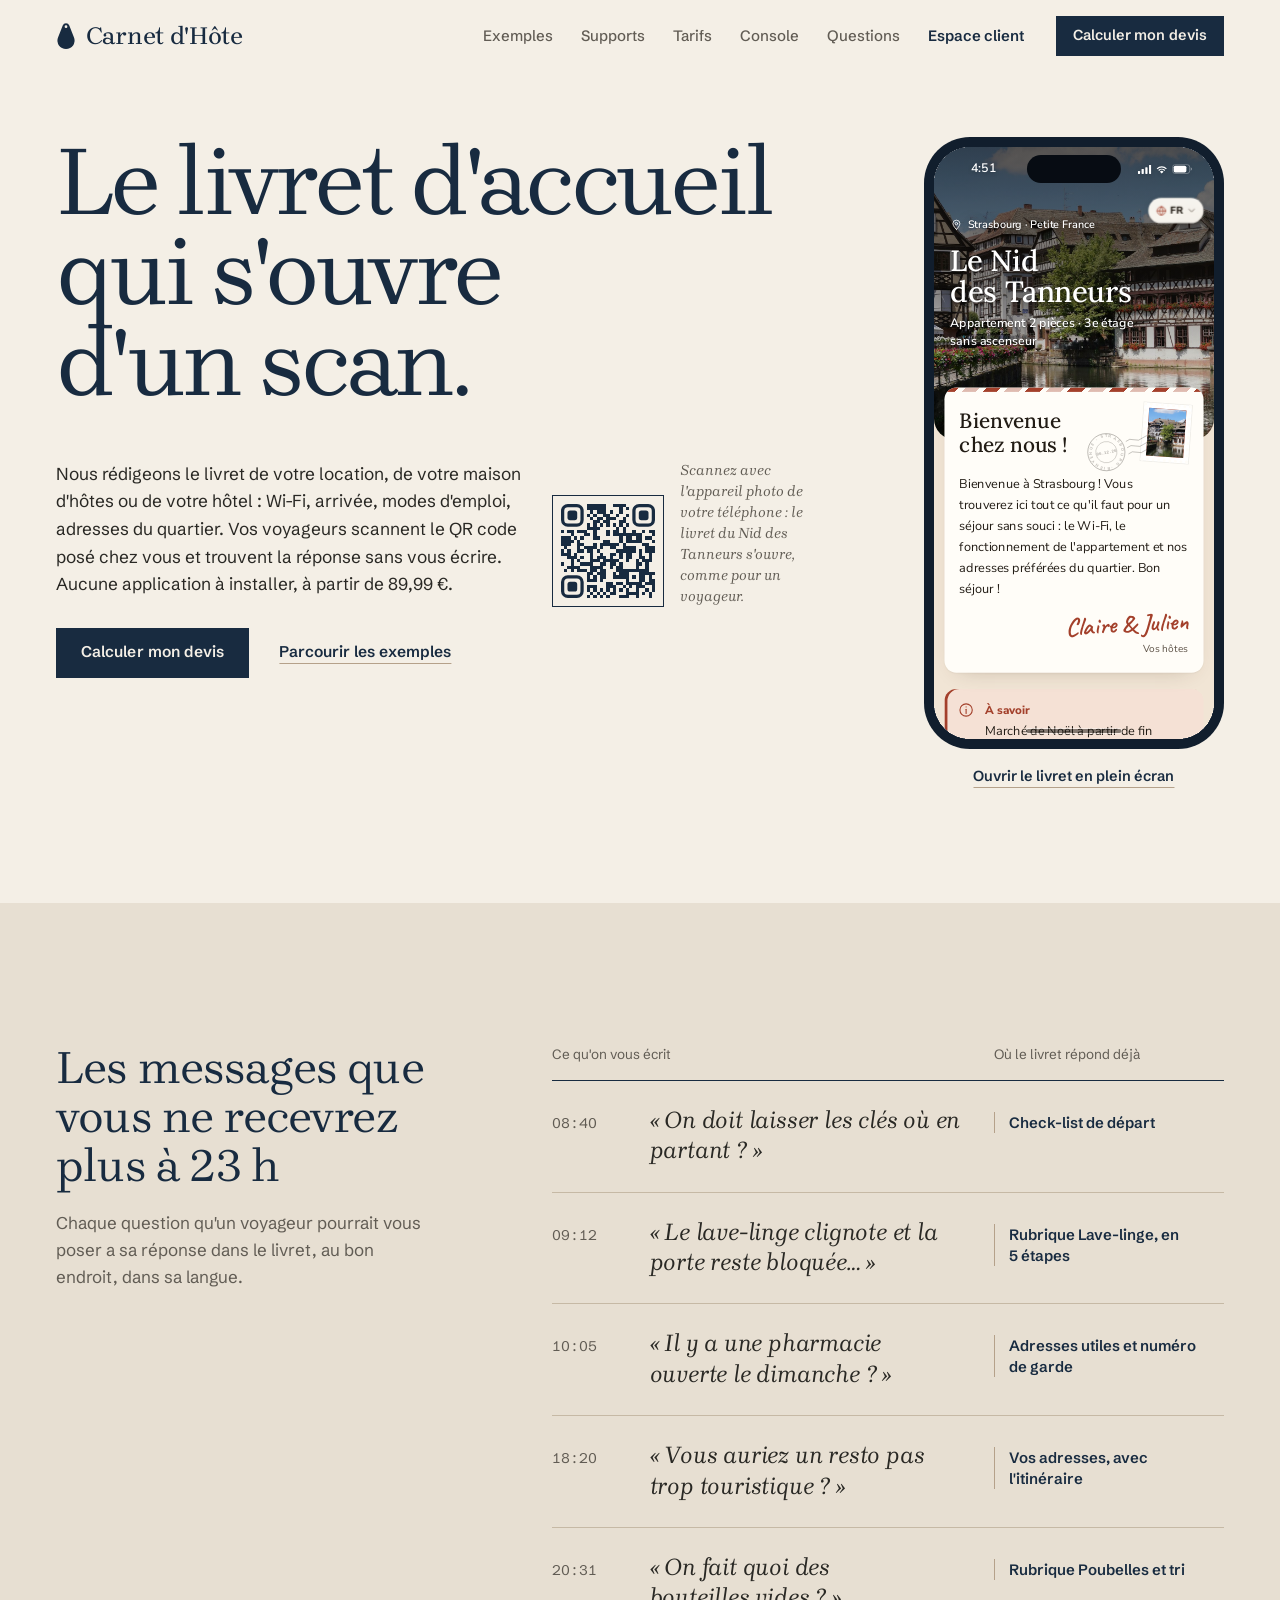
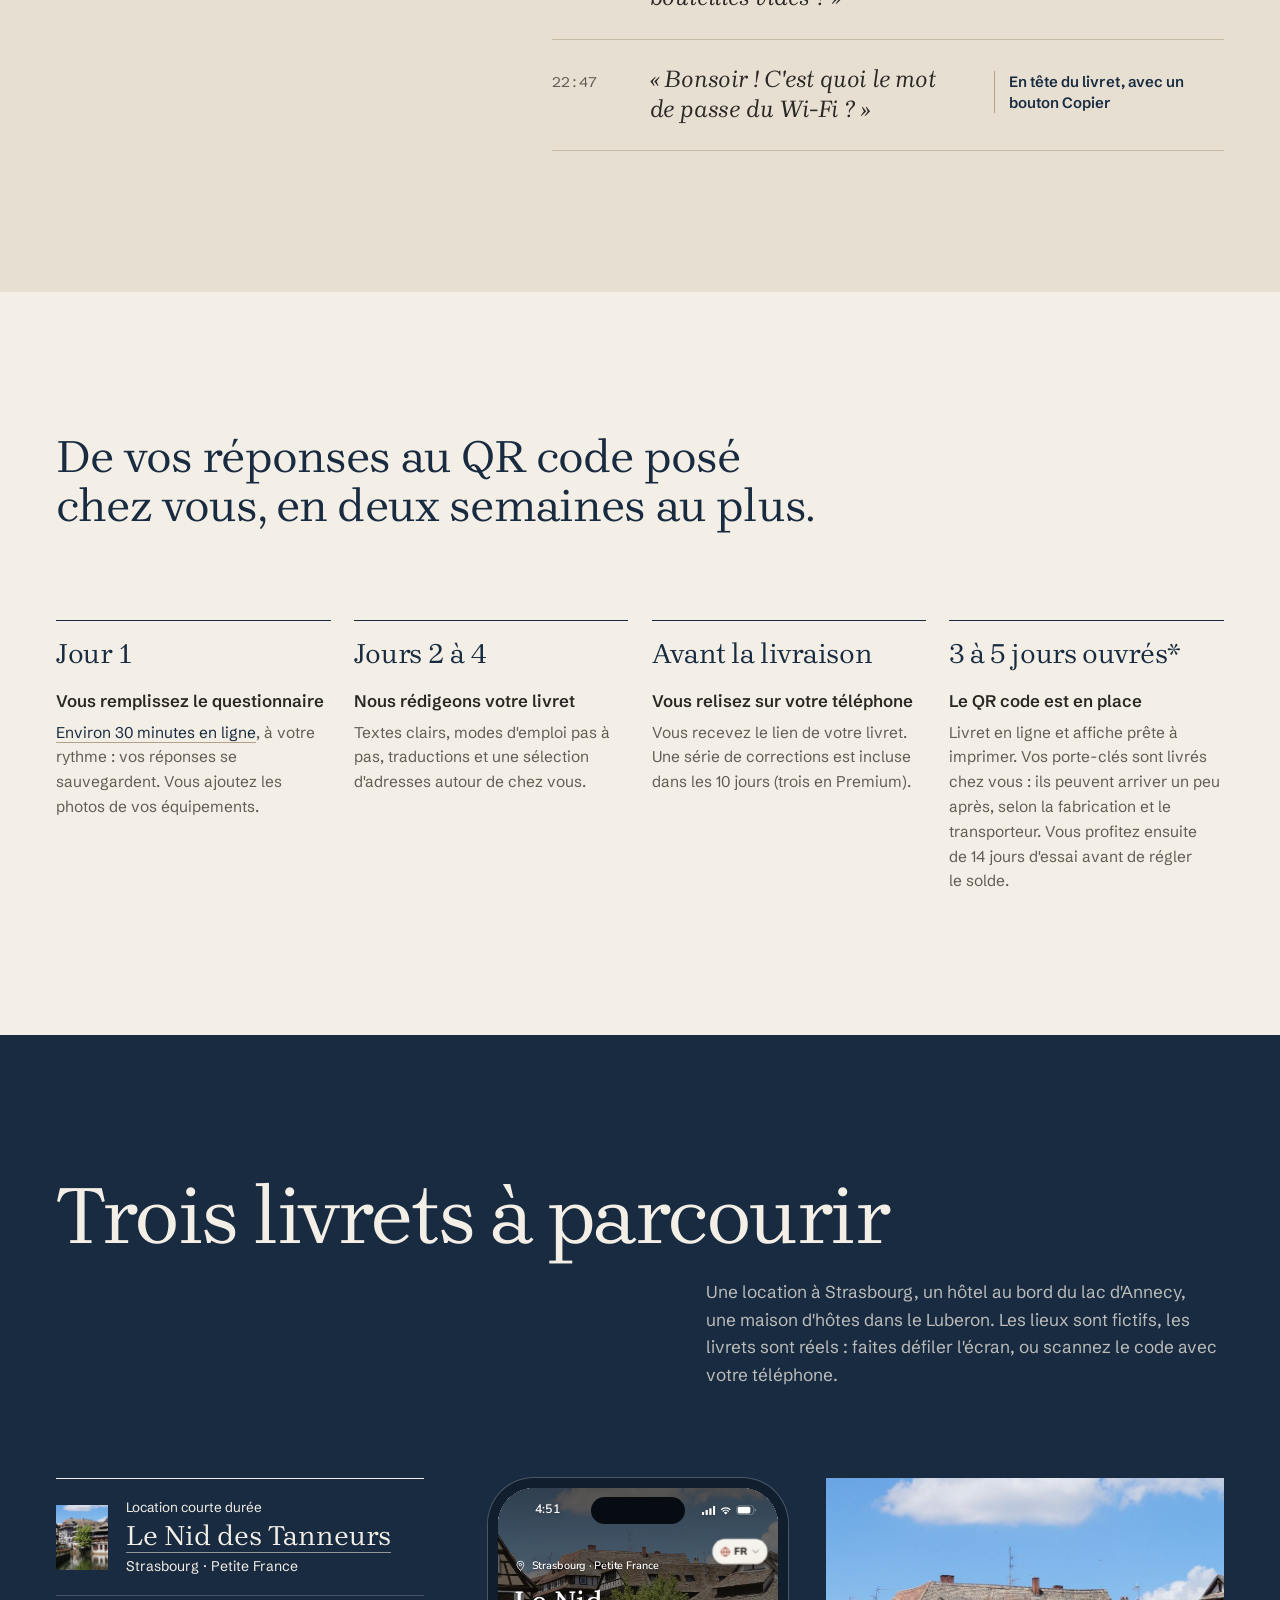
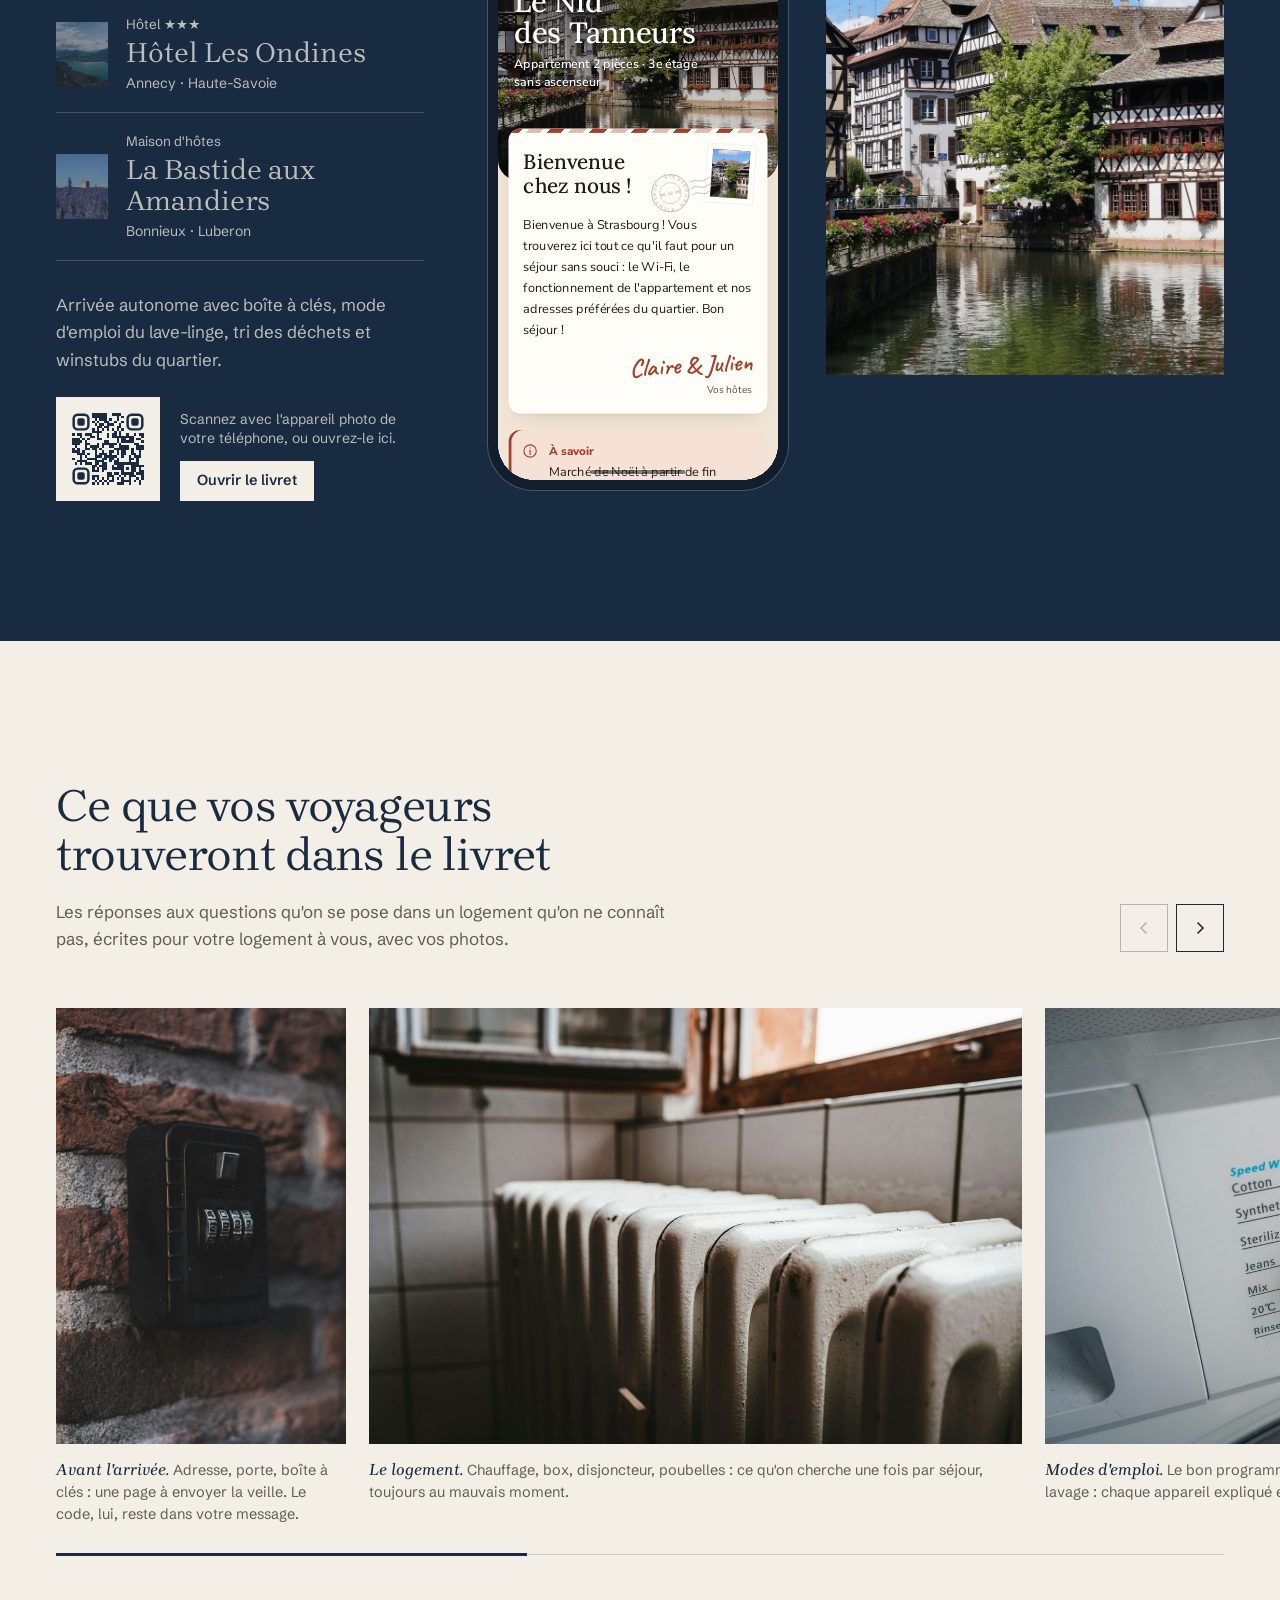
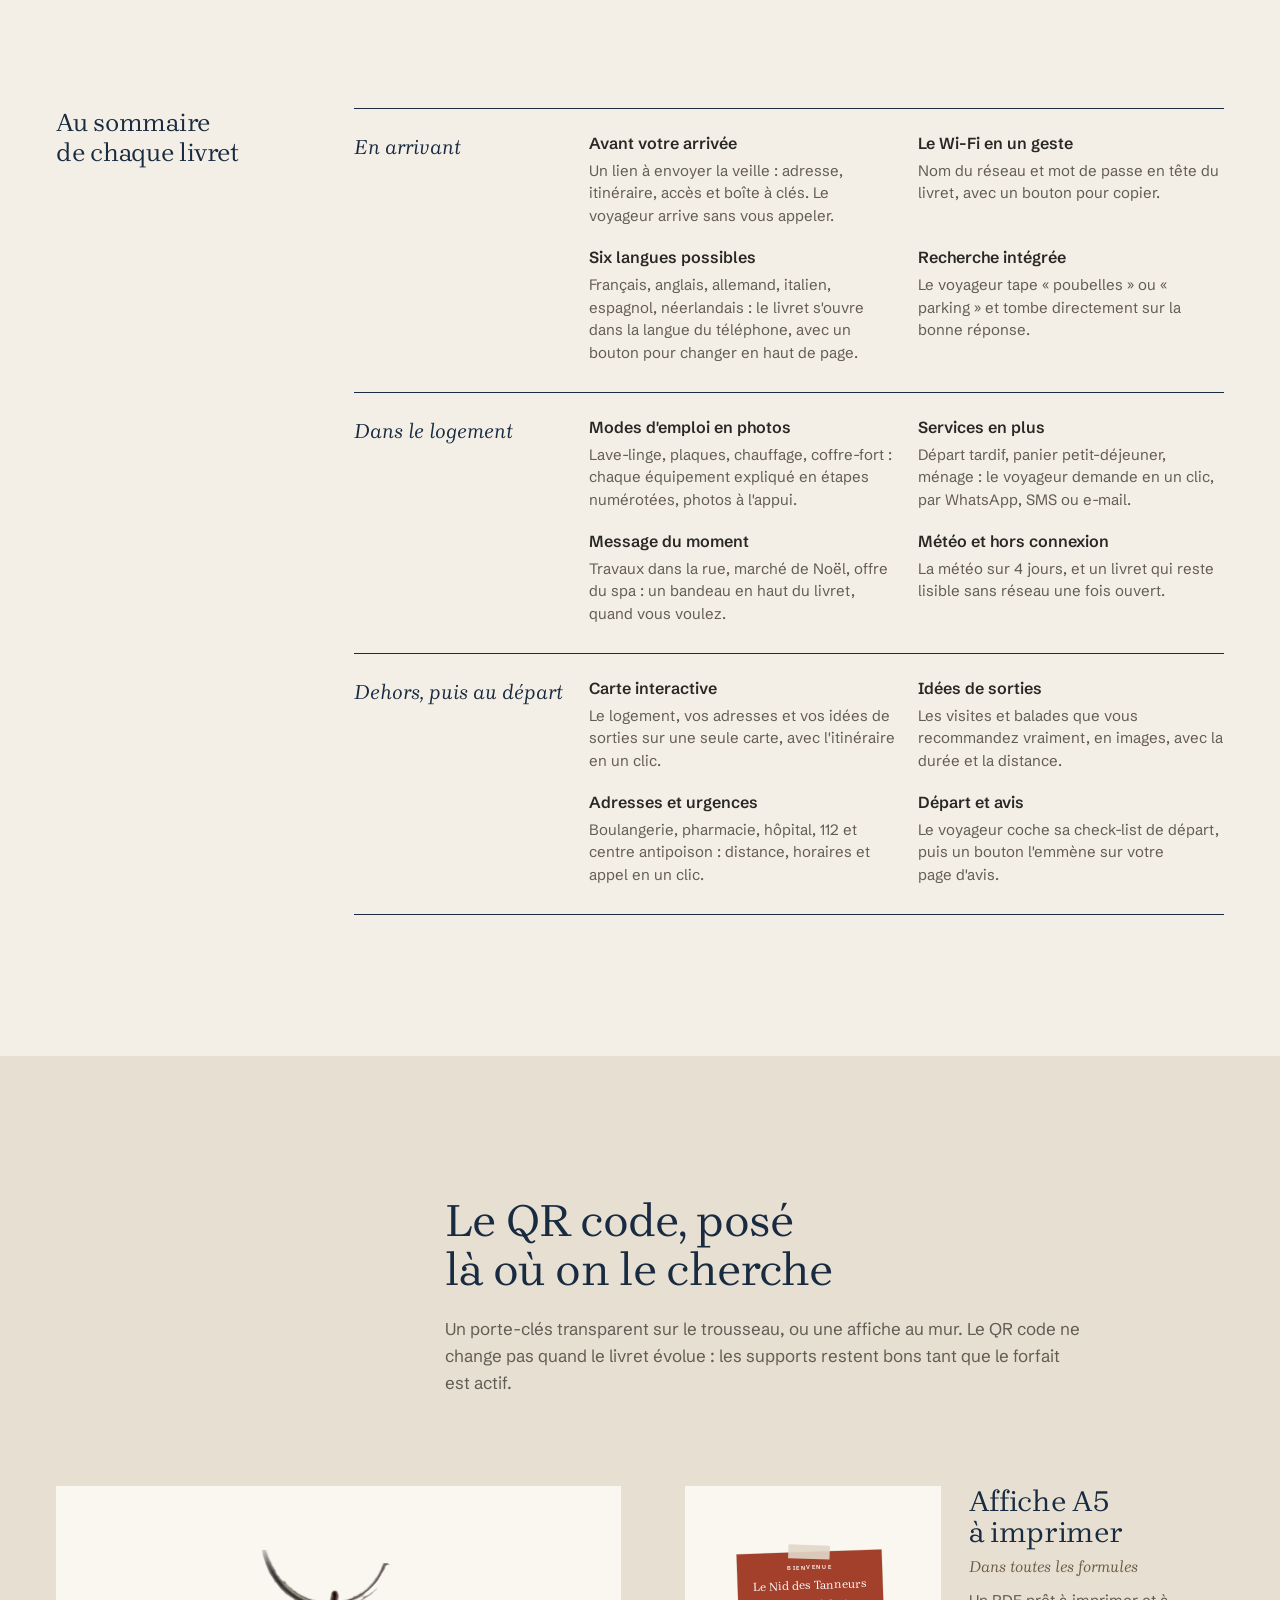
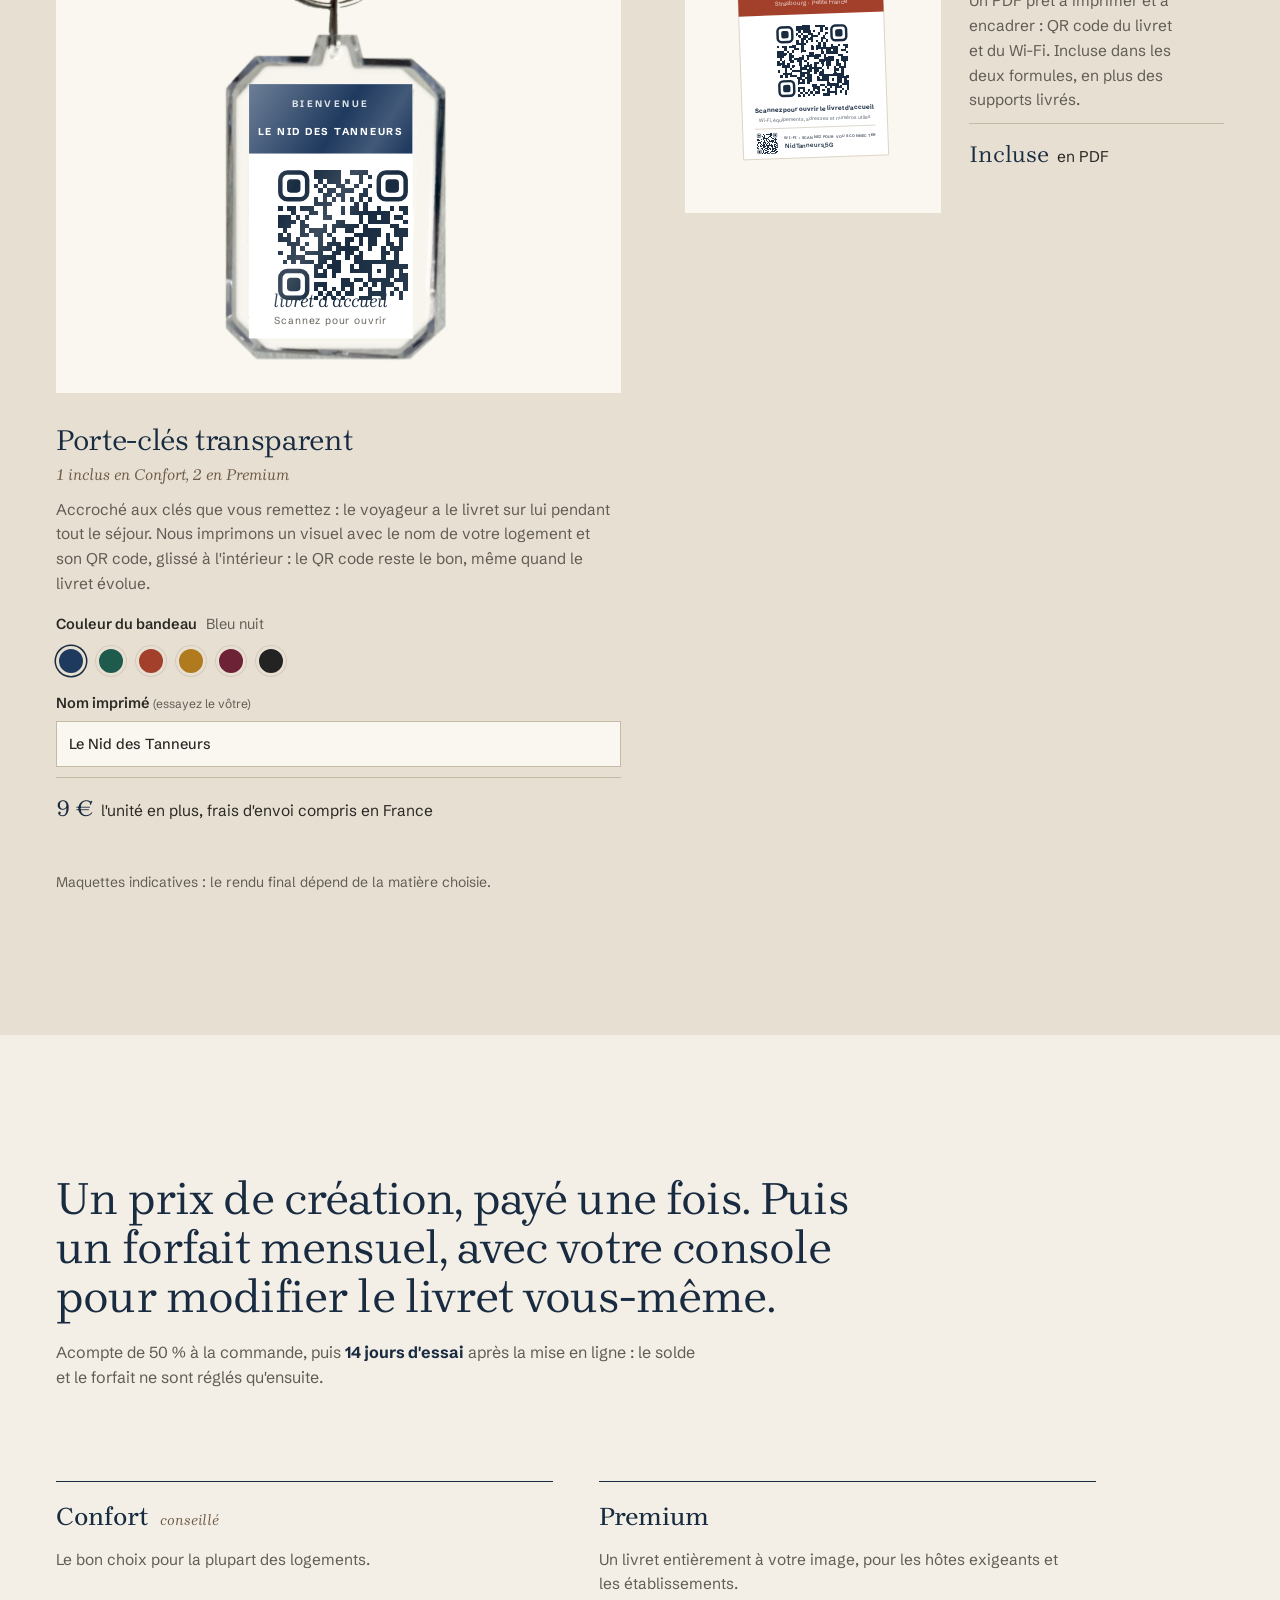
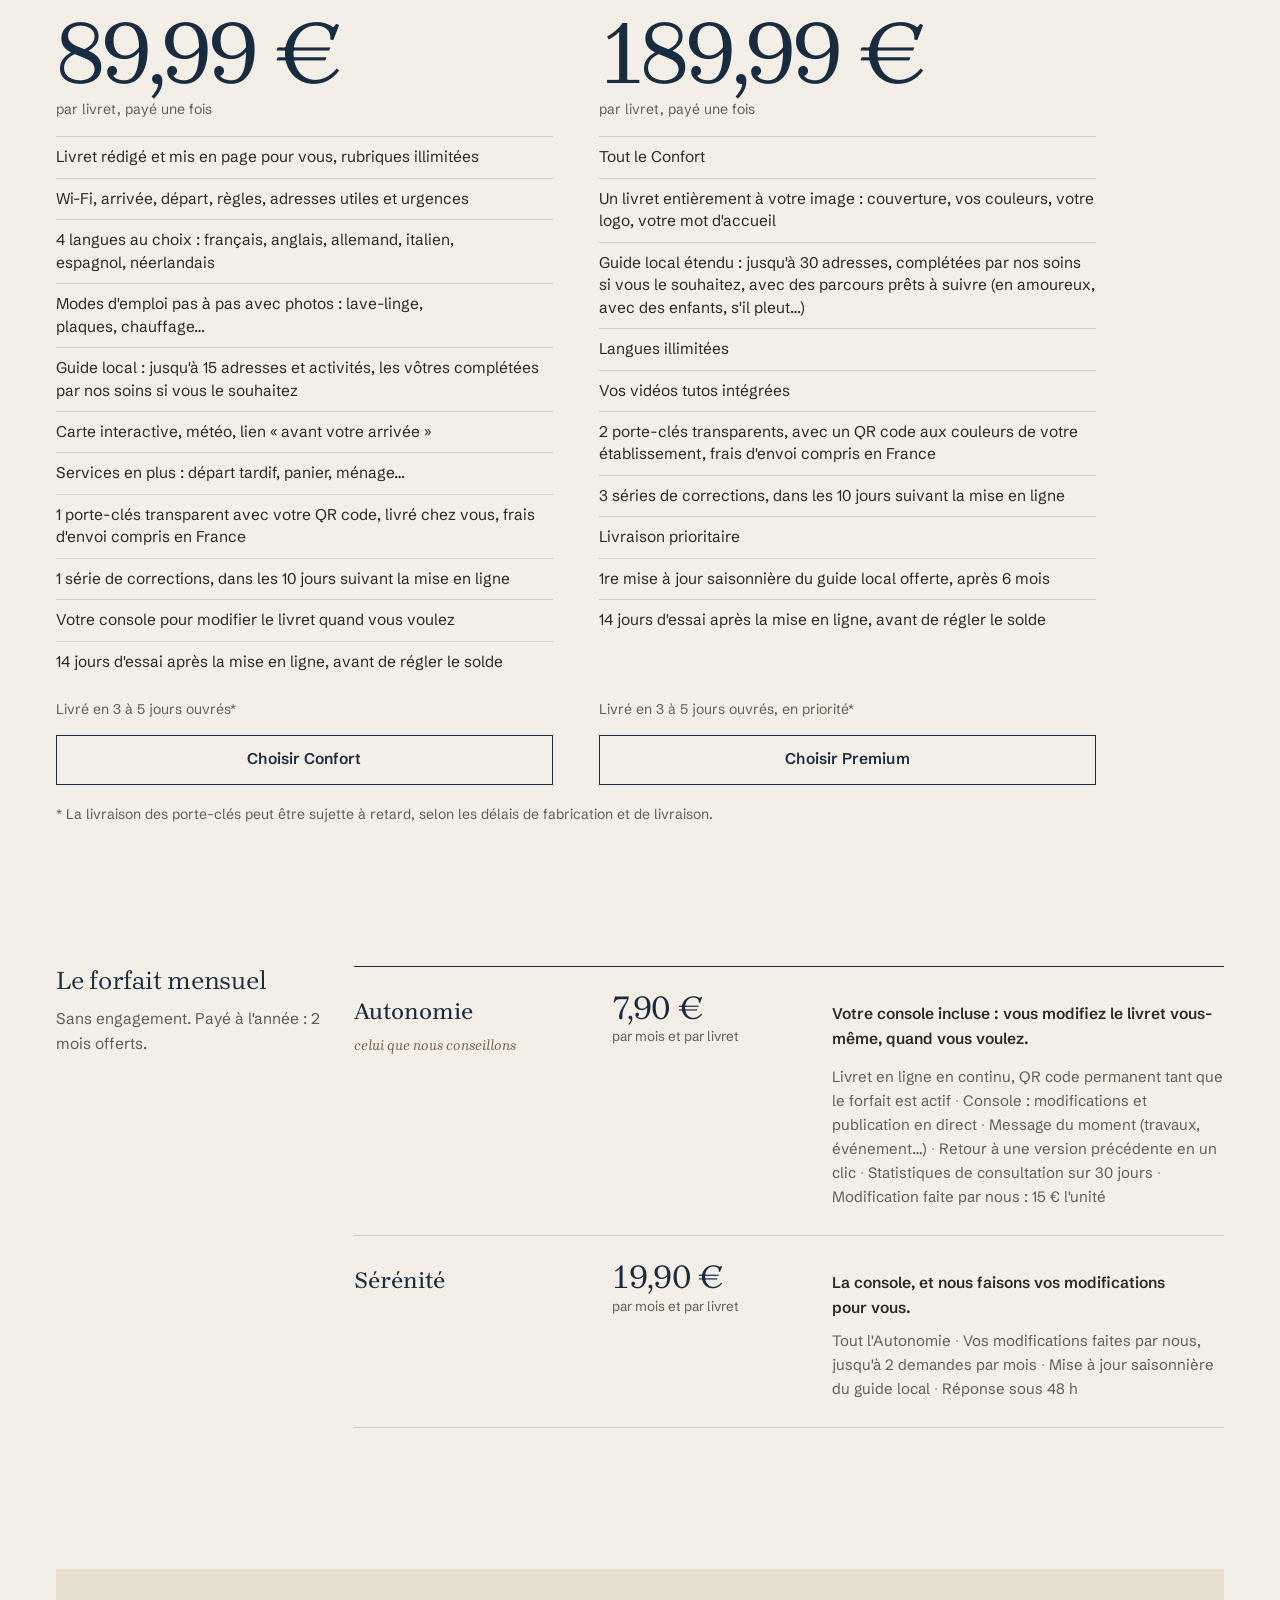
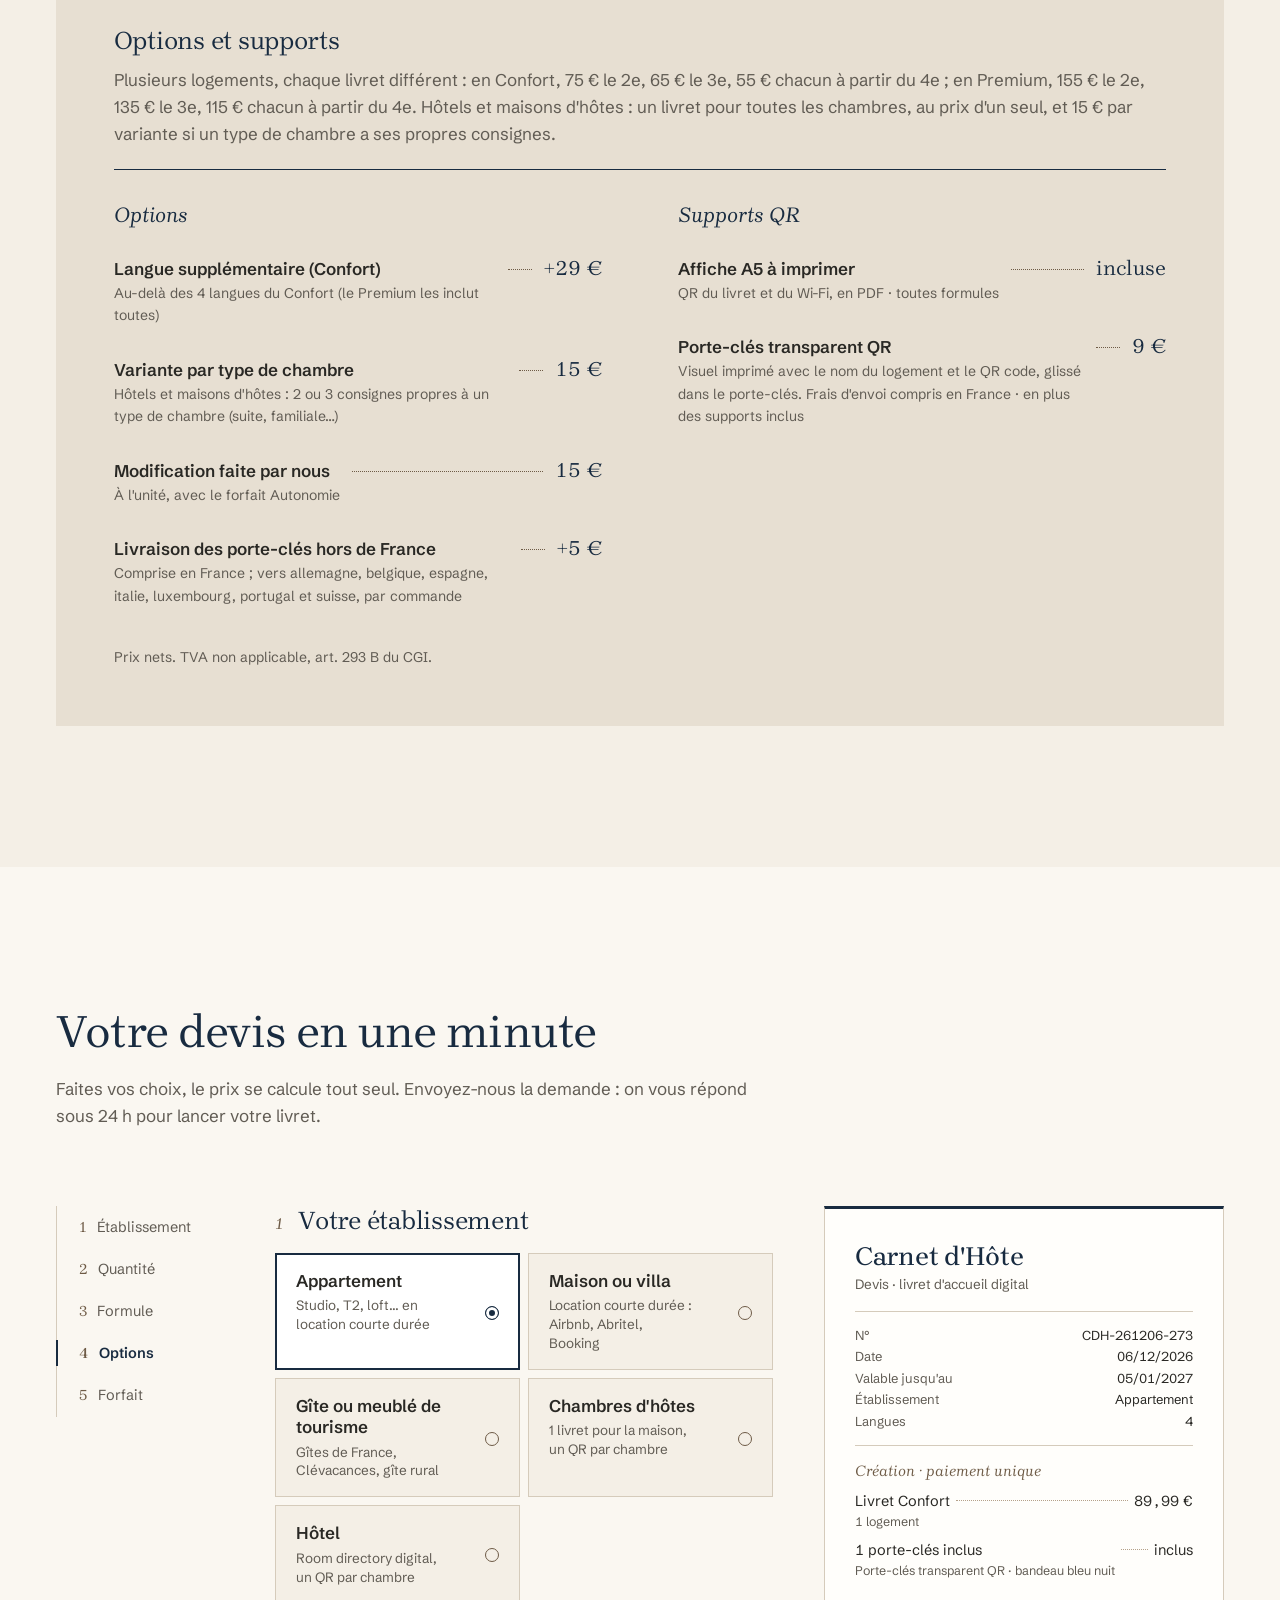
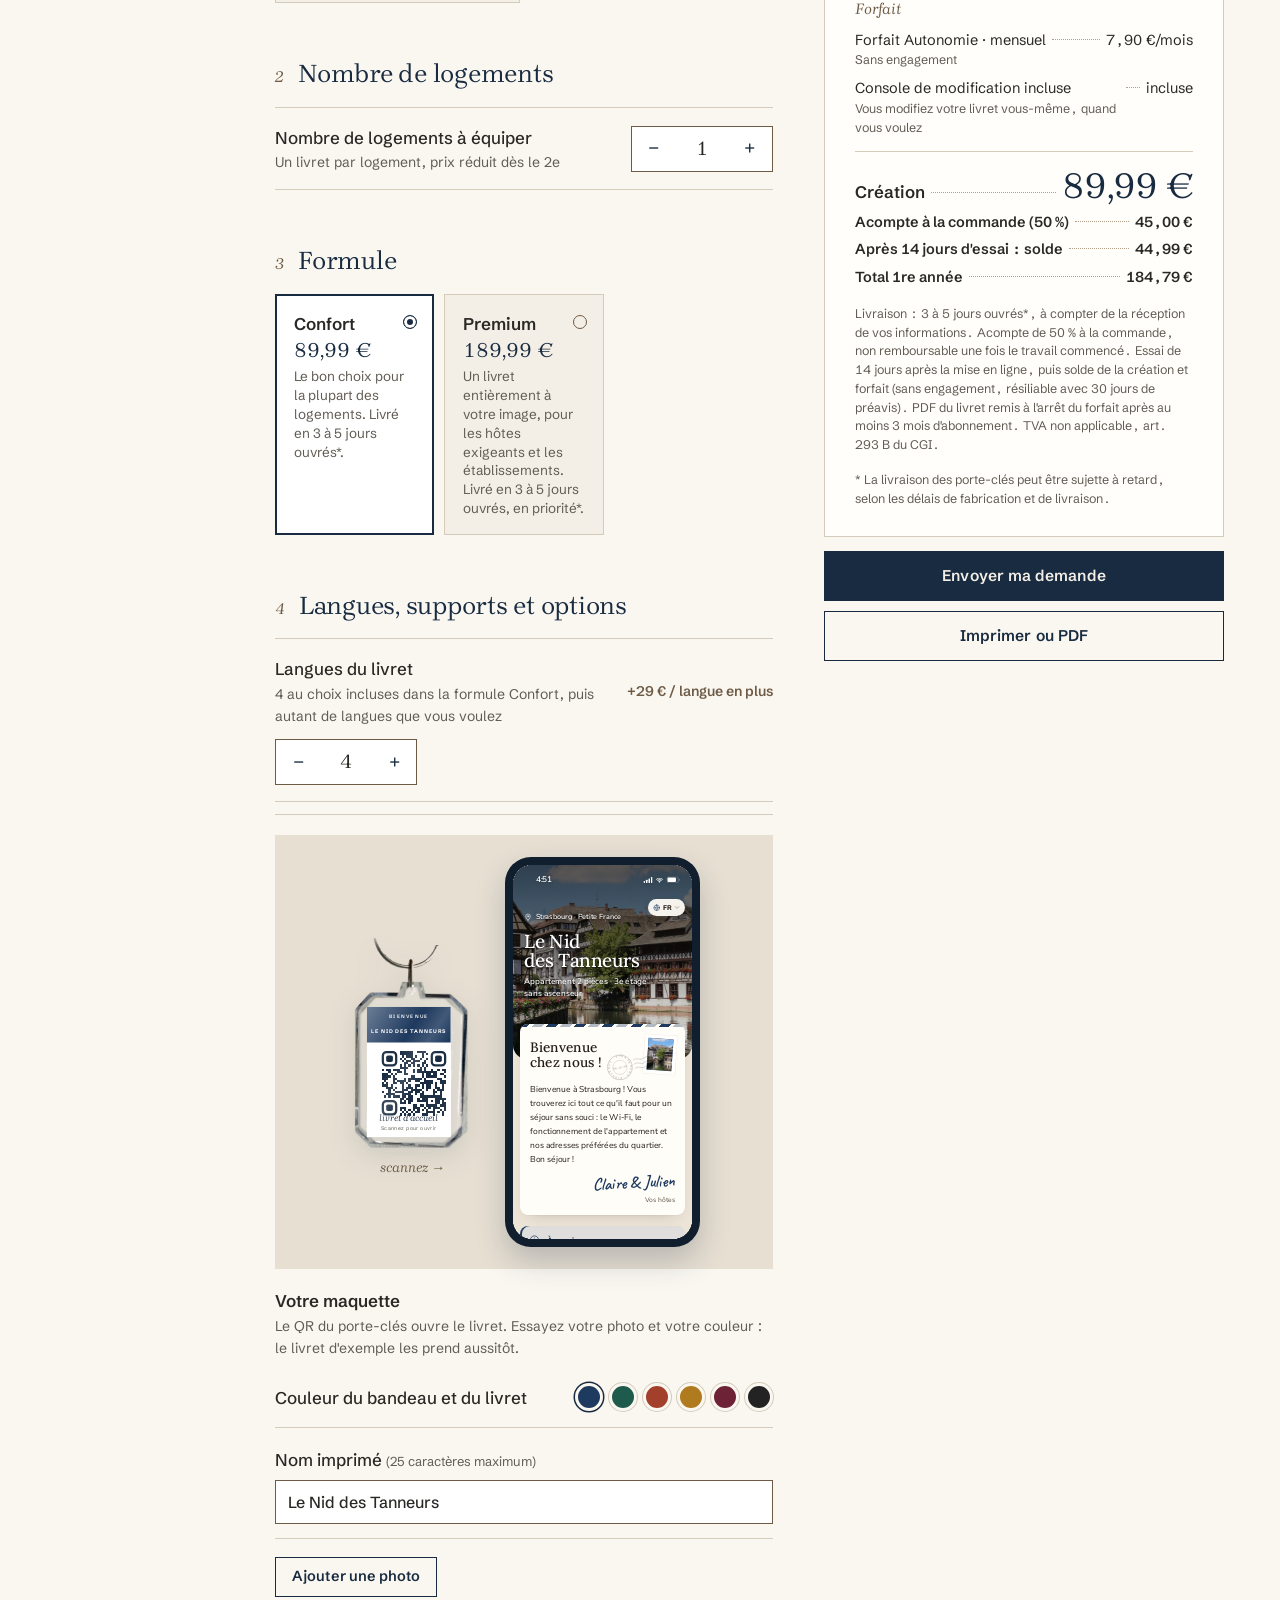
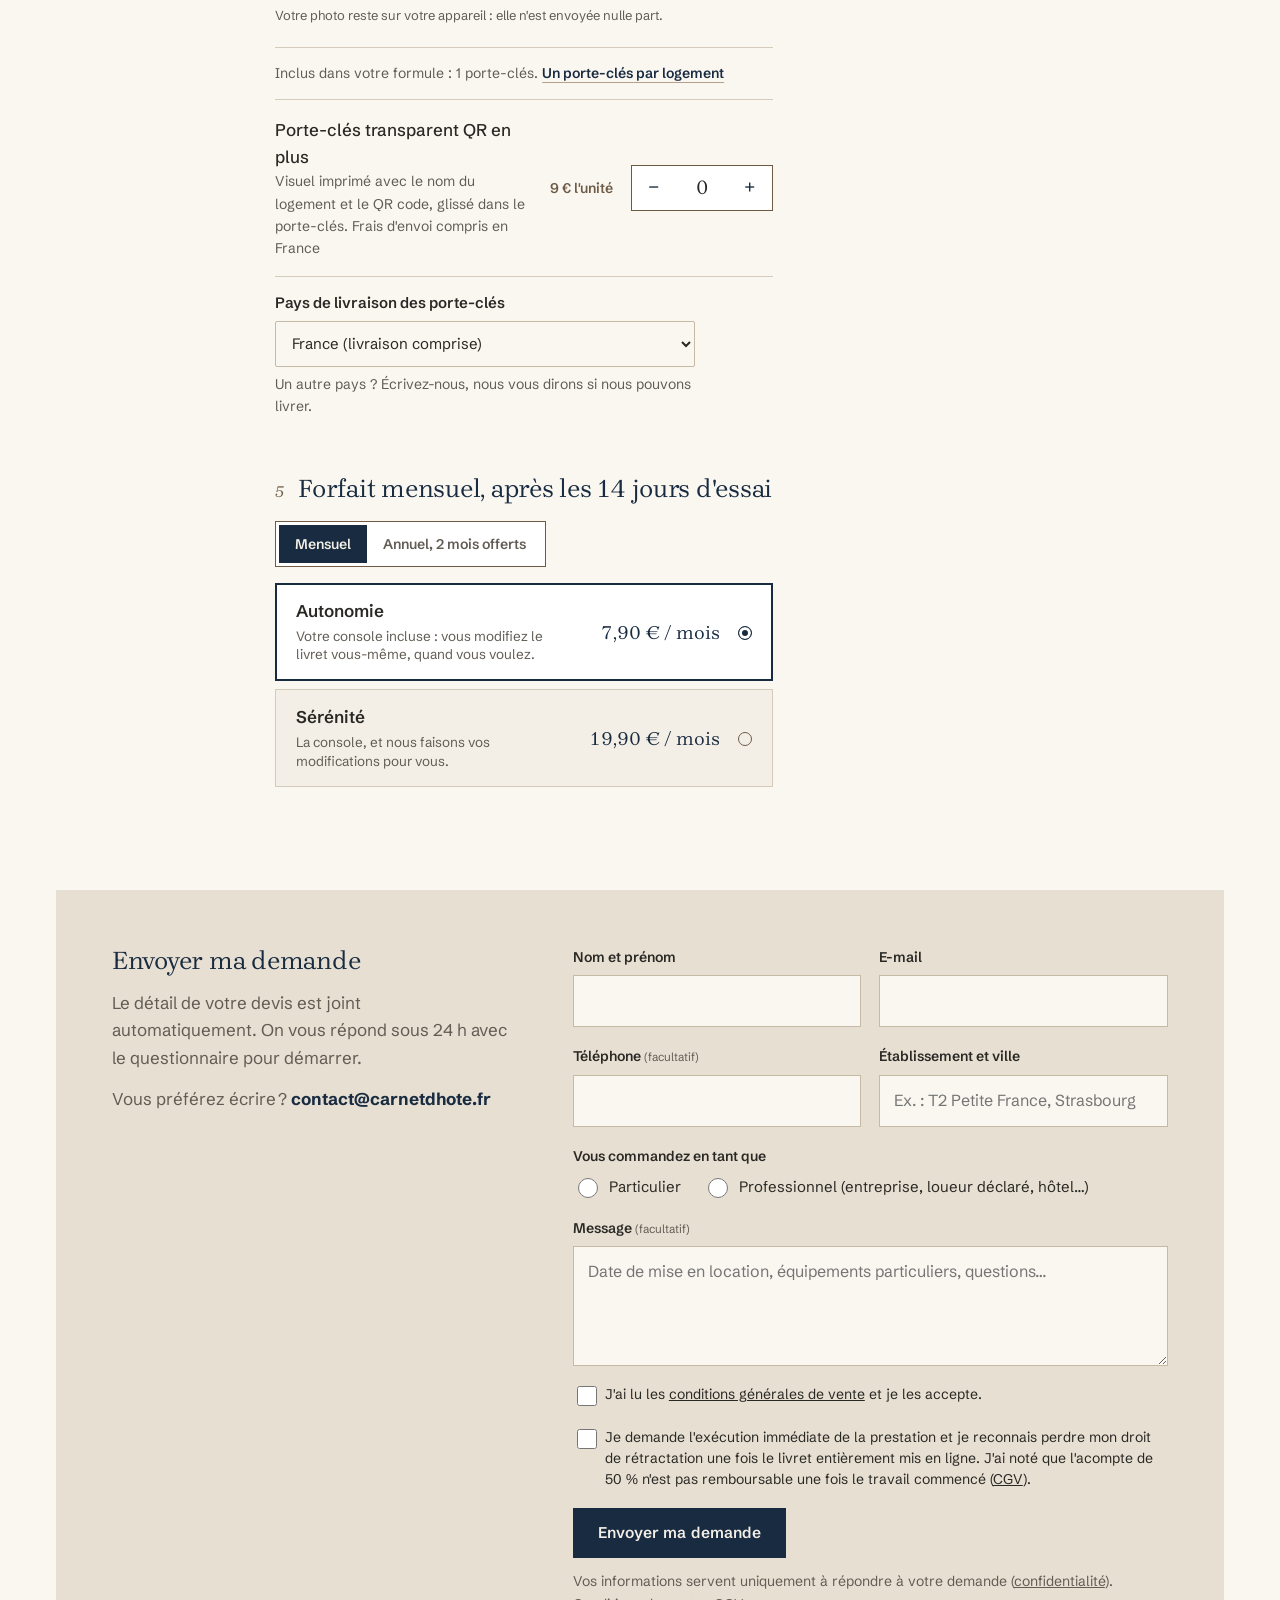
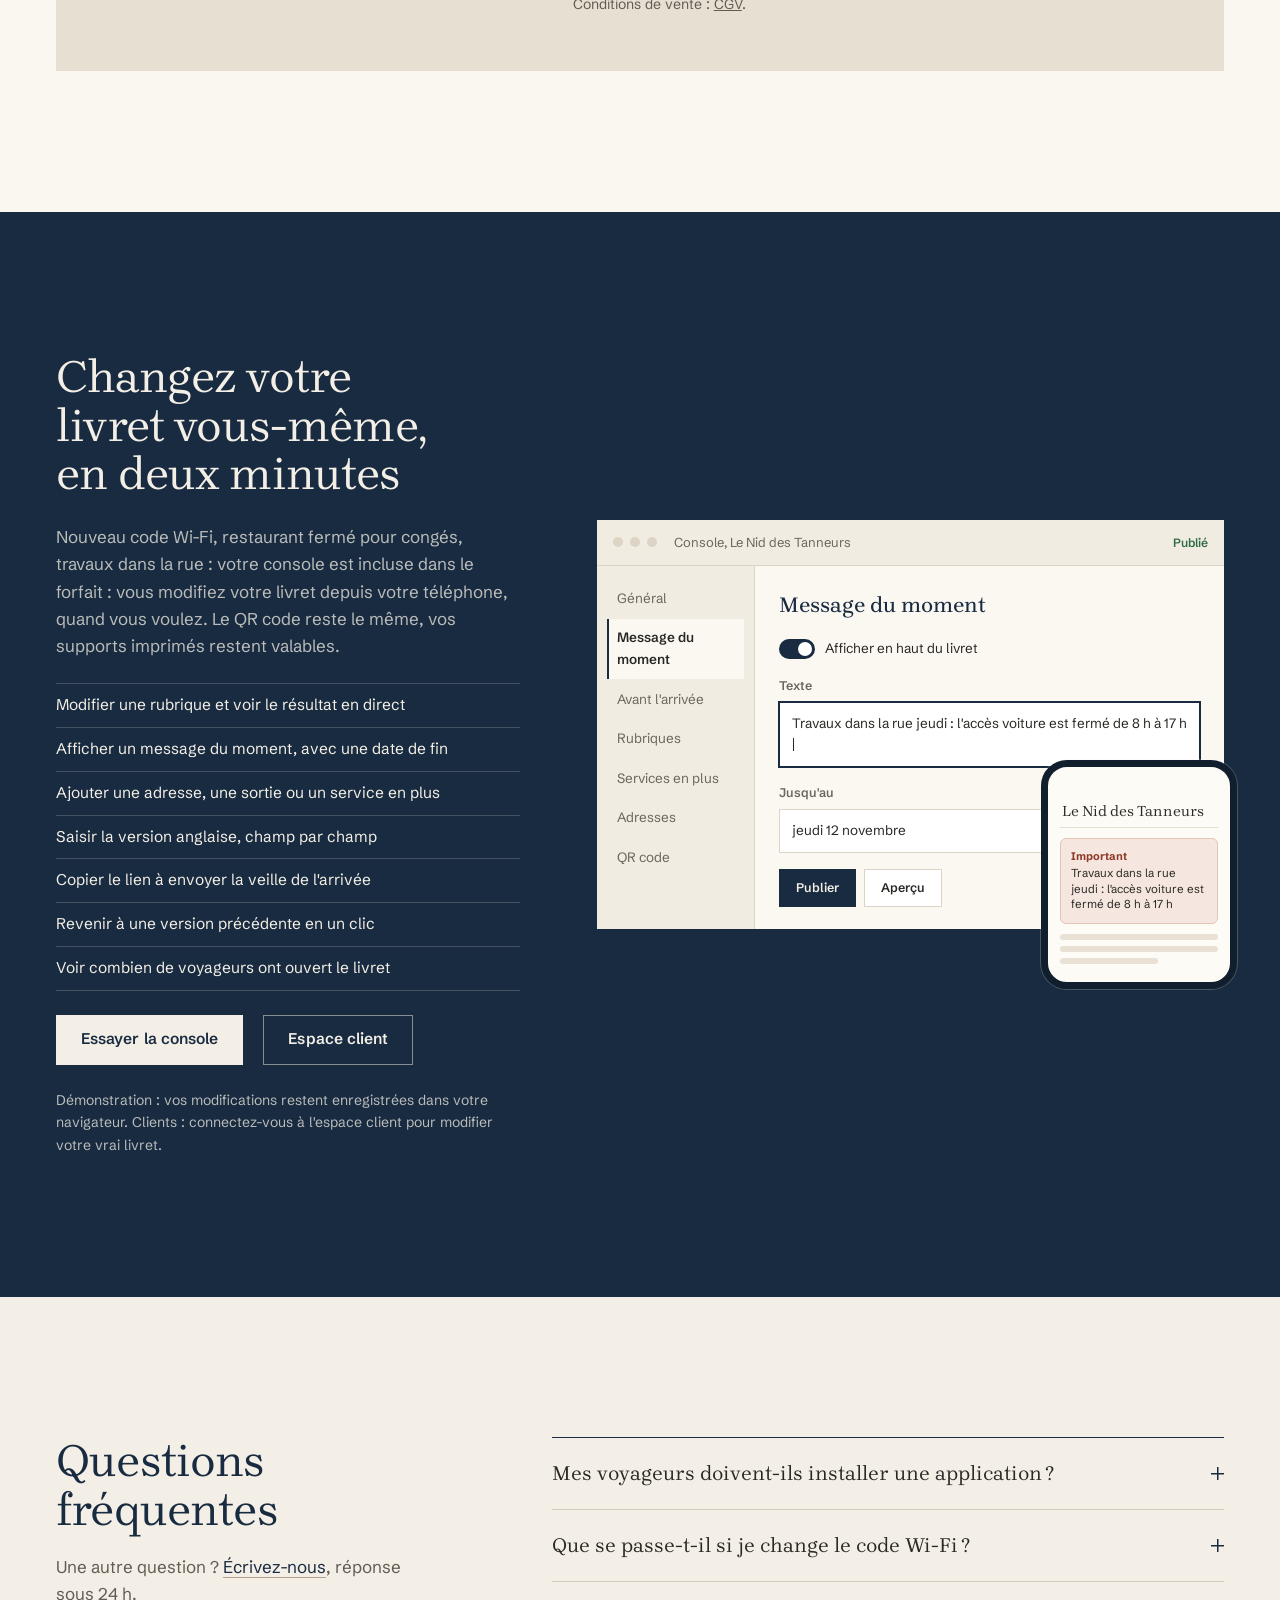
==== index.html @ 8c75a2be "Revert "Porte-clés accroché à un clou sur un mur, affiche fixée au mur (photos réalistes)" This reve" ====
<!doctype html>
<html lang="fr">
<head>
<meta charset="utf-8">
<meta name="viewport" content="width=device-width, initial-scale=1, viewport-fit=cover">
<title>Carnet d'Hôte · Livrets d'accueil digitaux</title>
  <link rel="icon" type="image/svg+xml" href="assets/favicon.svg">
<meta name="description" content="Livrets d'accueil digitaux pour locations courte durée, maisons d'hôtes et hôtels : rédigés pour vous, accessibles par QR code, modifiables à tout moment.">
<meta name="theme-color" content="#F4EFE6">
<link rel="canonical" href="https://carnetdhote.fr/">
<meta property="og:type" content="website">
<meta property="og:locale" content="fr_FR">
<meta property="og:site_name" content="Carnet d'Hôte">
<meta property="og:title" content="Carnet d'Hôte · Livrets d'accueil digitaux">
<meta property="og:description" content="Livrets d'accueil digitaux pour locations courte durée, maisons d'hôtes et hôtels : rédigés pour vous, accessibles par QR code, modifiables à tout moment.">
<meta property="og:url" content="https://carnetdhote.fr/">
<meta name="twitter:card" content="summary">
<script type="application/ld+json">{"@context":"https://schema.org","@type":"WebSite","name":"Carnet d'Hôte","url":"https://carnetdhote.fr/","inLanguage":"fr","description":"Livrets d'accueil digitaux avec QR code pour locations courte durée, maisons d'hôtes et hôtels."}</script>
<link rel="stylesheet" href="assets/css/fonts.css?v=56">
<link rel="stylesheet" href="assets/css/site.css?v=62">
<script>document.documentElement.classList.add("js");</script>
</head>
<body>

<a class="skip" href="#haut">Aller au contenu</a>

<header class="top" id="top">
  <div class="wrap">
    <a class="logo" href="#haut" aria-label="Carnet d'Hôte, retour en haut de page"><span data-brand>Carnet d'Hôte</span></a>
    <nav class="nav" aria-label="Navigation principale">
      <a href="#exemples">Exemples</a>
      <a href="#supports-qr">Supports</a>
      <a href="#offres">Tarifs</a>
      <a href="#console">Console</a>
      <a href="#faq">Questions</a>
      <a href="espace.html" class="nav-espace">Espace client</a>
    </nav>
    <a class="btn small" href="#devis"><span class="l">Calculer mon devis</span><span class="s">Devis</span></a>
    <details class="menu" id="menu">
      <summary class="burger"><span class="sr">Menu</span><i aria-hidden="true"></i><i aria-hidden="true"></i><i aria-hidden="true"></i></summary>
      <nav class="menu-pan" aria-label="Aller à une partie du site">
        <ul>
          <li><a href="#parcours">Comment ça marche</a></li>
          <li><a href="#exemples">Exemples de livrets</a></li>
          <li><a href="#contenu">Ce que contient un livret</a></li>
          <li><a href="#supports-qr">Supports QR</a></li>
          <li><a href="#offres">Tarifs</a></li>
          <li><a href="#devis">Calculer mon devis</a></li>
          <li><a href="#console">Essayer la console</a></li>
          <li><a href="#faq">Questions fréquentes</a></li>
          <li><a href="#contact">Nous contacter</a></li>
        </ul>
        <a class="menu-espace" href="espace.html">Espace client</a>
      </nav>
    </details>
  </div>
</header>

<main id="haut">

  <!-- COUVERTURE -->
  <section class="couv" aria-labelledby="t-hero">
    <div class="wrap couv-grid">
      <h1 class="couv-titre" id="t-hero">Le livret d'accueil qui s'ouvre d'un scan.</h1>
      <div class="couv-texte">
        <p class="couv-lead">Nous rédigeons le livret de votre location, de votre maison d'hôtes ou de votre hôtel&nbsp;: Wi-Fi, arrivée, modes d'emploi, adresses du quartier. Vos voyageurs scannent le QR code posé chez vous et trouvent la réponse sans vous écrire. Aucune application à installer, à partir de <span data-prix-min>89,99 €</span>.</p>
        <div class="couv-actions">
          <a class="btn" href="#devis">Calculer mon devis</a>
          <a class="lien" href="#exemples">Parcourir les exemples</a>
        </div>
      </div>
      <div class="tampon">
        <div class="tampon-qr" data-livret-qr="nid-des-tanneurs" data-label="QR code du livret d'exemple Le Nid des Tanneurs"></div>
        <p>Scannez avec l'appareil photo de votre téléphone&nbsp;: le livret du Nid des Tanneurs s'ouvre, comme pour un voyageur.</p>
      </div>
      <div class="couv-epreuve">
        <a class="skip-demo" href="#t-msgs">Passer l'aperçu du livret</a>
        <div class="phone hero-phone">
          <div class="screen">
            <iframe id="hero-frame" name="cdh-vitrine" src="livret.html#nid-des-tanneurs" title="Aperçu d'un vrai livret d'accueil : Le Nid des Tanneurs"></iframe>
          </div>
        </div>
        <a class="lien couv-ouvrir" id="hero-open" href="livret.html#nid-des-tanneurs" target="_blank" rel="noopener">Ouvrir le livret en plein écran</a>
      </div>
    </div>
  </section>

  <!-- MESSAGES : une journée d'hôte -->
  <section class="registre" aria-labelledby="t-msgs">
    <div class="wrap registre-grid">
      <div class="registre-tete">
        <h2 class="h2" id="t-msgs">Les messages que vous ne recevrez plus à 23&nbsp;h</h2>
        <p>Chaque question qu'un voyageur pourrait vous poser a sa réponse dans le livret, au bon endroit, dans sa langue.</p>
      </div>
      <div class="journee">
        <p class="journee-tete" aria-hidden="true"><span>Ce qu'on vous écrit</span><span>Où le livret répond déjà</span></p>
        <ol class="journee-liste">
          <li><time>08:40</time><q>On doit laisser les clés où en partant&nbsp;?</q><span class="rubrique">Check-list de départ</span></li>
          <li><time>09:12</time><q>Le lave-linge clignote et la porte reste bloquée…</q><span class="rubrique">Rubrique Lave-linge, en 5 étapes</span></li>
          <li><time>10:05</time><q>Il y a une pharmacie ouverte le dimanche&nbsp;?</q><span class="rubrique">Adresses utiles et numéro de garde</span></li>
          <li><time>18:20</time><q>Vous auriez un resto pas trop touristique&nbsp;?</q><span class="rubrique">Vos adresses, avec l'itinéraire</span></li>
          <li><time>20:31</time><q>On fait quoi des bouteilles vides&nbsp;?</q><span class="rubrique">Rubrique Poubelles et tri</span></li>
          <li><time>22:47</time><q>Bonsoir&nbsp;! C'est quoi le mot de passe du Wi-Fi&nbsp;?</q><span class="rubrique">En tête du livret, avec un bouton Copier</span></li>
        </ol>
      </div>
    </div>
  </section>

  <!-- ÉTAPES -->
  <section class="band ivoire" id="parcours" aria-labelledby="t-steps">
    <div class="wrap">
      <h2 class="h2 parcours-titre" id="t-steps">De vos réponses au QR code posé chez vous, en deux semaines au plus.</h2>
      <ol class="parcours">
        <li><span class="quand">Jour 1</span><h3>Vous remplissez le questionnaire</h3><p><a href="questionnaire.html">Environ 30 minutes en ligne</a>, à votre rythme : vos réponses se sauvegardent. Vous ajoutez les photos de vos équipements.</p></li>
        <li><span class="quand">Jours 2 à 4</span><h3>Nous rédigeons votre livret</h3><p>Textes clairs, modes d'emploi pas à pas, traductions et une sélection d'adresses autour de chez vous.</p></li>
        <li><span class="quand">Avant la livraison</span><h3>Vous relisez sur votre téléphone</h3><p>Vous recevez le lien de votre livret. Une série de corrections est incluse dans les 10 jours (trois en Premium).</p></li>
        <li><span class="quand">3 à 5 jours ouvrés*</span><h3>Le QR code est en place</h3><p>Livret en ligne et affiche prête à imprimer. Vos porte-clés sont livrés chez vous : ils peuvent arriver un peu après, selon la fabrication et le transporteur. Vous profitez ensuite de 14 jours d'essai avant de régler le solde.</p></li>
      </ol>
    </div>
  </section>

  <!-- EXEMPLES -->
  <section class="band bleu salon" id="exemples" aria-labelledby="t-demos">
    <div class="wrap">
      <div class="salon-texte">
        <a class="skip-demo" href="#contenu">Passer les aperçus de livrets</a>
        <h2 class="h2 grand" id="t-demos">Trois livrets à parcourir</h2>
        <p>Une location à Strasbourg, un hôtel au bord du lac d'Annecy, une maison d'hôtes dans le Luberon. Les lieux sont fictifs, les livrets sont réels&nbsp;: faites défiler l'écran, ou scannez le code avec votre téléphone.</p>
      </div>
      <div class="salon-app" id="demo-cards"></div>
    </div>
  </section>

  <!-- CONTENU : les détails d'un intérieur -->
  <section class="band ivoire contenu" id="contenu" aria-labelledby="t-feats">
    <div class="wrap">
      <div class="contenu-tete">
        <div>
          <h2 class="h2" id="t-feats">Ce que vos voyageurs trouveront dans le livret</h2>
          <p>Les réponses aux questions qu'on se pose dans un logement qu'on ne connaît pas, écrites pour votre logement à vous, avec vos photos.</p>
        </div>
        <div class="defile-nav">
          <button type="button" class="defile-btn" id="defile-prec" aria-controls="defile" aria-label="Photo précédente" disabled><svg viewBox="0 0 20 20" aria-hidden="true"><path d="M12.5 4.5 7 10l5.5 5.5" fill="none" stroke="currentColor" stroke-width="1.6"/></svg></button>
          <button type="button" class="defile-btn" id="defile-suiv" aria-controls="defile" aria-label="Photo suivante"><svg viewBox="0 0 20 20" aria-hidden="true"><path d="M7.5 4.5 13 10l-5.5 5.5" fill="none" stroke="currentColor" stroke-width="1.6"/></svg></button>
        </div>
      </div>
    </div>
    <div class="defile" id="defile" tabindex="0" role="region" aria-label="Photos : ce que contient un livret, à faire défiler">
      <figure class="planche">
        <img src="photos/nid-des-tanneurs/boite-a-cles.jpg" alt="Boîte à clés à code fixée sur un mur de briques" width="800" height="1200" loading="lazy">
        <figcaption><b>Avant l'arrivée.</b> Adresse, porte, boîte à clés&nbsp;: une page à envoyer la veille. Le code, lui, reste dans votre message.</figcaption>
      </figure>
      <figure class="planche">
        <img src="photos/nid-des-tanneurs/radiateur.jpg" alt="Radiateur en fonte sous une fenêtre" width="1200" height="800" loading="lazy">
        <figcaption><b>Le logement.</b> Chauffage, box, disjoncteur, poubelles&nbsp;: ce qu'on cherche une fois par séjour, toujours au mauvais moment.</figcaption>
      </figure>
      <figure class="planche">
        <img src="photos/nid-des-tanneurs/lave-linge-programmes.jpg" alt="Sélecteur de programmes d'un lave-linge" width="1200" height="800" loading="lazy">
        <figcaption><b>Modes d'emploi.</b> Le bon programme, et la porte qui reste bloquée deux minutes après le lavage&nbsp;: chaque appareil expliqué en étapes, photos à l'appui.</figcaption>
      </figure>
      <figure class="planche">
        <img src="photos/nid-des-tanneurs/cafetiere.jpg" alt="Machine à café et bouilloire sur un plan de travail" width="960" height="1200" loading="lazy">
        <figcaption><b>Les petites choses.</b> Capsules ou grains, où sont les filtres&nbsp;: ce qui fait la différence entre un logement et un accueil.</figcaption>
      </figure>
      <figure class="planche">
        <img src="photos/hotel-les-ondines/petit-dejeuner.jpg" alt="Buffet de petit-déjeuner avec viennoiseries et thermos de café" width="960" height="1200" loading="lazy">
        <figcaption><b>Services en plus.</b> Petit-déjeuner, départ tardif, ménage&nbsp;: le voyageur demande en un clic, par message.</figcaption>
      </figure>
      <figure class="planche">
        <img src="photos/bastide-aux-amandiers/lourmarin.jpg" alt="Étal de légumes sur un marché provençal, prix écrits à la craie" width="1200" height="799" loading="lazy">
        <figcaption><b>Vos adresses.</b> Le marché du vendredi, la boulangerie, la pharmacie de garde&nbsp;: avec les horaires et l'itinéraire.</figcaption>
      </figure>
    </div>
    <div class="wrap">
      <div class="defile-barre" id="defile-barre" aria-hidden="true"><span></span></div>
      <div class="sommaire-bloc">
        <h3 class="h3">Au sommaire de chaque livret</h3>
        <div class="sommaire" id="feats"></div>
      </div>
    </div>
  </section>

  <!-- SUPPORTS -->
  <section class="band pierre" id="supports-qr" aria-labelledby="t-sup">
    <div class="wrap">
      <div class="sup-tete">
        <h2 class="h2" id="t-sup">Le QR code, posé là où on le cherche</h2>
        <p>Un porte-clés transparent sur le trousseau, ou une affiche au mur. Le QR code ne change pas quand le livret évolue&nbsp;: les supports restent bons tant que le forfait est actif.</p>
      </div>
      <div class="objets">
        <article class="objet objet-cle" id="sup-fob" style="--fobc:#1F3A5F">
          <div class="socle">
            <svg class="fob-mock" viewBox="0 0 122.5 215.3" role="img" aria-labelledby="fob-mock-t">
              <title id="fob-mock-t">Photo du porte-clés transparent, avec le visuel imprimé glissé à l'intérieur</title>
              <defs>
                <linearGradient id="fob-glass" x1="0" y1="0" x2="1" y2="1"><stop offset="0" stop-color="#fff" stop-opacity=".35"/><stop offset=".35" stop-color="#fff" stop-opacity="0"/><stop offset=".5" stop-color="#fff" stop-opacity=".16"/><stop offset=".62" stop-color="#fff" stop-opacity="0"/><stop offset="1" stop-color="#fff" stop-opacity=".1"/></linearGradient>
              </defs>
              <image href="assets/porte-cles.webp?v=63" x="0" y="0" width="122.5" height="215.3" preserveAspectRatio="xMidYMid meet"/>
                <g transform="translate(17.2 77.5)">
                  <rect width="80" height="124.4" fill="#fff"/>
                  <rect width="80" height="34" fill="var(--fobc)" class="fob-band"/>
                  <text x="40" y="11" text-anchor="middle" fill="#fff" fill-opacity=".85" font-family="'Schibsted Grotesk', system-ui, sans-serif" font-size="4.6" font-weight="700" letter-spacing="1.2">BIENVENUE</text>
                  <text id="fob-name" x="40" y="25" text-anchor="middle" fill="#fff" font-family="'Schibsted Grotesk', system-ui, sans-serif" font-size="8" font-weight="700" letter-spacing="1.4">LE NID DES TANNEURS</text>
                  <g id="fob-mock-qr" transform="translate(12 40)"></g>
                  <text x="40" y="109" text-anchor="middle" fill="#182B40" font-family="'Brygada 1918', Georgia, serif" font-style="italic" font-size="9">livret d'accueil</text>
                  <text x="40" y="117.5" text-anchor="middle" fill="#615C54" font-family="'Schibsted Grotesk', system-ui, sans-serif" font-size="5" letter-spacing=".4">Scannez pour ouvrir</text>
                  <rect width="80" height="124.4" fill="url(#fob-glass)"/>
                </g>
            </svg>
          </div>
          <div class="cartel">
            <h3>Porte-clés transparent</h3>
            <p class="matiere">1 inclus en Confort, 2 en Premium</p>
            <p>Accroché aux clés que vous remettez&nbsp;: le voyageur a le livret sur lui pendant tout le séjour. Nous imprimons un visuel avec le nom de votre logement et son QR code, glissé à l'intérieur&nbsp;: le QR code reste le bon, même quand le livret évolue.</p>
            <fieldset class="fob-colors">
              <legend>Couleur du bandeau <b id="fob-color-name">Bleu nuit</b></legend>
              <div class="couleurs" id="fob-colors"></div>
            </fieldset>
            <label class="fob-text" for="fob-text"><span>Nom imprimé <small>(essayez le vôtre)</small></span><input id="fob-text" maxlength="24" value="Le Nid des Tanneurs" autocomplete="off" spellcheck="false"></label>
            <p class="prix-objet"><b data-sup-prix="porteCles">9 €</b> l'unité en plus, frais d'envoi compris en France</p>
          </div>
        </article>

        <article class="objet">
          <div class="socle">
            <svg class="poster-mock" viewBox="0 0 240 300" role="img" aria-labelledby="poster-mock-t">
              <title id="poster-mock-t">Maquette de l'affiche A5 à imprimer</title>
              <g transform="rotate(-2 120 150)">
                <rect x="36" y="30" width="168" height="238" fill="#fff" stroke="#D9CFBF"/>
                <g id="poster-card"></g>
                <rect x="96" y="22" width="48" height="16" fill="#E2D8C8" fill-opacity=".9" transform="rotate(4 120 30)"/>
              </g>
            </svg>
          </div>
          <div class="cartel">
            <h3>Affiche A5 à imprimer</h3>
            <p class="matiere">Dans toutes les formules</p>
            <p>Un PDF prêt à imprimer et à encadrer&nbsp;: QR code du livret et du Wi-Fi. Incluse dans les deux formules, en plus des supports livrés.</p>
            <p class="prix-objet"><b>Incluse</b> en PDF</p>
          </div>
        </article>
      </div>
      <p class="note-bas">Maquettes indicatives&nbsp;: le rendu final dépend de la matière choisie.</p>
    </div>
  </section>

  <!-- OFFRES -->
  <section class="band ivoire" id="offres" aria-labelledby="t-offres">
    <div class="wrap">
      <div class="offres-tete">
        <h2 class="h2" id="t-offres">Un prix de création, payé une fois. Puis un forfait mensuel, avec votre console pour modifier le livret vous-même.</h2>
        <p class="offres-essai">Acompte de 50&nbsp;% à la commande, puis <b>14 jours d'essai</b> après la mise en ligne&nbsp;: le solde et le forfait ne sont réglés qu'ensuite.</p>
      </div>
      <div class="plans" id="plans"></div>
      <p class="plans-note" id="plans-note"></p>

      <div class="forfaits-bloc">
        <div class="forfaits-tete">
          <h3 class="h3">Le forfait mensuel</h3>
          <p>Sans engagement. Payé à l'année&nbsp;: <span data-mois-offerts>2</span> mois offerts.</p>
        </div>
        <div class="forfaits" id="forfaits"></div>
      </div>

      <div class="carte">
        <div class="carte-tete">
          <h3 class="h3">Options et supports</h3>
          <p><span data-multi>Plusieurs logements, chaque livret différent&nbsp;: le 2e, le 3e puis les suivants à prix réduit.</span> <span data-hotel-regle>Hôtels et maisons d'hôtes&nbsp;: un livret pour toutes les chambres, au prix d'un seul.</span></p>
        </div>
        <div class="extras" id="extras"></div>
        <p class="tva" data-tva>Prix nets. TVA non applicable, art. 293 B du CGI.</p>
      </div>
    </div>
  </section>

  <!-- DEVIS -->
  <section class="band papier" id="devis" aria-labelledby="t-devis">
    <div class="wrap">
      <div class="devis-tete">
        <h2 class="h2" id="t-devis">Votre devis en une minute</h2>
        <p>Faites vos choix, le prix se calcule tout seul. Envoyez-nous la demande : on vous répond sous 24 h pour lancer votre livret.</p>
      </div>

      <div class="devis">
        <nav class="rail" aria-label="Étapes du devis">
          <ol>
            <li><a href="#f-type">Établissement</a></li>
            <li><a href="#f-qty">Quantité</a></li>
            <li><a href="#f-formule">Formule</a></li>
            <li><a href="#f-options">Options</a></li>
            <li><a href="#f-forfait">Forfait</a></li>
          </ol>
        </nav>

        <form class="config" id="config" novalidate>
          <fieldset class="field" id="f-type">
            <legend><span class="step">1</span> Votre établissement</legend>
            <div class="cards rangs types" id="types"></div>
          </fieldset>

          <fieldset class="field" id="f-qty">
            <legend><span class="step">2</span> <span id="qty-legend">Nombre de logements</span></legend>
            <div class="qty-row">
              <label for="qty"><span id="qty-label">Nombre de logements à équiper</span><small id="qty-hint">Un livret par logement, prix réduit dès le 2e</small></label>
              <div class="stepper"><button type="button" data-step="-1" data-for="qty" aria-label="Retirer un">−</button><input id="qty" name="qty" type="number" inputmode="numeric" min="1" max="200" value="1"><button type="button" data-step="1" data-for="qty" aria-label="Ajouter un">+</button></div>
            </div>
            <div class="qty-row" id="variantes-row" hidden>
              <label for="variantes">Variantes par type de chambre<small>2 ou 3 consignes propres à un type de chambre (suite, familiale…). 0 si toutes les chambres ont les mêmes consignes.</small></label>
              <span class="p" id="variantes-p"></span>
              <div class="stepper"><button type="button" data-step="-1" data-for="variantes" aria-label="Retirer une variante">−</button><input id="variantes" name="variantes" type="number" inputmode="numeric" min="0" max="50" value="0"><button type="button" data-step="1" data-for="variantes" aria-label="Ajouter une variante">+</button></div>
            </div>
          </fieldset>

          <fieldset class="field" id="f-formule">
            <legend><span class="step">3</span> Formule</legend>
            <div class="cards formules" id="formules"></div>
          </fieldset>

          <fieldset class="field" id="f-options">
            <legend><span class="step">4</span> Langues, supports et options</legend>
            <div class="qty-row" id="langues-row">
              <label for="langues">Langues du livret<small id="langues-hint">4 au choix incluses</small></label>
              <span class="p" id="langues-p"></span>
              <div class="stepper" id="langues-stepper"><button type="button" data-step="-1" data-for="langues" aria-label="Retirer une langue">−</button><input id="langues" name="langues" type="number" inputmode="numeric" min="1" max="30" value="4"><button type="button" data-step="1" data-for="langues" aria-label="Ajouter une langue">+</button></div>
              <span class="illim" id="langues-illim" hidden>Illimitées <small>incluses</small></span>
            </div>

            <!-- Maquette : le porte-clés, dont le QR ouvre le livret ; le visiteur essaie sa photo et sa couleur -->
            <div class="maquette" id="maquette">
              <div class="maq-vue">
                <div class="maq-cle" id="maq-cle-box">
                  <svg class="maq-cle-svg" viewBox="0 0 122.5 215.3" role="img" aria-labelledby="maq-cle-t">
                    <title id="maq-cle-t">Photo du porte-clés avec votre couleur et votre nom</title>
                    <defs><linearGradient id="maq-glass" x1="0" y1="0" x2="1" y2="1"><stop offset="0" stop-color="#fff" stop-opacity=".35"/><stop offset=".35" stop-color="#fff" stop-opacity="0"/><stop offset=".5" stop-color="#fff" stop-opacity=".16"/><stop offset=".62" stop-color="#fff" stop-opacity="0"/><stop offset="1" stop-color="#fff" stop-opacity=".1"/></linearGradient></defs>
                    <image href="assets/porte-cles.webp?v=63" x="0" y="0" width="122.5" height="215.3" preserveAspectRatio="xMidYMid meet"/>
                <g transform="translate(17.2 77.5)">
                  <rect width="80" height="124.4" fill="#fff"/>
                  <rect width="80" height="34" id="maq-band" fill="#1F3A5F"/>
                  <text x="40" y="11" text-anchor="middle" fill="#fff" fill-opacity=".85" font-family="'Schibsted Grotesk', system-ui, sans-serif" font-size="4.6" font-weight="700" letter-spacing="1.2">BIENVENUE</text>
                  <text id="maq-name" x="40" y="25" text-anchor="middle" fill="#fff" font-family="'Schibsted Grotesk', system-ui, sans-serif" font-size="8" font-weight="700" letter-spacing="1.4">LE NID DES TANNEURS</text>
                  <g id="maq-qr" transform="translate(12 40)"></g>
                  <text x="40" y="109" text-anchor="middle" fill="#182B40" font-family="'Brygada 1918', Georgia, serif" font-style="italic" font-size="9">livret d'accueil</text>
                  <text x="40" y="117.5" text-anchor="middle" fill="#615C54" font-family="'Schibsted Grotesk', system-ui, sans-serif" font-size="5" letter-spacing=".4">Scannez pour ouvrir</text>
                  <rect width="80" height="124.4" fill="url(#maq-glass)"/>
                </g>
                  </svg>
                  <span class="maq-fleche" aria-hidden="true">scannez&nbsp;→</span>
                </div>
                <div class="maq-tel" aria-label="Aperçu du livret d'exemple, avec votre photo et votre couleur">
                  <div class="maq-ecran"><iframe id="maq-frame" name="cdh-apercu" title="Aperçu du livret d'exemple" tabindex="-1" loading="lazy"></iframe></div>
                </div>
              </div>
              <div class="maq-reglages">
                <p class="maq-t">Votre maquette<small>Le QR du porte-clés ouvre le livret. Essayez votre photo et votre couleur : le livret d'exemple les prend aussitôt.</small></p>
                <div class="sup-line" id="couleurs-row"><span class="lbl">Couleur du bandeau et du livret</span><div class="couleurs" id="couleurs" role="radiogroup" aria-label="Couleur du bandeau"></div></div>
                <div class="perso-row" id="perso-row" hidden>
                  <label for="perso-color"><span>Spectre</span><input type="color" id="perso-color" value="#2e5e4e"></label>
                  <label for="perso-hex"><span>Code couleur</span><input id="perso-hex" value="#2E5E4E" maxlength="7" spellcheck="false" autocomplete="off" placeholder="#2E5E4E"></label>
                  <small>Couleur personnalisée, incluse dans le Premium.</small>
                </div>
                <label class="maq-nom" for="maq-nom"><span>Nom imprimé <small>(25 caractères maximum)</small></span><input id="maq-nom" maxlength="25" value="Le Nid des Tanneurs" autocomplete="off" spellcheck="false"></label>
                <div class="maq-photo">
                  <label class="btn trait small"><input type="file" id="maq-photo" accept="image/*" hidden>Ajouter une photo</label>
                  <button type="button" class="linkbtn" id="maq-photo-rm" hidden>Retirer la photo</button>
                  <small>Votre photo reste sur votre appareil : elle n'est envoyée nulle part.</small>
                </div>
              </div>
            </div>

            <div class="sup-box" id="sup-box">
              <p class="hint sup-inclus"><span id="supports-inclus"></span> <button type="button" class="linkbtn" id="one-each">Un <span id="one-each-what">porte-clés</span> par <span id="one-each-u">logement</span></button></p>
              <div id="supports"></div>
              <label class="livr-pays" for="livr-pays"><span>Pays de livraison des porte-clés</span><select id="livr-pays" name="livr-pays"></select><small id="livr-pays-h"></small></label>
            </div>
          </fieldset>

          <fieldset class="field" id="f-forfait">
            <legend><span class="step">5</span> Forfait mensuel, après les 14 jours d'essai</legend>
            <div class="toggle" role="radiogroup" aria-label="Facturation du forfait">
              <label><input type="radio" name="facturation" value="mensuel" id="fact-m" checked>Mensuel</label>
              <label><input type="radio" name="facturation" value="annuel" id="fact-a">Annuel, <span data-mois-offerts>2</span> mois offerts</label>
            </div>
            <div class="cards rangs" id="forfaits-choix"></div>
          </fieldset>
        </form>

        <aside class="folio-col" aria-label="Votre devis">
          <div class="folio" id="folio" aria-live="polite"></div>
          <div class="folio-actions">
            <a class="btn" href="#demande">Envoyer ma demande</a>
            <button class="btn trait" type="button" id="print-devis">Imprimer ou PDF</button>
          </div>
        </aside>
      </div>

      <div class="request" id="demande">
        <div class="request-intro">
          <h3 class="h3">Envoyer ma demande</h3>
          <p>Le détail de votre devis est joint automatiquement. On vous répond sous 24 h avec le questionnaire pour démarrer.</p>
          <p>Vous préférez écrire ? <b data-email>contact@carnetdhote.fr</b></p>
        </div>
        <form class="form" id="request-form" name="demande-devis" method="POST" data-netlify="true" netlify-honeypot="_gotcha" novalidate>
          <input type="hidden" name="form-name" value="demande-devis">
          <input type="hidden" name="_subject" value="Nouvelle demande de devis">
          <input type="hidden" name="devis" id="devis-texte">
          <p class="sr"><label>Ne pas remplir <input name="_gotcha" tabindex="-1" autocomplete="off"></label></p>
          <label for="r-nom"><span>Nom et prénom</span><input id="r-nom" name="nom" autocomplete="name" required></label>
          <label for="r-email"><span>E-mail</span><input id="r-email" name="email" type="email" autocomplete="email" required></label>
          <label for="r-tel"><span>Téléphone <small>(facultatif)</small></span><input id="r-tel" name="telephone" type="tel" autocomplete="tel"></label>
          <label for="r-lieu"><span>Établissement et ville</span><input id="r-lieu" name="etablissement" placeholder="Ex. : T2 Petite France, Strasbourg"></label>
          <fieldset class="full statut">
            <legend>Vous commandez en tant que</legend>
            <label><input type="radio" name="statut" value="particulier"> Particulier</label>
            <label><input type="radio" name="statut" value="professionnel"> Professionnel (entreprise, loueur déclaré, hôtel…)</label>
          </fieldset>
          <label class="full" for="r-msg"><span>Message <small>(facultatif)</small></span><textarea id="r-msg" name="message" placeholder="Date de mise en location, équipements particuliers, questions…"></textarea></label>
          <label class="full check" for="r-cgv"><input id="r-cgv" name="cgv_acceptees" type="checkbox" value="oui"><span>J'ai lu les <a href="cgv.html">conditions générales de vente</a> et je les accepte.</span></label>
          <label class="full check" for="r-exec"><input id="r-exec" name="execution_immediate" type="checkbox" value="oui"><span>Je demande l'exécution immédiate de la prestation et je reconnais perdre mon droit de rétractation une fois le livret entièrement mis en ligne. J'ai noté que l'acompte de 50&nbsp;% n'est pas remboursable une fois le travail commencé (<a href="cgv.html#retractation">CGV</a>).</span></label>
          <div class="full"><button class="btn" type="submit" id="r-submit">Envoyer ma demande</button><p class="hint" style="margin:12px 0 0">Vos informations servent uniquement à répondre à votre demande (<a href="confidentialite.html">confidentialité</a>). Conditions de vente : <a href="cgv.html">CGV</a>.</p></div>
          <div class="form-status" id="r-status" hidden></div>
        </form>
      </div>
    </div>
  </section>

  <!-- CONSOLE -->
  <section class="band bleu console-sec" id="console" aria-labelledby="t-console">
    <div class="wrap console-grid">
      <div class="console-text">
        <h2 class="h2" id="t-console">Changez votre livret vous-même, en deux minutes</h2>
        <p>Nouveau code Wi-Fi, restaurant fermé pour congés, travaux dans la rue : votre console est incluse dans le forfait : vous modifiez votre livret depuis votre téléphone, quand vous voulez. Le QR code reste le même, vos supports imprimés restent valables.</p>
        <ul class="ticks">
          <li>Modifier une rubrique et voir le résultat en direct</li>
          <li>Afficher un message du moment, avec une date de fin</li>
          <li>Ajouter une adresse, une sortie ou un service en plus</li>
          <li>Saisir la version anglaise, champ par champ</li>
          <li>Copier le lien à envoyer la veille de l'arrivée</li>
          <li>Revenir à une version précédente en un clic</li>
          <li>Voir combien de voyageurs ont ouvert le livret</li>
        </ul>
        <div class="cta-row"><a class="btn ivoire" href="console.html">Essayer la console</a><a class="btn clair" href="espace.html">Espace client</a></div>
        <p class="note">Démonstration : vos modifications restent enregistrées dans votre navigateur. Clients : connectez-vous à l'espace client pour modifier votre vrai livret.</p>
      </div>
      <div class="ecran" aria-hidden="true">
        <div class="mock">
          <div class="mock-bar"><i></i><i></i><i></i><span>Console, Le Nid des Tanneurs</span><b class="mock-pub">Publié</b></div>
          <div class="mock-body">
            <div class="mock-side">
              <span>Général</span>
              <span class="on">Message du moment</span>
              <span>Avant l'arrivée</span>
              <span>Rubriques</span>
              <span>Services en plus</span>
              <span>Adresses</span>
              <span>QR code</span>
            </div>
            <div class="mock-main">
              <h4>Message du moment</h4>
              <div class="mock-sw"><span class="sw"></span>Afficher en haut du livret</div>
              <div class="mock-field">Texte<div class="mock-input focus">Travaux dans la rue jeudi : l'accès voiture est fermé de 8 h à 17 h<span class="caret"></span></div></div>
              <div class="mock-field">Jusqu'au<div class="mock-input">jeudi 12 novembre</div></div>
              <div class="mock-row"><span class="mock-btn p">Publier</span><span class="mock-btn">Aperçu</span></div>
            </div>
          </div>
        </div>
        <div class="mock-tel">
          <div class="mock-tel-top">Le Nid des Tanneurs</div>
          <div class="mock-preview"><b>Important</b>Travaux dans la rue jeudi : l'accès voiture est fermé de 8 h à 17 h</div>
          <div class="mock-lignes"><i></i><i></i><i style="width:62%"></i></div>
        </div>
      </div>
    </div>
  </section>

  <!-- FAQ -->
  <section class="band ivoire" id="faq" aria-labelledby="t-faq">
    <div class="wrap faq">
      <div class="faq-tete">
        <h2 class="h2" id="t-faq">Questions fréquentes</h2>
        <p>Une autre question&nbsp;? <a href="#contact">Écrivez-nous</a>, réponse sous 24&nbsp;h.</p>
      </div>
      <div class="qa">
        <details><summary>Mes voyageurs doivent-ils installer une application ?</summary><p>Non. Le QR code ouvre une simple page web, sur n'importe quel téléphone, directement depuis l'appareil photo. Vous pouvez aussi envoyer le lien avant l'arrivée, par la messagerie Airbnb ou Booking.</p></details>
        <details><summary>Que se passe-t-il si je change le code Wi-Fi ?</summary><p>Vous le changez vous-même dans votre console, puis « Publier » : c'est en ligne tout de suite, la console est incluse dans le forfait. Avec Sérénité, un message suffit et nous le faisons dans la journée. Sinon, nous pouvons le faire pour vous : <span data-modif>15 €</span> la modification. Dans tous les cas, le QR code ne change pas.</p></details>
        <details><summary>Combien de temps pour créer mon livret ?</summary><p>3 à 5 jours ouvrés, à compter de la réception de vos informations. En Premium, votre livret est traité en priorité. La livraison des porte-clés peut être sujette à retard, selon les délais de fabrication et de livraison.</p></details>
        <details><summary>Mes voyageurs sont étrangers, le livret est-il traduit ?</summary><p>Oui. Le Confort comprend quatre langues au choix parmi le français, l'anglais, l'allemand, l'italien, l'espagnol et le néerlandais ; chaque langue en plus coûte <span data-langue-prix>29 €</span>. Le Premium comprend des langues illimitées. Le livret s'ouvre dans la langue du téléphone et un bouton permet de changer à tout moment.</p></details>
        <details><summary>Et s'il n'y a pas de réseau dans le logement ?</summary><p>Une fois ouvert, le livret reste disponible hors connexion sur le téléphone du voyageur, photos comprises. Seules la carte et la météo ont besoin d'internet.</p></details>
        <details><summary>À quoi ressemble le porte-clés, puis-je choisir sa couleur ?</summary><p>C'est un porte-clés transparent en acrylique, avec une fenêtre pour glisser un visuel. Nous imprimons ce visuel avec le nom de votre logement, son QR code et un bandeau de la couleur de votre choix (bleu nuit, vert sapin, terracotta, ocre, bordeaux ou noir mat), et nous vous le livrons déjà en place. L'affiche reprend les couleurs de votre livret. Le Confort comprend un porte-clés, le Premium deux, avec un QR code aux couleurs de votre établissement.</p></details>
        <details><summary>J'ai plusieurs logements, comment ça marche ?</summary><p>Chaque logement a son propre livret, totalement différent, et son QR code. La création coûte moins cher à partir du 2e logement : <span data-multi-detail></span>. Le forfait mensuel reste par logement.</p></details>
        <details><summary>Pour un hôtel, faut-il un livret par chambre ?</summary><p>Non. Un seul livret pour tout l'établissement, au prix d'un seul livret et avec un seul forfait, et un QR code dans chaque chambre sur un porte-clés transparent. Si un type de chambre a ses propres consignes (suite, chambre familiale…), nous créons une variante du livret : <span data-variante-prix>15 €</span> par type de chambre.</p></details>
        <details><summary>Et si j'arrête le forfait ?</summary><p>Le livret reste en ligne jusqu'à la fin du mois payé, puis le QR code est désactivé. Si vous avez gardé le forfait au moins 3 mois et que la création est entièrement réglée, vous recevez dès l'arrêt une version PDF de votre livret, à imprimer si vous le souhaitez. En dessous de 3 mois, aucun PDF n'est remis.</p></details>
        <details><summary>Collectez-vous des données sur mes voyageurs ?</summary><p>Non. Le livret ne demande ni compte ni formulaire. Seul le nombre de consultations est mesuré, de façon anonyme.</p></details>
        <details><summary>Comment se passe l'essai de 14 jours ?</summary><p>Vous réglez un acompte de 50 % de la création à la commande. Une fois le livret en ligne, vous avez 14 jours pour l'utiliser avec vos voyageurs et la console. Au 15e jour, le solde de la création et le premier mois (ou l'année) de forfait sont réglés. Si vous arrêtez pendant l'essai, le livret est retiré, l'acompte reste acquis (le travail est fait) et aucun PDF n'est remis.</p></details>
        <details><summary>Comment se passe le paiement ?</summary><p>Par virement ou par carte : 50 % d'acompte à la commande, le solde après les 14 jours d'essai. Le forfait est ensuite réglé chaque mois, ou chaque année avec 2 mois offerts, sans engagement.</p></details>
      </div>
    </div>
  </section>

  <!-- CONTACT -->
  <section class="band pierre fin" id="contact" aria-labelledby="t-contact">
    <div class="wrap fin-grid">
      <div class="fin-tete">
        <h2 class="h2" id="t-contact">Une question sur votre logement&nbsp;?</h2>
        <p>Décrivez-nous votre lieu en quelques lignes&nbsp;: nous vous disons ce que le livret peut faire pour vos voyageurs, et ce qu'il coûte. Réponse sous 24&nbsp;h.</p>
      </div>
      <dl class="coordonnees">
        <div class="cline c-mail"><dt>Par e-mail</dt><dd><a class="c-grand" data-email-lien href="mailto:contact@carnetdhote.fr"><span data-email id="c-email">contact@carnetdhote.fr</span></a><button class="btn small trait" type="button" data-copy="c-email">Copier</button></dd></div>
        <div class="cline"><dt>Où</dt><dd><span data-zone>Partout en France, 100 % à distance</span></dd></div>
      </dl>
    </div>
  </section>
</main>

<footer class="foot">
  <div class="wrap foot-grid">
    <div class="foot-marque">
      <p class="foot-nom"><span data-brand>Carnet d'Hôte</span></p>
      <p>Livrets d'accueil digitaux pour les locations, les maisons d'hôtes et les hôtels. Rédigés pour vous, ouverts d'un scan.</p>
    </div>
    <nav class="foot-nav" aria-label="Pied de page">
      <a href="#exemples">Exemples</a><a href="#offres">Tarifs</a><a href="#devis">Devis</a><a href="questionnaire.html">Questionnaire</a><a href="#faq">Questions</a><a href="espace.html">Espace client</a><a href="console.html">Console</a><a href="mentions-legales.html">Mentions légales</a><a href="cgv.html">CGV</a><a href="confidentialite.html">Confidentialité</a><a href="confidentialite.html#cookies">Cookies</a><a href="confidentialite.html#supprimer">Supprimer mes données</a><a href="cgv.html#remboursement">Remboursement</a>
    </nav>
    <div class="colophon">
      <h2>Colophon</h2>
      <p>Composé en Brygada 1918 et Schibsted Grotesk. Photographies des livrets d'exemple&nbsp;: Unsplash. Logements, hôtes et commerces des exemples sont fictifs.</p>
      <p class="legal">© <span id="year">2026</span> <span data-brand>Carnet d'Hôte</span>. <span data-siret>SIRET en cours d'immatriculation</span>. <span data-tva-court>TVA non applicable, art. 293 B du CGI</span>.</p>
    </div>
  </div>
</footer>

<div class="devis-bar" id="devis-bar"><div><b id="bar-total">89,99 €</b><small id="bar-sub">puis 7,90 €/mois</small></div><a href="#folio">Voir le détail</a></div>

<script src="assets/js/config.js?v=56"></script>
<script src="assets/js/tarifs.js?v=62"></script>
<script src="assets/js/icons.js?v=52"></script>
<script src="data/livrets.js"></script>
<script src="assets/js/store.js?v=52"></script>
<script src="assets/js/vendor/qrcode.js"></script>
<script src="assets/js/qr.js?v=52"></script>
<script src="assets/js/devis.js?v=63"></script>
<script src="assets/js/site.js?v=63"></script>
</body>
</html>
---- assets/css/fonts.css ----
/* Polices hébergées sur le site (licence SIL OFL 1.1, voir assets/fonts/LICENCES.txt) :
   aucune requête vers Google, l'adresse IP des visiteurs n'est donc pas transmise. */
@font-face { font-family: "Brygada 1918"; font-style: normal; font-weight: 400 700; font-display: swap; src: url("../fonts/brygada-1918.woff2") format("woff2"); }
@font-face { font-family: "Brygada 1918"; font-style: italic; font-weight: 400 700; font-display: swap; src: url("../fonts/brygada-1918-italic.woff2") format("woff2"); }
@font-face { font-family: "Schibsted Grotesk"; font-style: normal; font-weight: 400 900; font-display: swap; src: url("../fonts/schibsted-grotesk.woff2") format("woff2"); }
@font-face { font-family: "Schibsted Grotesk"; font-style: italic; font-weight: 400 900; font-display: swap; src: url("../fonts/schibsted-grotesk-italic.woff2") format("woff2"); }
@font-face { font-family: "Caveat"; font-style: normal; font-weight: 400 700; font-display: swap; src: url("../fonts/caveat.woff2") format("woff2"); }
@font-face { font-family: "Lora"; font-style: normal; font-weight: 400 700; font-display: swap; src: url("../fonts/lora.woff2") format("woff2"); }
@font-face { font-family: "Nunito Sans"; font-style: normal; font-weight: 200 1000; font-display: swap; src: url("../fonts/nunito-sans.woff2") format("woff2"); }
@font-face { font-family: "Newsreader"; font-style: normal; font-weight: 200 800; font-display: swap; src: url("../fonts/newsreader.woff2") format("woff2"); }
@font-face { font-family: "Marcellus"; font-style: normal; font-weight: 400; font-display: swap; src: url("../fonts/marcellus.woff2") format("woff2"); }
@font-face { font-family: "Young Serif"; font-style: normal; font-weight: 400; font-display: swap; src: url("../fonts/young-serif.woff2") format("woff2"); }
---- assets/css/site.css ----
/* ==================================================================
   Carnet d'Hôte — vitrine
   Direction : la papeterie d'une belle maison, imprimée en une seule
   encre. Le bleu encre est l'encre (textes, filets, QR codes, dessins),
   l'ivoire est le papier, la pierre sert de second papier. Les photos
   sont les seules couleurs : des planches rectangulaires, légendées.
   Typo : Brygada 1918 (titres, chiffres, légendes en italique)
          + Schibsted Grotesk (texte, interface).
   Échelle (base 17 px) : 13,5 · 15 · 17 · 21 · 26 · 34 · 46 · 64 · 96+.
================================================================== */
:root {
  --bleu: #182B40;        /* l'encre : marque, titres sur papier, aplats */
  --bleu-nuit: #111E2D;   /* téléphones, détails sur aplat bleu */
  --ivoire: #F4EFE6;      /* papier principal */
  --papier: #FAF7F1;      /* papier clair : devis, champs */
  --pierre: #E7DFD2;      /* second papier */
  --taupe: #B5A18A;       /* filets et repères (jamais pour du texte) */
  --taupe-texte: #6E5B46; /* petits textes taupe, lisibles */
  --texte: #292824;       /* noir doux */
  --gris: #615C54;        /* texte secondaire */
  --filet: #D5CBBB;       /* séparateurs sur ivoire */
  --filet-pierre: #C6B9A5;
  --sur-bleu: #F4EFE6;
  --sur-bleu-doux: rgba(244, 239, 230, .74);
  --filet-bleu: rgba(244, 239, 230, .2);
  --ok: #2F6B45;
  --danger: #9C3424;
  --display: "Brygada 1918", "Iowan Old Style", "Palatino Linotype", Georgia, serif;
  --body: "Schibsted Grotesk", system-ui, -apple-system, "Segoe UI", Roboto, sans-serif;
  --mesure: 1280px;
  --gout: clamp(20px, 4.5vw, 56px);
  --col: clamp(14px, 1.8vw, 28px);
  --ease: cubic-bezier(.22, .7, .2, 1);
  /* anciens noms (questionnaire, scripts) */
  --sapin: var(--bleu); --sapin-clair: #24405E; --encre: var(--texte);
  --laiton: var(--taupe); --laiton-texte: var(--taupe-texte);
  --sur-sapin: var(--sur-bleu); --sur-sapin-doux: var(--sur-bleu-doux); --socle: var(--papier);
  color-scheme: light;
}

* { box-sizing: border-box; }
html { scroll-padding-top: calc(80px + env(safe-area-inset-top, 0px)); -webkit-text-size-adjust: 100%; }
@media (prefers-reduced-motion: no-preference) { html { scroll-behavior: smooth; } }
body { margin: 0; background: var(--ivoire); color: var(--texte); font: 400 17px/1.6 var(--body); font-kerning: normal; -webkit-font-smoothing: antialiased; }
a { color: inherit; }
img, svg { max-width: 100%; }
img { display: block; }
button, input, select, textarea { font: inherit; color: inherit; }
:focus-visible { outline: 2px solid var(--bleu); outline-offset: 3px; }
.bleu :focus-visible, .foot :focus-visible { outline-color: var(--sur-bleu); }
[hidden] { display: none !important; }
.ico { width: 22px; height: 22px; flex: none; }
.ico-s { width: 17px; height: 17px; flex: none; }
.sr { position: absolute !important; width: 1px; height: 1px; overflow: hidden; clip: rect(0 0 0 0); white-space: nowrap; }
.skip { position: absolute; left: 12px; top: -60px; z-index: 100; background: var(--bleu); color: var(--sur-bleu); padding: 10px 14px; font-weight: 600; text-decoration: none; }
.skip:focus { top: 12px; }
h1, h2, h3, h4 { text-wrap: balance; }
p, li, dd, summary, figcaption { text-wrap: pretty; }

.wrap {
  max-width: calc(var(--mesure) + 2 * var(--gout)); margin: 0 auto;
  padding-left: max(var(--gout), env(safe-area-inset-left, 0px));
  padding-right: max(var(--gout), env(safe-area-inset-right, 0px));
}

/* ---------- typographie ---------- */
.h2, .h3, .couv-titre { font-family: var(--display); font-weight: 400; margin: 0; font-variant-numeric: lining-nums; color: var(--bleu); }
.h2 { font-size: clamp(2rem, 3.6vw, 3.15rem); line-height: 1.06; letter-spacing: -.018em; }
.h2.grand { font-size: clamp(2.7rem, 6.4vw, 5.6rem); line-height: .98; letter-spacing: -.03em; }
.h3 { font-size: clamp(1.45rem, 2vw, 1.75rem); line-height: 1.15; letter-spacing: -.01em; }
.bleu .h2, .bleu .h3 { color: var(--sur-bleu); }

/* ---------- boutons et liens ---------- */
.btn {
  display: inline-flex; align-items: center; justify-content: center; gap: 8px;
  min-height: 50px; padding: 0 24px; border-radius: 0; cursor: pointer;
  font-weight: 600; font-size: 15.5px; letter-spacing: .005em; text-decoration: none; white-space: nowrap;
  border: 1px solid var(--bleu); background: var(--bleu); color: var(--sur-bleu);
  transition: background-color .2s, color .2s, border-color .2s;
}
.btn:hover { background: var(--bleu-nuit); border-color: var(--bleu-nuit); }
.btn:active { transform: translateY(1px); }
.btn.small { min-height: 40px; padding: 0 16px; font-size: 14.5px; }
.btn.sapin, .btn.primary { background: var(--bleu); border-color: var(--bleu); color: var(--sur-bleu); }
.btn.trait, .btn.ghost { background: transparent; color: var(--bleu); border-color: var(--bleu); }
.btn.trait:hover, .btn.ghost:hover { background: var(--bleu); color: var(--sur-bleu); }
.btn.ivoire { background: var(--sur-bleu); border-color: var(--sur-bleu); color: var(--bleu); }
.btn.ivoire:hover { background: #fff; border-color: #fff; }
.btn.clair { background: transparent; border-color: rgba(244, 239, 230, .5); color: var(--sur-bleu); }
.btn.clair:hover { background: var(--sur-bleu); border-color: var(--sur-bleu); color: var(--bleu); }
.lien { font-weight: 600; font-size: 15.5px; color: var(--bleu); text-decoration: underline; text-decoration-color: var(--taupe); text-decoration-thickness: 1px; text-underline-offset: 6px; transition: text-decoration-color .2s; }
.lien:hover { text-decoration-color: var(--bleu); }

/* ---------- en-tête ---------- */
.top {
  position: sticky; top: 0; z-index: 50; background: color-mix(in srgb, var(--ivoire) 95%, transparent);
  -webkit-backdrop-filter: blur(10px); backdrop-filter: blur(10px);
  padding-top: env(safe-area-inset-top, 0px);
  border-bottom: 1px solid transparent; transition: border-color .3s;
}
.top.scrolled { border-bottom-color: var(--filet); }
.top .wrap { display: flex; align-items: center; gap: 32px; min-height: 72px; }
.logo { text-decoration: none; font-family: var(--display); font-weight: 500; font-size: 1.55rem; line-height: 1; letter-spacing: -.012em; color: var(--bleu); white-space: nowrap; }
.nav { display: flex; gap: 28px; margin-left: auto; }
.nav a { text-decoration: none; font-size: 15px; font-weight: 500; color: var(--gris); padding: 6px 0; text-decoration-thickness: 1px; text-underline-offset: 6px; }
.nav a:hover { color: var(--bleu); text-decoration: underline; text-decoration-color: var(--taupe); }
.top .btn .s { display: none; }
.menu { display: none; }
@media (max-width: 960px) {
  .nav { display: none; }
  .top .wrap > .btn { margin-left: auto; }
  .top .wrap { gap: 16px; }
  /* menu des parties : trois traits, s'ouvre même sans script (details/summary) */
  .menu { display: block; position: relative; }
  .burger { list-style: none; cursor: pointer; display: grid; align-content: center; justify-items: center; gap: 5px; width: 44px; height: 44px; margin-right: -10px; -webkit-tap-highlight-color: transparent; }
  .burger::-webkit-details-marker { display: none; }
  .burger::marker { content: ""; }
  .burger i { display: block; width: 22px; height: 1.5px; background: var(--bleu); transition: transform .25s var(--ease), opacity .2s; }
  .menu[open] .burger i:nth-of-type(1) { transform: translateY(6.5px) rotate(45deg); }
  .menu[open] .burger i:nth-of-type(2) { opacity: 0; }
  .menu[open] .burger i:nth-of-type(3) { transform: translateY(-6.5px) rotate(-45deg); }
  .menu-pan {
    position: absolute; right: -10px; top: calc(100% + 12px); width: min(300px, calc(100vw - 24px));
    background: var(--papier); border: 1px solid var(--filet); border-top: 2px solid var(--bleu);
    padding: 6px 0 12px; max-height: calc(100dvh - 100px); overflow-y: auto; overscroll-behavior: contain;
  }
  .menu[open] .menu-pan { animation: menu-in .18s var(--ease); }
  @keyframes menu-in { from { opacity: 0; transform: translateY(-4px); } }
  .menu-pan ul { list-style: none; margin: 0; padding: 0; }
  .menu-pan li a { display: block; padding: 11px 20px; text-decoration: none; font-size: 16px; font-weight: 500; color: var(--texte); }
  .menu-pan li a:hover, .menu-pan li a:focus-visible { background: var(--ivoire); }
  .menu-pan li a[aria-current] { color: var(--bleu); box-shadow: inset 2px 0 0 var(--bleu); font-weight: 600; }
  .menu-espace { display: block; margin: 8px 20px 0; padding-top: 12px; border-top: 1px solid var(--filet); font-size: 14.5px; font-weight: 600; color: var(--bleu); text-decoration: none; }
}
@media (prefers-reduced-motion: reduce) { .menu[open] .menu-pan { animation: none; } .burger i { transition: none; } }
@media (max-width: 430px) { .top .btn .l { display: none; } .top .btn .s { display: inline; } }
@media (max-width: 420px) { .top .btn { padding: 0 14px; } .logo { font-size: 1.35rem; } .top .wrap { gap: 12px; } }

/* ---------- téléphones (aperçus réels des livrets) ---------- */
.phone {
  --w: 262px; --bz: 9px; --s: .65067; --h: 534px; --ih: 516px; /* --s = (w − 2 × bz) / 375 */
  width: var(--w); height: var(--h); border-radius: 42px; background: var(--bleu-nuit); padding: var(--bz);
  position: relative; flex: none;
}
.phone::before { content: ""; position: absolute; top: calc(var(--bz) + 11px * var(--s)); left: 50%; width: calc(126px * var(--s)); height: calc(37px * var(--s)); transform: translateX(-50%); background: #070C13; border-radius: 999px; z-index: 3; }
.screen { width: 100%; height: 100%; border-radius: calc(42px - var(--bz)); overflow: hidden; overflow: clip; background: #fff; position: relative; isolation: isolate; }
.screen::after { content: ""; position: absolute; z-index: 3; left: 50%; bottom: 6px; width: 34%; height: 4px; transform: translateX(-50%); border-radius: 4px; background: rgba(20, 18, 14, .5); box-shadow: 0 0 0 1px rgba(255, 255, 255, .4); pointer-events: none; }
.screen iframe { width: 375px; height: calc(var(--ih) / var(--s)); border: 0; display: block; transform: scale(var(--s)); transform-origin: 0 0; }
.bleu .phone { box-shadow: 0 0 0 1px rgba(244, 239, 230, .22); }
.phone.grand { --w: 300px; --bz: 10px; --s: .74667; --h: 612px; --ih: 592px; border-radius: 46px; }
.phone.grand .screen { border-radius: 36px; }

/* ---------- couverture ---------- */
.couv { padding-top: clamp(28px, 5vw, 72px); }
.couv-grid { display: grid; grid-template-columns: repeat(12, minmax(0, 1fr)); grid-template-rows: auto auto 1fr; column-gap: var(--col); }
.couv-titre {
  grid-column: 1 / span 8; grid-row: 1;
  font-size: clamp(3.1rem, 7.6vw, 7.4rem); line-height: .93; letter-spacing: -.037em; font-weight: 400;
}
.couv-texte { grid-column: 1 / span 5; grid-row: 2; padding-top: clamp(32px, 4vw, 52px); display: grid; gap: 30px; align-content: start; }
.couv-lead { margin: 0; font-size: clamp(1.06rem, 1.35vw, 1.18rem); line-height: 1.6; color: var(--texte); max-width: 31em; }
.couv-actions { display: flex; flex-wrap: wrap; align-items: center; gap: 14px 30px; }
.tampon { grid-column: 6 / span 3; grid-row: 2; padding-top: clamp(32px, 4vw, 52px); display: grid; grid-template-columns: 112px minmax(0, 1fr); gap: 16px; align-content: start; align-items: end; }
.tampon-qr { width: 112px; height: 112px; padding: 8px; border: 1px solid var(--bleu); color: var(--bleu); background: var(--ivoire); }
.tampon-qr svg { width: 100%; height: 100%; display: block; }
.tampon p { margin: 0; font-family: var(--display); font-style: italic; font-size: 15px; line-height: 1.4; color: var(--gris); }
.couv-epreuve { grid-column: 9 / span 4; grid-row: 1 / span 3; justify-self: end; position: relative; z-index: 2; display: grid; justify-items: center; }
.couv-ouvrir { margin-top: 16px; font-size: 14.5px; }
.couv { padding-bottom: clamp(72px, 9vw, 128px); }

@media (min-width: 1181px) { .hero-phone { --w: 300px; --bz: 10px; --s: .74667; --h: 612px; --ih: 592px; border-radius: 46px; } .hero-phone .screen { border-radius: 36px; } }
@media (max-width: 1180px) {
  .couv-titre { grid-column: 1 / span 8; }
  .tampon { grid-column: 1 / span 6; grid-row: 3; padding-top: 36px; }
  .couv-texte { grid-column: 1 / span 6; }
  .couv-epreuve { grid-column: 8 / span 5; }
}
@media (max-width: 860px) {
  .couv-grid { grid-template-columns: minmax(0, 1fr); grid-template-rows: none; }
  .couv-titre, .couv-texte, .tampon, .couv-epreuve { grid-column: 1; grid-row: auto; }
  .couv-titre { font-size: clamp(2.9rem, 12.5vw, 4.6rem); }
  .tampon { display: none; }
  .couv-epreuve { justify-self: center; margin-top: 48px; }
  .couv-ouvrir { margin-top: 18px; }
  }
@media (hover: none) { .tampon { display: none; } }
@media (max-width: 560px) {
  .hero-phone { --w: 236px; --bz: 8px; --s: .58667; --h: 482px; --ih: 466px; border-radius: 36px; }
  .hero-phone .screen { border-radius: 28px; }
}

/* ---------- sections ---------- */
.band { padding-block: clamp(88px, 11vw, 160px); }
.band.ivoire { background: var(--ivoire); }
.band.papier { background: var(--papier); }
.band.pierre { background: var(--pierre); }
.band.bleu, .band.sapin { background: var(--bleu); color: var(--sur-bleu); }
.bleu p { color: var(--sur-bleu-doux); }

/* ---------- registre : une journée d'hôte ---------- */
.registre { background: var(--pierre); padding-block: clamp(88px, 11vw, 150px); }
.registre-grid { display: grid; grid-template-columns: repeat(12, minmax(0, 1fr)); column-gap: var(--col); align-items: start; }
.registre-tete { grid-column: 1 / span 4; position: sticky; top: 110px; display: grid; gap: 18px; }
.registre-tete p { margin: 0; color: var(--gris); max-width: 22em; }
.journee { grid-column: 6 / span 7; }
.journee-tete, .journee-liste li { display: grid; grid-template-columns: 64px minmax(0, 1.35fr) minmax(0, 1fr); gap: 0 clamp(16px, 2.6vw, 36px); align-items: baseline; }
.journee-tete { margin: 0; padding-bottom: 14px; font-size: 13.5px; color: var(--gris); }
.journee-tete span:first-child { grid-column: 1 / 3; }
.journee-liste { list-style: none; margin: 0; padding: 0; border-top: 1px solid var(--bleu); }
.journee-liste li { padding: 24px 0 26px; border-bottom: 1px solid var(--filet-pierre); }
.journee-liste time { font-size: 14px; font-variant-numeric: tabular-nums; color: var(--gris); }
.journee-liste q { font-family: var(--display); font-style: italic; font-size: clamp(1.25rem, 1.9vw, 1.6rem); line-height: 1.25; letter-spacing: -.008em; color: var(--texte); quotes: "«\00a0" "\00a0»"; }
.rubrique { font-size: 15px; font-weight: 600; line-height: 1.4; color: var(--bleu); padding-left: 14px; border-left: 1px solid var(--taupe); }
@media (max-width: 960px) {
  .registre-tete { grid-column: 1 / -1; position: static; margin-bottom: 44px; }
  .journee { grid-column: 1 / -1; }
}
@media (max-width: 680px) {
  .journee-tete { display: none; }
  .journee-liste li { grid-template-columns: 52px minmax(0, 1fr); gap: 10px 12px; }
  .rubrique { grid-column: 2; }
}

/* ---------- parcours ---------- */
.parcours-titre { max-width: 17em; }
.parcours { list-style: none; margin: clamp(56px, 7vw, 96px) 0 0; padding: 0; display: grid; grid-template-columns: repeat(4, minmax(0, 1fr)); grid-template-rows: auto auto 1fr; gap: 0 var(--col); }
.parcours li { display: grid; grid-row: span 3; grid-template-rows: subgrid; gap: 0; min-width: 0; border-top: 1px solid var(--bleu); padding-top: 18px; }
.parcours .quand { font-family: var(--display); font-size: clamp(1.5rem, 2.2vw, 2.05rem); line-height: 1.05; letter-spacing: -.012em; color: var(--bleu); font-variant-numeric: lining-nums; }
.parcours h3 { margin: 22px 0 8px; font-size: 1.05rem; font-weight: 600; line-height: 1.3; }
.parcours p { margin: 0; color: var(--gris); font-size: 15.5px; }
.parcours a { color: var(--bleu); text-decoration-color: var(--taupe); text-underline-offset: 4px; }
@media (max-width: 900px) {
  .parcours { grid-template-columns: 1fr 1fr; gap: 44px var(--col); grid-template-rows: none; }
  .parcours li { grid-row: auto; grid-template-rows: none; }
}
@media (max-width: 560px) { .parcours { grid-template-columns: 1fr; gap: 36px; } }

/* ---------- exemples : trois livrets ---------- */
.salon-texte { display: grid; gap: 22px; margin-bottom: clamp(56px, 7vw, 96px); }
.salon-texte p { margin: 0 0 0 auto; max-width: 30em; font-size: 1.08rem; }
.salon-app { display: grid; grid-template-columns: minmax(0, 4fr) minmax(0, 8fr); grid-template-areas: "choix scene" "detail scene"; gap: 0 clamp(32px, 5vw, 80px); align-items: start; }
.salon-choix { grid-area: choix; border-top: 1px solid var(--sur-bleu); }
.salon-choix button {
  all: unset; box-sizing: border-box; cursor: pointer; width: 100%;
  display: grid; grid-template-columns: 52px minmax(0, 1fr); gap: 18px; align-items: center;
  padding: 18px 0; border-bottom: 1px solid var(--filet-bleu); color: var(--sur-bleu);
}
.salon-choix button > span:last-child { transition: opacity .25s; }
.salon-choix button[aria-selected="false"] > span:last-child { opacity: .75; }
.salon-choix button[aria-selected="false"]:hover > span:last-child { opacity: .9; }
.salon-choix button[aria-selected="true"] .nom { text-decoration: underline; text-decoration-thickness: 1px; text-underline-offset: 7px; text-decoration-color: rgba(244, 239, 230, .55); }
.salon-choix button:focus-visible { outline: 2px solid var(--sur-bleu); outline-offset: 4px; }
.vign { width: 52px; aspect-ratio: 4 / 5; background: var(--c) center / cover no-repeat; opacity: .55; transition: opacity .25s; }
.salon-choix button[aria-selected="true"] .vign, .salon-choix button:hover .vign { opacity: 1; }
.salon-choix .t { display: block; font-size: 13.5px; }
.salon-choix .nom { display: block; font-family: var(--display); font-size: clamp(1.45rem, 2.2vw, 1.9rem); line-height: 1.1; margin: 2px 0 3px; }
.salon-choix .ville { display: block; font-size: 14px; }
.salon-detail { grid-area: detail; padding-top: 30px; display: grid; gap: 24px; }
.salon-detail p { margin: 0; max-width: 28em; }
.salon-qr { display: grid; grid-template-columns: 104px minmax(0, 1fr); gap: 20px; align-items: end; }
.salon-qr .qr { width: 104px; height: 104px; background: var(--sur-bleu); padding: 7px; color: var(--bleu); }
.salon-qr .qr svg { width: 100%; height: 100%; display: block; }
.salon-qr small { display: block; font-size: 14px; color: var(--sur-bleu-doux); margin-bottom: 12px; line-height: 1.4; }
.salon-scene { grid-area: scene; display: grid; grid-template-columns: auto minmax(0, 1fr); gap: clamp(24px, 3vw, 48px); align-items: end; }
.salon-photo { order: 2; align-self: start; aspect-ratio: 4 / 5; background: var(--bleu-nuit); overflow: hidden; }
.salon-photo img { width: 100%; height: 100%; object-fit: cover; transition: opacity .3s var(--ease); }
.salon-phone { --w: 300px; --bz: 10px; --s: .74667; --h: 612px; --ih: 592px; border-radius: 46px; }
.salon-phone .screen { border-radius: 36px; }
.salon-phone .screen iframe { transition: opacity .25s var(--ease); }
.salon-scene.change .salon-photo img, .salon-scene.change .screen iframe { opacity: 0; }
@media (max-width: 1180px) {
  .salon-phone { --w: 262px; --bz: 9px; --s: .65067; --h: 534px; --ih: 516px; border-radius: 42px; }
  .salon-phone .screen { border-radius: 33px; }
}
@media (max-width: 960px) {
  .salon-app { grid-template-columns: 1fr; grid-template-areas: "choix" "detail" "scene"; }
  .salon-scene { margin-top: 56px; grid-template-columns: auto minmax(0, 1fr); }
  .salon-texte p { margin-left: 0; }
}
@media (max-width: 640px) {
  .salon-scene { grid-template-columns: 1fr; justify-items: center; }
  .salon-photo { display: none; }
  .salon-phone { --w: 262px; --bz: 9px; --s: .65067; --h: 534px; --ih: 516px; }
  .salon-choix button { grid-template-columns: 44px minmax(0, 1fr); gap: 16px; padding: 16px 0; }
  .vign { width: 44px; }
  .salon-qr { grid-template-columns: 1fr; }
  .salon-qr .qr { display: none; } /* sur téléphone, on ouvre le livret directement */
}

/* ---------- contenu : une bande de photos à faire défiler ---------- */
.contenu-tete { display: flex; justify-content: space-between; align-items: flex-end; gap: 28px 48px; flex-wrap: wrap; margin-bottom: clamp(36px, 4.5vw, 56px); }
.contenu-tete > div:first-child { display: grid; gap: 18px; max-width: 40rem; }
.contenu-tete p { margin: 0; color: var(--gris); }
.defile-nav { display: flex; gap: 8px; }
.defile-btn { width: 48px; height: 48px; display: grid; place-items: center; background: transparent; border: 1px solid var(--bleu); color: var(--bleu); cursor: pointer; transition: background-color .2s, color .2s, opacity .2s; }
.defile-btn svg { width: 20px; height: 20px; }
.defile-btn:hover:not(:disabled) { background: var(--bleu); color: var(--sur-bleu); }
.defile-btn:disabled { opacity: .3; cursor: default; }
.defile {
  --h: clamp(300px, 34vw, 480px);
  position: relative; display: flex; gap: var(--col); overflow-x: auto; overscroll-behavior-x: contain;
  scroll-snap-type: x mandatory; scrollbar-width: none;
  padding-inline: max(var(--gout), calc((100% - var(--mesure)) / 2));
  scroll-padding-inline: max(var(--gout), calc((100% - var(--mesure)) / 2));
}
.defile::-webkit-scrollbar { display: none; }
.defile:focus-visible { outline-offset: -2px; }
.planche { margin: 0; flex: none; width: max-content; scroll-snap-align: start; }
.planche img { height: var(--h); width: auto; max-width: none; object-fit: cover; background: var(--pierre); }
.planche figcaption { width: 0; min-width: 100%; margin-top: 14px; font-size: 14.5px; line-height: 1.5; color: var(--gris); }
.planche figcaption b { font-family: var(--display); font-style: italic; font-weight: 500; font-size: 16.5px; color: var(--bleu); }
.defile-barre { margin-top: 28px; height: 1px; background: var(--filet); position: relative; }
.defile-barre span { position: absolute; left: 0; top: -1px; height: 3px; width: calc(var(--w, .3) * 100%); background: var(--bleu); transform: translateX(calc(var(--p, 0) * (1 / var(--w, .3) - 1) * 100%)); }
@media (max-width: 640px) {
  .defile { --h: min(360px, 92vw); }
  .planche img { max-width: calc(100vw - 2 * var(--gout)); }
  .defile-nav { display: none; }
}
.sommaire-bloc { margin-top: clamp(96px, 12vw, 168px); display: grid; grid-template-columns: repeat(12, minmax(0, 1fr)); column-gap: var(--col); }
.sommaire-bloc > .h3 { grid-column: 1 / span 3; }
.sommaire { grid-column: 4 / span 9; }
.som-groupe { display: grid; grid-template-columns: minmax(0, 3fr) minmax(0, 9fr); column-gap: var(--col); padding: 22px 0 28px; border-top: 1px solid var(--bleu); }
.som-groupe:last-child { border-bottom: 1px solid var(--bleu); }
.som-groupe h4 { margin: 0; font-family: var(--display); font-style: italic; font-weight: 400; font-size: 1.3rem; color: var(--bleu); }
.som-groupe dl { margin: 0; display: grid; grid-template-columns: repeat(2, minmax(0, 1fr)); gap: 18px var(--col); }
.som-groupe dt { font-weight: 600; font-size: 16px; }
.som-groupe dd { margin: 3px 0 0; color: var(--gris); font-size: 15px; line-height: 1.5; }
@media (max-width: 960px) {
  .sommaire-bloc > .h3, .sommaire { grid-column: 1 / -1; }
  .sommaire-bloc > .h3 { margin-bottom: 24px; }
}
@media (max-width: 640px) {
  .som-groupe { grid-template-columns: 1fr; gap: 14px; }
  .som-groupe dl { grid-template-columns: 1fr; }
}

/* ---------- supports : des objets ---------- */
.sup-tete { display: grid; gap: 20px; margin: 0 0 clamp(56px, 7vw, 96px) calc(100% / 3); max-width: 40rem; }
.sup-tete p { margin: 0; color: var(--gris); }
.objets { display: grid; grid-template-columns: minmax(0, 1.05fr) minmax(0, 1fr); grid-template-rows: auto auto; gap: clamp(40px, 5vw, 64px) clamp(32px, 5vw, 80px); }
.objet { min-width: 0; }
.objet-cle { grid-row: 1 / 3; display: grid; grid-template-columns: minmax(0, 1fr); gap: 32px; align-content: start; }
.objet:not(.objet-cle) { display: grid; grid-template-columns: minmax(0, 1fr) minmax(0, 1fr); gap: 28px; align-items: start; }
.socle { background: var(--papier); display: grid; place-items: center; padding: 40px 24px 28px; }
.objet-cle .socle { min-height: 480px; }
.socle svg { width: 100%; height: auto; display: block; }
.objet-cle .socle svg { max-width: 250px; }
.objet:not(.objet-cle) .socle { min-height: 270px; }
.objet:not(.objet-cle) .socle svg { max-width: 210px; }
.cartel { display: flex; flex-direction: column; gap: 10px; min-width: 0; }
.cartel h3 { margin: 0; font-family: var(--display); font-weight: 400; font-size: clamp(1.6rem, 2.3vw, 2rem); line-height: 1.05; letter-spacing: -.012em; color: var(--bleu); }
.cartel p { margin: 0; color: var(--gris); font-size: 15.5px; }
.cartel .matiere { font-family: var(--display); font-style: italic; font-size: 16px; color: var(--taupe-texte); margin-top: -4px; }
.prix-objet { padding-top: 12px; border-top: 1px solid var(--filet-pierre); color: var(--texte) !important; }
.prix-objet b { font-family: var(--display); font-weight: 400; font-size: 1.45rem; font-variant-numeric: lining-nums tabular-nums; margin-right: 4px; color: var(--bleu); }
.note-bas { margin: 44px 0 0; font-size: 14px; color: var(--gris); }
.pierre .fob-body { transition: fill .3s var(--ease); }
.fob-colors { border: 0; margin: 6px 0 0; padding: 0; min-width: 0; }
.fob-colors legend { padding: 0; margin-bottom: 10px; font-size: 14.5px; font-weight: 600; }
.fob-colors legend b { font-weight: 400; color: var(--gris); margin-left: 6px; }
.couleurs { display: flex; flex-wrap: wrap; gap: 8px 10px; }
.coul { position: relative; display: inline-flex; align-items: center; gap: 8px; cursor: pointer; font-size: 14px; font-weight: 500; }
.coul input { position: absolute; opacity: 0; pointer-events: none; }
.coul .dot { width: 30px; height: 30px; border-radius: 50%; background: var(--c); border: 3px solid var(--papier); box-shadow: 0 0 0 1px var(--filet); flex: none; transition: box-shadow .2s; }
.coul:hover .dot { box-shadow: 0 0 0 1px var(--gris); }
.coul:has(input:checked) .dot { box-shadow: 0 0 0 1.5px var(--bleu); }
.coul:has(input:focus-visible) .dot { outline: 2px solid var(--bleu); outline-offset: 4px; }
.pierre .coul .dot { border-color: var(--pierre); }
.fob-text { display: grid; gap: 6px; font-size: 14.5px; font-weight: 600; margin-top: 6px; }
.fob-text small { font-weight: 400; color: var(--gris); }
.fob-text input { min-height: 46px; border-radius: 0; border: 1px solid var(--filet-pierre); background: var(--papier); padding: 8px 12px; font-weight: 500; width: 100%; }
.fob-text input:focus { outline: none; border-color: var(--bleu); box-shadow: 0 0 0 1px var(--bleu); }
@media (max-width: 960px) {
  .sup-tete { margin-left: 0; }
  .objets { grid-template-columns: 1fr; }
  .objet-cle { grid-row: auto; grid-template-columns: minmax(0, 1fr) minmax(0, 1fr); align-items: start; }
  .objet-cle .socle { min-height: 420px; }
}
@media (max-width: 640px) {
  .objet-cle, .objet:not(.objet-cle) { grid-template-columns: 1fr; gap: 22px; }
  .objet-cle .socle { min-height: 380px; }
}

/* ---------- offres : une carte de prix ---------- */
.offres-tete { margin-bottom: clamp(56px, 7vw, 96px); }
.offres-tete .h2 { max-width: 20em; }
.offres-essai { margin: 18px 0 0; max-width: 40em; color: var(--gris); font-size: 16px; }
.offres-essai b { color: var(--bleu); }
.plans { display: grid; grid-template-columns: repeat(2, minmax(0, 1fr)); column-gap: calc(var(--col) * 2); max-width: 1040px; }
.plan { padding: 22px 0 0; display: grid; grid-template-rows: auto auto auto 1fr auto; gap: 16px; min-width: 0; border-top: 1px solid var(--bleu); }
.plan-nom { display: flex; align-items: baseline; gap: 12px; flex-wrap: wrap; }
.plan h3 { margin: 0; font-family: var(--display); font-weight: 500; font-size: 1.6rem; line-height: 1; color: var(--bleu); }
.plan .choisi { font-family: var(--display); font-style: italic; font-size: 15px; color: var(--taupe-texte); }
.plan .acc { margin: 0; color: var(--gris); font-size: 15.5px; min-height: 3.1em; }
.price { display: grid; gap: 4px; }
.price b { font-family: var(--display); font-weight: 400; font-size: clamp(4rem, 7vw, 6.4rem); line-height: .9; letter-spacing: -.045em; color: var(--bleu); font-variant-numeric: lining-nums; }
.price span { font-size: 14px; color: var(--gris); }
.plan ul { list-style: none; margin: 0; padding: 0; display: grid; gap: 0; align-content: start; }
.plan li { padding: 9px 0; border-top: 1px solid var(--filet); font-size: 15.5px; line-height: 1.45; }
.plan .meta { font-size: 14px; color: var(--gris); }
.plan .btn { width: 100%; }
@media (min-width: 981px) { .plans { grid-template-rows: repeat(5, auto); } .plan { grid-row: span 5; grid-template-rows: subgrid; row-gap: 16px; } .plan .acc { min-height: 0; } }
@media (max-width: 980px) {
  .plans { grid-template-columns: 1fr; max-width: 620px; row-gap: 64px; }
  .plan .acc { min-height: 0; }
}

.forfaits-bloc { margin-top: clamp(96px, 11vw, 150px); display: grid; grid-template-columns: repeat(12, minmax(0, 1fr)); column-gap: var(--col); }
.forfaits-tete { grid-column: 1 / span 3; display: grid; gap: 12px; align-content: start; }
.forfaits-tete p { margin: 0; color: var(--gris); font-size: 15.5px; }
.forfaits { grid-column: 4 / span 9; border-top: 1px solid var(--bleu); }
.forfait { display: grid; grid-template-columns: minmax(0, 2.4fr) minmax(0, 2fr) minmax(0, 4fr); gap: 6px var(--col); padding: 24px 0 26px; border-bottom: 1px solid var(--filet); align-items: baseline; }
.forfait h4 { margin: 0; font-family: var(--display); font-weight: 500; font-size: 1.45rem; color: var(--bleu); grid-column: 1; }
.forfait h4 small { display: block; font-style: italic; font-weight: 400; font-size: 14.5px; color: var(--taupe-texte); margin-top: 4px; }
.forfait .pm { grid-column: 2; font-family: var(--display); font-weight: 400; font-size: 2.1rem; line-height: 1; letter-spacing: -.02em; color: var(--bleu); font-variant-numeric: lining-nums; }
.forfait .pm span { display: block; margin-top: 6px; font-family: var(--body); font-size: 13.5px; letter-spacing: 0; color: var(--gris); }
.forfait p { grid-column: 3; margin: 0; font-weight: 600; font-size: 15.5px; }
.forfait ul { grid-column: 3; margin: 2px 0 0; padding: 0; list-style: none; font-size: 15px; color: var(--gris); }
.forfait li { display: inline; }
.forfait li + li::before { content: " · "; color: var(--taupe); }
@media (max-width: 960px) {
  .forfaits-tete, .forfaits { grid-column: 1 / -1; }
  .forfaits-tete { margin-bottom: 28px; }
}
@media (max-width: 640px) {
  .forfait { grid-template-columns: minmax(0, 1fr) auto; }
  .forfait h4 { grid-column: 1; }
  .forfait .pm { grid-column: 2; text-align: right; }
  .forfait p, .forfait ul { grid-column: 1 / -1; }
}

/* la carte (options) : comme une carte de room service */
.carte { margin-top: clamp(96px, 11vw, 150px); background: var(--pierre); padding: clamp(28px, 4.5vw, 64px); }
.carte-tete { display: flex; justify-content: space-between; align-items: baseline; gap: 10px 32px; flex-wrap: wrap; padding-bottom: 22px; border-bottom: 1px solid var(--bleu); }
.carte-tete p { margin: 0; color: var(--gris); }
.extras { display: grid; grid-template-columns: repeat(2, minmax(0, 1fr)); gap: 0 clamp(32px, 6vw, 88px); }
.extras h4 { margin: 28px 0 6px; font-family: var(--display); font-style: italic; font-weight: 400; font-size: 1.35rem; color: var(--bleu); }
.extras dl { margin: 0; }
.extras .row { display: grid; grid-template-columns: auto 1fr auto; gap: 12px; align-items: baseline; padding: 13px 0; }
.extras .row::before { content: ""; grid-column: 2; grid-row: 1; border-bottom: 1px dotted var(--taupe-texte); transform: translateY(-5px); min-width: 24px; }
.extras .row dt { grid-column: 1; grid-row: 1; }
.extras .row dd { grid-column: 3; grid-row: 1; }
.extras dt { font-weight: 600; }
.extras dt small { display: block; font-weight: 400; color: var(--gris); font-size: 14px; }
.extras .dots { flex: 1; border-bottom: 1px dotted var(--taupe-texte); transform: translateY(-5px); min-width: 24px; }
.extras dd { margin: 0; font-family: var(--display); font-size: 1.3rem; color: var(--bleu); font-variant-numeric: lining-nums tabular-nums; white-space: nowrap; }
.tva { margin: 26px 0 0; font-size: 14px; color: var(--gris); }
@media (max-width: 760px) { .extras { grid-template-columns: 1fr; } }

/* ---------- devis : un outil sur mesure ---------- */
.devis-tete { display: grid; gap: 18px; margin-bottom: clamp(48px, 6vw, 80px); max-width: 44rem; }
.devis-tete p { margin: 0; color: var(--gris); }
.devis { display: grid; grid-template-columns: 168px minmax(0, 1fr) minmax(0, 400px); gap: clamp(28px, 4vw, 56px); align-items: start; }
.rail { position: sticky; top: 110px; }
.rail ol { list-style: none; margin: 0; padding: 0; counter-reset: r; border-left: 1px solid var(--filet); }
.rail li { counter-increment: r; }
.rail a { display: block; position: relative; padding: 9px 0 9px 22px; text-decoration: none; font-size: 14.5px; color: var(--gris); transition: color .2s; }
.rail a::before { content: counter(r); font-family: var(--display); font-size: 15px; margin-right: 10px; color: var(--taupe-texte); }
.rail a::after { content: ""; position: absolute; left: -1px; top: 8px; bottom: 8px; width: 2px; background: var(--bleu); transform: scaleY(0); transition: transform .3s var(--ease); }
.rail a:hover { color: var(--texte); }
.rail a.actif { color: var(--bleu); font-weight: 600; }
.rail a.actif::after { transform: none; }
.config { display: grid; gap: 56px; min-width: 0; }
.field { border: 0; margin: 0; padding: 0; display: grid; gap: 12px; min-width: 0; scroll-margin-top: 110px; }
.field legend { padding: 0; margin-bottom: 18px; display: flex; gap: 14px; align-items: baseline; font-family: var(--display); font-size: clamp(1.45rem, 2vw, 1.75rem); line-height: 1.15; letter-spacing: -.01em; color: var(--bleu); }
.field legend .step { font-family: var(--display); font-style: italic; font-size: 1rem; color: var(--taupe-texte); min-width: 1ch; font-variant-numeric: lining-nums; }
.hint { font-size: 14px; color: var(--gris); margin: 0; }
.cards { display: grid; grid-template-columns: repeat(3, minmax(0, 1fr)); gap: 10px; }
.cards.options { grid-template-columns: repeat(2, minmax(0, 1fr)); margin-top: 8px; }
.opt {
  position: relative; display: grid; gap: 5px; align-content: start; padding: 18px 18px 16px;
  background: var(--ivoire); border: 1px solid var(--filet); cursor: pointer; min-width: 0;
  transition: border-color .2s, background-color .2s, box-shadow .2s;
}
.opt input { position: absolute; opacity: 0; pointer-events: none; }
.opt b { font-weight: 600; line-height: 1.25; padding-right: 22px; }
.opt small { color: var(--gris); font-size: 13.5px; line-height: 1.4; }
.opt .p .barre { color: var(--gris); font-family: var(--sans, inherit); font-size: .8em; font-weight: 400; margin-right: 6px; text-decoration-thickness: 1px; }
.opt .p { font-family: var(--display); font-size: 1.3rem; line-height: 1.1; font-variant-numeric: lining-nums tabular-nums; color: var(--bleu); }
.opt:not(.check)::after { content: ""; position: absolute; right: 16px; top: 20px; width: 12px; height: 12px; border-radius: 50%; border: 1px solid var(--taupe-texte); transition: border-color .2s, box-shadow .2s, background-color .2s; }
.opt:hover { border-color: var(--taupe-texte); }
.opt:has(input:checked) { border-color: var(--bleu); background: #fff; box-shadow: inset 0 0 0 1px var(--bleu); }
.opt:not(.check):has(input:checked)::after { border-color: var(--bleu); background: var(--bleu); box-shadow: inset 0 0 0 3px #fff; }
.opt:has(input:focus-visible) { outline: 2px solid var(--bleu); outline-offset: 2px; }
.opt.check { grid-template-columns: 22px 1fr auto; align-items: start; gap: 4px 14px; }
.opt.check b { padding-right: 0; }
.opt.check .tick { width: 22px; height: 22px; border: 1px solid var(--taupe-texte); display: grid; place-items: center; color: transparent; grid-row: span 2; background: #fff; transition: background-color .2s, border-color .2s; }
.opt.check:has(input:checked) .tick { background: var(--bleu); border-color: var(--bleu); color: var(--sur-bleu); }
.opt.check .p { grid-row: span 2; font-size: 1.15rem; }
.opt.off { opacity: .5; cursor: not-allowed; }
.cards.rangs { grid-template-columns: 1fr; gap: 8px; }
.rangs .opt { grid-template-columns: minmax(0, 1fr) auto; column-gap: 24px; padding: 16px 52px 16px 20px; align-items: center; }
.rangs .opt b, .rangs .opt small { grid-column: 1; padding-right: 0; }
.rangs .opt .p { grid-column: 2; grid-row: 1 / span 2; font-size: 1.2rem; }
.rangs .opt:not(.check)::after { top: 50%; margin-top: -6px; right: 20px; }
@media (max-width: 700px) { .cards, .cards.options { grid-template-columns: 1fr; } .rangs .opt { padding-right: 44px; } }

.qty-row { display: flex; align-items: center; justify-content: space-between; gap: 12px 18px; padding: 16px 0; border-bottom: 1px solid var(--filet); flex-wrap: wrap; }
.qty-row:first-of-type { border-top: 1px solid var(--filet); }
.qty-row label { min-width: 0; flex: 1 1 220px; font-weight: 500; }
.qty-row label small { display: block; color: var(--gris); font-size: 14px; font-weight: 400; }
.qty-row .p { font-size: 14px; color: var(--taupe-texte); font-weight: 600; font-variant-numeric: tabular-nums; }
.stepper { display: inline-flex; align-items: center; border: 1px solid var(--taupe-texte); background: #fff; }
.stepper button { width: 44px; height: 44px; border: 0; background: transparent; cursor: pointer; display: grid; place-items: center; font-size: 18px; color: var(--bleu); transition: background-color .2s; }
.stepper button:hover { background: var(--ivoire); }
.stepper input { width: 52px; text-align: center; border: 0; background: transparent; font-family: var(--display); font-size: 1.25rem; font-variant-numeric: lining-nums tabular-nums; -moz-appearance: textfield; appearance: textfield; }
.stepper input::-webkit-outer-spin-button, .stepper input::-webkit-inner-spin-button { -webkit-appearance: none; margin: 0; }
.linkbtn { background: none; border: 0; padding: 0; color: var(--bleu); font-weight: 600; text-decoration: underline; text-decoration-color: var(--taupe); text-underline-offset: 4px; cursor: pointer; font-size: 14px; }
.toggle { display: inline-flex; padding: 3px; border: 1px solid var(--taupe-texte); background: #fff; flex-wrap: wrap; }
.toggle label { position: relative; cursor: pointer; padding: 8px 16px; font-size: 14px; font-weight: 600; color: var(--gris); transition: background-color .2s, color .2s; }
.toggle input { position: absolute; opacity: 0; pointer-events: none; }
.toggle label:has(input:checked) { background: var(--bleu); color: var(--sur-bleu); }
.toggle label:has(input:focus-visible) { outline: 2px solid var(--bleu); outline-offset: 2px; }
#f-forfait .toggle { justify-self: start; margin-bottom: 4px; }

/* supports dans le devis */
.sup-box { display: grid; }
.sup-line { display: flex; align-items: center; justify-content: space-between; gap: 10px 16px; padding: 16px 0; border-bottom: 1px solid var(--filet); flex-wrap: wrap; }
.sup-line .lbl { font-weight: 500; flex: 1 1 220px; }
.sup-line .lbl a { display: block; font-size: 14px; color: var(--gris); text-decoration-color: var(--taupe); text-underline-offset: 3px; }
.sup-line .couleurs { gap: 6px; }
.sup-line .coul { font-size: 0; gap: 0; }
.sup-line .coul .dot { width: 28px; height: 28px; border-color: var(--papier); }
.sup-line .sup-line .sup-line .qty-row .en-plus { font-size: 12.5px; font-style: italic; font-family: var(--display); color: var(--taupe-texte); margin-left: 4px; }

/* catégories d'établissement : deux colonnes dès qu'il y a la place */
@media (min-width: 640px) { .cards.rangs.types { grid-template-columns: repeat(2, minmax(0, 1fr)); } }
/* langues illimitées (Premium) */
.illim { font-family: var(--display); font-size: 1.15rem; color: var(--bleu); }
.illim small { font-family: var(--body); font-size: 13px; color: var(--gris); margin-left: 4px; }
/* couleur personnalisée (Premium) */
.coul.perso .dot { background: conic-gradient(#d33, #e9b13b, #4caf50, #2aa7c9, #3b4fd1, #a23ec9, #d33); position: relative; }
.coul.perso .dot::after { content: ""; position: absolute; inset: 8px; border-radius: 50%; background: var(--c, #fff); box-shadow: 0 0 0 2px #fff; }
.perso-row { display: flex; flex-wrap: wrap; align-items: end; gap: 10px 16px; padding: 12px 0 16px; border-bottom: 1px solid var(--filet); }
.perso-row label { display: grid; gap: 4px; font-size: 13px; font-weight: 600; color: var(--gris); }
.perso-row input[type=color] { width: 56px; height: 40px; padding: 2px; border: 1px solid var(--taupe-texte); background: #fff; cursor: pointer; }
.perso-row input:not([type=color]) { width: 110px; height: 40px; padding: 0 10px; border: 1px solid var(--taupe-texte); background: #fff; font: 500 15px var(--body); text-transform: uppercase; }
.perso-row small { flex-basis: 100%; color: var(--gris); font-size: 13px; }
/* maquette du devis : porte-clés + livret */
.maquette { display: grid; gap: 18px; padding: 20px 0 6px; border-top: 1px solid var(--filet); }
.maq-vue { display: flex; align-items: center; justify-content: center; gap: clamp(10px, 3vw, 28px); background: var(--pierre); padding: 22px 12px; }
.maq-cle { display: grid; justify-items: center; gap: 6px; }
.maq-cle-svg { width: clamp(96px, 22vw, 128px); height: auto; filter: drop-shadow(0 8px 14px rgba(24, 43, 64, .14)); }
.maq-fleche { font-family: var(--display); font-style: italic; font-size: 14px; color: var(--taupe-texte); }
.maq-tel { width: 195px; height: 390px; flex: none; background: var(--bleu-nuit); border-radius: 26px; padding: 8px; box-shadow: 0 14px 30px rgba(24, 43, 64, .22); }
.maq-ecran { width: 100%; height: 100%; overflow: hidden; border-radius: 19px; background: var(--ivoire); position: relative; }
.maq-ecran iframe { width: 358px; height: 748px; border: 0; transform: scale(.5); transform-origin: 0 0; display: block; }
.maq-reglages { display: grid; gap: 4px; }
.maq-t { margin: 0 0 4px; font-weight: 600; }
.maq-t small { display: block; font-weight: 400; color: var(--gris); font-size: 14px; }
.maq-nom { display: grid; gap: 6px; padding: 14px 0; border-bottom: 1px solid var(--filet); font-weight: 500; }
.maq-nom small { color: var(--gris); font-weight: 400; font-size: 13px; }
.maq-nom input { height: 44px; padding: 0 12px; border: 1px solid var(--taupe-texte); background: #fff; font: 500 16px var(--body); color: var(--texte); }
.maq-photo { display: flex; flex-wrap: wrap; align-items: center; gap: 8px 14px; padding: 14px 0 4px; }
.maq-photo small { flex-basis: 100%; color: var(--gris); font-size: 13px; }
.sup-inclus { padding: 14px 0; border-top: 1px solid var(--filet); margin: 0; }
.sup-box #supports .qty-row:first-of-type { border-top: 1px solid var(--filet); }
@media (max-width: 380px) { .maq-tel { width: 170px; height: 340px; } .maq-ecran iframe { transform: scale(.4357); } }

/* la note de devis */
.folio-col { position: sticky; top: 100px; display: grid; gap: 14px; min-width: 0; }
.folio {
  background: #FFFEFB; color: var(--texte); font-size: 14.5px; line-height: 1.5; font-variant-numeric: tabular-nums;
  padding: 34px 30px 28px; position: relative; border: 1px solid var(--filet); border-top: 3px solid var(--bleu);
}
.folio-head { display: grid; gap: 4px; padding-bottom: 16px; border-bottom: 1px solid var(--filet); }
.folio-head .brand { font-family: var(--display); font-weight: 500; font-size: 1.65rem; line-height: 1.05; letter-spacing: -.01em; color: var(--bleu); }
.folio-head small { color: var(--gris); font-size: 13.5px; }
.folio-meta { display: grid; grid-template-columns: auto 1fr; gap: 2px 12px; font-size: 13px; color: var(--gris); padding: 14px 0; margin: 0; border-bottom: 1px solid var(--filet); }
.folio-meta dd { margin: 0; text-align: right; color: var(--texte); }
.folio-lines { list-style: none; margin: 0; padding: 14px 0; display: grid; gap: 8px; border-bottom: 1px solid var(--filet); }
.fl { display: flex; align-items: baseline; gap: 6px; }
.fl .l { min-width: 0; }
.fl .l small { display: block; color: var(--gris); font-size: 12.5px; }
.fl .d { flex: 1; border-bottom: 1px dotted var(--taupe); transform: translateY(-5px); min-width: 14px; }
.fl .a { white-space: nowrap; }
.fl.minus .a { color: var(--ok); }
.fl.sec { margin-top: 10px; font-family: var(--display); font-style: italic; font-size: 15.5px; color: var(--taupe-texte); }
.fl.sec:first-child { margin-top: 0; }
.folio-tot { display: grid; gap: 6px; padding-top: 16px; }
.folio-tot .fl { font-weight: 600; }
.folio-tot .big { font-size: 1.05rem; align-items: baseline; }
.folio-tot .big .a { font-family: var(--display); font-weight: 400; font-size: 2.3rem; line-height: 1; letter-spacing: -.02em; color: var(--bleu); font-variant-numeric: lining-nums tabular-nums; }
.folio-note { margin: 16px 0 0; font-size: 12.5px; color: var(--gris); line-height: 1.5; }
@media (prefers-reduced-motion: no-preference) {
  .folio.maj .folio-tot .big .a { animation: maj .5s var(--ease); }
  @keyframes maj { from { opacity: .35; } to { opacity: 1; } }
}
.folio-actions { display: flex; gap: 10px; flex-wrap: wrap; }
.folio-actions .btn { flex: 1 1 auto; }

.request { margin-top: clamp(64px, 8vw, 104px); display: grid; grid-template-columns: minmax(0, .8fr) minmax(0, 1.2fr); gap: clamp(28px, 5vw, 72px); padding: clamp(28px, 4.5vw, 56px); background: var(--pierre); }
.request-intro { display: grid; gap: 14px; align-content: start; }
.request-intro p { margin: 0; color: var(--gris); }
.request-intro b { color: var(--bleu); }
.form { display: grid; grid-template-columns: repeat(2, minmax(0, 1fr)); gap: 18px; }
.form .full { grid-column: 1 / -1; }
.form label { display: grid; gap: 7px; font-size: 14px; font-weight: 600; }
.form label span small { font-weight: 400; color: var(--gris); }
.form input, .form textarea { width: 100%; min-height: 52px; border-radius: 0; border: 1px solid var(--filet-pierre); background: var(--papier); padding: 12px 14px; font-size: 16px; font-weight: 400; transition: border-color .2s, box-shadow .2s; }
.form textarea { min-height: 120px; resize: vertical; }
.form input:focus, .form textarea:focus { outline: none; border-color: var(--bleu); box-shadow: 0 0 0 1px var(--bleu); }
.form input[aria-invalid="true"] { border-color: var(--danger); }
.form .err { color: var(--danger); font-size: 13px; font-weight: 500; }
.form .statut { border: 0; margin: 0; padding: 0; display: flex; flex-wrap: wrap; gap: 8px 22px; align-items: center; }
.form .statut legend { font-size: 14px; font-weight: 600; padding: 0; margin-bottom: 8px; width: 100%; }
.form .statut label { display: inline-flex; align-items: center; gap: 8px; font-weight: 400; font-size: 15px; }
.form .statut input, .form .check input { width: 20px; height: 20px; min-height: 0; padding: 0; accent-color: var(--bleu); flex: none; }
.form .statut .err { width: 100%; }
.form .check { grid-template-columns: 20px 1fr; align-items: start; gap: 6px 12px; font-weight: 400; font-size: 14px; line-height: 1.5; }
.form .check input { margin-top: 2px; }
.form .check .err { grid-column: 2; }
.form-status { grid-column: 1 / -1; padding: 16px 18px; font-size: 15px; display: grid; gap: 10px; background: var(--papier); border-left: 3px solid var(--taupe); }
.form-status.ok { border-left-color: var(--ok); }
.form-status pre { margin: 0; white-space: pre-wrap; font-family: ui-monospace, "SF Mono", Menlo, monospace; font-size: 13px; max-height: 220px; overflow: auto; background: var(--ivoire); padding: 10px 12px; }
.form-status .btn { justify-self: start; }
@media (max-width: 1180px) { .devis { grid-template-columns: minmax(0, 1fr) minmax(0, 380px); } .rail { display: none; } }
@media (max-width: 900px) { .devis { grid-template-columns: 1fr; } .folio-col { position: static; } .request { grid-template-columns: 1fr; } }
@media (max-width: 560px) { .form { grid-template-columns: 1fr; } .folio { padding: 28px 20px 22px; } }

/* barre résumé (mobile) */
.devis-bar {
  position: fixed; left: 0; right: 0; bottom: 0; z-index: 40;
  padding: 12px max(18px, env(safe-area-inset-right, 0px)) calc(12px + env(safe-area-inset-bottom, 0px)) max(18px, env(safe-area-inset-left, 0px));
  background: var(--bleu); color: var(--sur-bleu);
  display: none; align-items: center; justify-content: space-between; gap: 12px;
}
.devis-bar b { font-family: var(--display); font-weight: 400; font-size: 1.45rem; font-variant-numeric: lining-nums tabular-nums; }
.devis-bar small { display: block; opacity: .8; font-size: 13px; }
.devis-bar a { color: var(--sur-bleu); font-weight: 600; font-size: 14px; text-decoration-color: rgba(244, 239, 230, .5); text-underline-offset: 4px; }
@media (max-width: 900px) { .devis-bar.on { display: flex; } }

/* ---------- console : l'interface ---------- */
.console-grid { display: grid; grid-template-columns: minmax(0, .85fr) minmax(0, 1.15fr); gap: clamp(40px, 6vw, 96px); align-items: center; }
.console-text { display: grid; gap: 24px; }
.console-text > p { margin: 0; max-width: 32em; }
.ticks { list-style: none; margin: 0; padding: 0; border-top: 1px solid var(--filet-bleu); }
.ticks li { padding: 9px 0; border-bottom: 1px solid var(--filet-bleu); font-size: 15.5px; }
.cta-row { display: flex; flex-wrap: wrap; align-items: center; gap: 14px 20px; }
.bleu .note { font-size: 14px; margin: 0; color: var(--sur-bleu-doux); }
.ecran { position: relative; padding-bottom: 60px; min-width: 0; }
.mock { --m-fond: #FBF8F2; --m-cote: #F1ECE2; --m-filet: #DDD4C5; --m-texte: #292824; --m-doux: #6B665E;
  background: var(--m-fond); color: var(--m-texte); overflow: hidden; font-size: 13.5px; }
.mock-bar { display: flex; gap: 7px; padding: 12px 16px; background: var(--m-cote); border-bottom: 1px solid var(--m-filet); align-items: center; }
.mock-bar i { width: 10px; height: 10px; border-radius: 50%; background: var(--m-filet); }
.mock-bar span { margin-left: 10px; color: var(--m-doux); font-size: 13px; }
.mock-pub { margin-left: auto; font-size: 12px; font-weight: 600; color: var(--ok); }
.mock-body { display: grid; grid-template-columns: 158px minmax(0, 1fr); min-height: 330px; }
.mock-side { border-right: 1px solid var(--m-filet); padding: 14px 10px; display: grid; gap: 2px; align-content: start; background: var(--m-cote); }
.mock-side span { padding: 8px 10px; color: var(--m-doux); }
.mock-side span.on { background: var(--m-fond); color: var(--m-texte); font-weight: 600; box-shadow: inset 2px 0 0 var(--bleu); }
.mock-main { padding: 22px 24px; display: grid; gap: 16px; align-content: start; min-width: 0; }
.mock-main h4 { margin: 0; font-family: var(--display); font-weight: 500; font-size: 1.35rem; color: var(--bleu); }
.mock-field { display: grid; gap: 6px; font-size: 12.5px; font-weight: 600; color: var(--m-doux); }
.mock-input { border: 1px solid var(--m-filet); padding: 10px 12px; font-weight: 400; background: #fff; color: var(--m-texte); font-size: 13.5px; min-height: 42px; }
.mock-input.focus { border-color: var(--bleu); box-shadow: 0 0 0 1px var(--bleu); }
.caret { display: inline-block; width: 1.5px; height: 1em; background: var(--m-texte); vertical-align: -2px; margin-left: 1px; }
@media (prefers-reduced-motion: no-preference) { .caret { animation: blink 1.1s steps(1) infinite; } @keyframes blink { 50% { opacity: 0; } } }
.mock-sw { display: flex; align-items: center; gap: 10px; }
.mock .sw { width: 36px; height: 20px; border-radius: 999px; background: var(--bleu); position: relative; flex: none; }
.mock .sw::after { content: ""; position: absolute; right: 3px; top: 3px; width: 14px; height: 14px; border-radius: 50%; background: #fff; }
.mock-row { display: flex; gap: 8px; flex-wrap: wrap; }
.mock-btn { font-size: 12.5px; font-weight: 600; padding: 8px 16px; border: 1px solid var(--m-filet); background: #fff; }
.mock-btn.p { background: var(--bleu); color: var(--sur-bleu); border-color: var(--bleu); }
.mock-tel { position: absolute; right: -2%; bottom: 0; width: 196px; padding: 14px 12px 18px; background: #FDFBF6; border-radius: 26px; border: 7px solid var(--bleu-nuit); box-shadow: 0 0 0 1px rgba(244, 239, 230, .22); color: #292824; font-size: 11.5px; display: grid; gap: 10px; }
.mock-tel-top { font-family: var(--display); font-size: 15px; padding: 18px 2px 4px; border-bottom: 1px solid #E6DECF; }
.mock-preview { padding: 10px; border-radius: 6px; background: #F6E6E0; border: 1px solid #E6C3B7; line-height: 1.35; }
.mock-preview b { display: block; font-size: 11px; font-weight: 700; color: #8E3A26; margin-bottom: 2px; }
.mock-lignes { display: grid; gap: 6px; }
.mock-lignes i { display: block; height: 6px; border-radius: 3px; background: #E9E2D4; }
@media (max-width: 960px) { .console-grid { grid-template-columns: 1fr; } }
@media (max-width: 560px) { .mock-body { grid-template-columns: 1fr; } .mock-side { display: none; } .mock-tel { width: 160px; right: 0; } .ecran { padding-bottom: 90px; } }

/* ---------- questions ---------- */
.faq { display: grid; grid-template-columns: repeat(12, minmax(0, 1fr)); column-gap: var(--col); align-items: start; }
.faq-tete { grid-column: 1 / span 4; display: grid; gap: 18px; position: sticky; top: 120px; }
.faq-tete p { margin: 0; color: var(--gris); }
.faq-tete a { color: var(--bleu); text-decoration-color: var(--taupe); text-underline-offset: 4px; }
.qa { grid-column: 6 / span 7; border-top: 1px solid var(--bleu); }
.qa details { border-bottom: 1px solid var(--filet); }
.qa summary { list-style: none; cursor: pointer; display: flex; justify-content: space-between; gap: 24px; padding: 22px 0; font-family: var(--display); font-size: clamp(1.15rem, 1.6vw, 1.32rem); line-height: 1.3; color: var(--texte); align-items: baseline; transition: color .2s; }
.qa summary::-webkit-details-marker { display: none; }
.qa summary::after { content: ""; flex: none; width: 13px; height: 13px; margin-top: 4px; background: linear-gradient(var(--bleu), var(--bleu)) center / 13px 1.5px no-repeat, linear-gradient(var(--bleu), var(--bleu)) center / 1.5px 13px no-repeat; transition: transform .25s var(--ease); }
.qa details[open] summary::after { transform: rotate(45deg); }
.qa summary:hover { color: var(--bleu); }
.qa summary:focus-visible { outline-offset: 4px; }
.qa p { margin: -6px 0 26px; color: var(--gris); max-width: 60ch; }
@media (max-width: 900px) { .faq-tete, .qa { grid-column: 1 / -1; } .faq-tete { position: static; margin-bottom: 36px; } }

/* ---------- contact ---------- */
.fin-grid { display: grid; grid-template-columns: repeat(12, minmax(0, 1fr)); column-gap: var(--col); row-gap: 40px; align-items: start; }
.fin-tete { grid-column: 1 / span 4; display: grid; gap: 18px; }
.fin-tete p { margin: 0; color: var(--gris); }
.coordonnees { grid-column: 6 / span 7; margin: 0; border-top: 1px solid var(--bleu); }
.cline { display: grid; grid-template-columns: 130px minmax(0, 1fr); align-items: baseline; gap: 12px; padding: 20px 0; border-bottom: 1px solid var(--filet-pierre); }
.cline dt { font-size: 14px; color: var(--gris); }
.cline dd { margin: 0; display: flex; align-items: baseline; justify-content: space-between; gap: 12px; flex-wrap: wrap; }
.cline b, .cline .c-grand { font-family: var(--display); font-weight: 400; font-size: clamp(1.35rem, 2.2vw, 1.75rem); color: var(--bleu); font-variant-numeric: lining-nums; overflow-wrap: anywhere; letter-spacing: -.01em; }
.c-mail { padding: 20px 0; }
.cline .c-grand { font-size: clamp(1.35rem, 2.2vw, 1.75rem); line-height: 1.2; letter-spacing: -.01em; text-decoration: underline; text-decoration-thickness: 1px; text-underline-offset: 6px; text-decoration-color: var(--taupe); }
.cline .c-grand:hover { text-decoration-color: var(--bleu); }
@media (max-width: 900px) { .fin-tete, .coordonnees { grid-column: 1 / -1; } }
@media (max-width: 520px) { .cline { grid-template-columns: 1fr; gap: 6px; } }

/* ---------- pied de page : colophon ---------- */
.foot { background: var(--bleu); color: var(--sur-bleu-doux); padding-block: clamp(64px, 8vw, 104px) calc(40px + env(safe-area-inset-bottom, 0px)); font-size: 14.5px; }
.foot-grid { display: grid; grid-template-columns: repeat(12, minmax(0, 1fr)); column-gap: var(--col); row-gap: 44px; }
.foot-marque { grid-column: 1 / span 4; display: grid; gap: 14px; align-content: start; }
.foot-marque p { margin: 0; max-width: 24em; }
.foot-nom { font-family: var(--display); font-weight: 500; font-size: 1.9rem; line-height: 1; color: var(--sur-bleu); }
.foot-nav { grid-column: 6 / span 2; display: grid; gap: 8px; align-content: start; }
.foot a { color: var(--sur-bleu); text-decoration: none; }
.foot a:hover { text-decoration: underline; text-decoration-thickness: 1px; text-underline-offset: 4px; }
.colophon { grid-column: 9 / span 4; display: grid; gap: 12px; align-content: start; }
.colophon h2 { margin: 0; font-family: var(--display); font-style: italic; font-weight: 400; font-size: 1.15rem; color: var(--sur-bleu); }
.colophon p { margin: 0; }
.legal { font-size: 13.5px; padding-top: 12px; border-top: 1px solid var(--filet-bleu); }
@media (max-width: 900px) { .foot-marque { grid-column: 1 / -1; } .foot-nav { grid-column: 1 / span 6; } .colophon { grid-column: 7 / -1; } }
@media (max-width: 560px) { .foot-nav, .colophon { grid-column: 1 / -1; } .foot-nav { grid-template-columns: 1fr 1fr; } }

.toast {
  position: fixed; left: 50%; bottom: calc(24px + env(safe-area-inset-bottom, 0px)); transform: translateX(-50%); z-index: 70;
  background: var(--bleu); color: var(--sur-bleu); padding: 11px 18px; font-size: 14px; font-weight: 600;
}

/* ---------- impression du devis ---------- */
@media print {
  @page { margin: 14mm; }
  body { background: #fff; color: #000; }
  .skip, .top, .couv, .registre, .band:not(#devis), .foot, .rail, .config, .folio-actions, .request, .devis-bar, #devis .devis-tete, .toast { display: none !important; }
  #devis { padding: 0; background: #fff; }
  .devis { display: block; }
  .folio-col { position: static; }
  .folio { border: 1px solid #999; max-width: 560px; margin: 0 auto; background: #fff; color: #000; }
}
.plans-note { max-width: 1040px; margin-top: 18px; font-size: 14px; color: var(--gris); }

/* Logo : le galet (porte-clés) devant le nom, en aplat de la couleur du texte */
.logo { display: inline-flex; align-items: center; gap: .4em; }
.logo::before { content: ""; flex: none; width: .8em; height: 1.12em; background: currentColor;
  -webkit-mask: url("data:image/svg+xml,%3Csvg xmlns=%22http://www.w3.org/2000/svg%22 viewBox=%220 0 40 56%22%3E%3Cpath fill=%22%23000%22 fill-rule=%22evenodd%22 d=%22M26.52 6.95L35.84 30.82A17 17 0 1 1 4.16 30.82L13.48 6.95A7 7 0 0 1 26.52 6.95ZM20 6.8a2.7 2.7 0 1 0 0 5.4a2.7 2.7 0 0 0 0-5.4z%22/%3E%3C/svg%3E") center / contain no-repeat; mask: url("data:image/svg+xml,%3Csvg xmlns=%22http://www.w3.org/2000/svg%22 viewBox=%220 0 40 56%22%3E%3Cpath fill=%22%23000%22 fill-rule=%22evenodd%22 d=%22M26.52 6.95L35.84 30.82A17 17 0 1 1 4.16 30.82L13.48 6.95A7 7 0 0 1 26.52 6.95ZM20 6.8a2.7 2.7 0 1 0 0 5.4a2.7 2.7 0 0 0 0-5.4z%22/%3E%3C/svg%3E") center / contain no-repeat; }
.nav .nav-espace { color: var(--bleu); font-weight: 600; }
.nav a { white-space: nowrap; }
@media (max-width: 1100px) { .nav { gap: 18px; } .nav a { font-size: 14.5px; } }
/* Livraison des porte-clés : choix du pays */
.livr-pays { display: grid; gap: 6px; margin-top: 14px; max-width: 420px; font-weight: 600; font-size: 15px; }
.livr-pays select { width: 100%; min-height: 46px; padding: 8px 12px; font: inherit; font-weight: 400; background: var(--papier); border: 1px solid var(--filet-pierre); border-radius: 2px; }
.livr-pays small { font-weight: 400; color: var(--gris); font-size: 14px; }
/* Liens « passer l'aperçu » : invisibles, ils n'apparaissent qu'au clavier (en haut de l'écran) */
.skip-demo { position: absolute; width: 1px; height: 1px; margin: -1px; overflow: hidden; clip: rect(0 0 0 0); white-space: nowrap; }
.skip-demo:focus { position: fixed; z-index: 100; top: 12px; left: 12px; width: auto; height: auto; margin: 0; overflow: visible; clip: auto; background: var(--bleu); color: var(--sur-bleu); padding: 10px 14px; font-weight: 600; }
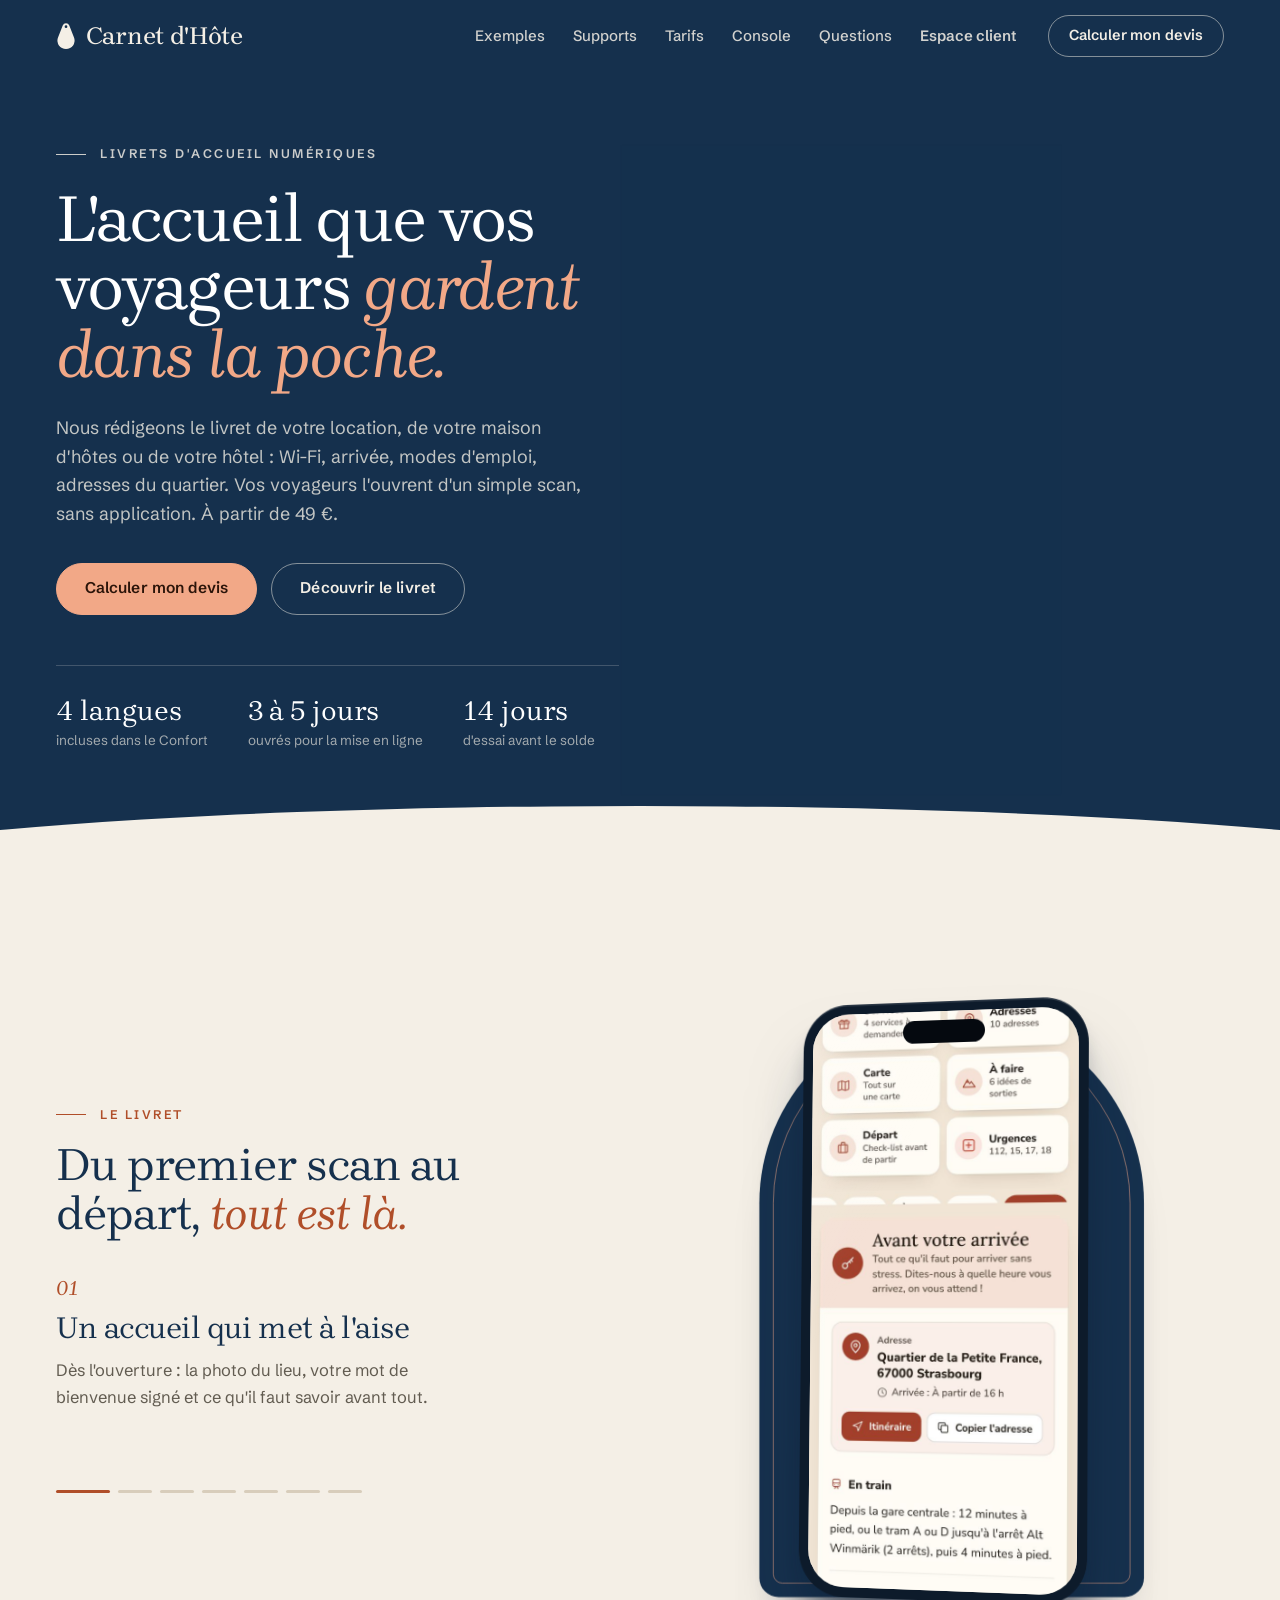
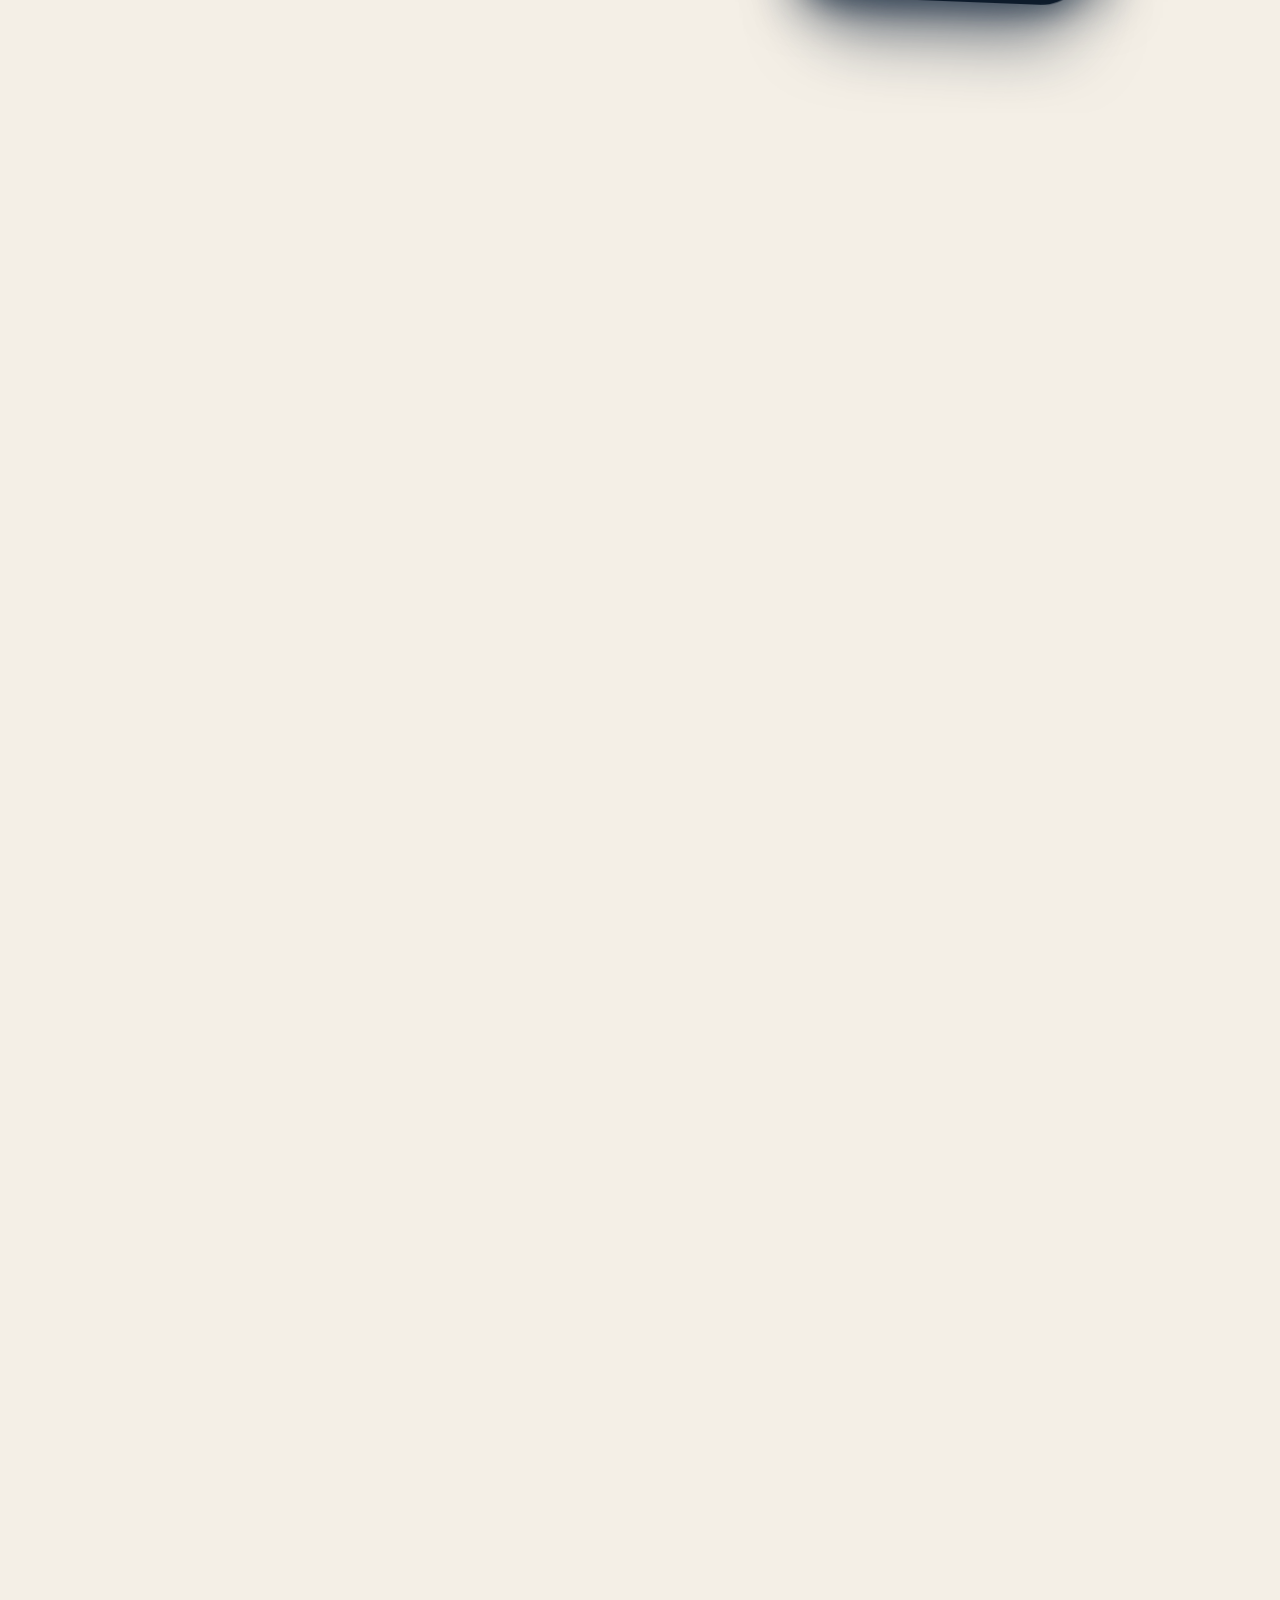
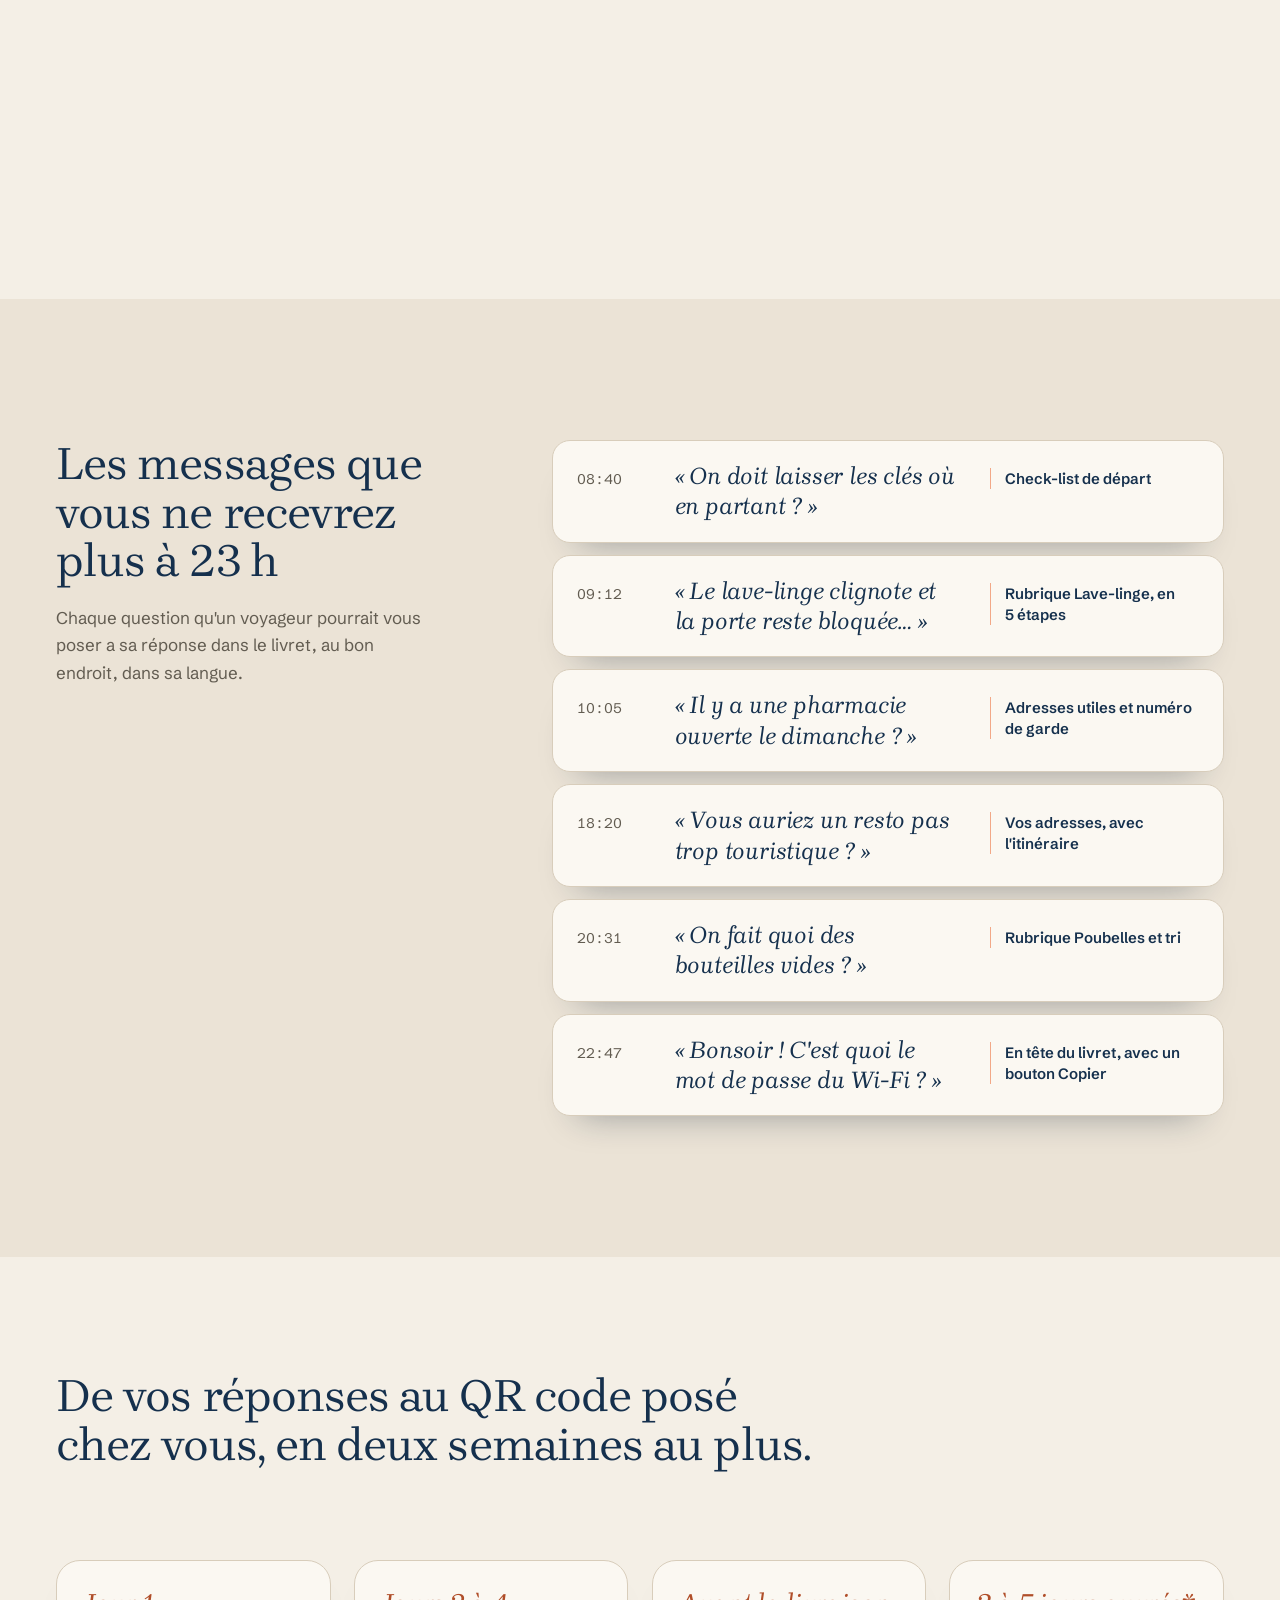
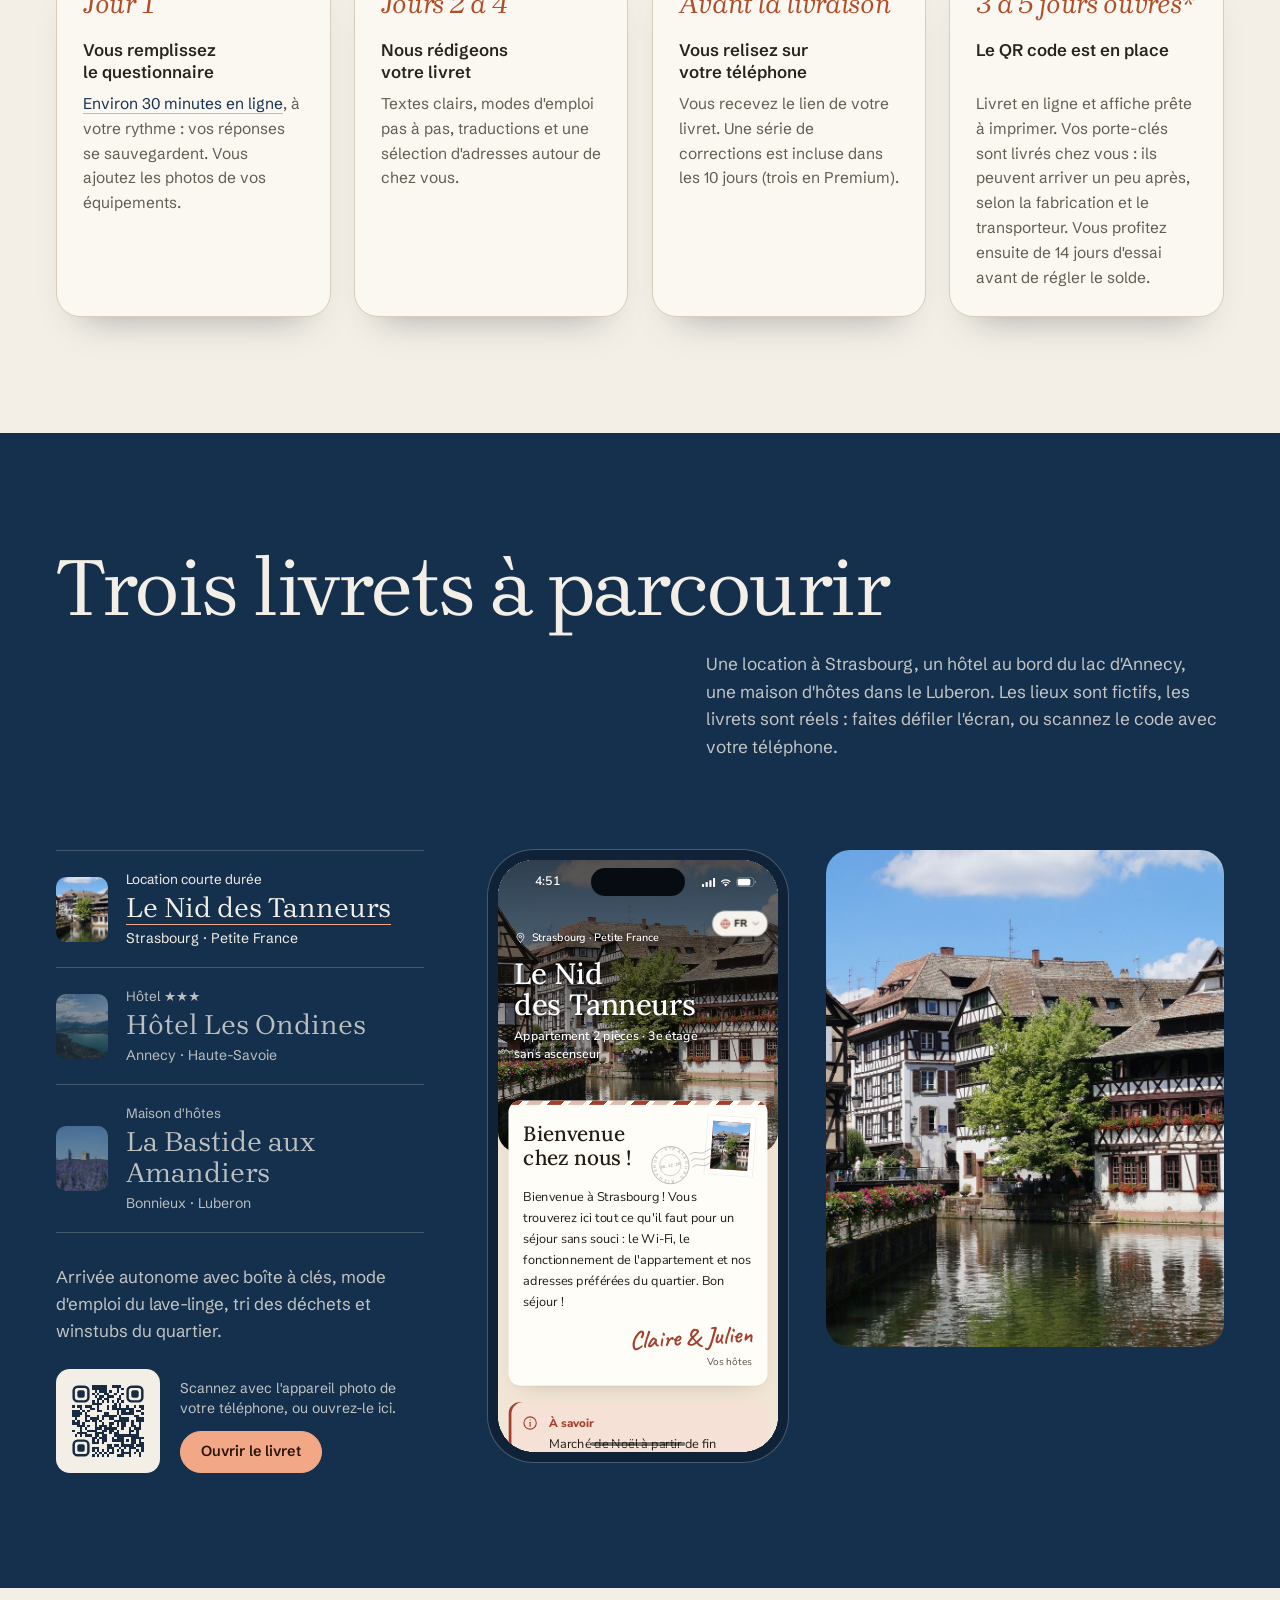
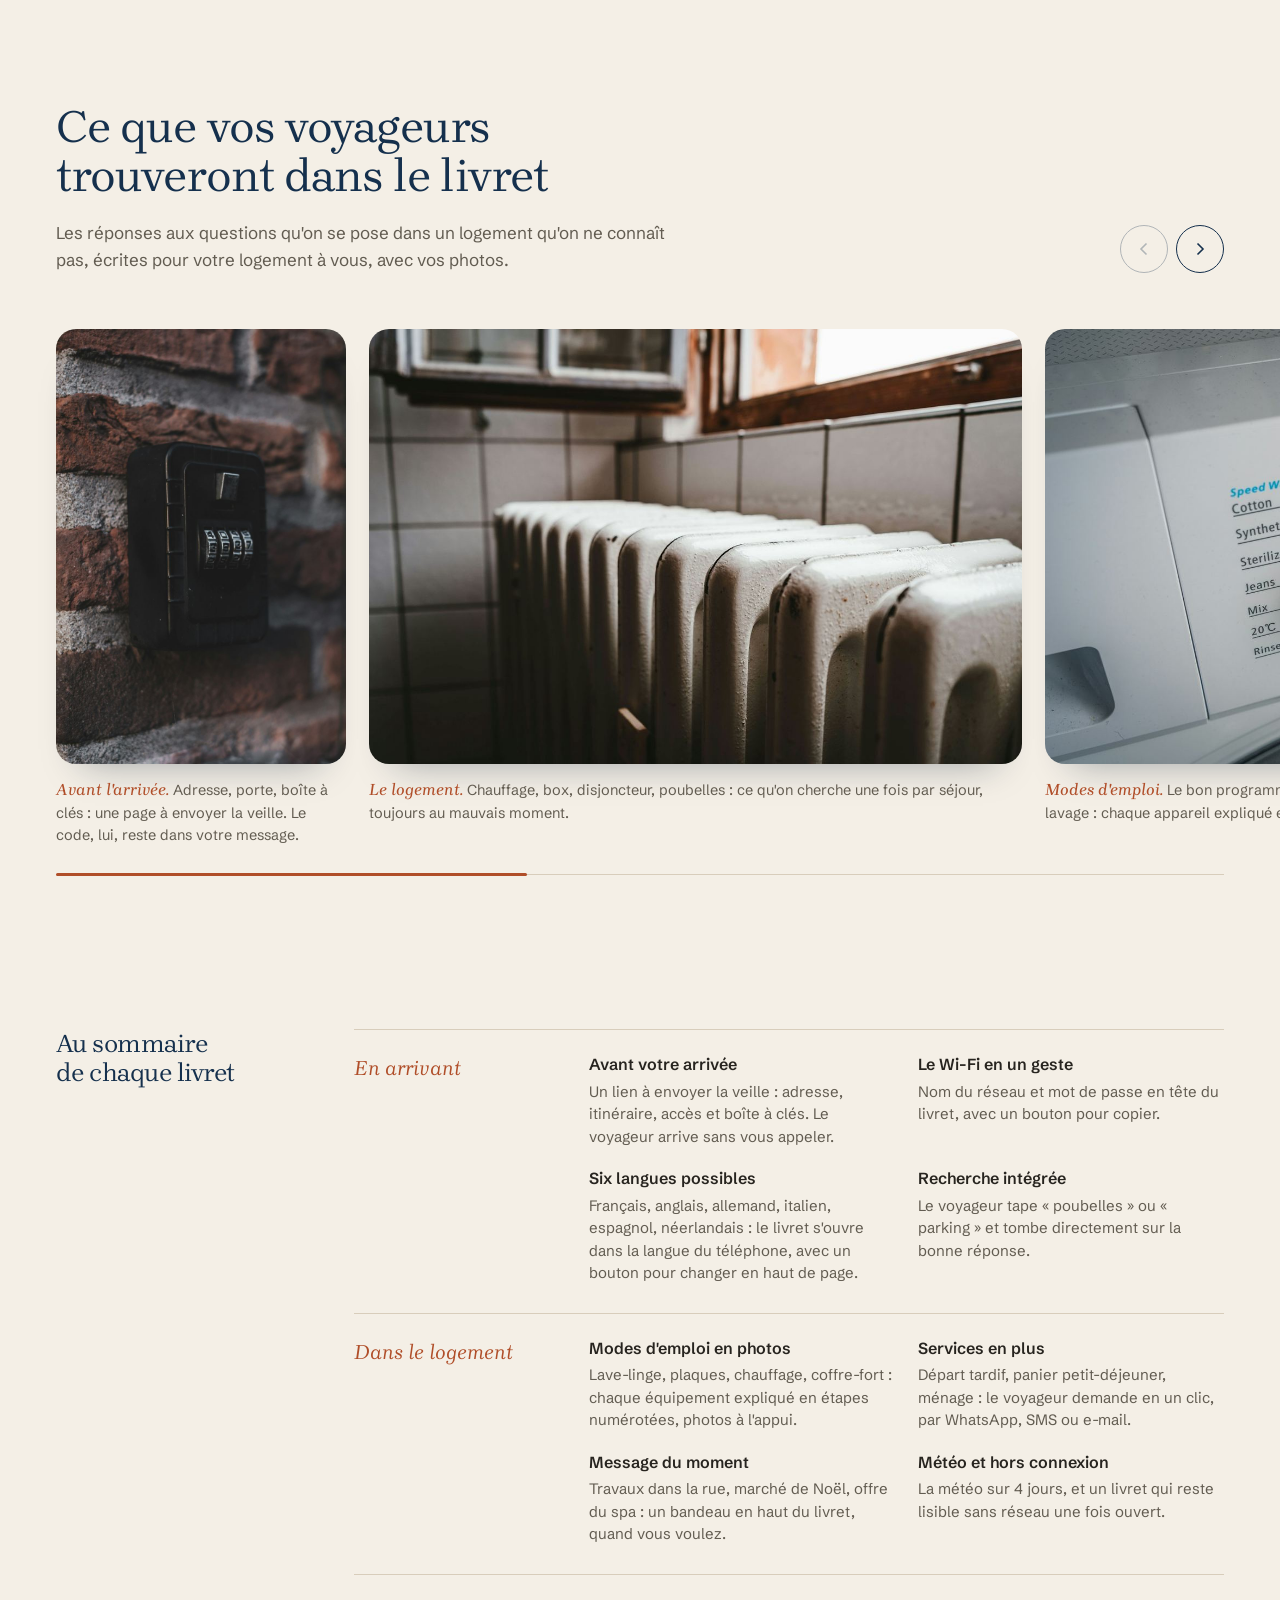
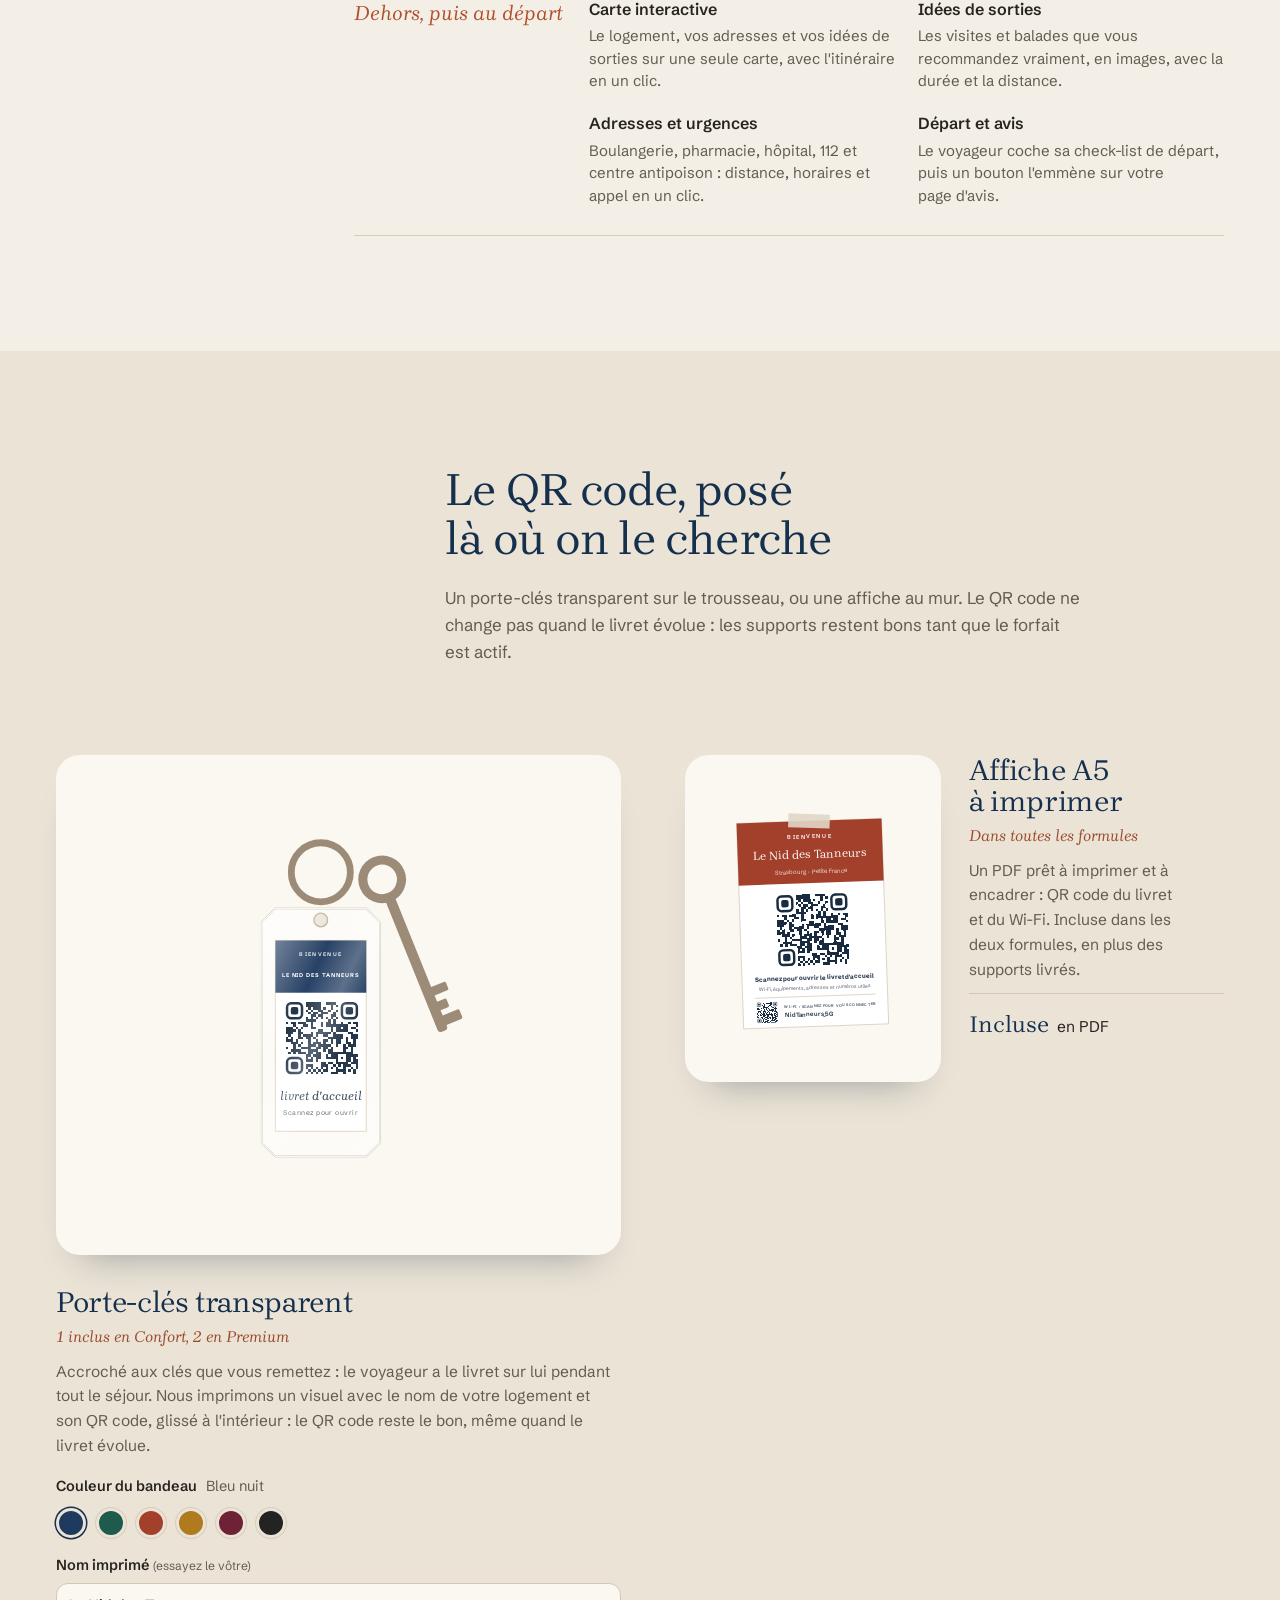
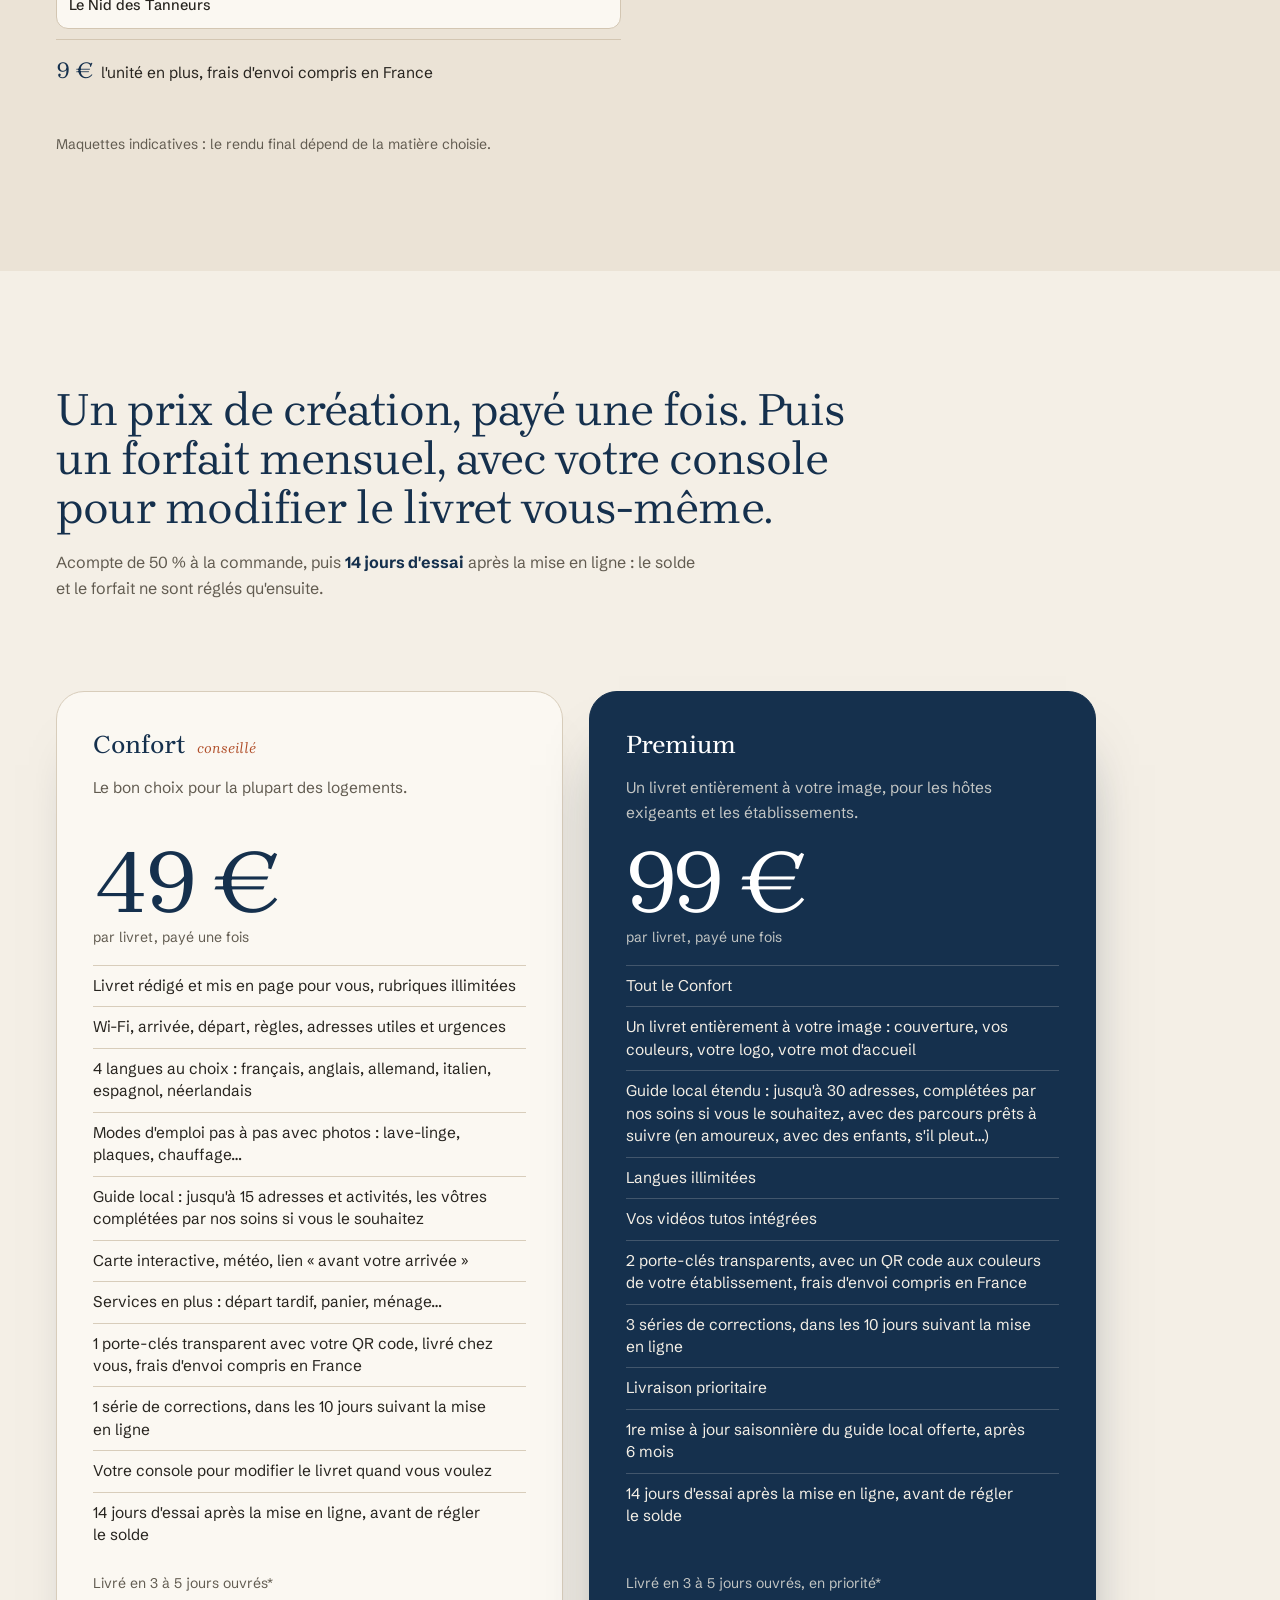
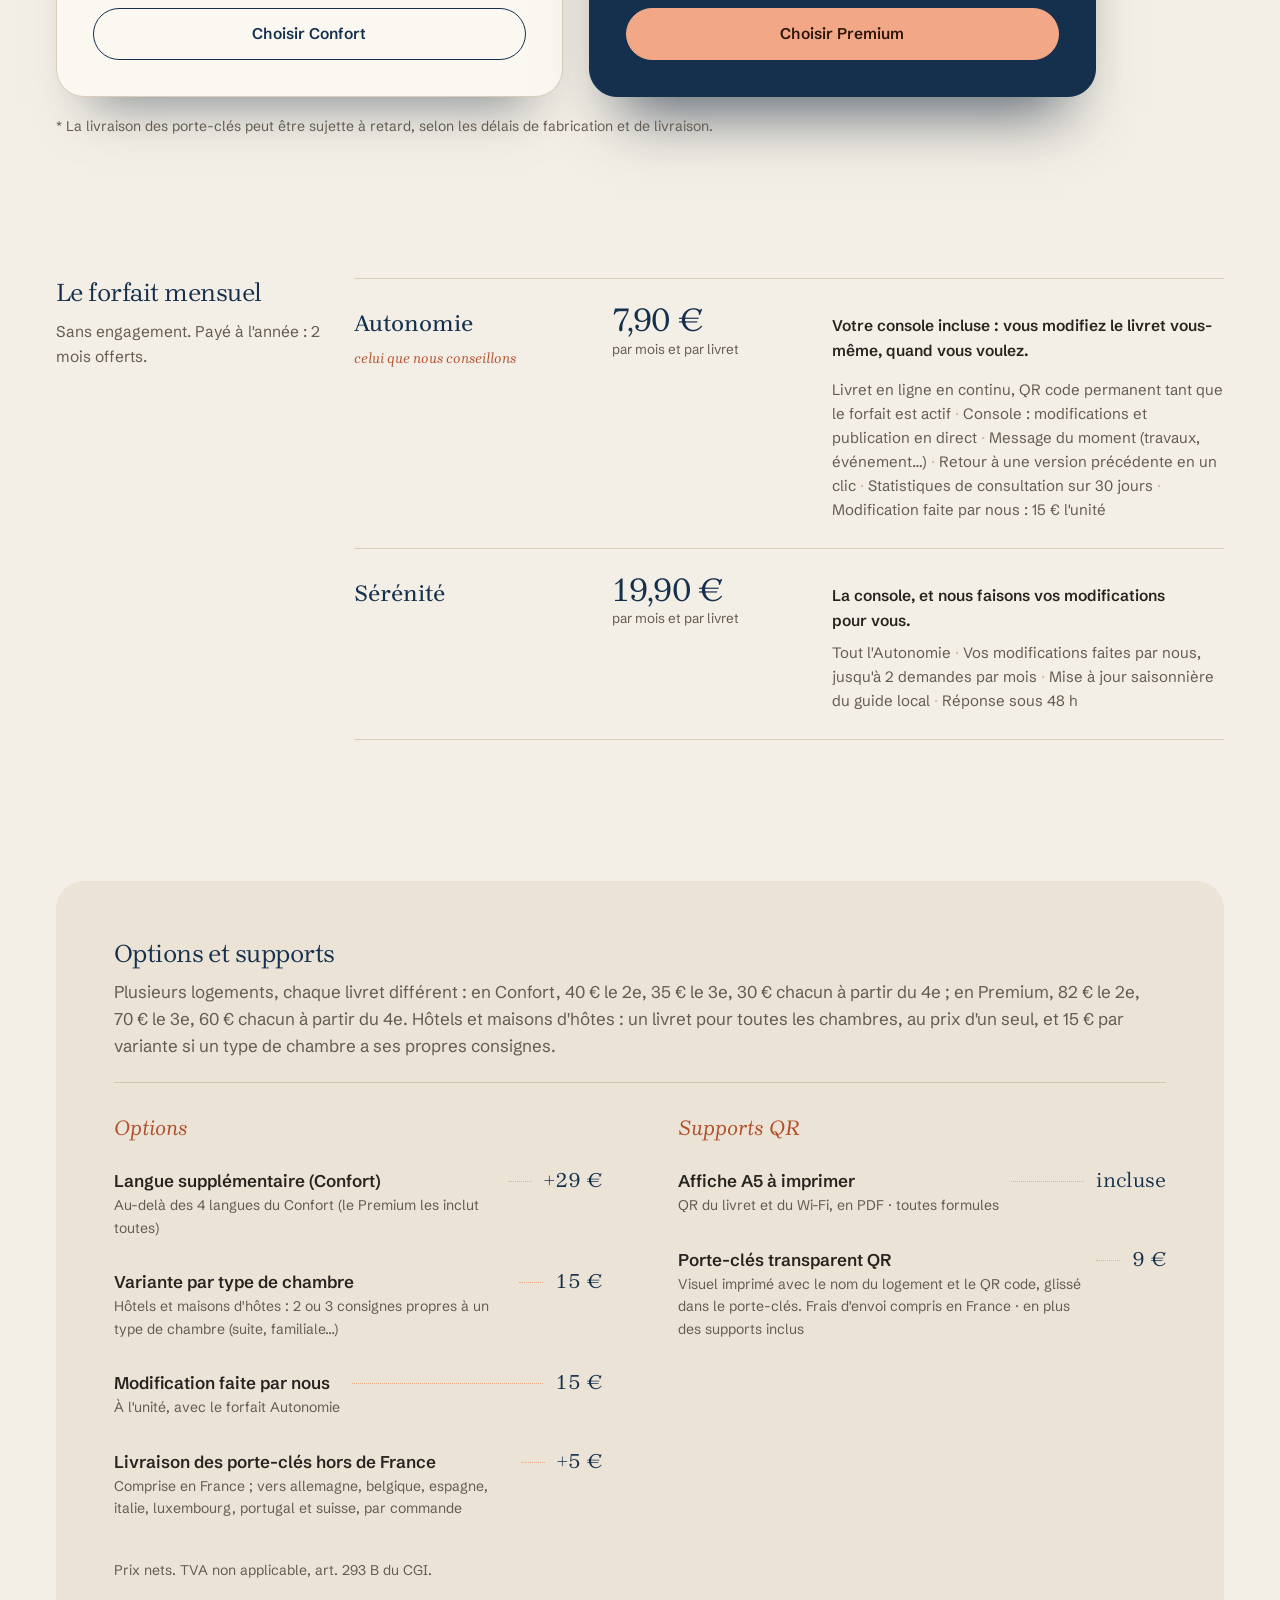
==== commit bbb1d097: "Refonte de la vitrine : nouvelle direction (bleu, beige, pêche), héros en 3D, livret qui défile avec" ====
--- a/index.html
+++ b/index.html
@@ -6,7 +6,7 @@
 <title>Carnet d'Hôte · Livrets d'accueil digitaux</title>
   <link rel="icon" type="image/svg+xml" href="assets/favicon.svg">
 <meta name="description" content="Livrets d'accueil digitaux pour locations courte durée, maisons d'hôtes et hôtels : rédigés pour vous, accessibles par QR code, modifiables à tout moment.">
-<meta name="theme-color" content="#F4EFE6">
+<meta name="theme-color" content="#15304D">
 <link rel="canonical" href="https://carnetdhote.fr/">
 <meta property="og:type" content="website">
 <meta property="og:locale" content="fr_FR">
@@ -18,6 +18,7 @@
 <script type="application/ld+json">{"@context":"https://schema.org","@type":"WebSite","name":"Carnet d'Hôte","url":"https://carnetdhote.fr/","inLanguage":"fr","description":"Livrets d'accueil digitaux avec QR code pour locations courte durée, maisons d'hôtes et hôtels."}</script>
 <link rel="stylesheet" href="assets/css/fonts.css?v=56">
 <link rel="stylesheet" href="assets/css/site.css?v=62">
+<link rel="stylesheet" href="assets/css/vitrine.css?v=1">
 <script>document.documentElement.classList.add("js");</script>
 </head>
 <body>
@@ -59,30 +60,54 @@
 <main id="haut">
 
   <!-- COUVERTURE -->
-  <section class="couv" aria-labelledby="t-hero">
-    <div class="wrap couv-grid">
-      <h1 class="couv-titre" id="t-hero">Le livret d'accueil qui s'ouvre d'un scan.</h1>
-      <div class="couv-texte">
-        <p class="couv-lead">Nous rédigeons le livret de votre location, de votre maison d'hôtes ou de votre hôtel&nbsp;: Wi-Fi, arrivée, modes d'emploi, adresses du quartier. Vos voyageurs scannent le QR code posé chez vous et trouvent la réponse sans vous écrire. Aucune application à installer, à partir de <span data-prix-min>89,99 €</span>.</p>
-        <div class="couv-actions">
-          <a class="btn" href="#devis">Calculer mon devis</a>
-          <a class="lien" href="#exemples">Parcourir les exemples</a>
-        </div>
-      </div>
-      <div class="tampon">
-        <div class="tampon-qr" data-livret-qr="nid-des-tanneurs" data-label="QR code du livret d'exemple Le Nid des Tanneurs"></div>
-        <p>Scannez avec l'appareil photo de votre téléphone&nbsp;: le livret du Nid des Tanneurs s'ouvre, comme pour un voyageur.</p>
-      </div>
-      <div class="couv-epreuve">
-        <a class="skip-demo" href="#t-msgs">Passer l'aperçu du livret</a>
-        <div class="phone hero-phone">
-          <div class="screen">
-            <iframe id="hero-frame" name="cdh-vitrine" src="livret.html#nid-des-tanneurs" title="Aperçu d'un vrai livret d'accueil : Le Nid des Tanneurs"></iframe>
-          </div>
-        </div>
-        <a class="lien couv-ouvrir" id="hero-open" href="livret.html#nid-des-tanneurs" target="_blank" rel="noopener">Ouvrir le livret en plein écran</a>
-      </div>
-    </div>
+  <section class="vx-hero" id="vx-hero" aria-labelledby="t-hero">
+    <div class="wrap vx-hero-grid">
+      <div class="vx-hero-txt">
+        <p class="vx-kicker">Livrets d'accueil numériques</p>
+        <h1 class="vx-h1" id="t-hero">L'accueil que vos voyageurs <em>gardent dans la poche.</em></h1>
+        <p class="vx-lead">Nous rédigeons le livret de votre location, de votre maison d'hôtes ou de votre hôtel : Wi-Fi, arrivée, modes d'emploi, adresses du quartier. Vos voyageurs l'ouvrent d'un simple scan, sans application. À partir de <span data-prix-min>49 €</span>.</p>
+        <div class="vx-cta"><a class="btn peche" href="#devis">Calculer mon devis</a><a class="btn contour-clair" href="#livret">Découvrir le livret</a></div>
+        <ul class="vx-mini">
+          <li><strong>4 langues</strong>incluses dans le Confort</li>
+          <li><strong>3 à 5 jours</strong>ouvrés pour la mise en ligne</li>
+          <li><strong>14 jours</strong>d'essai avant le solde</li>
+        </ul>
+      </div>
+      <div class="vx-scene" id="vx-scene" aria-hidden="true"><div class="vx-stage">
+        <div class="vx-arch-line"></div>
+        <div class="vx-arch"><img src="assets/vitrine/arche.jpg" alt="" width="646" height="1065"></div>
+        <div class="vx-phone"><div class="vx-notch"></div><div class="vx-scr"><img src="assets/vitrine/livret-1.jpg" alt="" width="780" height="1510"></div></div>
+        <div class="vx-frag vx-f1"><img src="assets/vitrine/frag-wifi.jpg" alt="" width="708" height="360"></div>
+        <div class="vx-frag vx-f2"><img src="assets/vitrine/frag-contact.jpg" alt="" width="708" height="392"></div>
+        <div class="vx-frag vx-f3"><img src="assets/vitrine/frag-112.jpg" alt="" width="684" height="160"></div>
+      </div></div>
+    </div>
+    <div class="vx-hero-fade"></div>
+  </section>
+
+  <!-- LE LIVRET : le téléphone défile avec la page -->
+  <section class="vx-story" id="livret" style="--n:7" aria-labelledby="t-story">
+    <div class="vx-pin"><div class="wrap vx-pin-grid">
+      <div class="vx-copy">
+        <p class="vx-kicker vx-kicker-fonce">Le livret</p>
+        <h2 class="vx-h2" id="t-story">Du premier scan au départ, <em>tout est là.</em></h2>
+        <div class="vx-stack" id="vx-stack">
+        <article class="vx-stp"><span class="vx-no">01</span><h3>Un accueil qui met à l'aise</h3><p>Dès l'ouverture : la photo du lieu, votre mot de bienvenue signé et ce qu'il faut savoir avant tout.</p></article>
+        <article class="vx-stp"><span class="vx-no">02</span><h3>Le Wi-Fi et vous joindre, en un geste</h3><p>Réseau et mot de passe à copier, heures d'arrivée et de départ, boutons pour vous appeler ou vous écrire.</p></article>
+        <article class="vx-stp"><span class="vx-no">03</span><h3>Arriver sans vous attendre</h3><p>Adresse et itinéraire, accès en transports ou en voiture, boîte à clés expliquée en photo, pas à pas.</p></article>
+        <article class="vx-stp"><span class="vx-no">04</span><h3>Le logement, notice comprise</h3><p>Lave-linge, cuisine, chauffage, règles de la maison. Et vos services en plus : départ tardif, petit-déjeuner, ménage.</p></article>
+        <article class="vx-stp"><span class="vx-no">05</span><h3>Les adresses du quartier</h3><p>Boulangerie, restaurants, pharmacie, transports : classés par catégorie, avec le trajet à pied et l'itinéraire.</p></article>
+        <article class="vx-stp"><span class="vx-no">06</span><h3>Des idées de sorties</h3><p>Vos coups de cœur et nos suggestions, pour que le séjour soit plus qu'une simple nuitée.</p></article>
+        <article class="vx-stp"><span class="vx-no">07</span><h3>Le départ, sans oubli</h3><p>Une check-list de départ à cocher et les numéros d'urgence toujours à portée de main.</p></article>
+        </div>
+        <ol class="vx-ticks" id="vx-ticks" aria-hidden="true"><li></li><li></li><li></li><li></li><li></li><li></li><li></li></ol>
+        <a class="skip-demo" href="#t-msgs">Passer la démonstration du livret</a>
+      </div>
+      <div class="vx-device">
+        <div class="vx-dv-arch"></div>
+        <div class="vx-sphone" id="vx-sphone"><div class="vx-notch"></div><div class="vx-scr"><img class="vx-reel" id="vx-reel" src="assets/vitrine/reel.jpg" width="600" height="11396" alt="Défilement d'un livret d'accueil : accueil, Wi-Fi, arrivée, logement, adresses, sorties, départ et urgences" decoding="async"></div></div>
+      </div>
+    </div></div>
   </section>
 
   <!-- MESSAGES : une journée d'hôte -->
@@ -190,22 +215,33 @@
       <div class="objets">
         <article class="objet objet-cle" id="sup-fob" style="--fobc:#1F3A5F">
           <div class="socle">
-            <svg class="fob-mock" viewBox="0 0 122.5 215.3" role="img" aria-labelledby="fob-mock-t">
-              <title id="fob-mock-t">Photo du porte-clés transparent, avec le visuel imprimé glissé à l'intérieur</title>
+            <svg class="fob-mock" viewBox="0 0 220 380" role="img" aria-labelledby="fob-mock-t">
+              <title id="fob-mock-t">Maquette du porte-clés transparent, avec le visuel imprimé glissé à l'intérieur</title>
               <defs>
-                <linearGradient id="fob-glass" x1="0" y1="0" x2="1" y2="1"><stop offset="0" stop-color="#fff" stop-opacity=".35"/><stop offset=".35" stop-color="#fff" stop-opacity="0"/><stop offset=".5" stop-color="#fff" stop-opacity=".16"/><stop offset=".62" stop-color="#fff" stop-opacity="0"/><stop offset="1" stop-color="#fff" stop-opacity=".1"/></linearGradient>
+                <linearGradient id="fob-glass" x1="0" y1="0" x2="1" y2="1"><stop offset="0" stop-color="#fff" stop-opacity=".55"/><stop offset=".35" stop-color="#fff" stop-opacity=".04"/><stop offset=".5" stop-color="#fff" stop-opacity=".28"/><stop offset=".62" stop-color="#fff" stop-opacity=".04"/><stop offset="1" stop-color="#fff" stop-opacity=".18"/></linearGradient>
               </defs>
-              <image href="assets/porte-cles.webp?v=63" x="0" y="0" width="122.5" height="215.3" preserveAspectRatio="xMidYMid meet"/>
-                <g transform="translate(17.2 77.5)">
-                  <rect width="80" height="124.4" fill="#fff"/>
-                  <rect width="80" height="34" fill="var(--fobc)" class="fob-band"/>
-                  <text x="40" y="11" text-anchor="middle" fill="#fff" fill-opacity=".85" font-family="'Schibsted Grotesk', system-ui, sans-serif" font-size="4.6" font-weight="700" letter-spacing="1.2">BIENVENUE</text>
-                  <text id="fob-name" x="40" y="25" text-anchor="middle" fill="#fff" font-family="'Schibsted Grotesk', system-ui, sans-serif" font-size="8" font-weight="700" letter-spacing="1.4">LE NID DES TANNEURS</text>
-                  <g id="fob-mock-qr" transform="translate(12 40)"></g>
-                  <text x="40" y="109" text-anchor="middle" fill="#182B40" font-family="'Brygada 1918', Georgia, serif" font-style="italic" font-size="9">livret d'accueil</text>
-                  <text x="40" y="117.5" text-anchor="middle" fill="#615C54" font-family="'Schibsted Grotesk', system-ui, sans-serif" font-size="5" letter-spacing=".4">Scannez pour ouvrir</text>
-                  <rect width="80" height="124.4" fill="url(#fob-glass)"/>
+              <g transform="translate(139 52) rotate(-22)" fill="#9C8B76">
+                <circle cx="0" cy="24" r="17" fill="none" stroke="#9C8B76" stroke-width="8"/>
+                <rect x="-4.5" y="40" width="9" height="128" rx="3"/>
+                <rect x="3" y="128" width="15" height="8" rx="1.5"/>
+                <rect x="3" y="142" width="10" height="8" rx="1.5"/>
+                <rect x="3" y="155" width="17" height="9" rx="1.5"/>
+              </g>
+              <g transform="translate(0 6)">
+                <circle cx="94" cy="62" r="26" fill="none" stroke="#9C8B76" stroke-width="6"/>
+                <path d="M54 94H134L146 106V300L134 312H54L42 300V106Z" fill="#fff" fill-opacity=".38" stroke="#B9AE9C" stroke-width="1.4"/>
+                <circle cx="94" cy="104" r="6" fill="var(--pierre)" stroke="#B9AE9C" stroke-width="1.2"/>
+                <g>
+                  <rect x="54" y="122" width="80" height="168" fill="#fff" stroke="#E2D8C8"/>
+                  <rect x="54" y="122" width="80" height="46" fill="var(--fobc)" class="fob-band"/>
+                  <text x="94" y="136" text-anchor="middle" fill="#fff" fill-opacity=".85" font-family="'Schibsted Grotesk', system-ui, sans-serif" font-size="4.6" font-weight="700" letter-spacing="1.2">BIENVENUE</text>
+                  <text id="fob-name" x="94" y="154" text-anchor="middle" fill="#fff" font-family="'Schibsted Grotesk', system-ui, sans-serif" font-size="8" font-weight="700" letter-spacing="1.4">LE NID DES TANNEURS</text>
+                  <g id="fob-mock-qr" transform="translate(61 174)"></g>
+                  <text x="94" y="262" text-anchor="middle" fill="#182B40" font-family="'Brygada 1918', Georgia, serif" font-style="italic" font-size="11">livret d'accueil</text>
+                  <text x="94" y="276" text-anchor="middle" fill="#615C54" font-family="'Schibsted Grotesk', system-ui, sans-serif" font-size="6" letter-spacing=".4">Scannez pour ouvrir</text>
                 </g>
+                <path d="M54 94H134L146 106V300L134 312H54L42 300V106Z" fill="url(#fob-glass)" stroke="#fff" stroke-opacity=".9" stroke-width="1"/>
+              </g>
             </svg>
           </div>
           <div class="cartel">
@@ -329,20 +365,20 @@
             <div class="maquette" id="maquette">
               <div class="maq-vue">
                 <div class="maq-cle" id="maq-cle-box">
-                  <svg class="maq-cle-svg" viewBox="0 0 122.5 215.3" role="img" aria-labelledby="maq-cle-t">
-                    <title id="maq-cle-t">Photo du porte-clés avec votre couleur et votre nom</title>
-                    <defs><linearGradient id="maq-glass" x1="0" y1="0" x2="1" y2="1"><stop offset="0" stop-color="#fff" stop-opacity=".35"/><stop offset=".35" stop-color="#fff" stop-opacity="0"/><stop offset=".5" stop-color="#fff" stop-opacity=".16"/><stop offset=".62" stop-color="#fff" stop-opacity="0"/><stop offset="1" stop-color="#fff" stop-opacity=".1"/></linearGradient></defs>
-                    <image href="assets/porte-cles.webp?v=63" x="0" y="0" width="122.5" height="215.3" preserveAspectRatio="xMidYMid meet"/>
-                <g transform="translate(17.2 77.5)">
-                  <rect width="80" height="124.4" fill="#fff"/>
-                  <rect width="80" height="34" id="maq-band" fill="#1F3A5F"/>
-                  <text x="40" y="11" text-anchor="middle" fill="#fff" fill-opacity=".85" font-family="'Schibsted Grotesk', system-ui, sans-serif" font-size="4.6" font-weight="700" letter-spacing="1.2">BIENVENUE</text>
-                  <text id="maq-name" x="40" y="25" text-anchor="middle" fill="#fff" font-family="'Schibsted Grotesk', system-ui, sans-serif" font-size="8" font-weight="700" letter-spacing="1.4">LE NID DES TANNEURS</text>
-                  <g id="maq-qr" transform="translate(12 40)"></g>
-                  <text x="40" y="109" text-anchor="middle" fill="#182B40" font-family="'Brygada 1918', Georgia, serif" font-style="italic" font-size="9">livret d'accueil</text>
-                  <text x="40" y="117.5" text-anchor="middle" fill="#615C54" font-family="'Schibsted Grotesk', system-ui, sans-serif" font-size="5" letter-spacing=".4">Scannez pour ouvrir</text>
-                  <rect width="80" height="124.4" fill="url(#maq-glass)"/>
-                </g>
+                  <svg class="maq-cle-svg" viewBox="30 40 132 290" role="img" aria-labelledby="maq-cle-t">
+                    <title id="maq-cle-t">Maquette du porte-clés avec votre couleur et votre nom</title>
+                    <defs><linearGradient id="maq-glass" x1="0" y1="0" x2="1" y2="1"><stop offset="0" stop-color="#fff" stop-opacity=".55"/><stop offset=".35" stop-color="#fff" stop-opacity=".04"/><stop offset=".5" stop-color="#fff" stop-opacity=".28"/><stop offset=".62" stop-color="#fff" stop-opacity=".04"/><stop offset="1" stop-color="#fff" stop-opacity=".18"/></linearGradient></defs>
+                    <circle cx="94" cy="68" r="22" fill="none" stroke="#9C8B76" stroke-width="6"/>
+                    <path d="M54 100H134L146 112V306L134 318H54L42 306V112Z" fill="#fff" fill-opacity=".38" stroke="#B9AE9C" stroke-width="1.4"/>
+                    <circle cx="94" cy="110" r="6" fill="var(--pierre)" stroke="#B9AE9C" stroke-width="1.2"/>
+                    <rect x="54" y="128" width="80" height="168" fill="#fff" stroke="#E2D8C8"/>
+                    <rect id="maq-band" x="54" y="128" width="80" height="46" fill="#1F3A5F"/>
+                    <text x="94" y="142" text-anchor="middle" fill="#fff" fill-opacity=".85" font-family="'Schibsted Grotesk', system-ui, sans-serif" font-size="4.6" font-weight="700" letter-spacing="1.2">BIENVENUE</text>
+                    <text id="maq-name" x="94" y="160" text-anchor="middle" fill="#fff" font-family="'Schibsted Grotesk', system-ui, sans-serif" font-size="8" font-weight="700" letter-spacing="1.4">LE NID DES TANNEURS</text>
+                    <g id="maq-qr" transform="translate(61 180)"></g>
+                    <text x="94" y="268" text-anchor="middle" fill="#182B40" font-family="'Brygada 1918', Georgia, serif" font-style="italic" font-size="11">livret d'accueil</text>
+                    <text x="94" y="282" text-anchor="middle" fill="#615C54" font-family="'Schibsted Grotesk', system-ui, sans-serif" font-size="6" letter-spacing=".4">Scannez pour ouvrir</text>
+                    <path d="M54 100H134L146 112V306L134 318H54L42 306V112Z" fill="url(#maq-glass)" stroke="#fff" stroke-opacity=".9" stroke-width="1"/>
                   </svg>
                   <span class="maq-fleche" aria-hidden="true">scannez&nbsp;→</span>
                 </div>
@@ -528,16 +564,17 @@
   </div>
 </footer>
 
-<div class="devis-bar" id="devis-bar"><div><b id="bar-total">89,99 €</b><small id="bar-sub">puis 7,90 €/mois</small></div><a href="#folio">Voir le détail</a></div>
+<div class="devis-bar" id="devis-bar"><div><b id="bar-total">49 €</b><small id="bar-sub">puis 7,90 €/mois</small></div><a href="#folio">Voir le détail</a></div>
 
 <script src="assets/js/config.js?v=56"></script>
-<script src="assets/js/tarifs.js?v=62"></script>
+<script src="assets/js/tarifs.js?v=63"></script>
 <script src="assets/js/icons.js?v=52"></script>
 <script src="data/livrets.js"></script>
 <script src="assets/js/store.js?v=52"></script>
 <script src="assets/js/vendor/qrcode.js"></script>
 <script src="assets/js/qr.js?v=52"></script>
-<script src="assets/js/devis.js?v=63"></script>
-<script src="assets/js/site.js?v=63"></script>
+<script src="assets/js/devis.js?v=62"></script>
+<script src="assets/js/site.js?v=62"></script>
+<script src="assets/js/vitrine.js?v=1"></script>
 </body>
 </html>
--- a/assets/css/vitrine.css
+++ b/assets/css/vitrine.css
@@ -0,0 +1,227 @@
+/* ==================================================================
+   Carnet d'Hôte — vitrine, nouvelle direction (nov. 2026)
+   Bleu encre + beige, avec une touche de pêche (orange rosé) pour les détails.
+   De la profondeur : arches, cartes en relief, téléphone en 3D, livret qui défile.
+   Chargée APRÈS site.css : elle en reprend les composants et change leur habillage.
+================================================================== */
+:root {
+  --bleu: #15304D;
+  --bleu-2: #1F4167;
+  --bleu-nuit: #0F2238;
+  --ivoire: #F4EFE6;
+  --papier: #FBF8F2;
+  --pierre: #EBE3D6;
+  --filet: #D8CDBB;
+  --filet-pierre: #D3C6B2;
+  --sur-bleu: #F4EFE6;
+  --sur-bleu-doux: rgba(244, 239, 230, .78);
+  --filet-bleu: rgba(244, 239, 230, .2);
+  --texte: #27241F;
+  --gris: #625C51;
+  --peche: #F2A887;
+  --peche-clair: #F6B99E;
+  --peche-fonce: #B04E29;
+  --rose: #F6D9CF;
+  --taupe: #DDB29D;
+  --taupe-texte: #9A4A2A;
+  --rayon: 24px;
+  --ombre: 0 40px 50px -34px rgba(15, 34, 56, .5);
+  --ombre-douce: 0 24px 36px -26px rgba(15, 34, 56, .4);
+}
+body { background: var(--ivoire); }
+.h2 em, .h3 em, .vx-h2 em { font-style: italic; color: var(--peche-fonce); }
+.bleu .h2 em, .bleu .h3 em { color: var(--peche); }
+.h2, .h3, .couv-titre { letter-spacing: -.02em; }
+
+/* ---------- boutons : ronds, à plat ---------- */
+.btn { border-radius: 999px; min-height: 52px; padding: 0 28px; }
+.btn.small { min-height: 42px; padding: 0 20px; }
+.btn.peche { background: var(--peche); border-color: var(--peche); color: #2B1409; }
+.btn.peche:hover { background: var(--peche-clair); border-color: var(--peche-clair); transform: translateY(-2px); }
+.btn.contour-clair { background: transparent; border-color: rgba(244, 239, 230, .5); color: var(--sur-bleu); }
+.btn.contour-clair:hover { background: rgba(244, 239, 230, .12); border-color: var(--sur-bleu); }
+.btn.ivoire { background: var(--peche); border-color: var(--peche); color: #2B1409; }
+.btn.ivoire:hover { background: var(--peche-clair); border-color: var(--peche-clair); }
+.btn:not(.peche):not(.trait):not(.ghost):not(.clair):not(.ivoire):not(.contour-clair):hover { background: var(--bleu-2); border-color: var(--bleu-2); }
+.lien { text-decoration-color: var(--peche); }
+.lien:hover { text-decoration-color: var(--peche-fonce); }
+
+/* ---------- en-tête : bleu sur le héros, beige ensuite ---------- */
+.top { background: var(--bleu); border-bottom-color: transparent; -webkit-backdrop-filter: none; backdrop-filter: none; transition: background-color .35s, border-color .35s; }
+.top .logo, .top .nav a { color: var(--sur-bleu); }
+.top .nav a { opacity: .85; }
+.top .nav a:hover { opacity: 1; color: #fff; text-decoration-color: var(--peche); }
+.top .btn { background: transparent; border-color: rgba(244, 239, 230, .5); color: var(--sur-bleu); }
+.top .btn:hover { background: rgba(244, 239, 230, .12); border-color: var(--sur-bleu); }
+.top .burger i { background: var(--sur-bleu); }
+.top.scrolled { background: color-mix(in srgb, var(--ivoire) 96%, transparent); border-bottom-color: var(--filet); }
+.top.scrolled .logo, .top.scrolled .nav a { color: var(--bleu); opacity: 1; }
+.top.scrolled .nav a:hover { color: var(--bleu); text-decoration-color: var(--peche-fonce); }
+.top.scrolled .btn { background: var(--bleu); border-color: var(--bleu); color: var(--sur-bleu); }
+.top.scrolled .btn:hover { background: var(--bleu-2); border-color: var(--bleu-2); }
+.top.scrolled .burger i { background: var(--bleu); }
+.menu-pan { border-radius: 16px; border-top-width: 1px; box-shadow: var(--ombre); }
+
+/* ---------- héros ---------- */
+.vx-hero { position: relative; background: var(--bleu); color: var(--sur-bleu); padding: clamp(36px, 5vw, 72px) 0 clamp(96px, 10vw, 140px); overflow: hidden; }
+.vx-hero-grid { display: grid; grid-template-columns: minmax(0, 1fr) minmax(0, 1.02fr); gap: 30px; align-items: center; }
+.vx-kicker { margin: 0; display: flex; align-items: center; gap: 14px; font-size: 12.5px; letter-spacing: .2em; text-transform: uppercase; font-weight: 600; color: rgba(244, 239, 230, .82); }
+.vx-kicker::before { content: ""; width: 30px; height: 1px; background: currentColor; }
+.vx-kicker-fonce { color: var(--peche-fonce); }
+.vx-h1 { margin: 22px 0 24px; font-family: var(--display); font-weight: 400; font-size: clamp(2.7rem, 5.2vw, 4.7rem); line-height: 1.02; letter-spacing: -.025em; color: #fff; }
+.vx-h1 em { font-style: italic; color: var(--peche); }
+.vx-lead { margin: 0 0 34px; max-width: 30em; font-size: clamp(1.04rem, 1.4vw, 1.17rem); color: var(--sur-bleu-doux); }
+.vx-cta { display: flex; flex-wrap: wrap; gap: 14px; }
+.vx-mini { list-style: none; margin: 50px 0 0; padding: 26px 0 0; border-top: 1px solid var(--filet-bleu); display: flex; flex-wrap: wrap; gap: 18px 40px; }
+.vx-mini li { font-size: 13.5px; line-height: 1.35; color: rgba(244, 239, 230, .64); }
+.vx-mini strong { display: block; font-family: var(--display); font-weight: 400; font-size: 1.75rem; color: #fff; margin-bottom: 2px; }
+.vx-hero-fade { position: absolute; left: 0; right: 0; bottom: -1px; height: 80px; background: var(--ivoire); clip-path: ellipse(70% 100% at 50% 100%); }
+
+.vx-scene { position: relative; height: 620px; perspective: 1500px; --rx: 0deg; --ry: 0deg; }
+.vx-stage { position: absolute; inset: 0; transform-style: preserve-3d; transform: rotateX(var(--rx)) rotateY(var(--ry)); transition: transform .3s ease-out; }
+.vx-arch { position: absolute; left: 3%; top: 14px; width: 340px; height: 560px; border-radius: 170px 170px 18px 18px; overflow: hidden; transform: translateZ(-70px); box-shadow: 0 40px 60px -30px rgba(5, 12, 22, .6); }
+.vx-arch img { width: 100%; height: 100%; object-fit: cover; }
+.vx-arch::after { content: ""; position: absolute; inset: 0; background: rgba(21, 48, 77, .1); }
+.vx-arch-line { position: absolute; left: calc(3% + 26px); top: -8px; width: 340px; height: 560px; border-radius: 170px 170px 18px 18px; border: 1px solid rgba(242, 168, 135, .65); transform: translateZ(-130px); }
+.vx-phone { position: absolute; left: 41%; top: 58px; width: 270px; height: 556px; border-radius: 44px; padding: 10px; background: #0D1B2B; box-shadow: 0 1.5px 0 rgba(255, 255, 255, .14) inset, 0 60px 80px -20px rgba(4, 10, 18, .7), 0 20px 30px -10px rgba(4, 10, 18, .4); transform: translateZ(60px) rotateY(-9deg) rotateZ(1.5deg); animation: vx-fl 7s ease-in-out infinite; }
+.vx-scr { position: relative; width: 100%; height: 100%; border-radius: 35px; overflow: hidden; background: var(--ivoire); }
+.vx-scr > img { width: 100%; height: 100%; object-fit: cover; object-position: top; }
+.vx-scr::after { content: ""; position: absolute; inset: 0; background: linear-gradient(115deg, rgba(255, 255, 255, .16), transparent 30%); pointer-events: none; }
+.vx-notch { position: absolute; top: 18px; left: 50%; width: 80px; height: 22px; margin-left: -40px; border-radius: 99px; background: #05090f; z-index: 3; }
+.vx-frag { position: absolute; border-radius: 16px; overflow: hidden; box-shadow: 0 30px 44px -14px rgba(4, 10, 18, .55); border: 1px solid rgba(255, 255, 255, .4); background: var(--papier); }
+.vx-frag img { width: 100%; height: auto; display: block; }
+.vx-f1 { left: -9%; bottom: 6%; width: 250px; transform: translateZ(130px); animation: vx-fl 8s ease-in-out -2s infinite; }
+.vx-f2 { right: -4%; top: 5%; width: 226px; transform: translateZ(120px); animation: vx-fl 7s ease-in-out -4s infinite; }
+.vx-f3 { right: 2%; bottom: 3%; width: 190px; border-radius: 12px; transform: translateZ(150px); animation: vx-fl 6s ease-in-out -1s infinite; }
+@keyframes vx-fl { 0%, 100% { translate: 0 0; } 50% { translate: 0 -10px; } }
+
+/* ---------- le livret : le téléphone défile tout seul ---------- */
+.vx-story { position: relative; height: calc(100vh + var(--n) * 78vh); background: var(--ivoire); }
+.vx-pin { position: sticky; top: 72px; height: calc(100vh - 72px); height: calc(100dvh - 72px); display: flex; align-items: center; overflow: hidden; }
+.vx-pin-grid { display: grid; grid-template-columns: 1fr 1fr; gap: 40px; align-items: center; height: 100%; width: 100%; }
+.vx-copy { position: relative; z-index: 2; }
+.vx-h2 { margin: 16px 0 34px; font-family: var(--display); font-weight: 400; font-size: clamp(2rem, 3.6vw, 3.2rem); line-height: 1.06; letter-spacing: -.02em; color: var(--bleu); max-width: 12em; }
+.vx-stack { position: relative; height: 190px; max-width: 480px; }
+.vx-stp { position: absolute; inset: 0; opacity: 0; transform: translateY(18px); transition: opacity .5s, transform .6s var(--ease); pointer-events: none; }
+.vx-stp.on { opacity: 1; transform: none; }
+.vx-no { font-family: var(--display); font-style: italic; font-size: 1.3rem; color: var(--peche-fonce); }
+.vx-stp h3 { margin: 6px 0 12px; font-family: var(--display); font-weight: 400; font-size: clamp(1.6rem, 2.4vw, 2.15rem); line-height: 1.1; letter-spacing: -.015em; color: var(--bleu); }
+.vx-stp p { margin: 0; color: var(--gris); font-size: 16.5px; max-width: 25em; }
+.vx-ticks { list-style: none; display: flex; gap: 8px; margin: 28px 0 0; padding: 0; }
+.vx-ticks li { width: 34px; height: 3px; border-radius: 3px; background: var(--filet); transition: background-color .4s, width .4s; }
+.vx-ticks li.on { background: var(--peche-fonce); width: 54px; }
+.vx-device { position: relative; height: 100%; display: grid; place-items: center; perspective: 1500px; }
+.vx-dv-arch { position: absolute; left: 50%; top: 50%; width: 400px; height: 610px; margin: -300px 0 0 -190px; border-radius: 200px 200px 20px 20px; background: var(--bleu); transform: translateZ(-60px); box-shadow: var(--ombre); }
+.vx-dv-arch::after { content: ""; position: absolute; inset: 14px; border-radius: 186px 186px 10px 10px; border: 1px solid rgba(242, 168, 135, .55); }
+.vx-sphone { position: relative; width: 292px; height: 600px; border-radius: 46px; padding: 10px; background: #0D1B2B; box-shadow: 0 1.5px 0 rgba(255, 255, 255, .14) inset, 0 50px 70px -20px rgba(15, 34, 56, .6), 0 16px 26px -10px rgba(15, 34, 56, .4); transform: rotateY(var(--sy, -10deg)) rotateX(2deg); transition: transform .2s linear; }
+.vx-sphone .vx-scr { border-radius: 37px; }
+.vx-scr > img.vx-reel { position: absolute; left: 0; top: 0; width: 100%; height: auto; object-fit: fill; will-change: transform; }
+.vx-sphone .vx-notch { top: 19px; width: 84px; height: 23px; margin-left: -42px; }
+
+/* ---------- sections : cartes en relief ---------- */
+.band { padding-block: clamp(80px, 9vw, 136px); }
+.band.pierre, .registre { background: var(--pierre); }
+.registre-tete p, .offres-essai, .contenu-tete p, .sup-tete p, .salon-texte p { color: var(--gris); }
+.bleu .salon-texte p, .bleu p { color: var(--sur-bleu-doux); }
+
+/* messages d'hôte */
+.journee-liste { border-top: 0; display: grid; gap: 12px; }
+.journee-liste li { background: var(--papier); border: 1px solid var(--filet); border-radius: 18px; padding: 20px 24px; box-shadow: var(--ombre-douce); }
+.journee-liste q { color: var(--bleu); }
+.journee-tete { display: none; }
+.rubrique { border-left-color: var(--peche); color: var(--bleu); }
+
+/* parcours */
+.parcours { gap: 20px var(--col); }
+.parcours li { background: var(--papier); border: 1px solid var(--filet); border-top: 1px solid var(--filet); border-radius: var(--rayon); padding: 28px 26px 26px; box-shadow: var(--ombre-douce); transition: transform .45s var(--ease); }
+.parcours li:hover { transform: translateY(-6px); }
+.parcours .quand { color: var(--peche-fonce); font-style: italic; }
+
+/* exemples */
+.salon-choix { border-top-color: var(--filet-bleu); }
+.vign { border-radius: 10px; }
+.salon-photo { border-radius: var(--rayon); }
+.salon-qr .qr { border-radius: 14px; }
+.salon-choix button[aria-selected="true"] .nom { text-decoration-color: var(--peche); }
+.bleu :focus-visible { outline-color: var(--peche); }
+
+/* contenu */
+.defile-btn { border-radius: 50%; border-color: var(--bleu); }
+.planche img { border-radius: 20px; box-shadow: var(--ombre-douce); }
+.planche figcaption b { color: var(--peche-fonce); }
+.defile-barre span { background: var(--peche-fonce); border-radius: 3px; }
+.som-groupe { border-top-color: var(--filet); }
+.som-groupe:last-child { border-bottom-color: var(--filet); }
+.som-groupe h4 { color: var(--peche-fonce); }
+
+/* supports */
+.socle { border-radius: var(--rayon); box-shadow: var(--ombre-douce); }
+.fob-text input, .fob-colors input { border-radius: 12px; }
+.prix-objet { border-top-color: var(--filet-pierre); }
+
+/* offres */
+.plans { gap: 26px; max-width: 1040px; }
+.plan { background: var(--papier); border: 1px solid var(--filet); border-top: 1px solid var(--filet); border-radius: 28px; padding: 40px 36px 36px; box-shadow: var(--ombre); }
+.plan:nth-child(2) { background: var(--bleu); border-color: var(--bleu); color: var(--sur-bleu); box-shadow: 0 44px 60px -30px rgba(15, 34, 56, .7); }
+.plan:nth-child(2) h3, .plan:nth-child(2) .price b { color: #fff; }
+.plan:nth-child(2) .acc, .plan:nth-child(2) .price span, .plan:nth-child(2) .meta { color: var(--sur-bleu-doux); }
+.plan:nth-child(2) li { border-top-color: var(--filet-bleu); }
+.plan:nth-child(2) .choisi { color: var(--peche); }
+.plan:nth-child(2) .btn { background: var(--peche); border-color: var(--peche); color: #2B1409; }
+.plan:nth-child(2) .btn:hover { background: var(--peche-clair); border-color: var(--peche-clair); }
+.plan .choisi { color: var(--peche-fonce); }
+.plan li::marker { color: var(--peche); }
+.forfaits { border-top-color: var(--filet); }
+.forfait { border-bottom-color: var(--filet); }
+.forfait h4 small { color: var(--peche-fonce); }
+.carte { border-radius: 28px; background: var(--pierre); }
+.carte-tete { border-bottom-color: var(--filet-pierre); }
+.extras h4 { color: var(--peche-fonce); }
+.extras .row::before, .extras .dots { border-bottom-color: var(--peche); }
+
+/* devis */
+.band.papier { background: var(--papier); }
+input:not([type="checkbox"]):not([type="radio"]):not([type="range"]):not([type="color"]), select, textarea { border-radius: 12px; }
+.folio, .request, .maquette, .sup-box { border-radius: var(--rayon); }
+
+/* console */
+.console-sec { background: var(--bleu); }
+.mock, .mock-tel, .mock-bar { border-radius: 16px; }
+.ticks li::marker { color: var(--peche); }
+
+/* questions, contact, pied */
+.qa details { border-radius: 0; }
+.band.fin { background: var(--bleu); color: var(--sur-bleu); }
+.fin .h2 { color: #fff; }
+.fin p, .fin dt, .fin dd, .fin .cline { color: var(--sur-bleu-doux); }
+.fin a { color: #fff; }
+.foot { background: var(--bleu-nuit); }
+
+/* ---------- petits écrans ---------- */
+@media (max-width: 980px) {
+  .vx-hero-grid { grid-template-columns: 1fr; gap: 10px; }
+  .vx-scene { height: 540px; transform: scale(.86); transform-origin: 50% 0; margin: 20px 0 -50px; }
+  .vx-mini { gap: 18px 26px; }
+  .vx-pin { top: 64px; height: calc(100vh - 64px); height: calc(100dvh - 64px); }
+  .vx-pin-grid { grid-template-columns: 1fr; grid-template-rows: 56% 44%; gap: 0; }
+  .vx-device { order: 1; height: auto; }
+  .vx-copy { order: 2; align-self: start; padding-top: 6px; }
+  .vx-dv-arch { width: 240px; height: 370px; margin: -185px 0 0 -114px; }
+  .vx-sphone { width: 196px; height: 402px; border-radius: 32px; padding: 7px; }
+  .vx-sphone .vx-scr { border-radius: 26px; }
+  .vx-sphone .vx-notch { top: 13px; width: 56px; height: 16px; margin-left: -28px; }
+  .vx-copy .vx-kicker, .vx-copy .vx-h2 { display: none; }
+  .vx-stack { height: 170px; }
+  .vx-ticks { margin-top: 14px; }
+  .vx-stp h3 { font-size: 1.55rem; }
+  .vx-stp p { font-size: 15.5px; }
+  .plans { grid-template-columns: 1fr; }
+}
+@media (max-width: 520px) {
+  .vx-scene { transform: scale(.7); height: 450px; width: 130%; margin-left: -15%; }
+  .plan { padding: 32px 24px 28px; }
+}
+@media (prefers-reduced-motion: reduce) {
+  .vx-phone, .vx-frag { animation: none; }
+  .vx-stage, .vx-stp, .vx-sphone { transition: none; }
+}
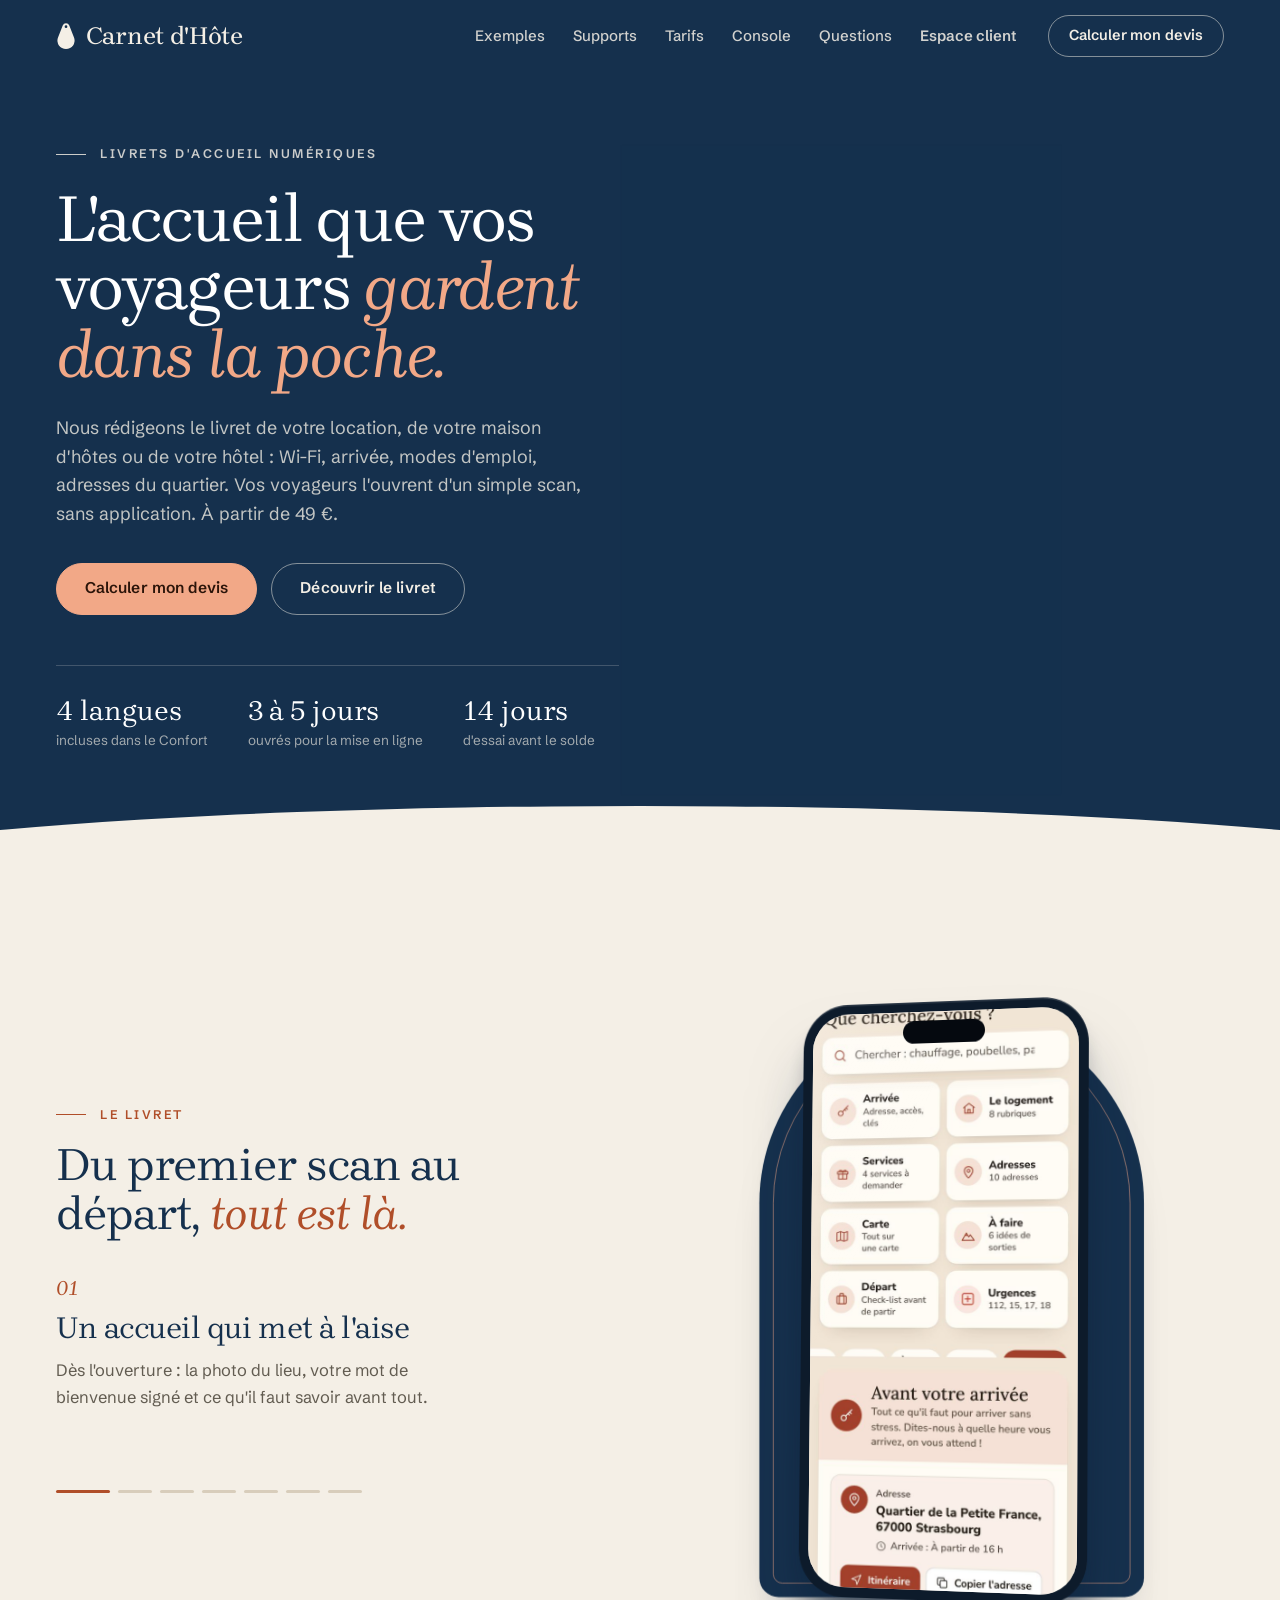
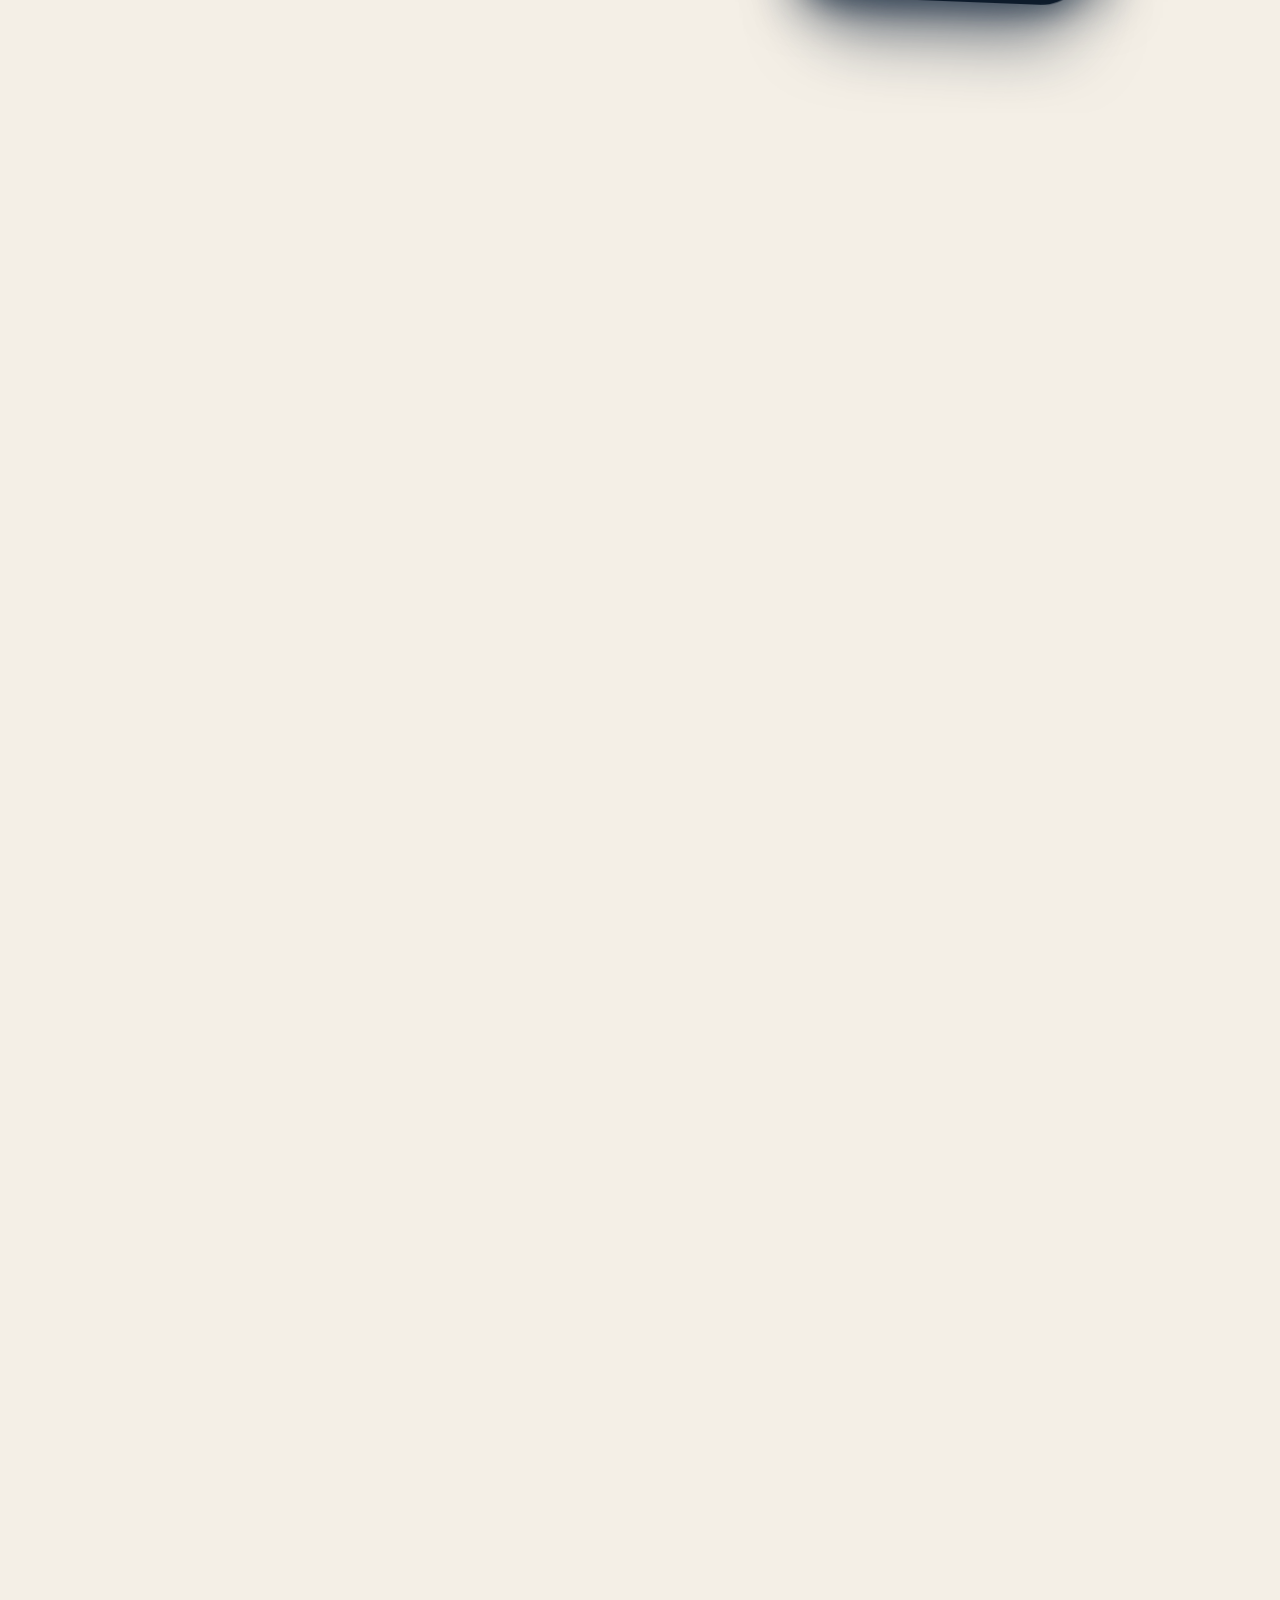
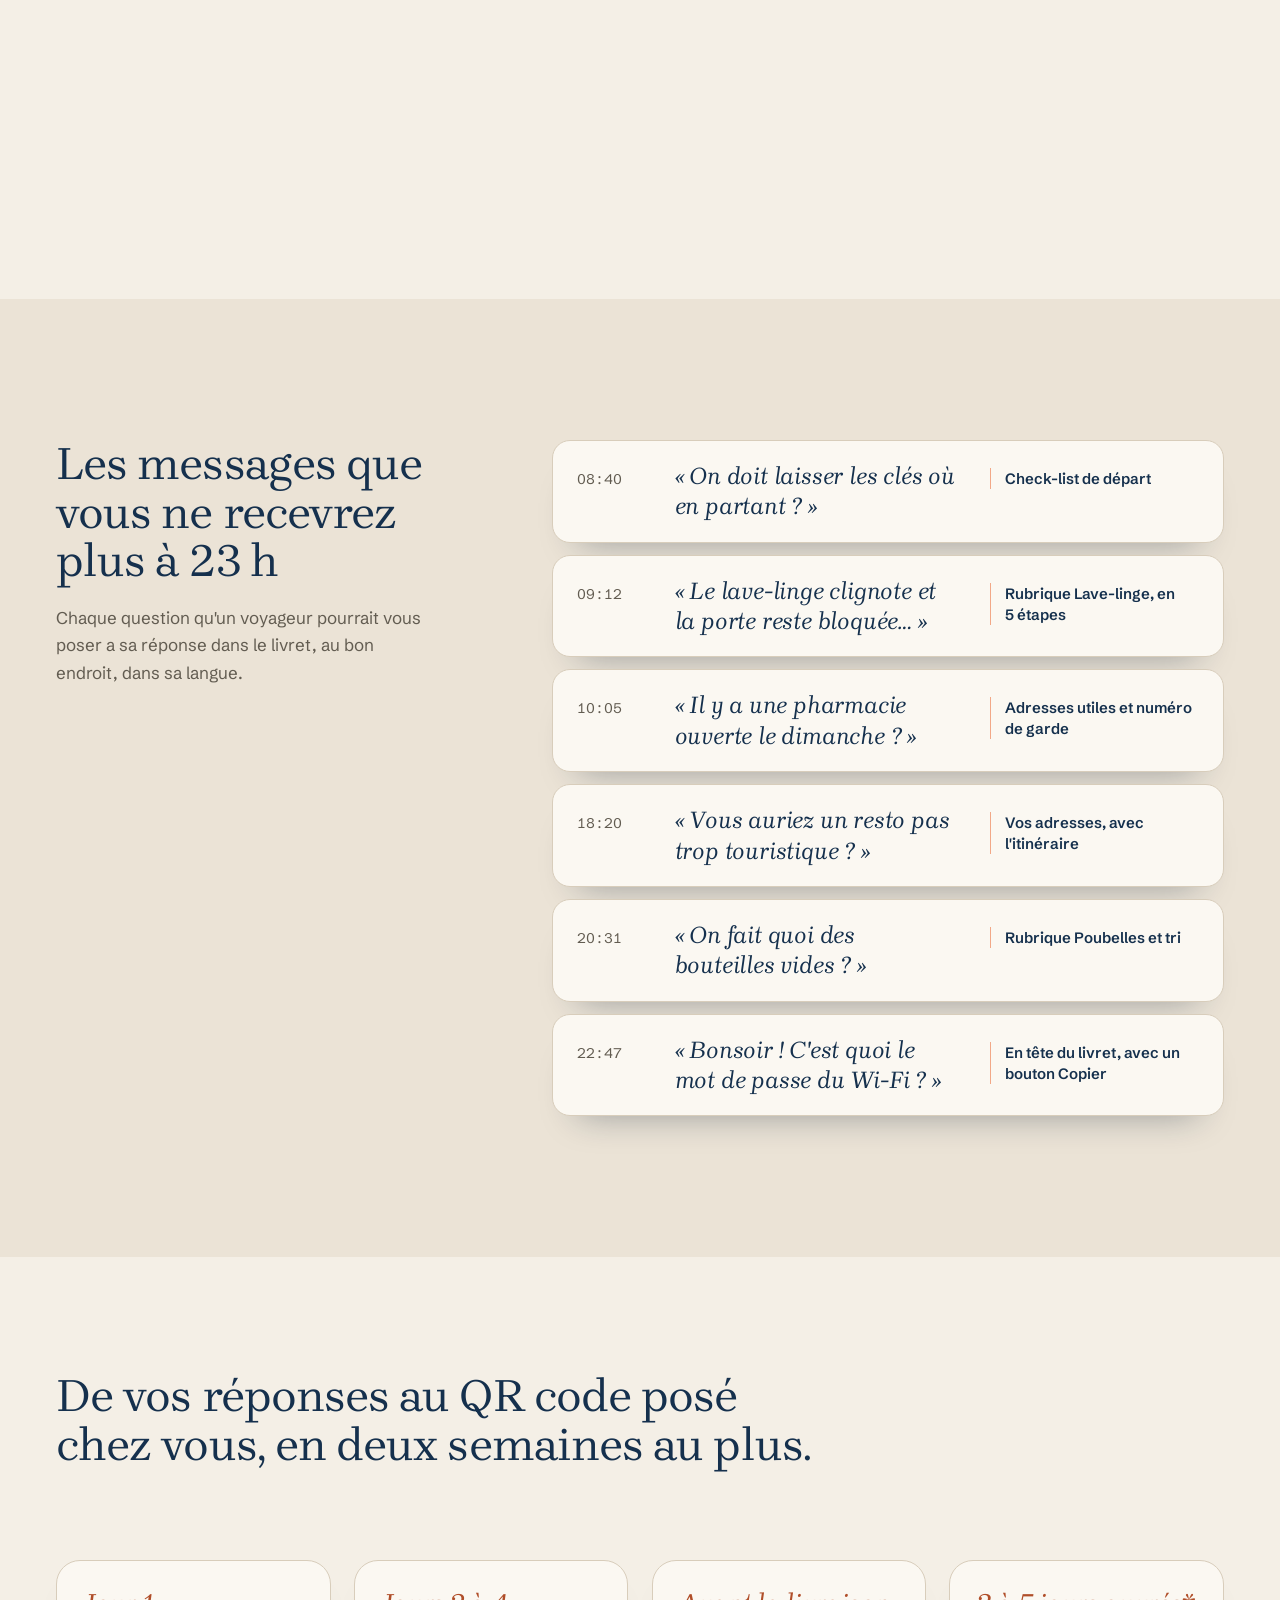
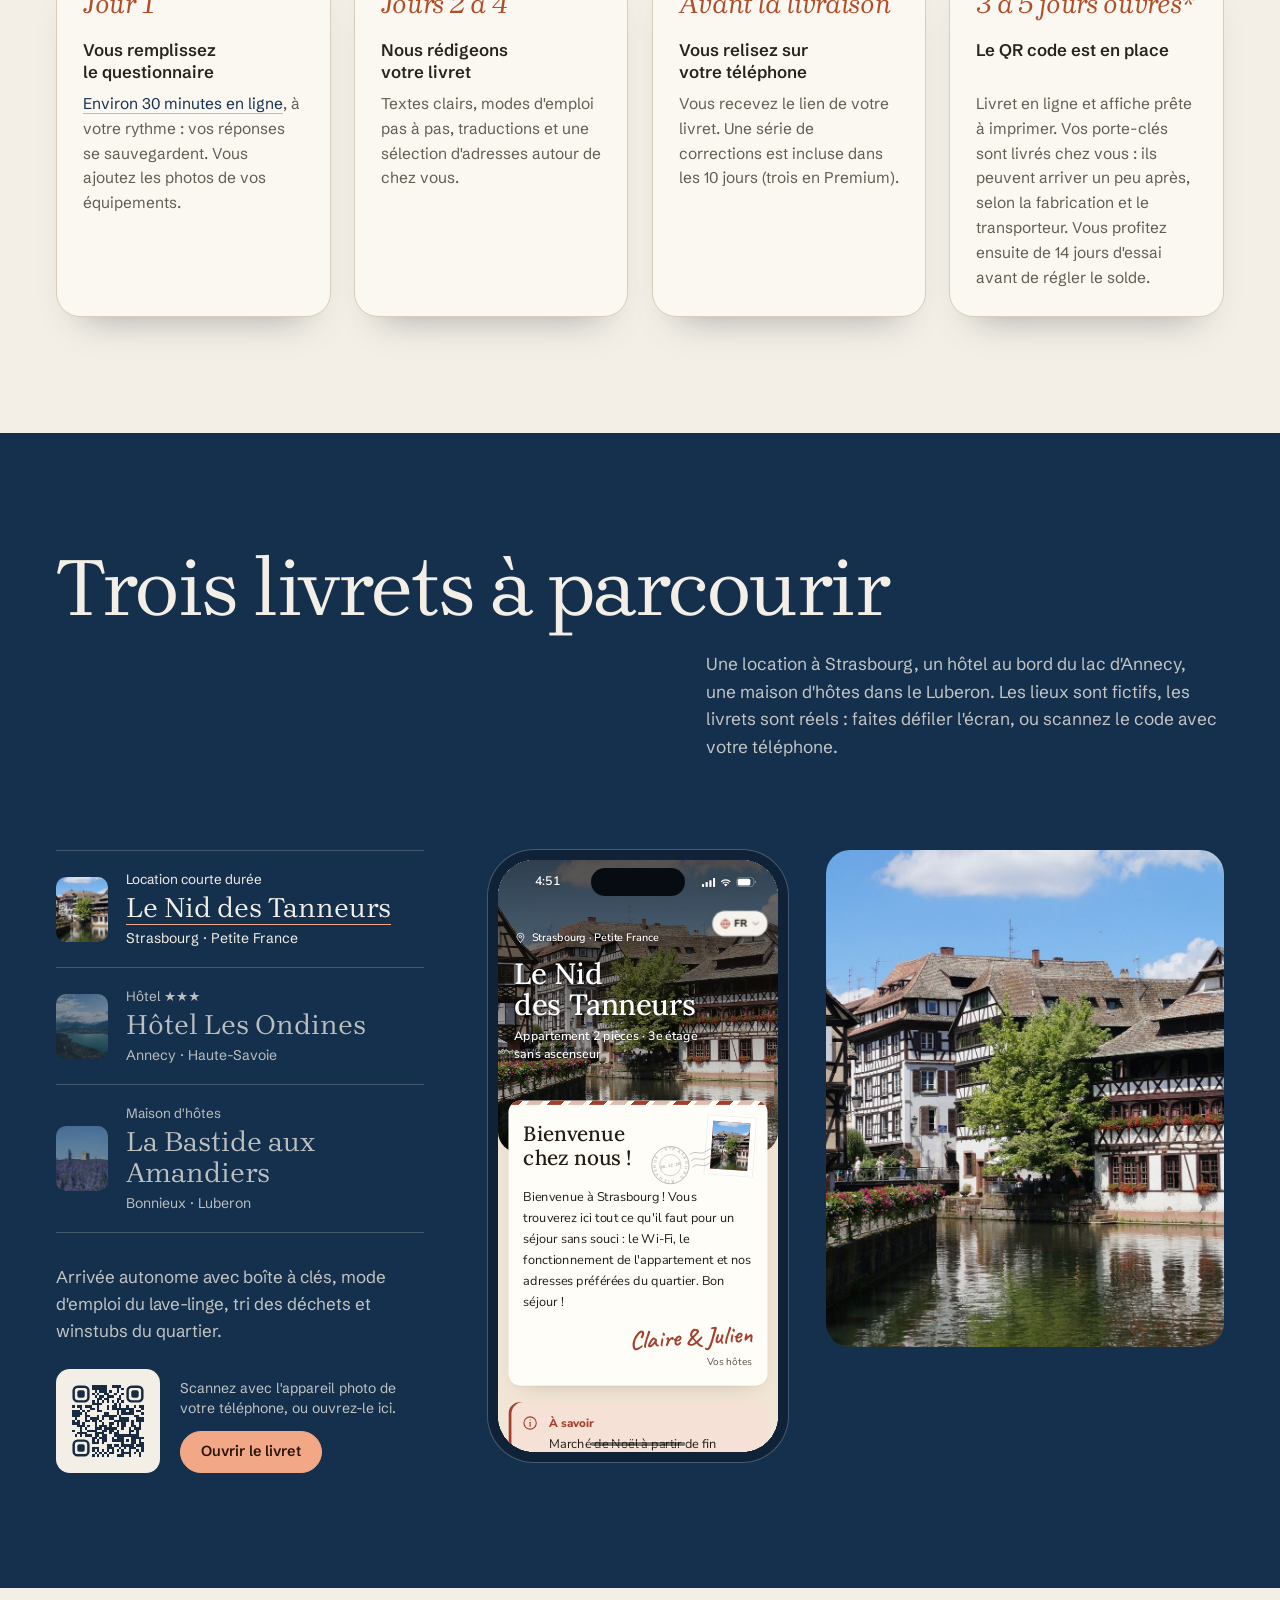
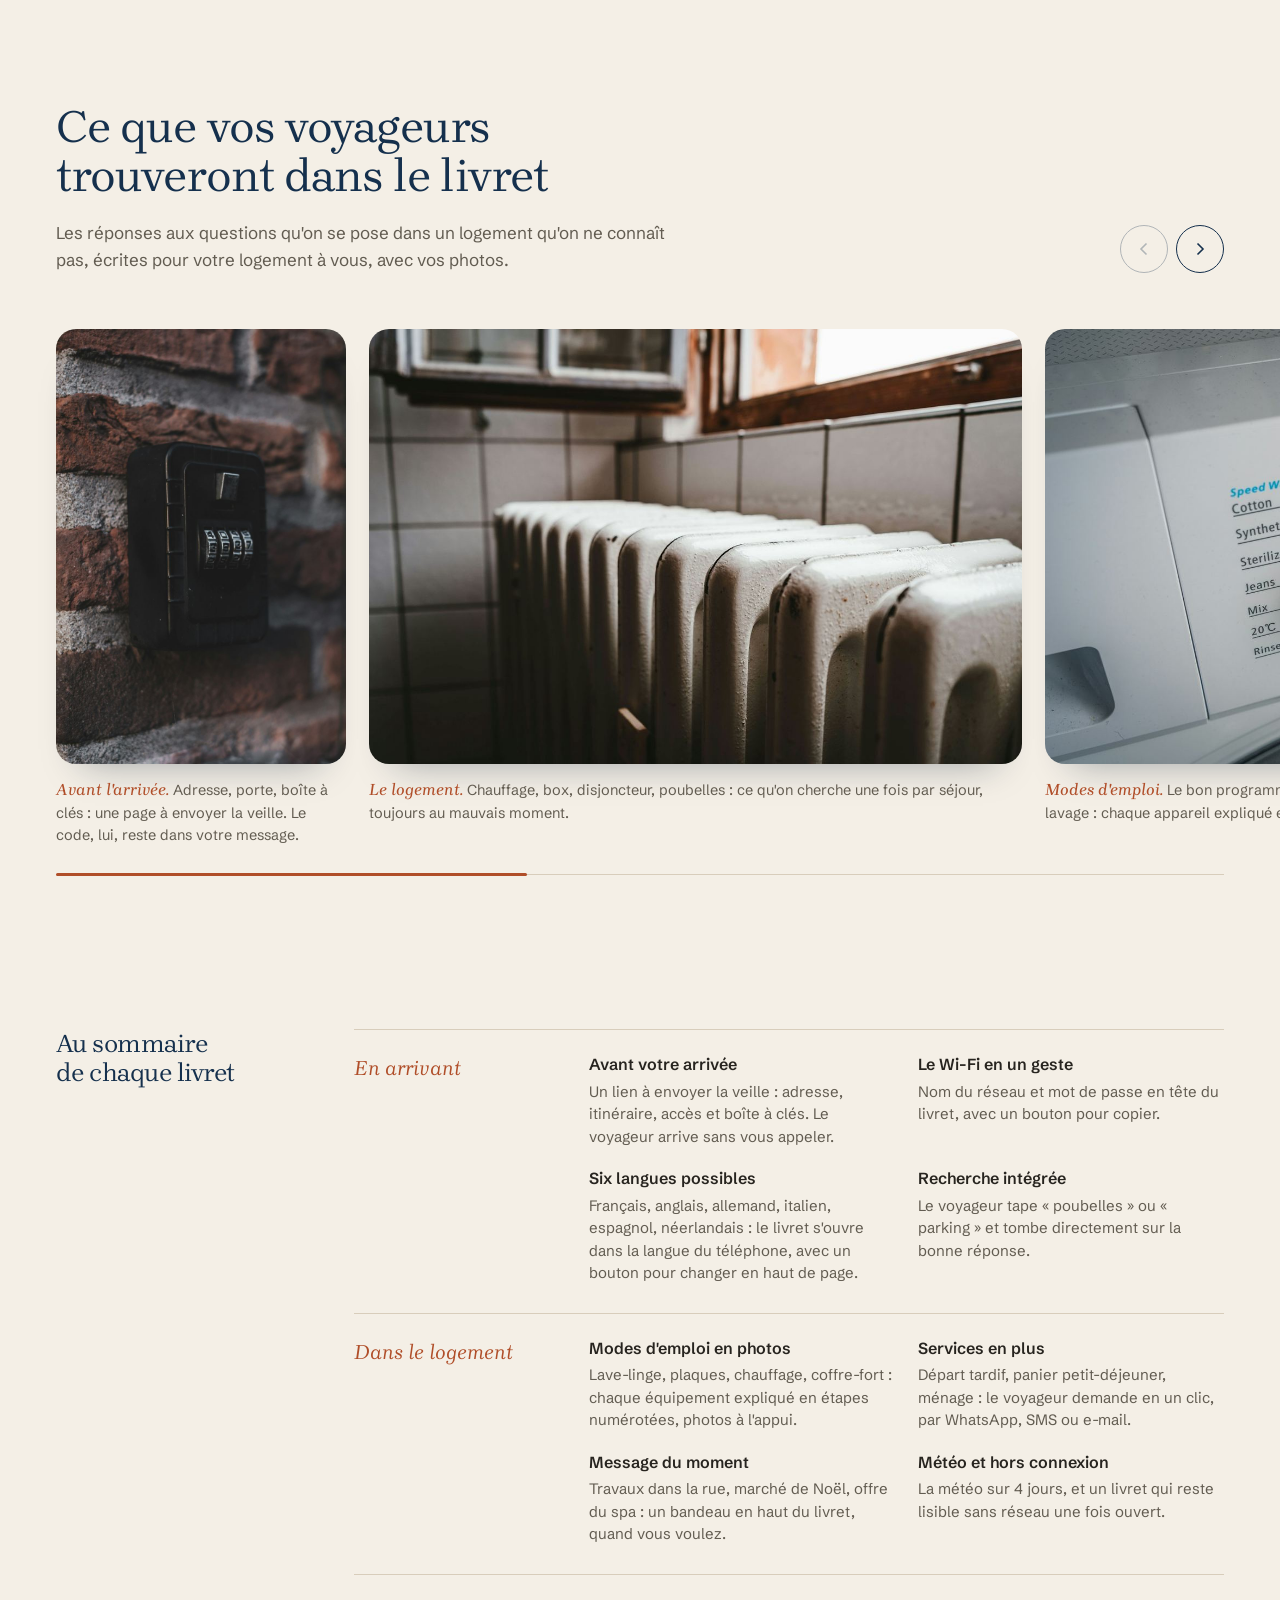
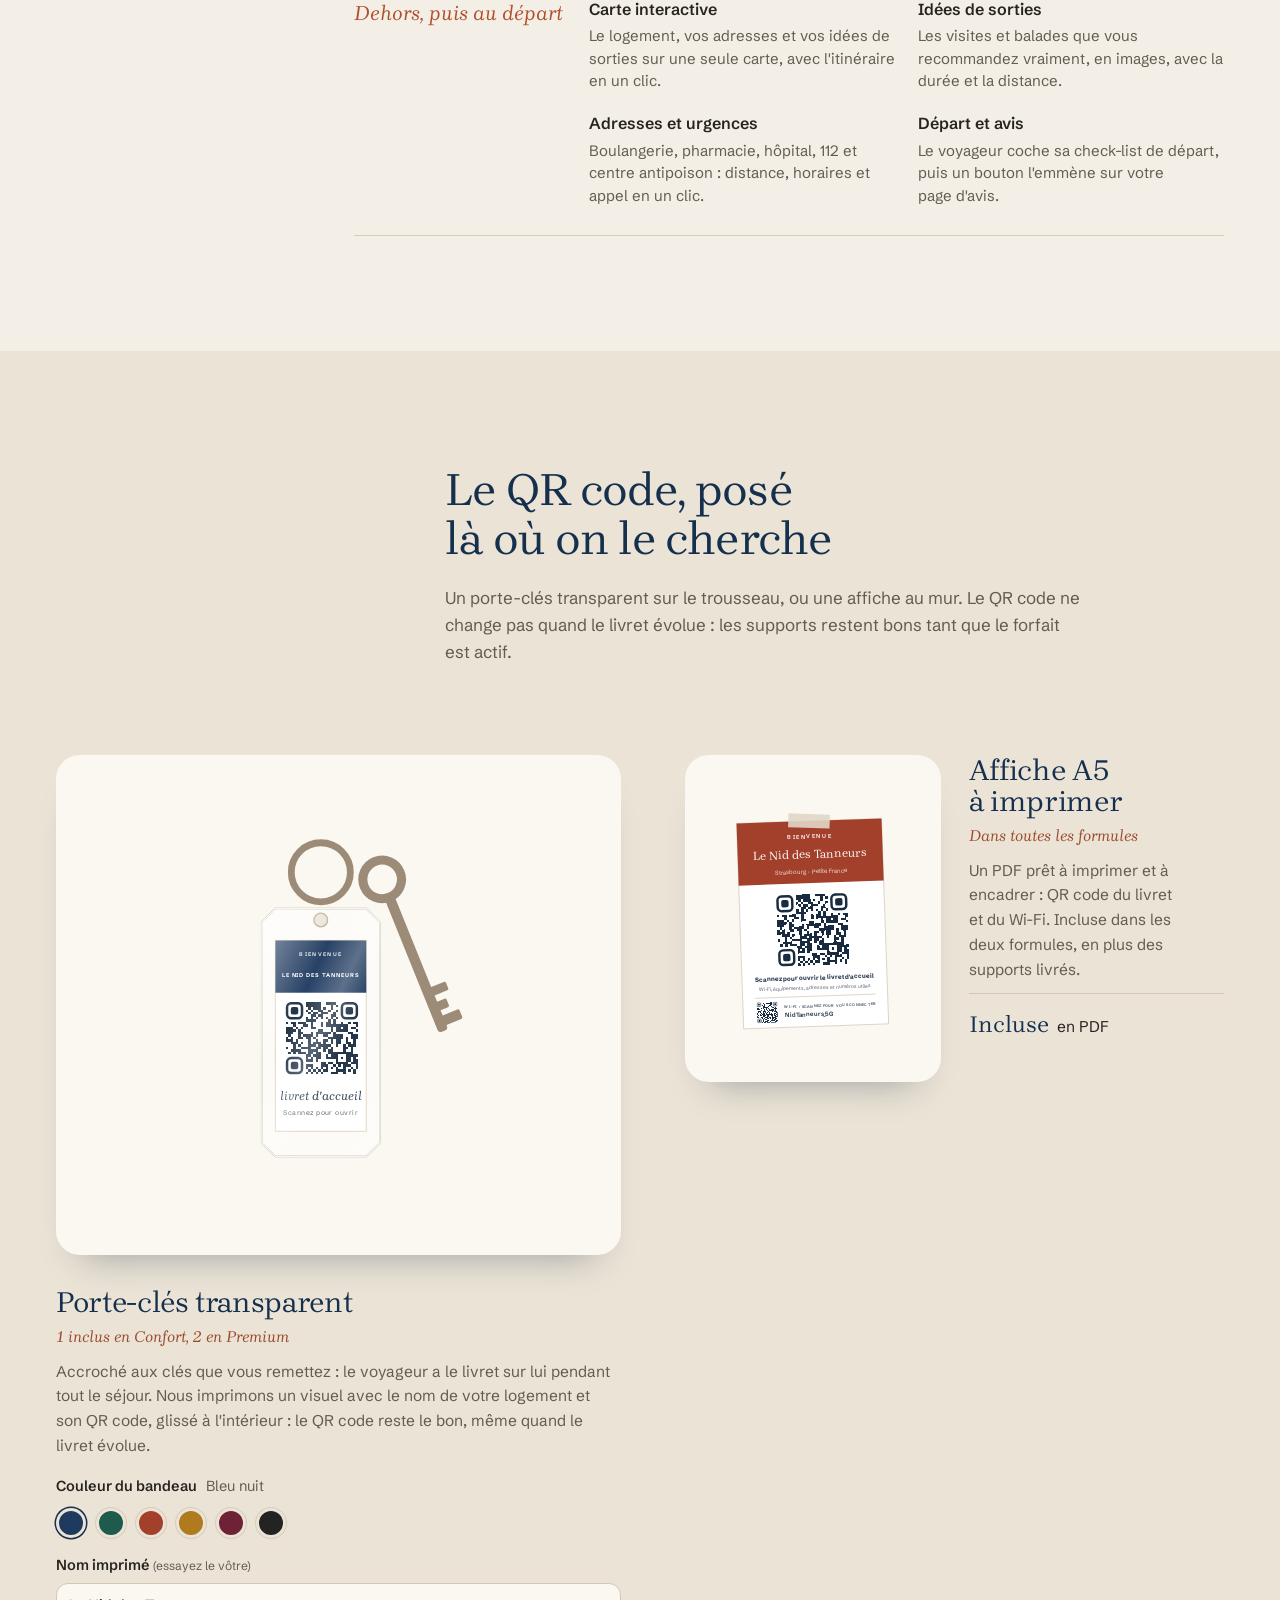
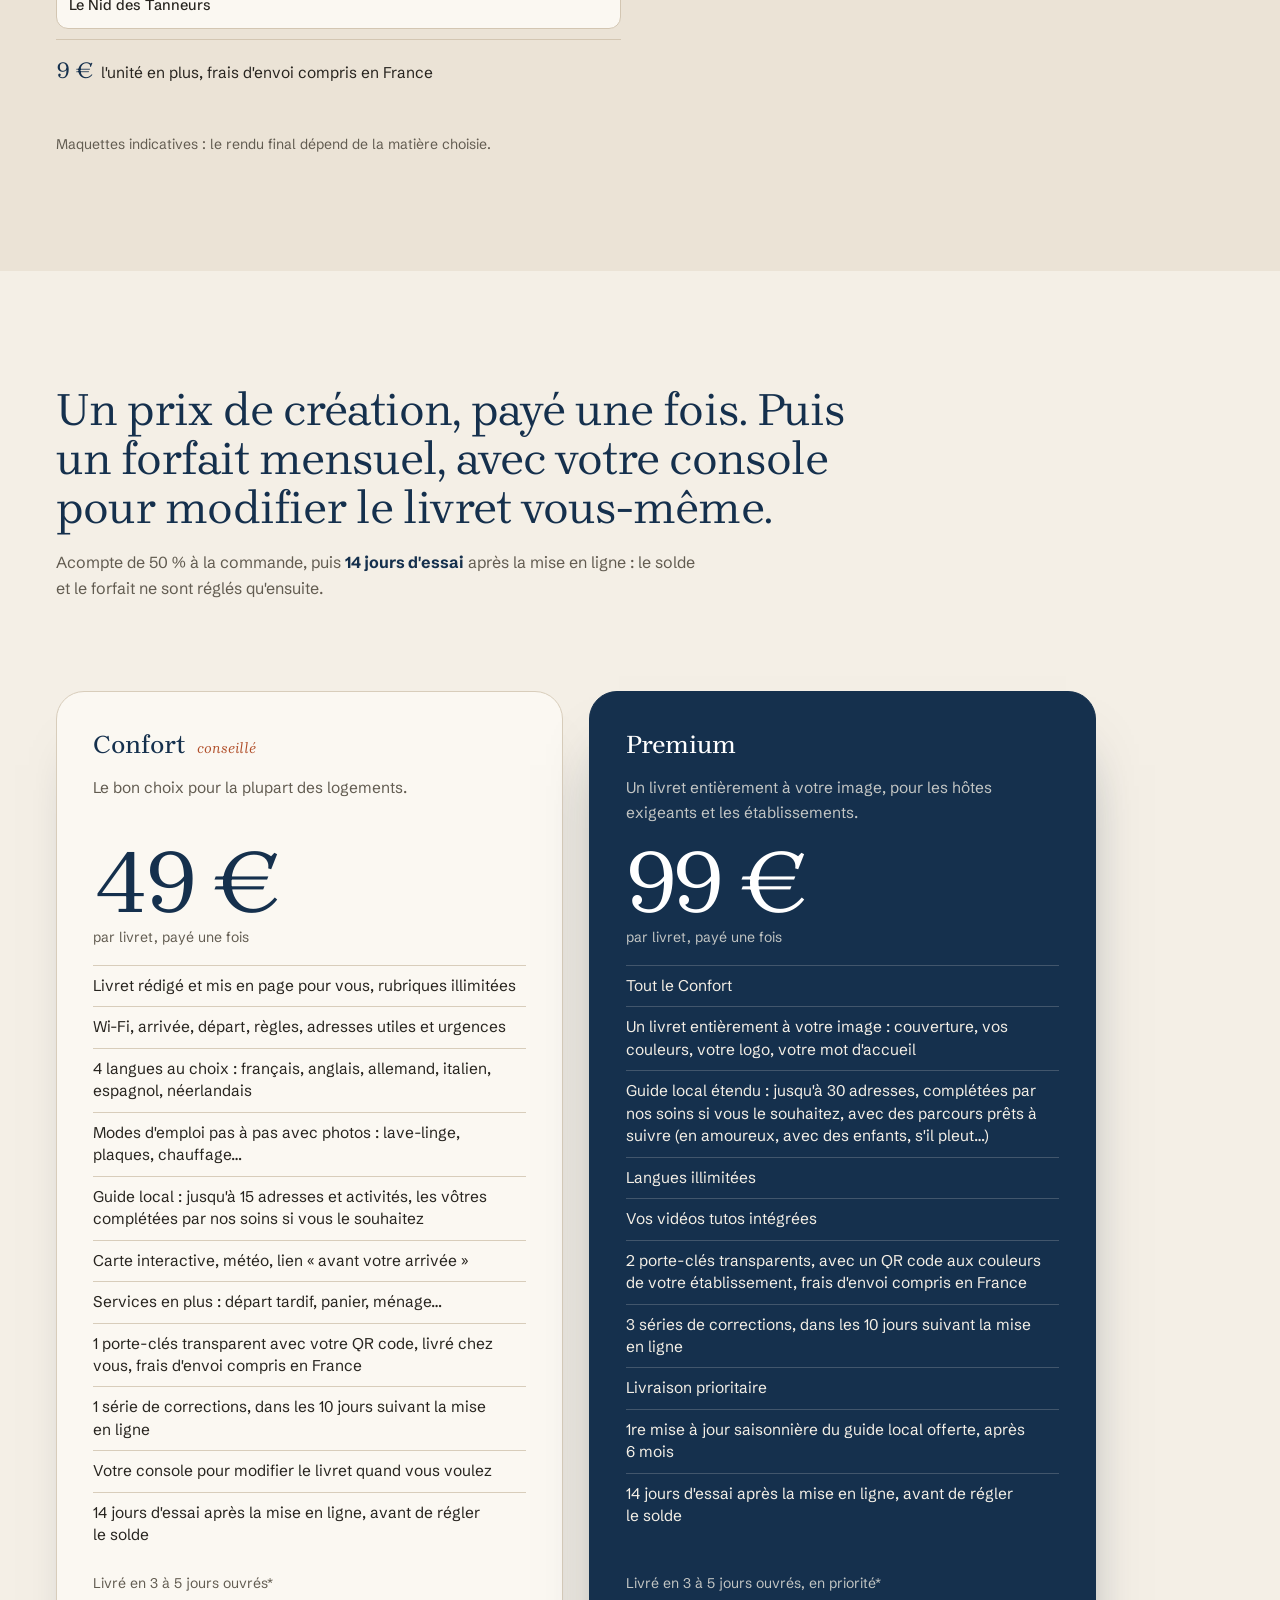
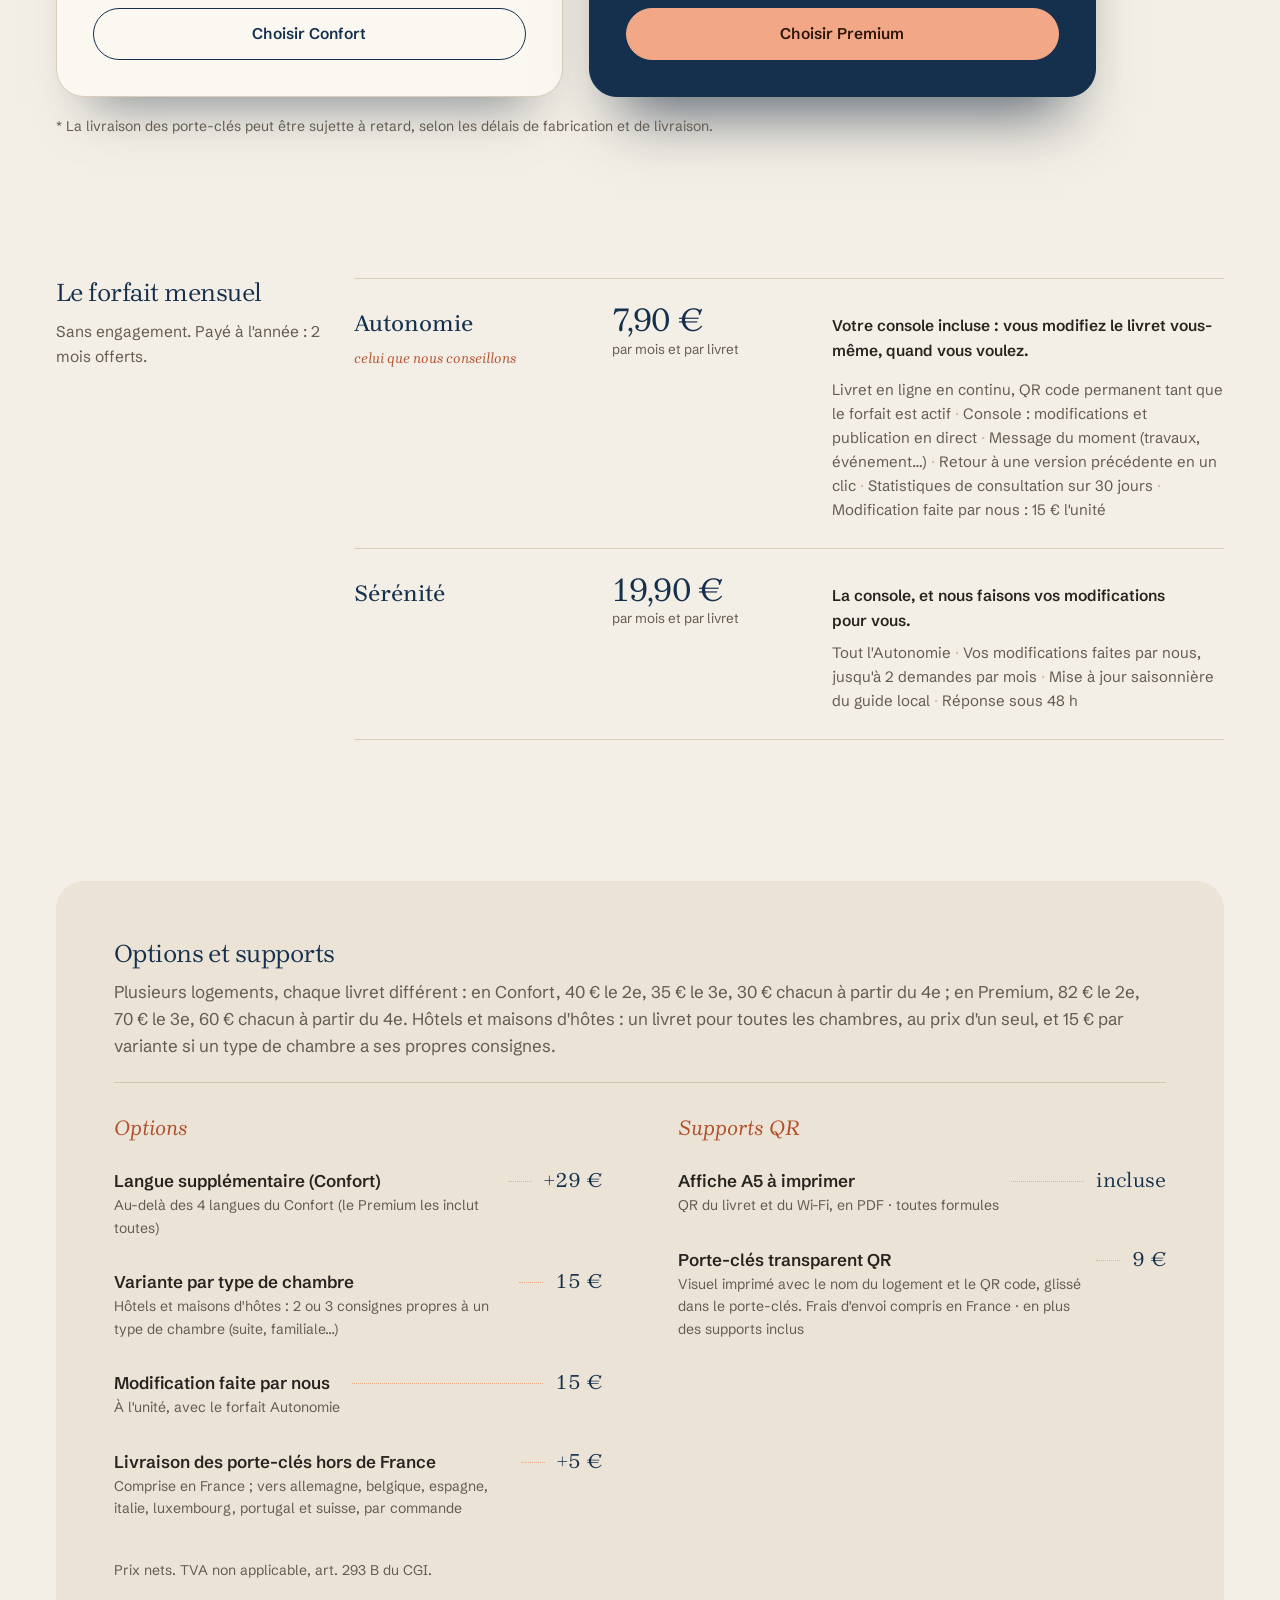
==== commit cebed633: "Coordonnées légales : SIRET et médiateur de la consommation (CM2C) Co-Authored-By: Claude Sonnet 5.5" ====
--- a/index.html
+++ b/index.html
@@ -566,7 +566,7 @@
 
 <div class="devis-bar" id="devis-bar"><div><b id="bar-total">49 €</b><small id="bar-sub">puis 7,90 €/mois</small></div><a href="#folio">Voir le détail</a></div>
 
-<script src="assets/js/config.js?v=56"></script>
+<script src="assets/js/config.js?v=57"></script>
 <script src="assets/js/tarifs.js?v=63"></script>
 <script src="assets/js/icons.js?v=52"></script>
 <script src="data/livrets.js"></script>
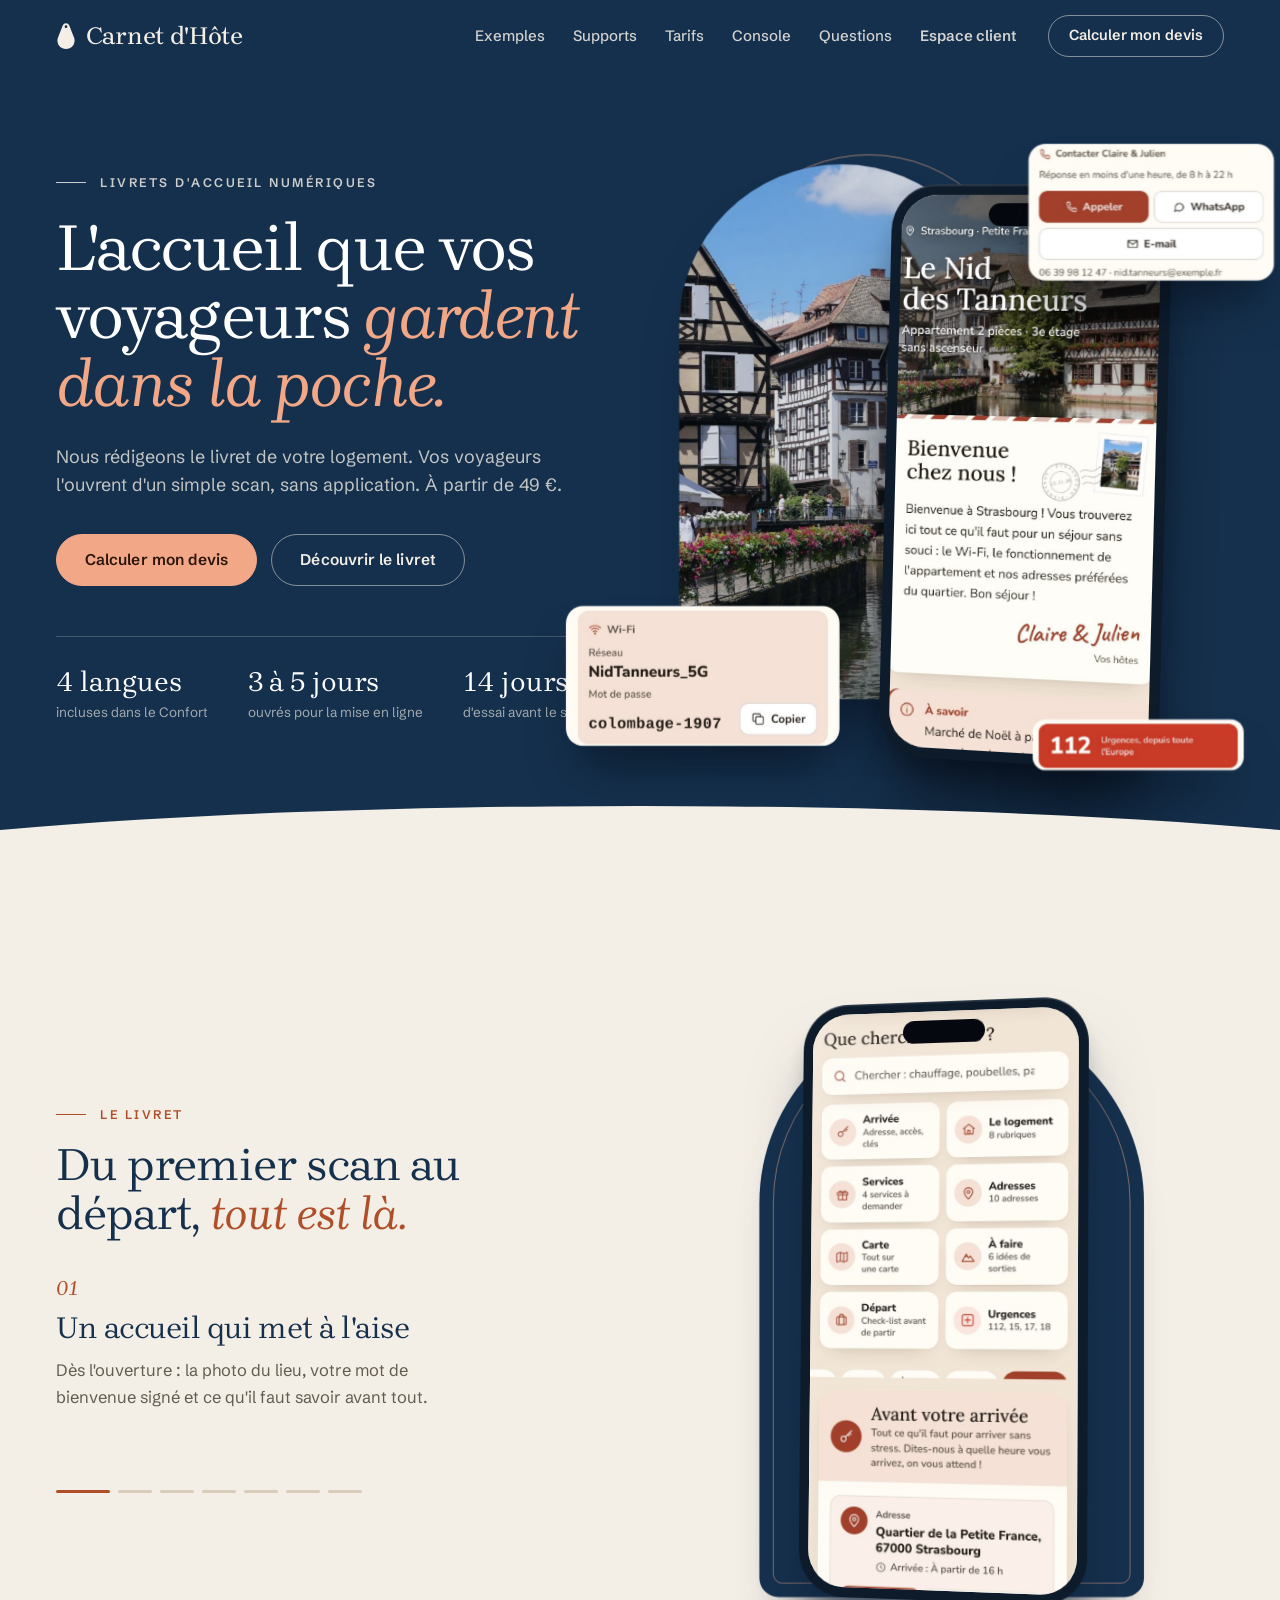
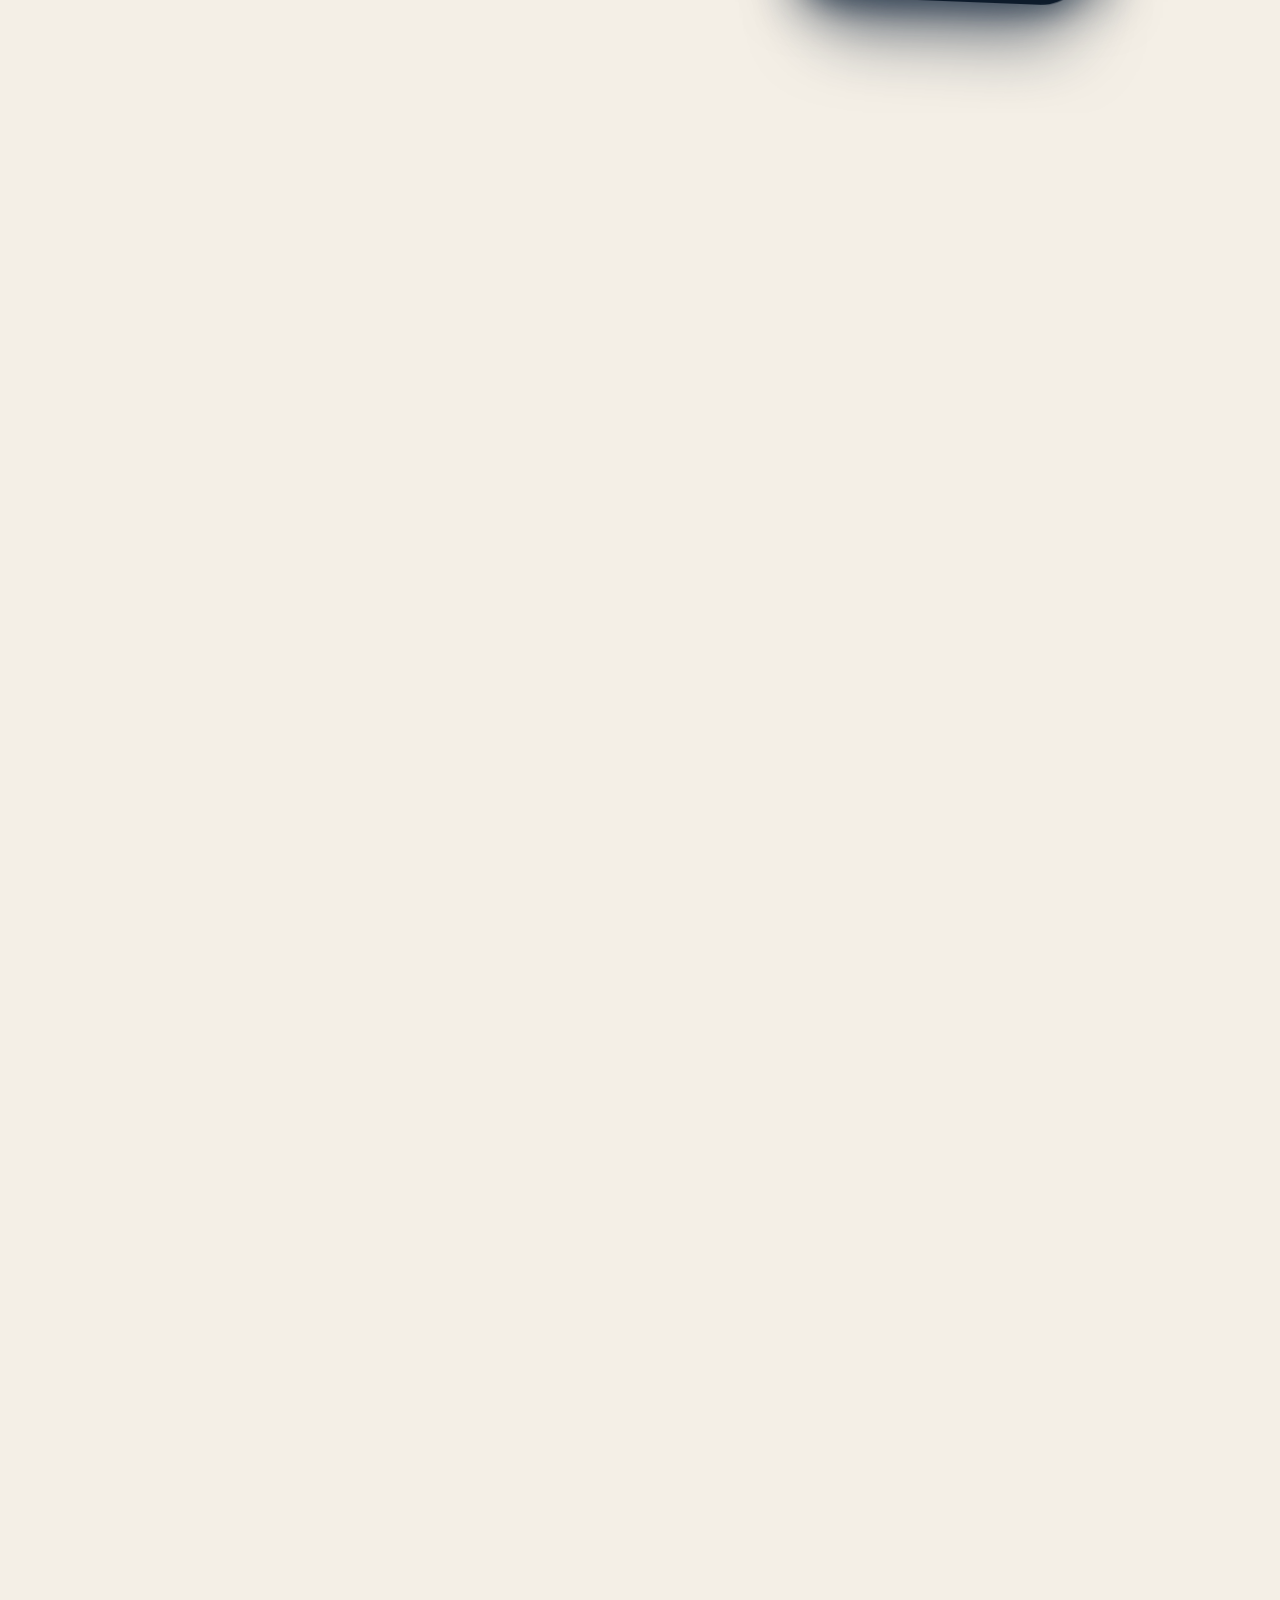
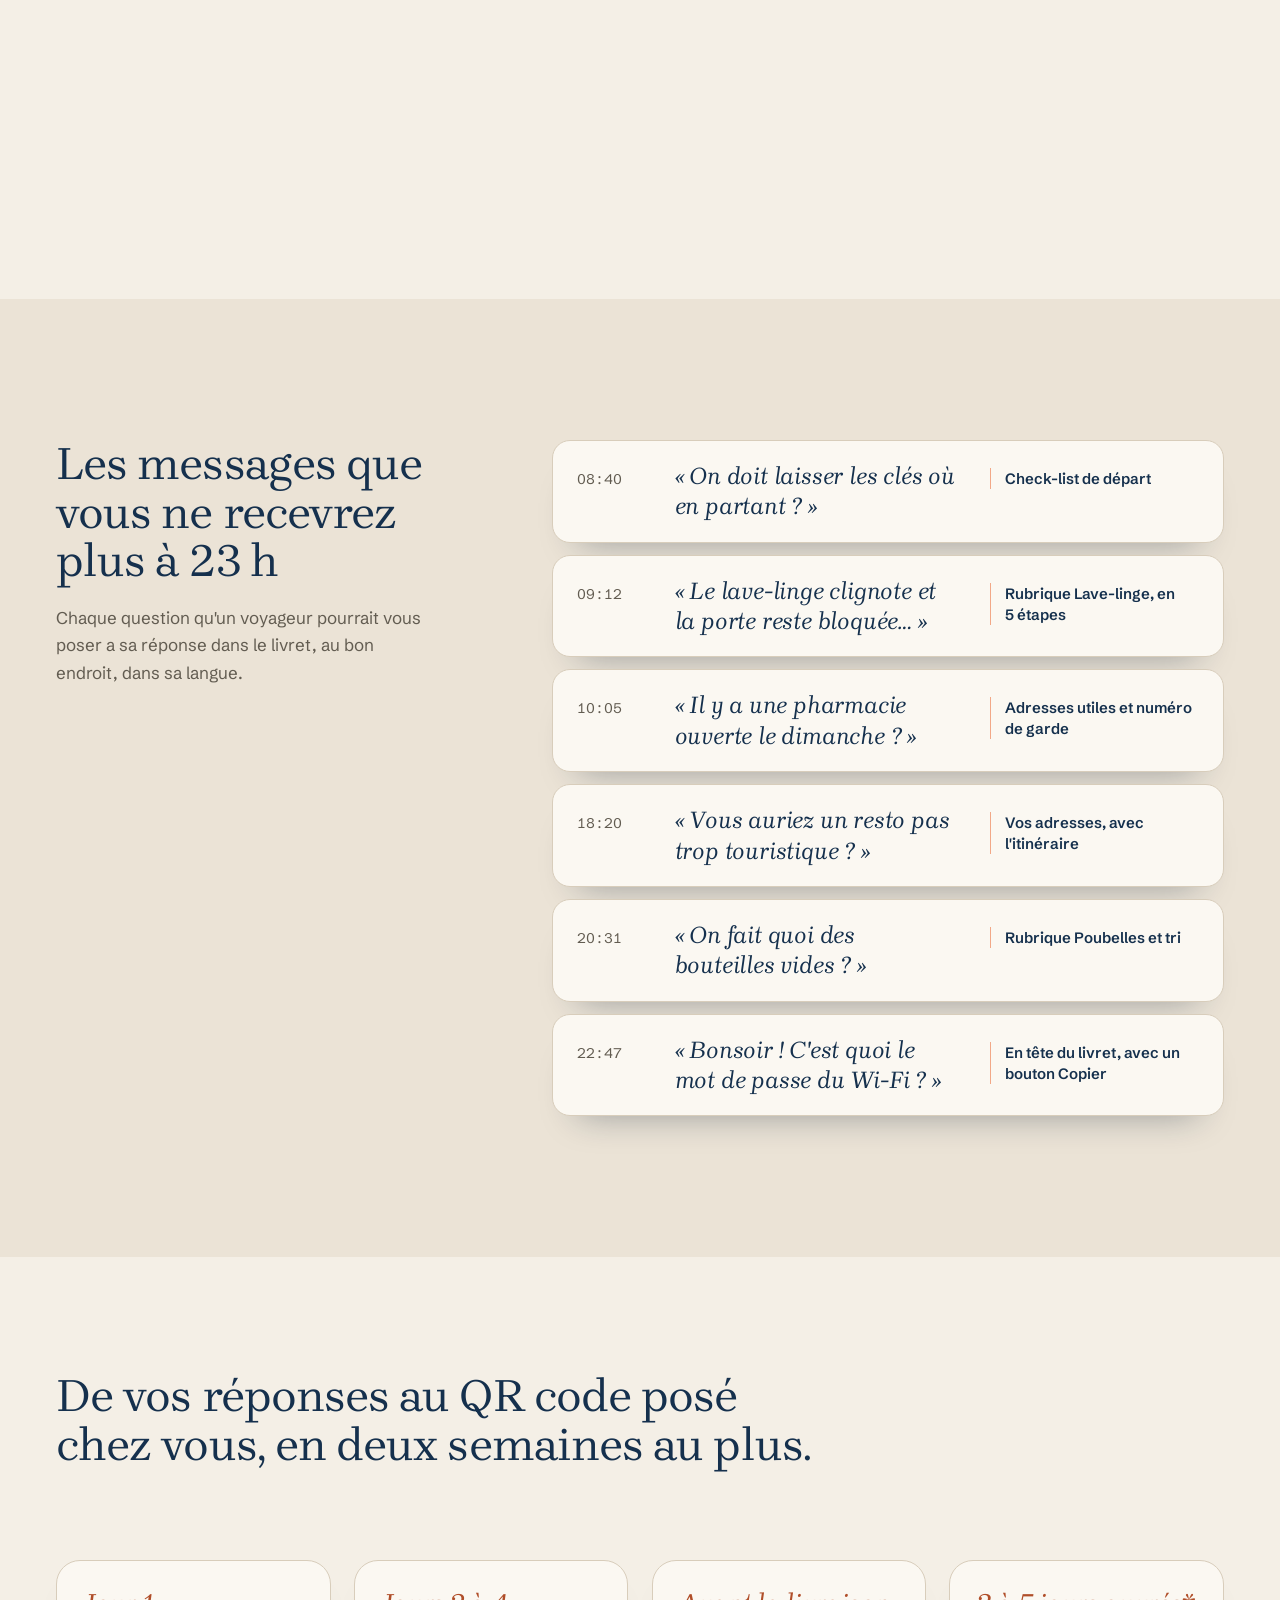
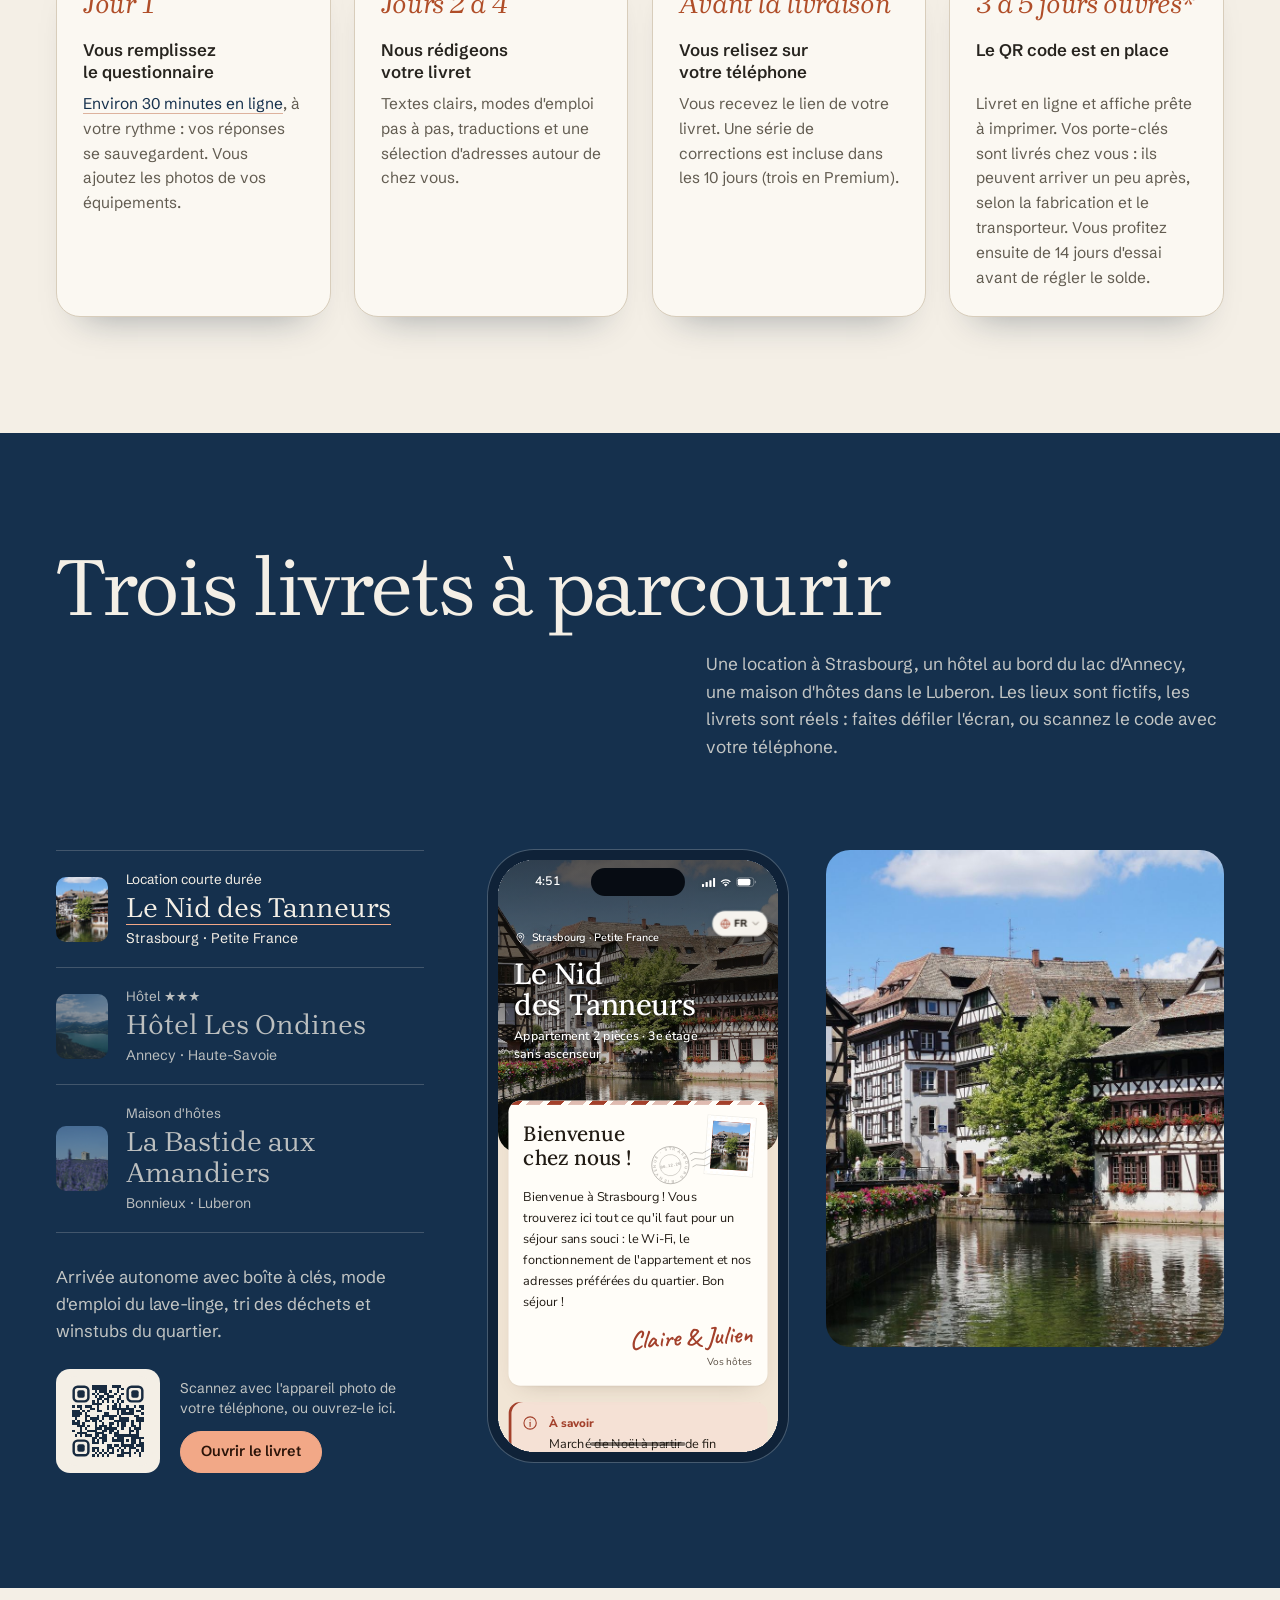
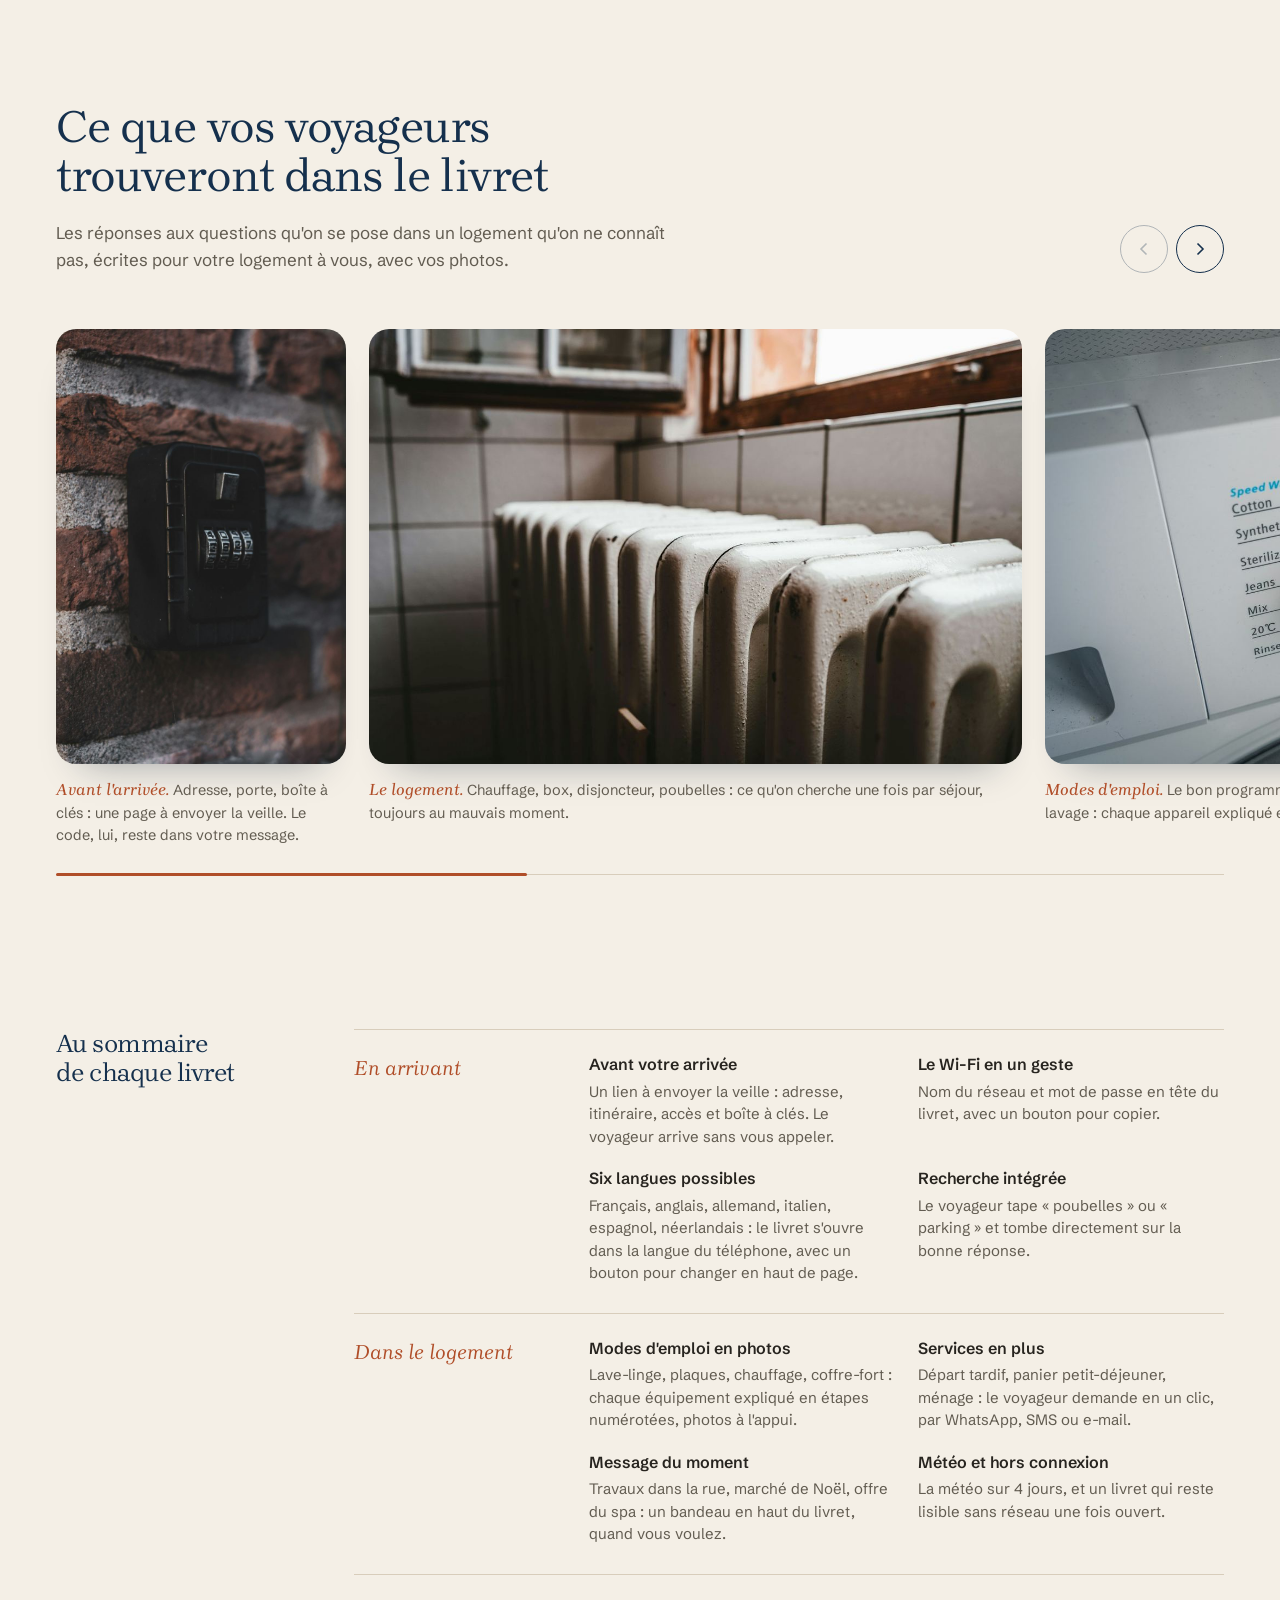
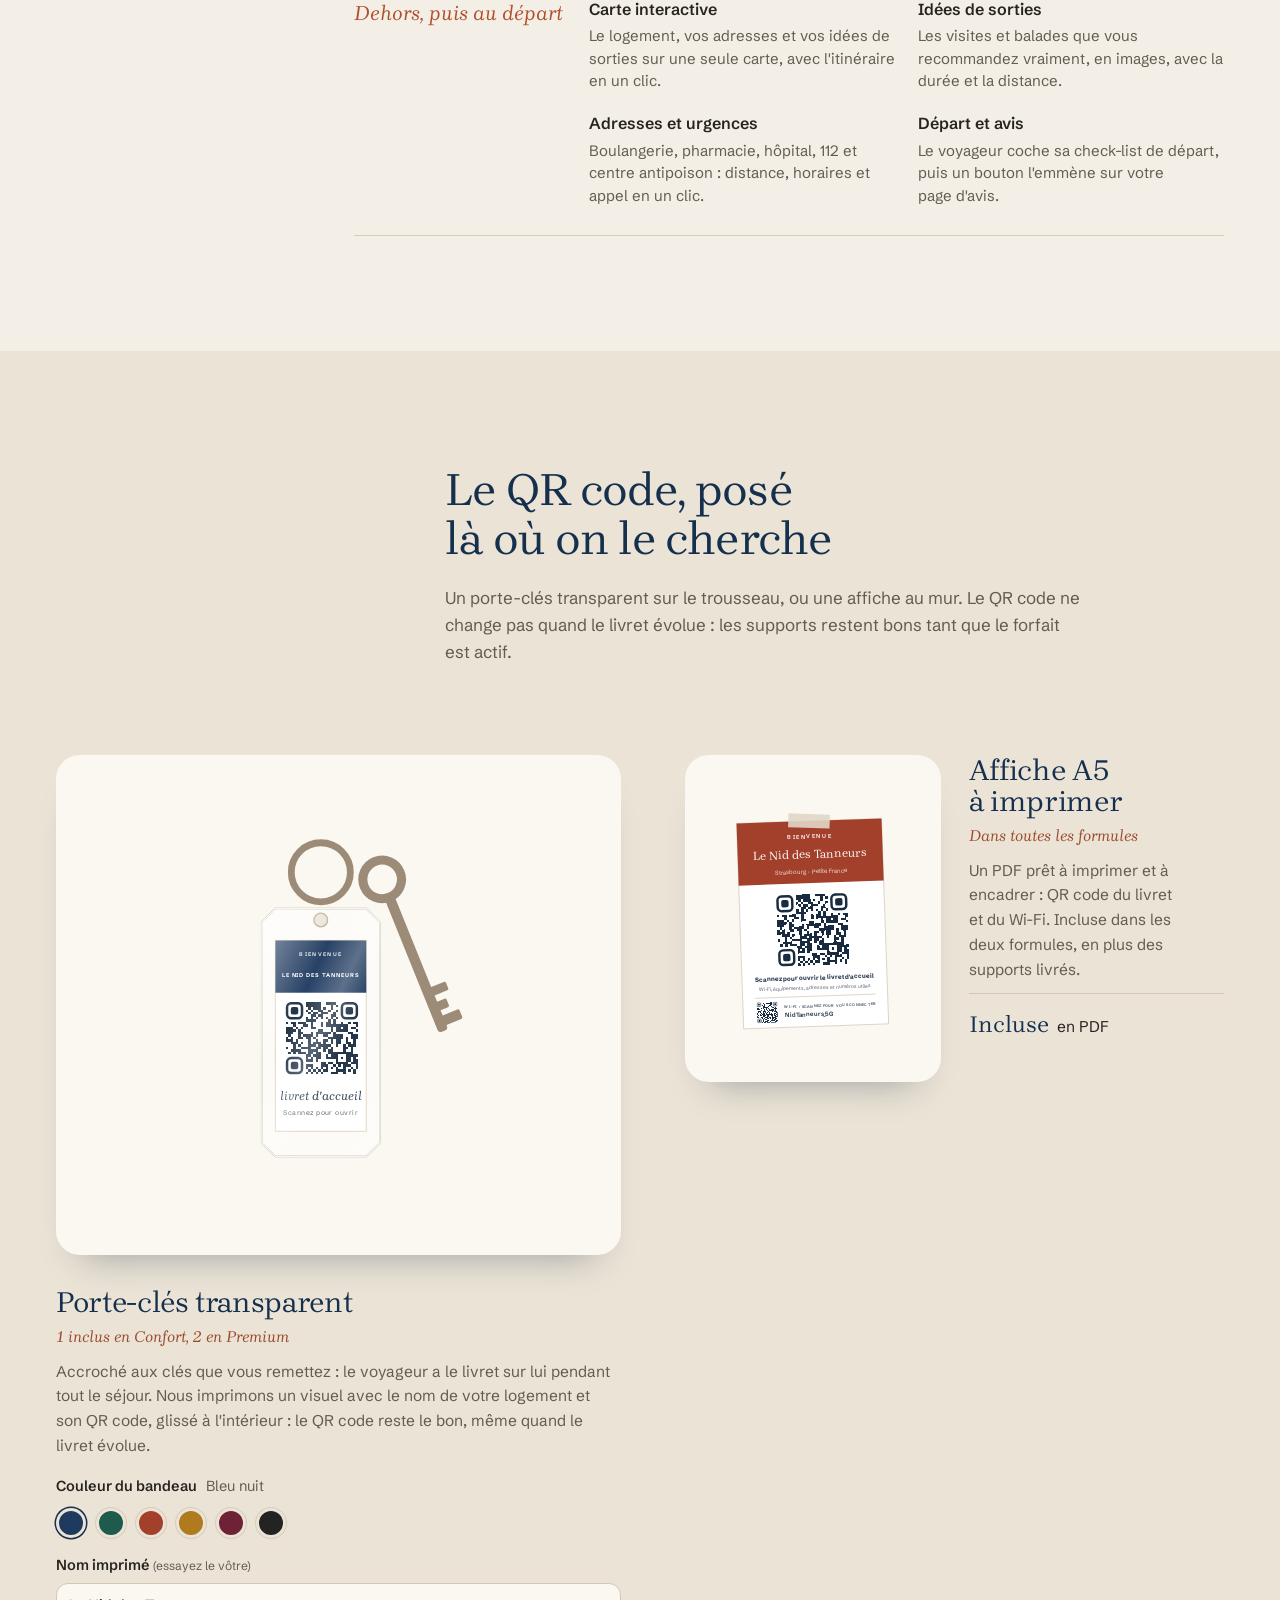
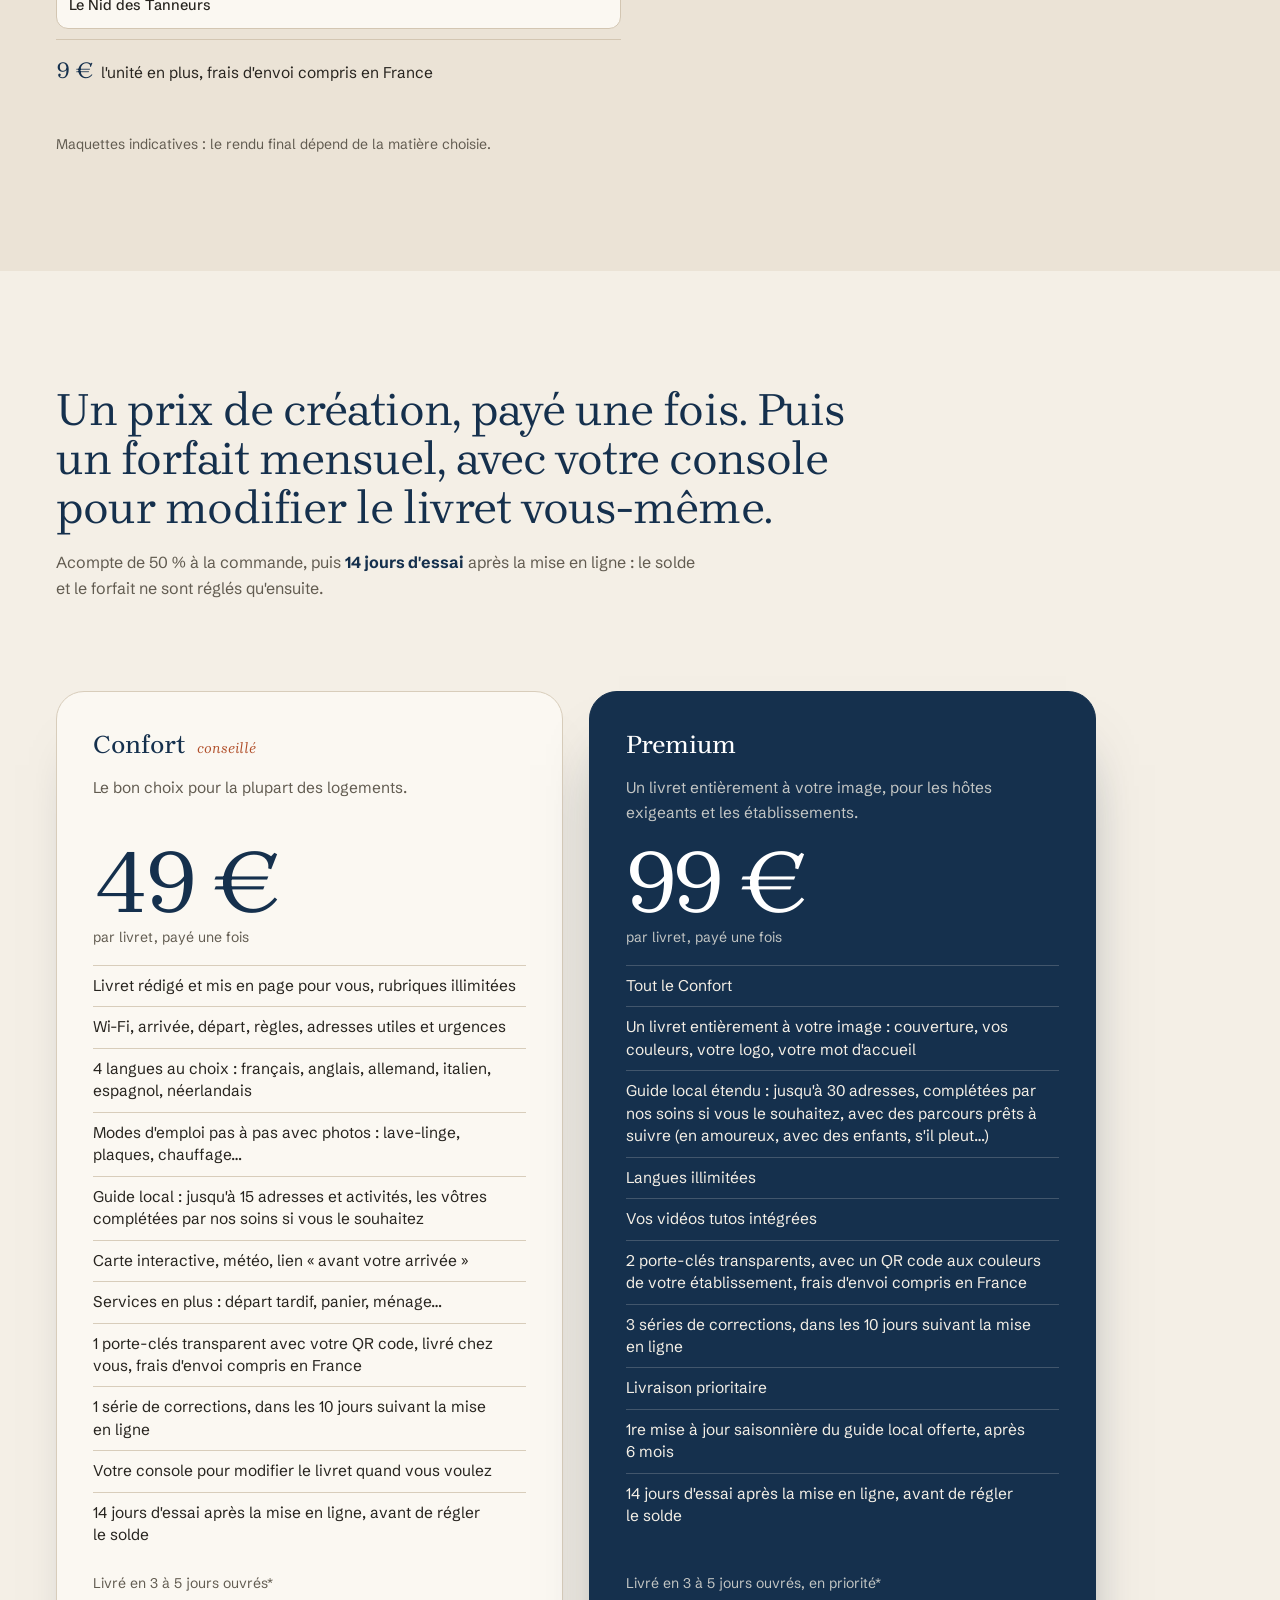
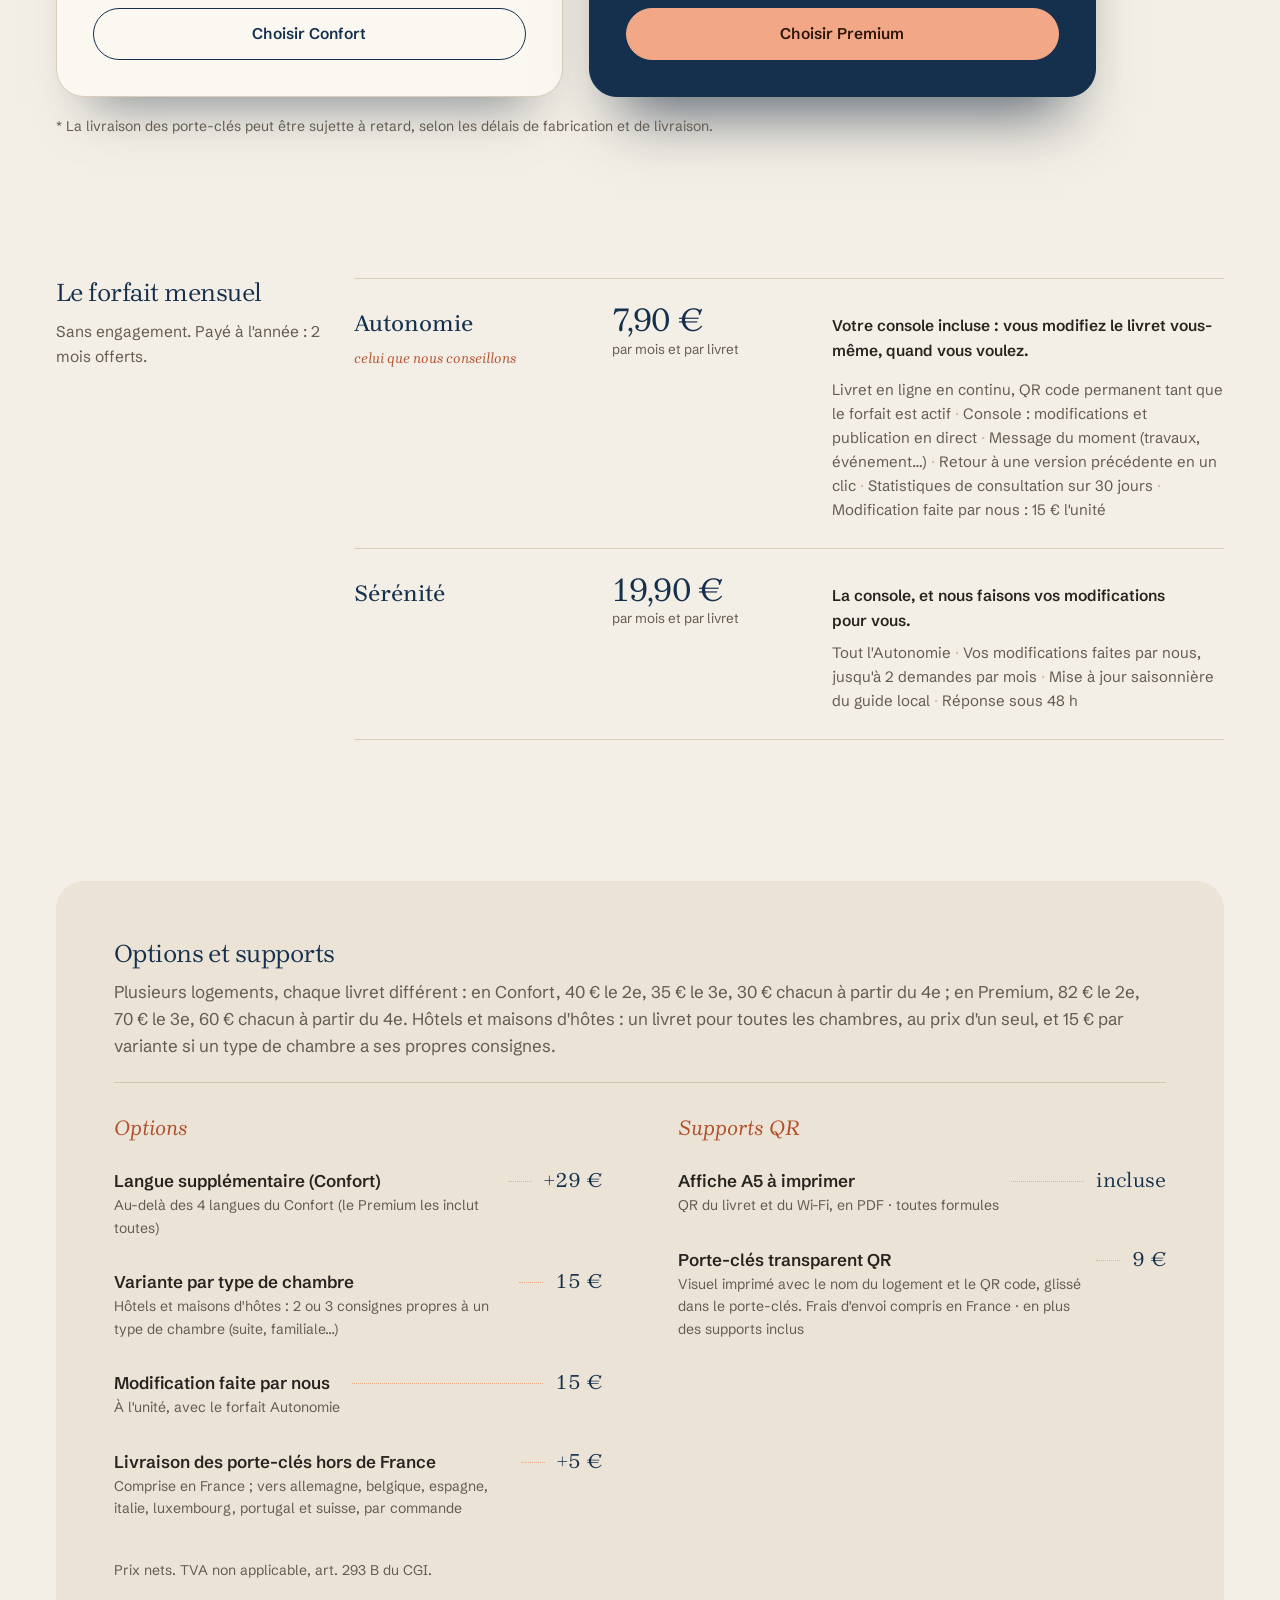
==== commit f1a4f344: "Vitrine mobile : accroche raccourcie, scène du héros recomposée, téléphone du livret adapté à la hau" ====
--- a/index.html
+++ b/index.html
@@ -18,7 +18,7 @@
 <script type="application/ld+json">{"@context":"https://schema.org","@type":"WebSite","name":"Carnet d'Hôte","url":"https://carnetdhote.fr/","inLanguage":"fr","description":"Livrets d'accueil digitaux avec QR code pour locations courte durée, maisons d'hôtes et hôtels."}</script>
 <link rel="stylesheet" href="assets/css/fonts.css?v=56">
 <link rel="stylesheet" href="assets/css/site.css?v=62">
-<link rel="stylesheet" href="assets/css/vitrine.css?v=1">
+<link rel="stylesheet" href="assets/css/vitrine.css?v=2">
 <script>document.documentElement.classList.add("js");</script>
 </head>
 <body>
@@ -65,7 +65,7 @@
       <div class="vx-hero-txt">
         <p class="vx-kicker">Livrets d'accueil numériques</p>
         <h1 class="vx-h1" id="t-hero">L'accueil que vos voyageurs <em>gardent dans la poche.</em></h1>
-        <p class="vx-lead">Nous rédigeons le livret de votre location, de votre maison d'hôtes ou de votre hôtel : Wi-Fi, arrivée, modes d'emploi, adresses du quartier. Vos voyageurs l'ouvrent d'un simple scan, sans application. À partir de <span data-prix-min>49 €</span>.</p>
+        <p class="vx-lead">Nous rédigeons le livret de votre logement. Vos voyageurs l'ouvrent d'un simple scan, sans application. À partir de <span data-prix-min>49 €</span>.</p>
         <div class="vx-cta"><a class="btn peche" href="#devis">Calculer mon devis</a><a class="btn contour-clair" href="#livret">Découvrir le livret</a></div>
         <ul class="vx-mini">
           <li><strong>4 langues</strong>incluses dans le Confort</li>
--- a/assets/css/vitrine.css
+++ b/assets/css/vitrine.css
@@ -199,26 +199,40 @@
 
 /* ---------- petits écrans ---------- */
 @media (max-width: 980px) {
-  .vx-hero-grid { grid-template-columns: 1fr; gap: 10px; }
-  .vx-scene { height: 540px; transform: scale(.86); transform-origin: 50% 0; margin: 20px 0 -50px; }
-  .vx-mini { gap: 18px 26px; }
+  .vx-hero { padding: 28px 0 96px; }
+  .vx-hero-grid { grid-template-columns: 1fr; gap: 18px; }
+  .vx-h1 { margin: 16px 0 16px; }
+  .vx-lead { margin-bottom: 26px; }
+  /* la scène est recomposée pour l'écran du téléphone (rien n'est réduit après coup) */
+  .vx-scene { width: min(100%, 420px); height: 470px; margin: 8px auto 0; }
+  .vx-arch { left: 0; top: 12px; width: 190px; height: 380px; border-radius: 95px 95px 14px 14px; }
+  .vx-arch-line { left: 16px; top: 2px; width: 190px; height: 380px; border-radius: 95px 95px 14px 14px; }
+  .vx-phone { left: auto; right: 6px; top: 66px; width: 202px; height: 404px; border-radius: 34px; padding: 8px; }
+  .vx-scr { border-radius: 27px; }
+  .vx-phone .vx-notch { top: 14px; width: 60px; height: 17px; margin-left: -30px; }
+  .vx-f1 { left: 8px; bottom: 18px; width: 164px; border-radius: 13px; }
+  .vx-f2 { right: 14px; top: 0; width: 170px; border-radius: 13px; }
+  .vx-f3 { display: none; }
   .vx-pin { top: 64px; height: calc(100vh - 64px); height: calc(100dvh - 64px); }
-  .vx-pin-grid { grid-template-columns: 1fr; grid-template-rows: 56% 44%; gap: 0; }
-  .vx-device { order: 1; height: auto; }
-  .vx-copy { order: 2; align-self: start; padding-top: 6px; }
-  .vx-dv-arch { width: 240px; height: 370px; margin: -185px 0 0 -114px; }
-  .vx-sphone { width: 196px; height: 402px; border-radius: 32px; padding: 7px; }
-  .vx-sphone .vx-scr { border-radius: 26px; }
-  .vx-sphone .vx-notch { top: 13px; width: 56px; height: 16px; margin-left: -28px; }
+  .vx-pin-grid { grid-template-columns: 1fr; grid-template-rows: minmax(0, 1fr) auto; gap: 0; padding-bottom: 14px; }
+  .vx-device { order: 1; height: 100%; min-height: 0; padding: 12px 0 6px; }
+  .vx-copy { order: 2; align-self: end; }
   .vx-copy .vx-kicker, .vx-copy .vx-h2 { display: none; }
-  .vx-stack { height: 170px; }
-  .vx-ticks { margin-top: 14px; }
-  .vx-stp h3 { font-size: 1.55rem; }
-  .vx-stp p { font-size: 15.5px; }
+  .vx-dv-arch { top: 50%; height: 94%; width: auto; aspect-ratio: .66; margin: 0; transform: translate(-50%, -50%) translateZ(-60px); border-radius: 999px 999px 18px 18px; }
+  .vx-dv-arch::after { inset: 10px; border-radius: 999px 999px 10px 10px; }
+  .vx-sphone { height: 100%; max-height: 430px; width: auto; aspect-ratio: 196 / 402; border-radius: 30px; padding: 7px; }
+  .vx-sphone .vx-scr { border-radius: 24px; }
+  .vx-sphone .vx-notch { top: 12px; width: 52px; height: 15px; margin-left: -26px; }
+  .vx-stack { height: 150px; }
+  .vx-ticks { margin-top: 12px; }
+  .vx-stp h3 { font-size: 1.45rem; margin: 2px 0 8px; }
+  .vx-stp p { font-size: 15px; }
+  .vx-no { font-size: 1.1rem; }
   .plans { grid-template-columns: 1fr; }
 }
 @media (max-width: 520px) {
-  .vx-scene { transform: scale(.7); height: 450px; width: 130%; margin-left: -15%; }
+  .vx-cta .contour-clair, .vx-mini { display: none; }
+  .vx-cta .btn { width: 100%; }
   .plan { padding: 32px 24px 28px; }
 }
 @media (prefers-reduced-motion: reduce) {
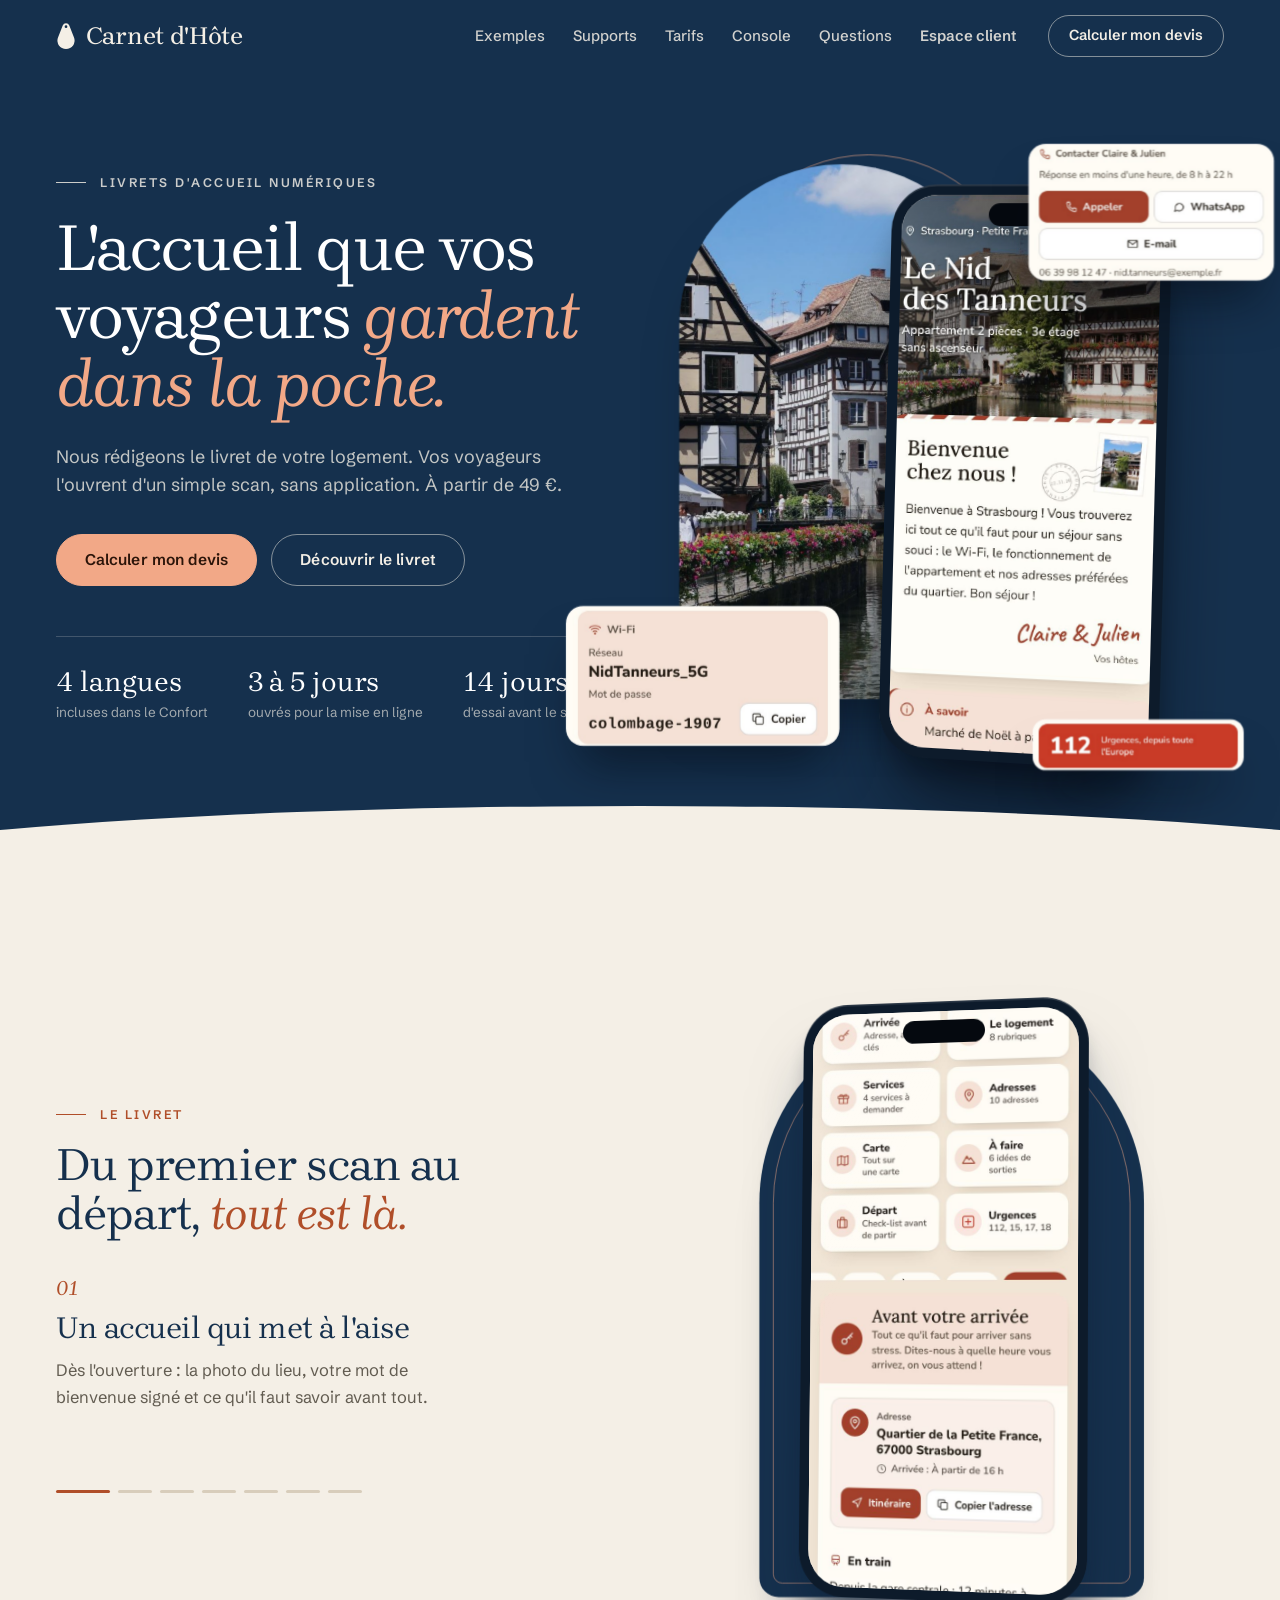
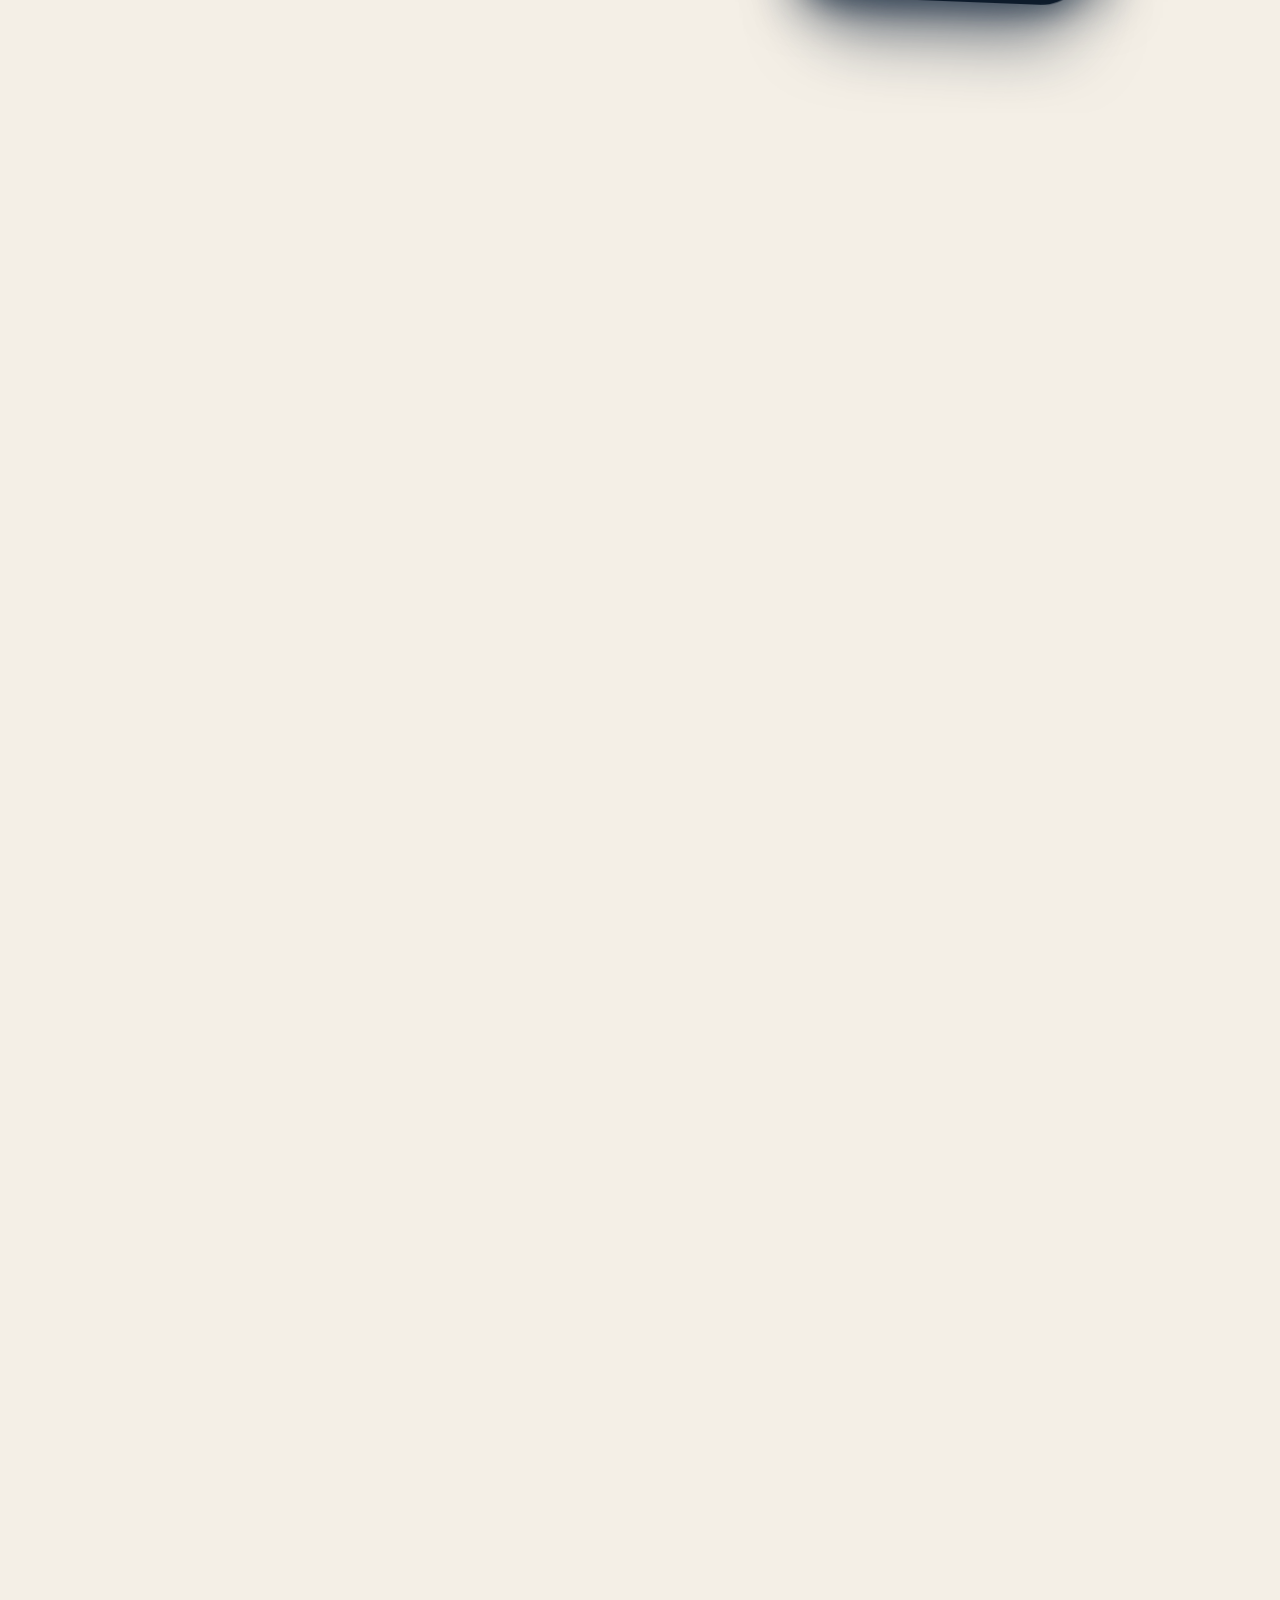
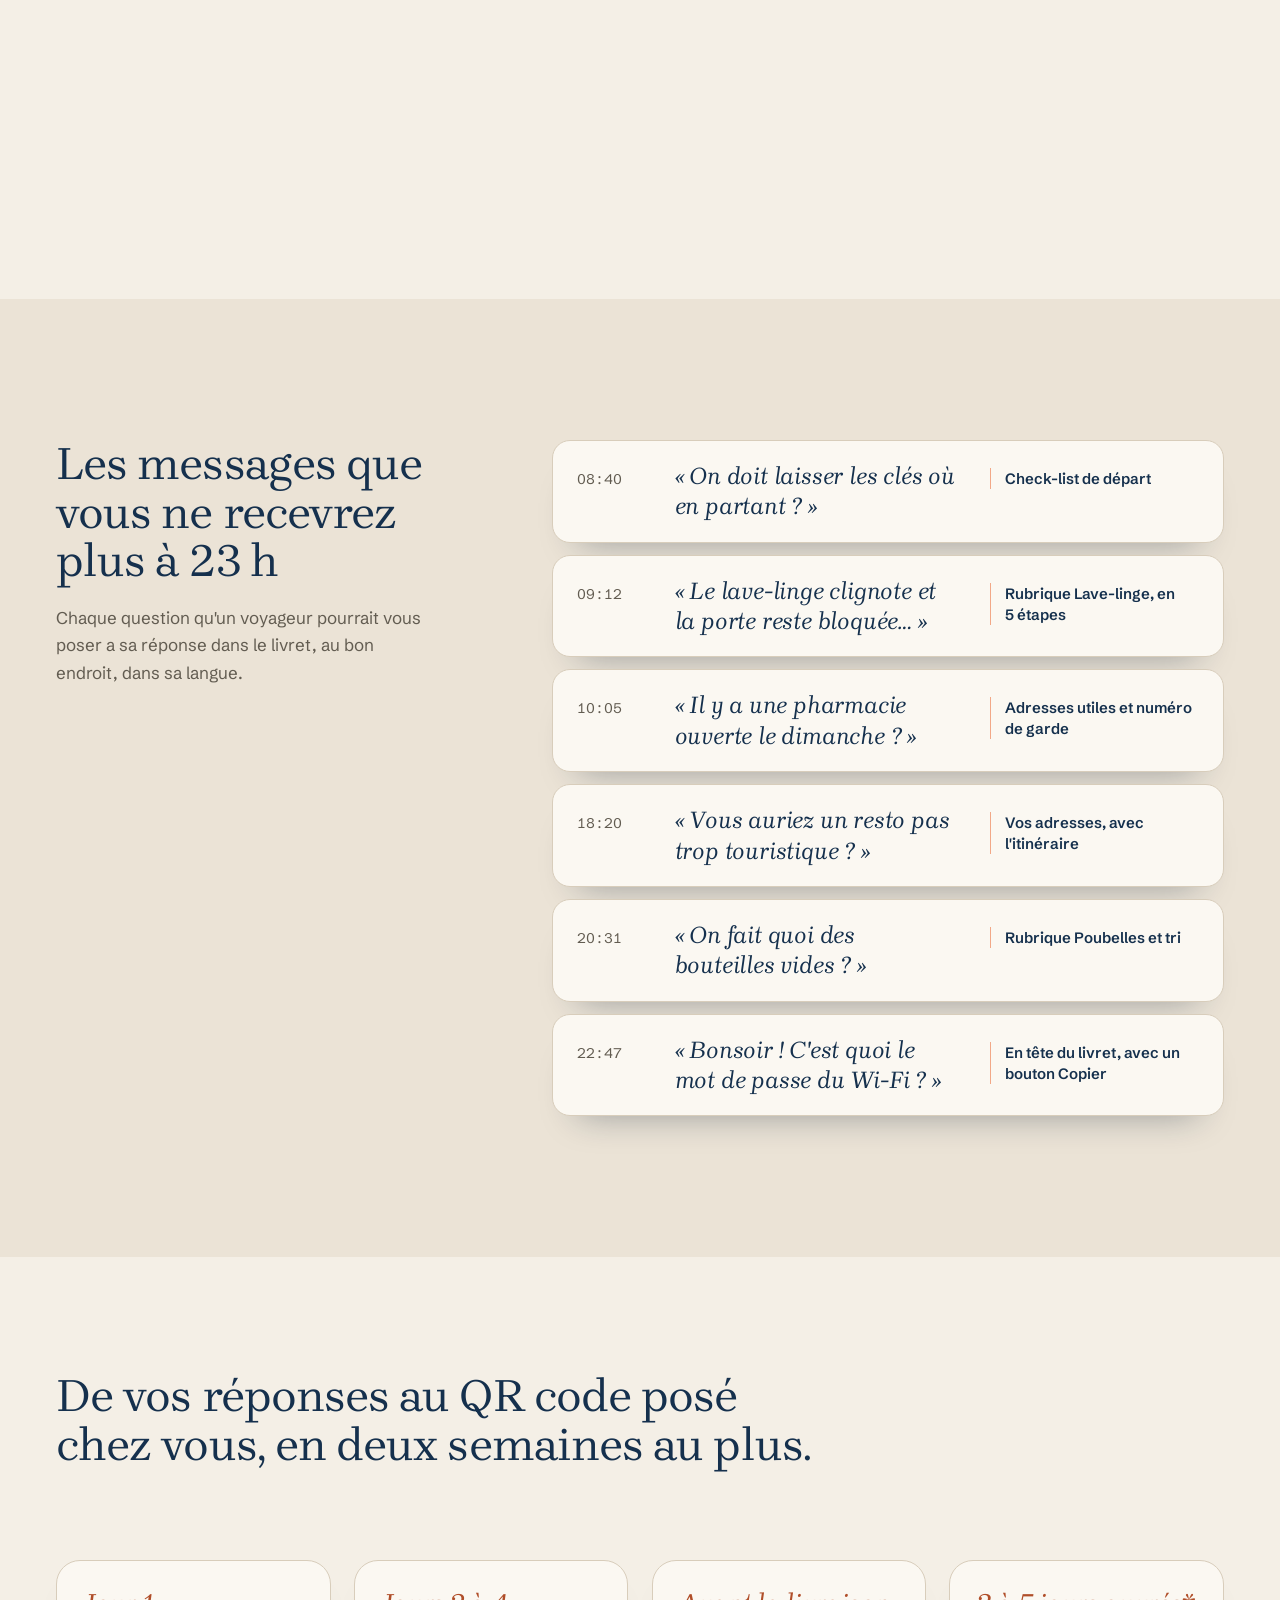
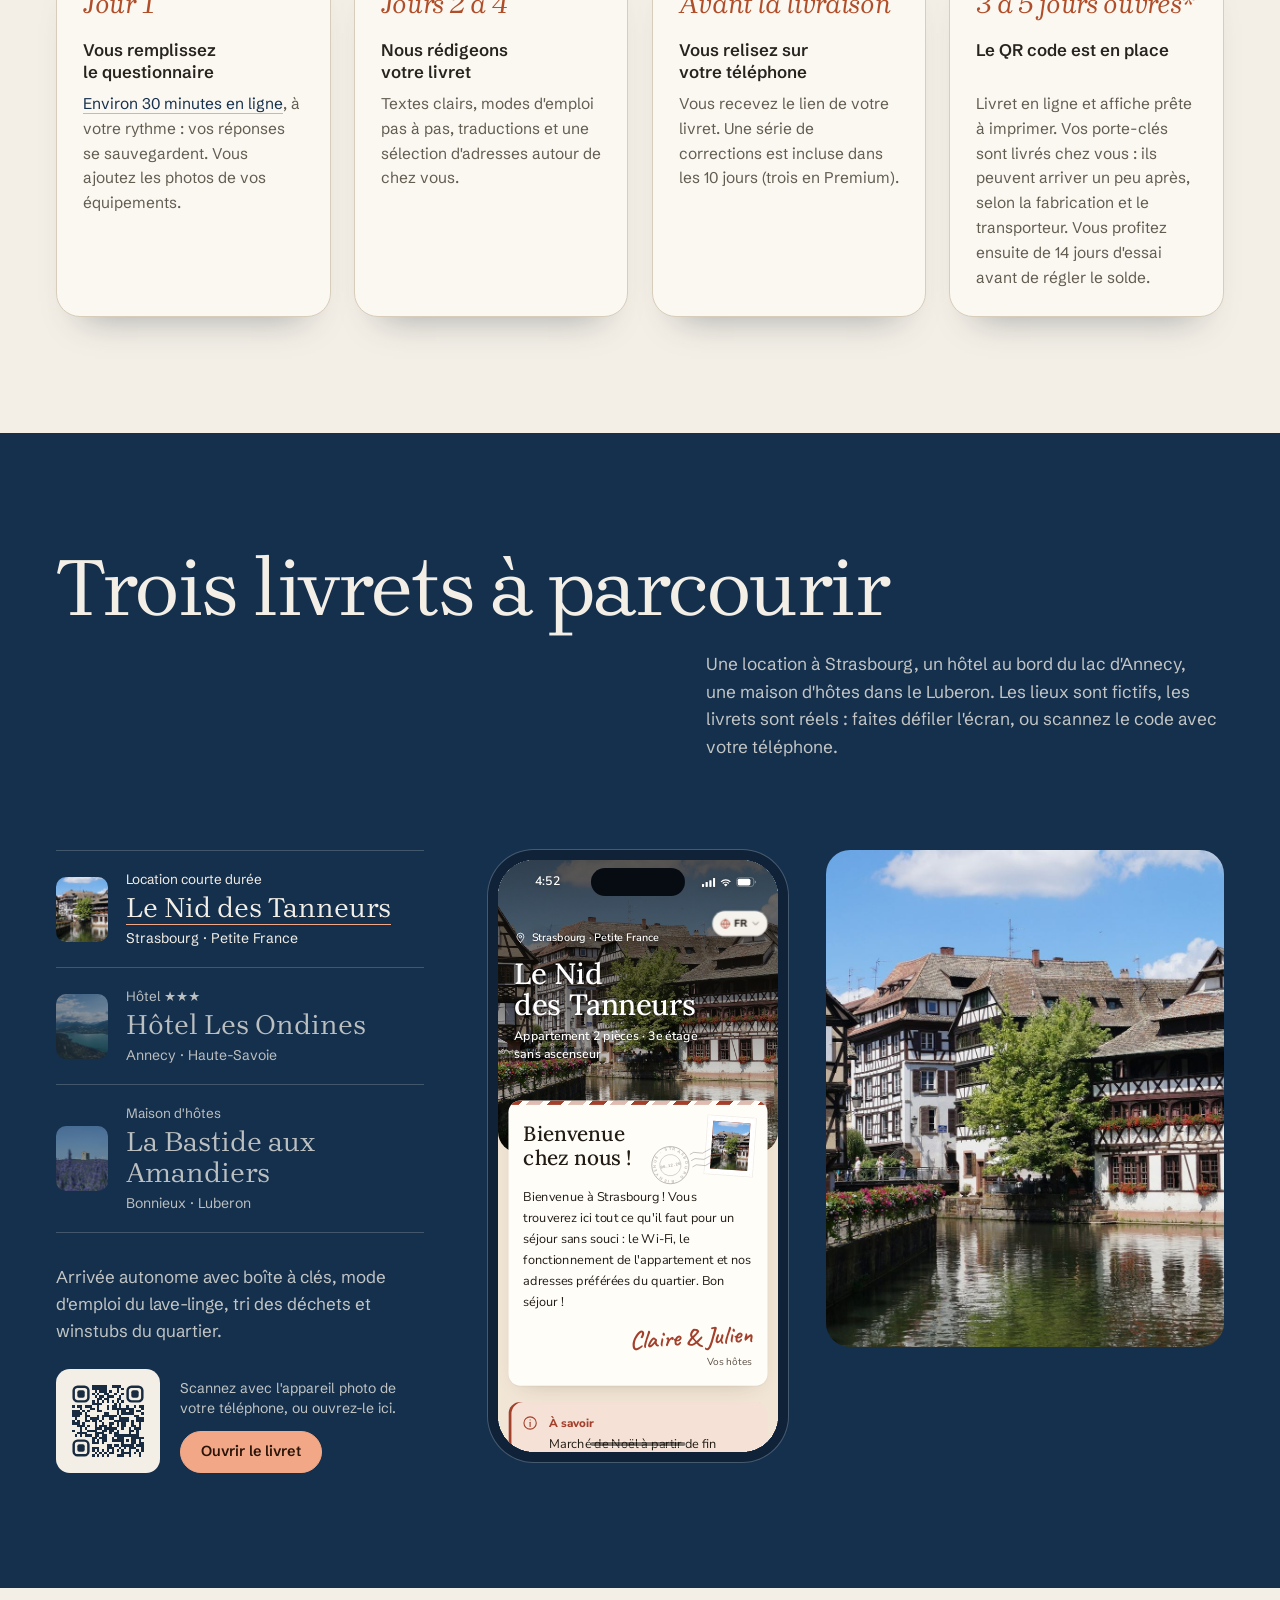
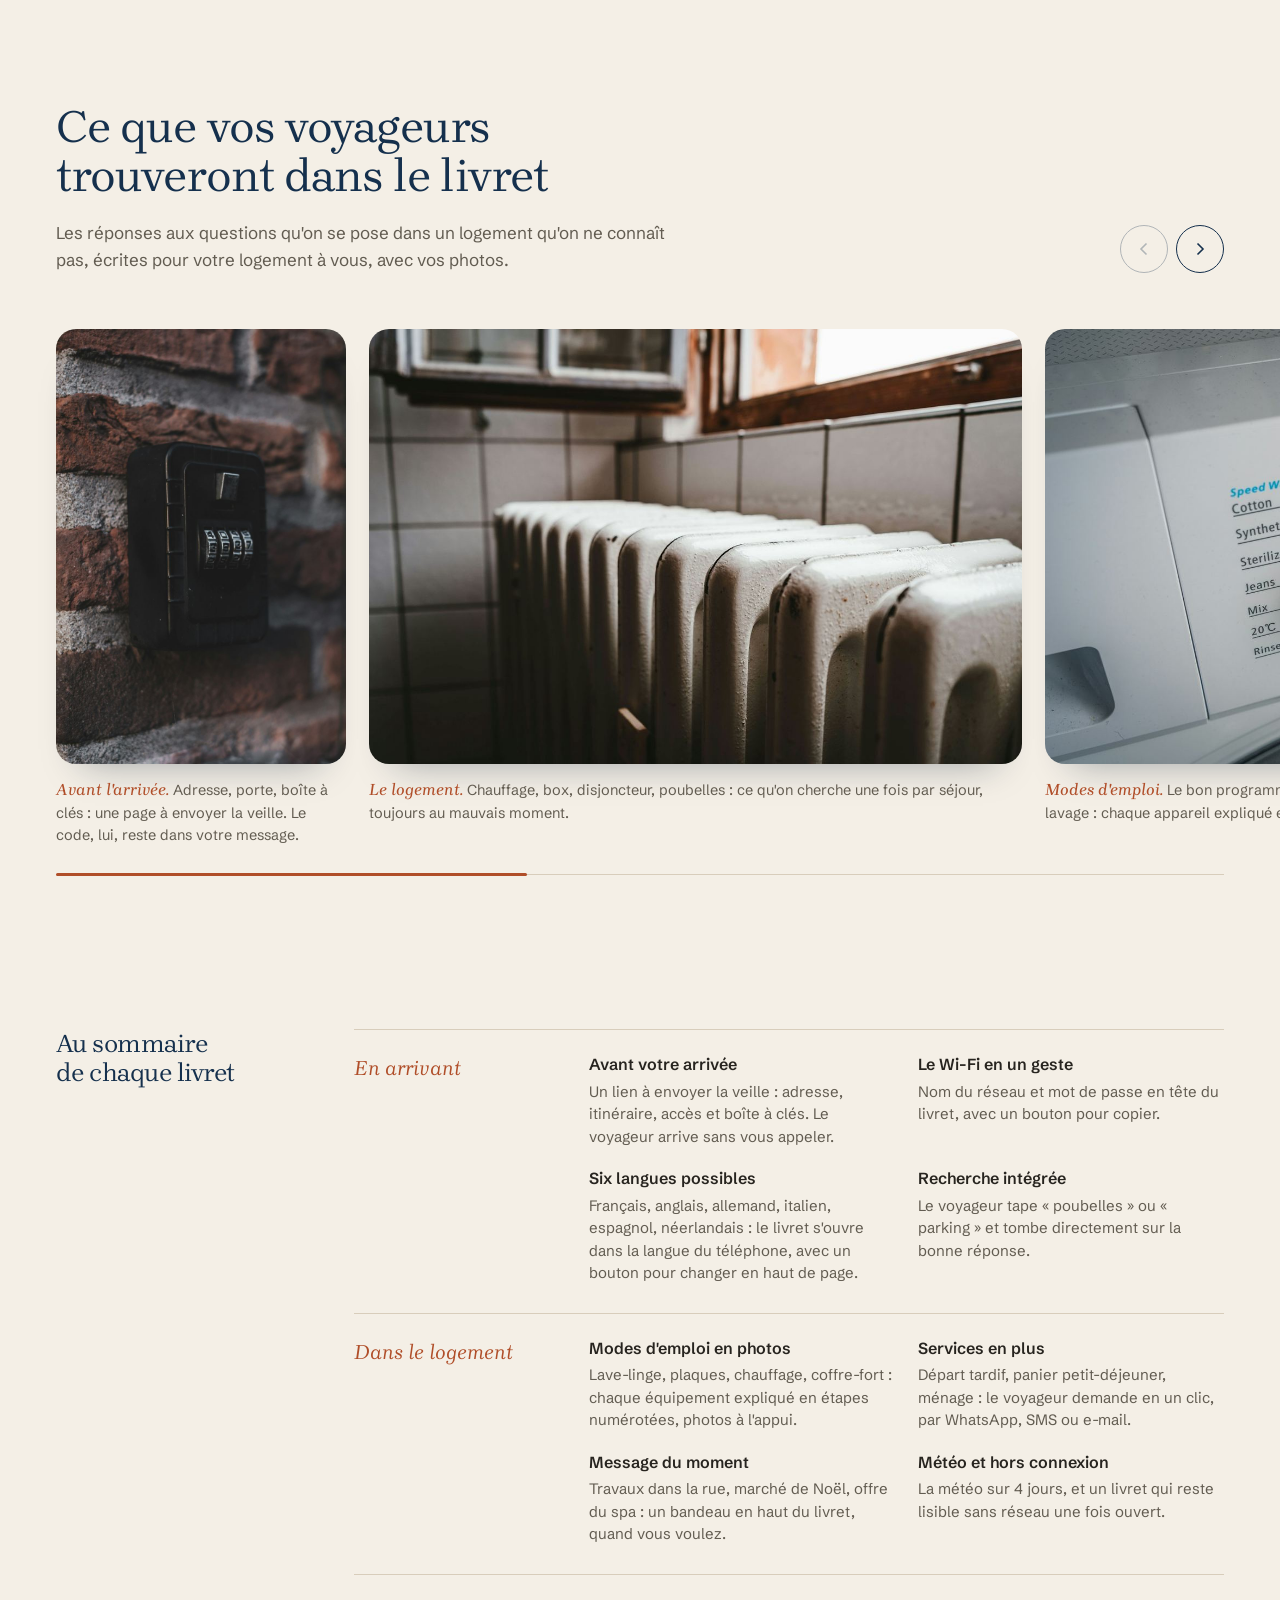
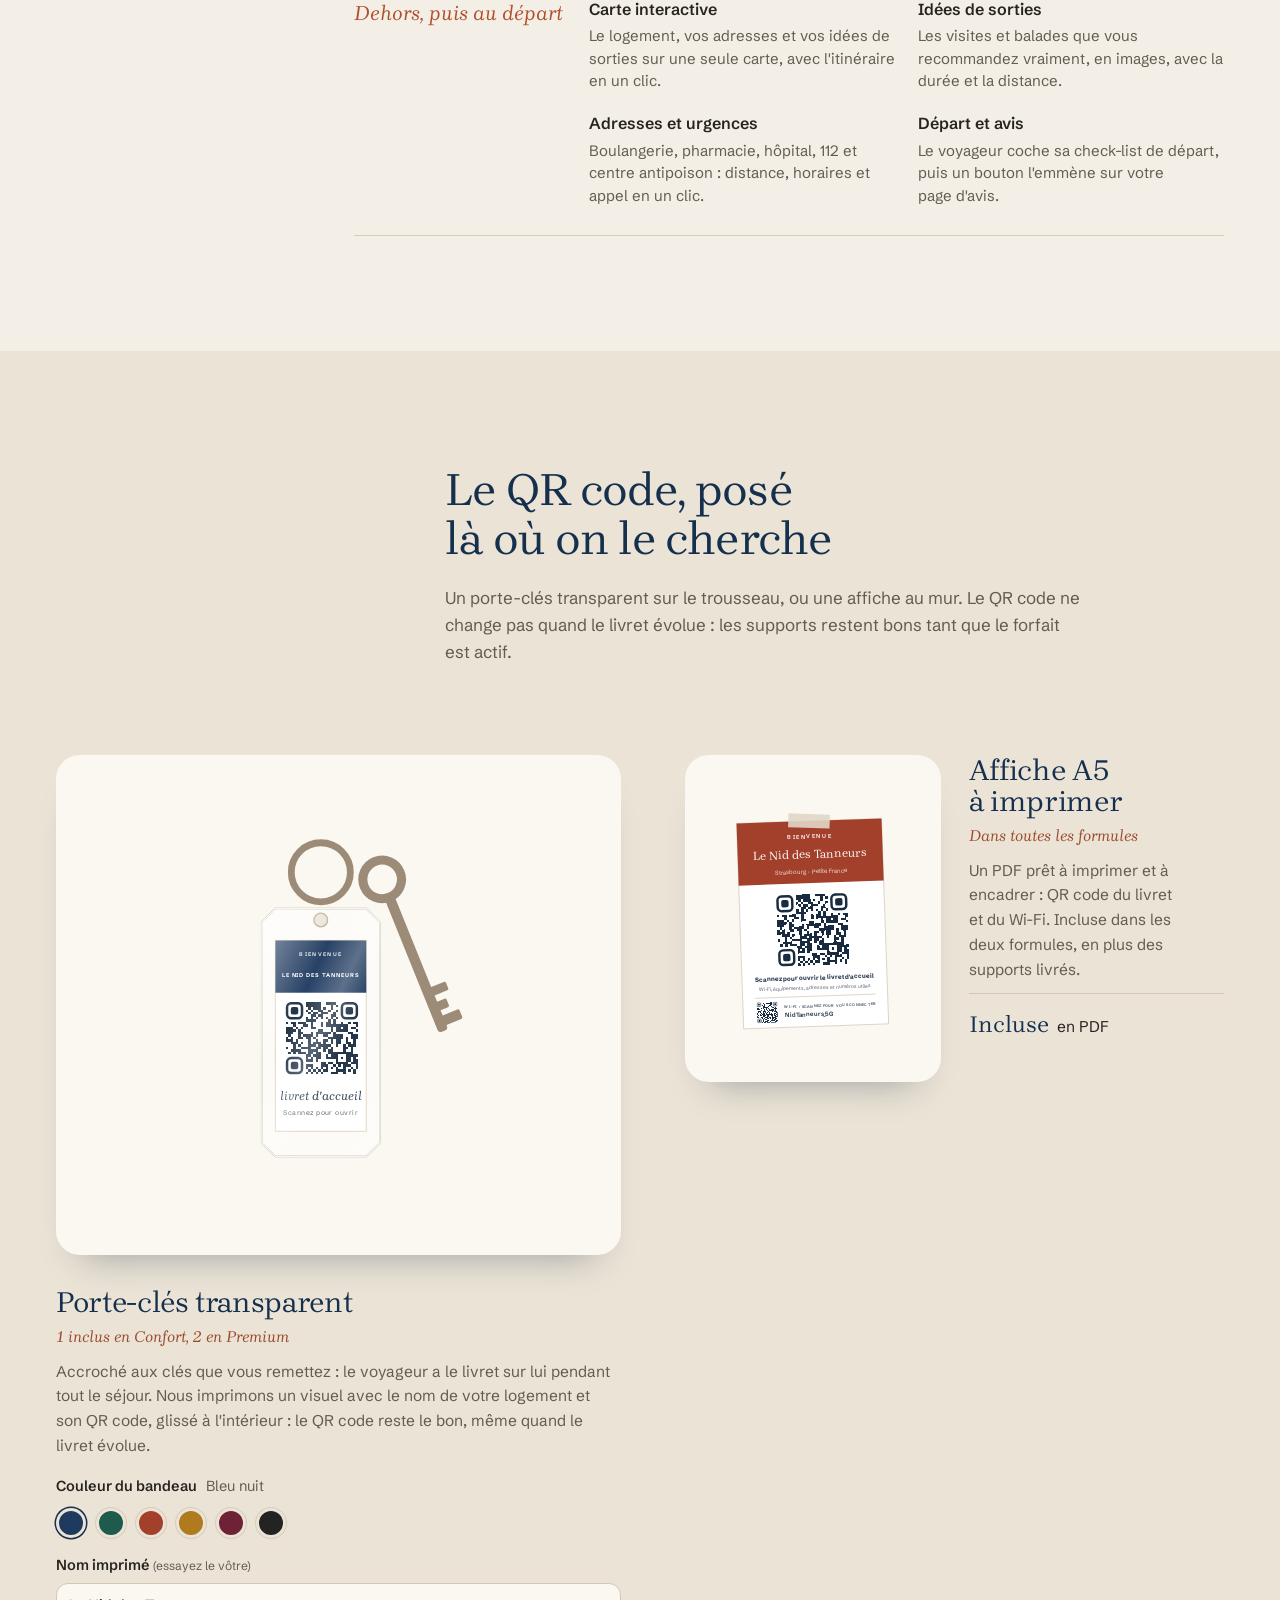
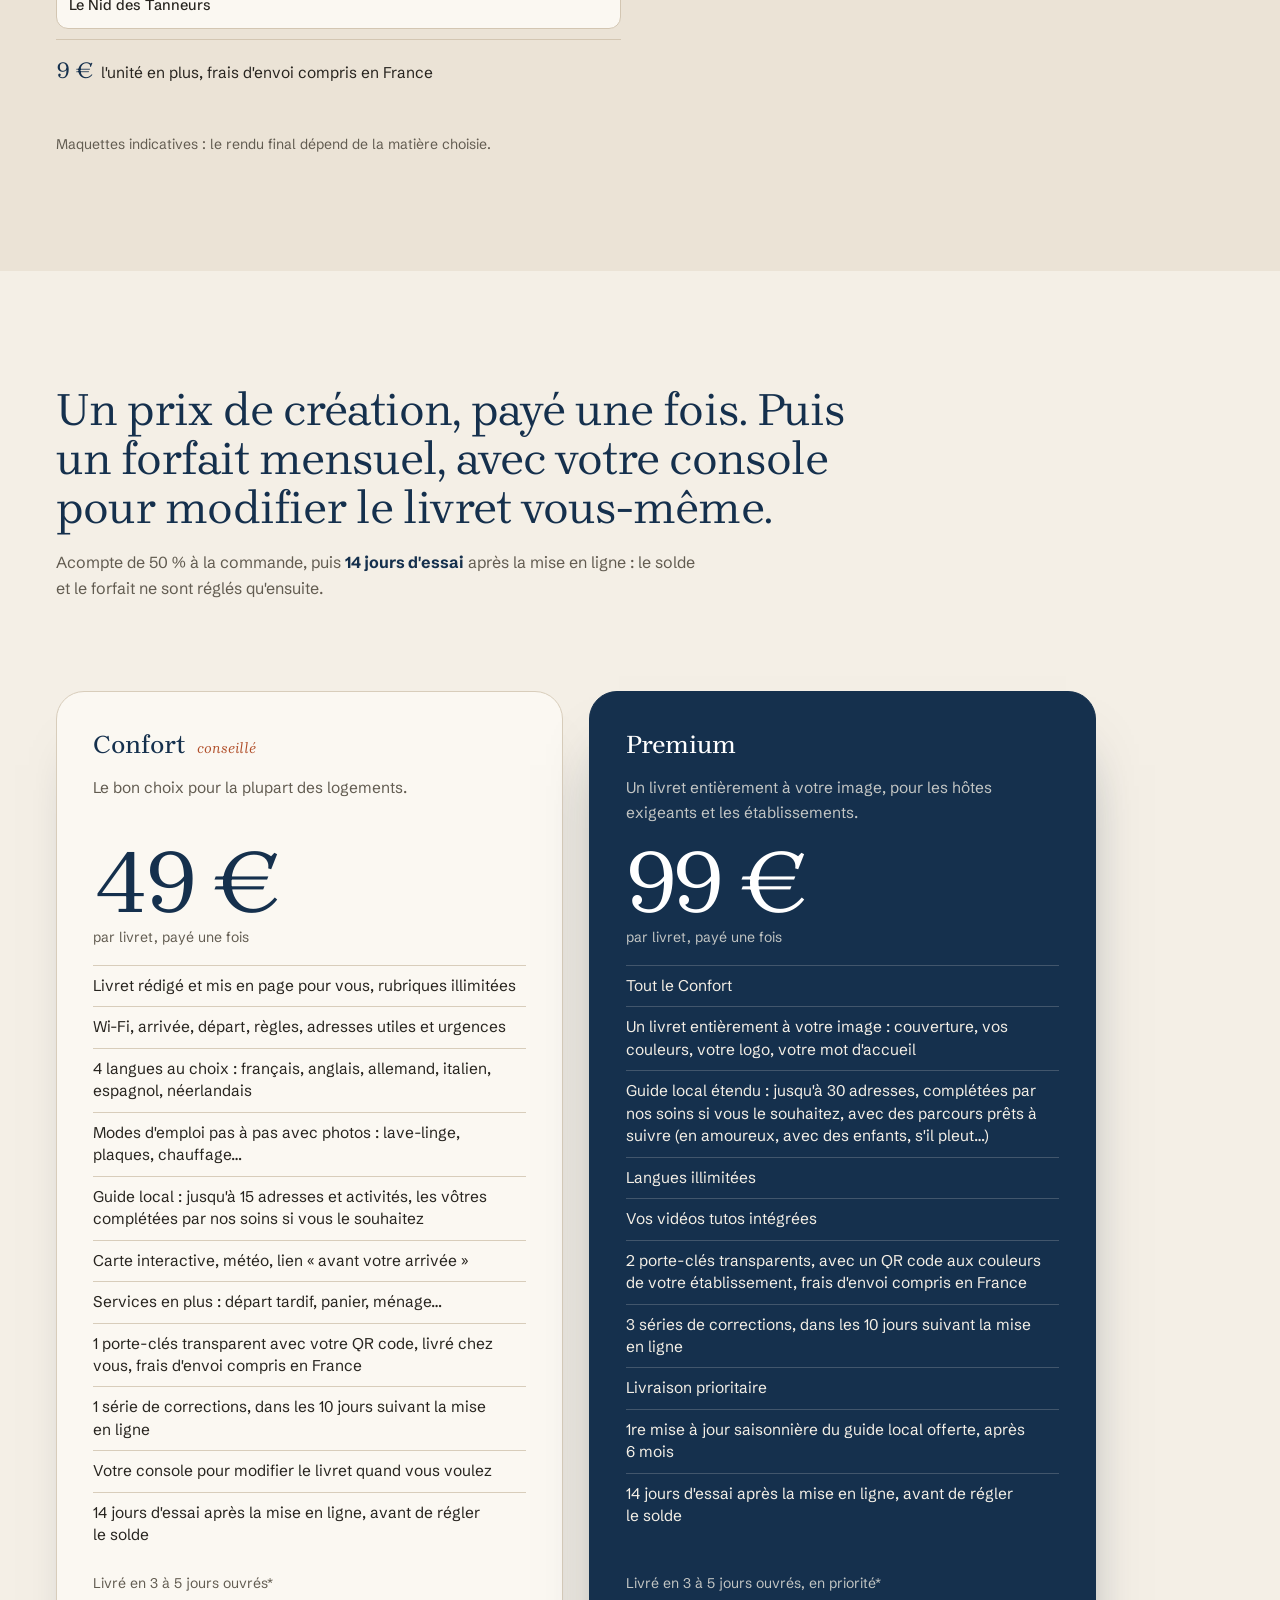
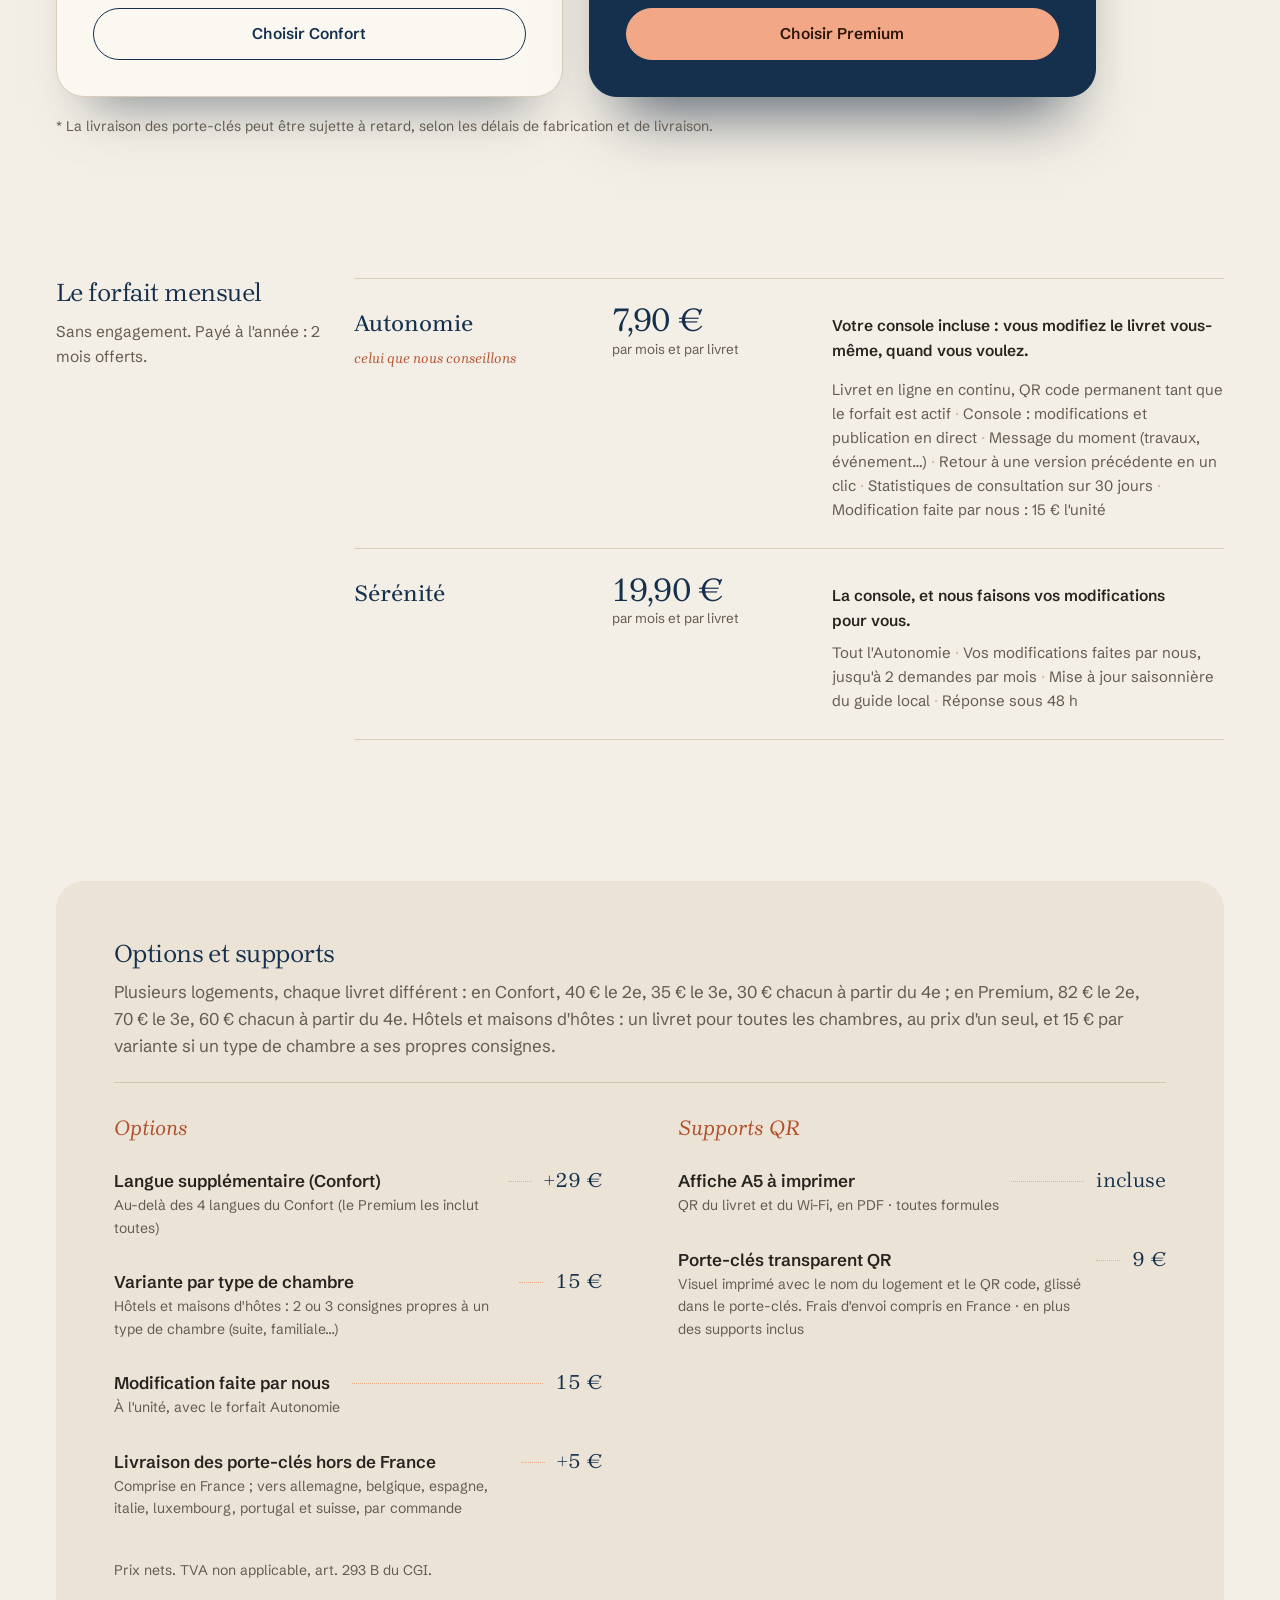
==== commit 51f53034: "Favicon carré (galet ivoire sur fond bleu) en ICO, SVG et PNG pour l'affichage dans Google Co-Author" ====
--- a/index.html
+++ b/index.html
@@ -4,7 +4,10 @@
 <meta charset="utf-8">
 <meta name="viewport" content="width=device-width, initial-scale=1, viewport-fit=cover">
 <title>Carnet d'Hôte · Livrets d'accueil digitaux</title>
-  <link rel="icon" type="image/svg+xml" href="assets/favicon.svg">
+  <link rel="icon" href="/favicon.ico" sizes="48x48">
+  <link rel="icon" type="image/svg+xml" href="/assets/favicon.svg">
+  <link rel="icon" type="image/png" sizes="192x192" href="/assets/favicon-192.png">
+  <link rel="apple-touch-icon" href="/apple-touch-icon.png">
 <meta name="description" content="Livrets d'accueil digitaux pour locations courte durée, maisons d'hôtes et hôtels : rédigés pour vous, accessibles par QR code, modifiables à tout moment.">
 <meta name="theme-color" content="#15304D">
 <link rel="canonical" href="https://carnetdhote.fr/">
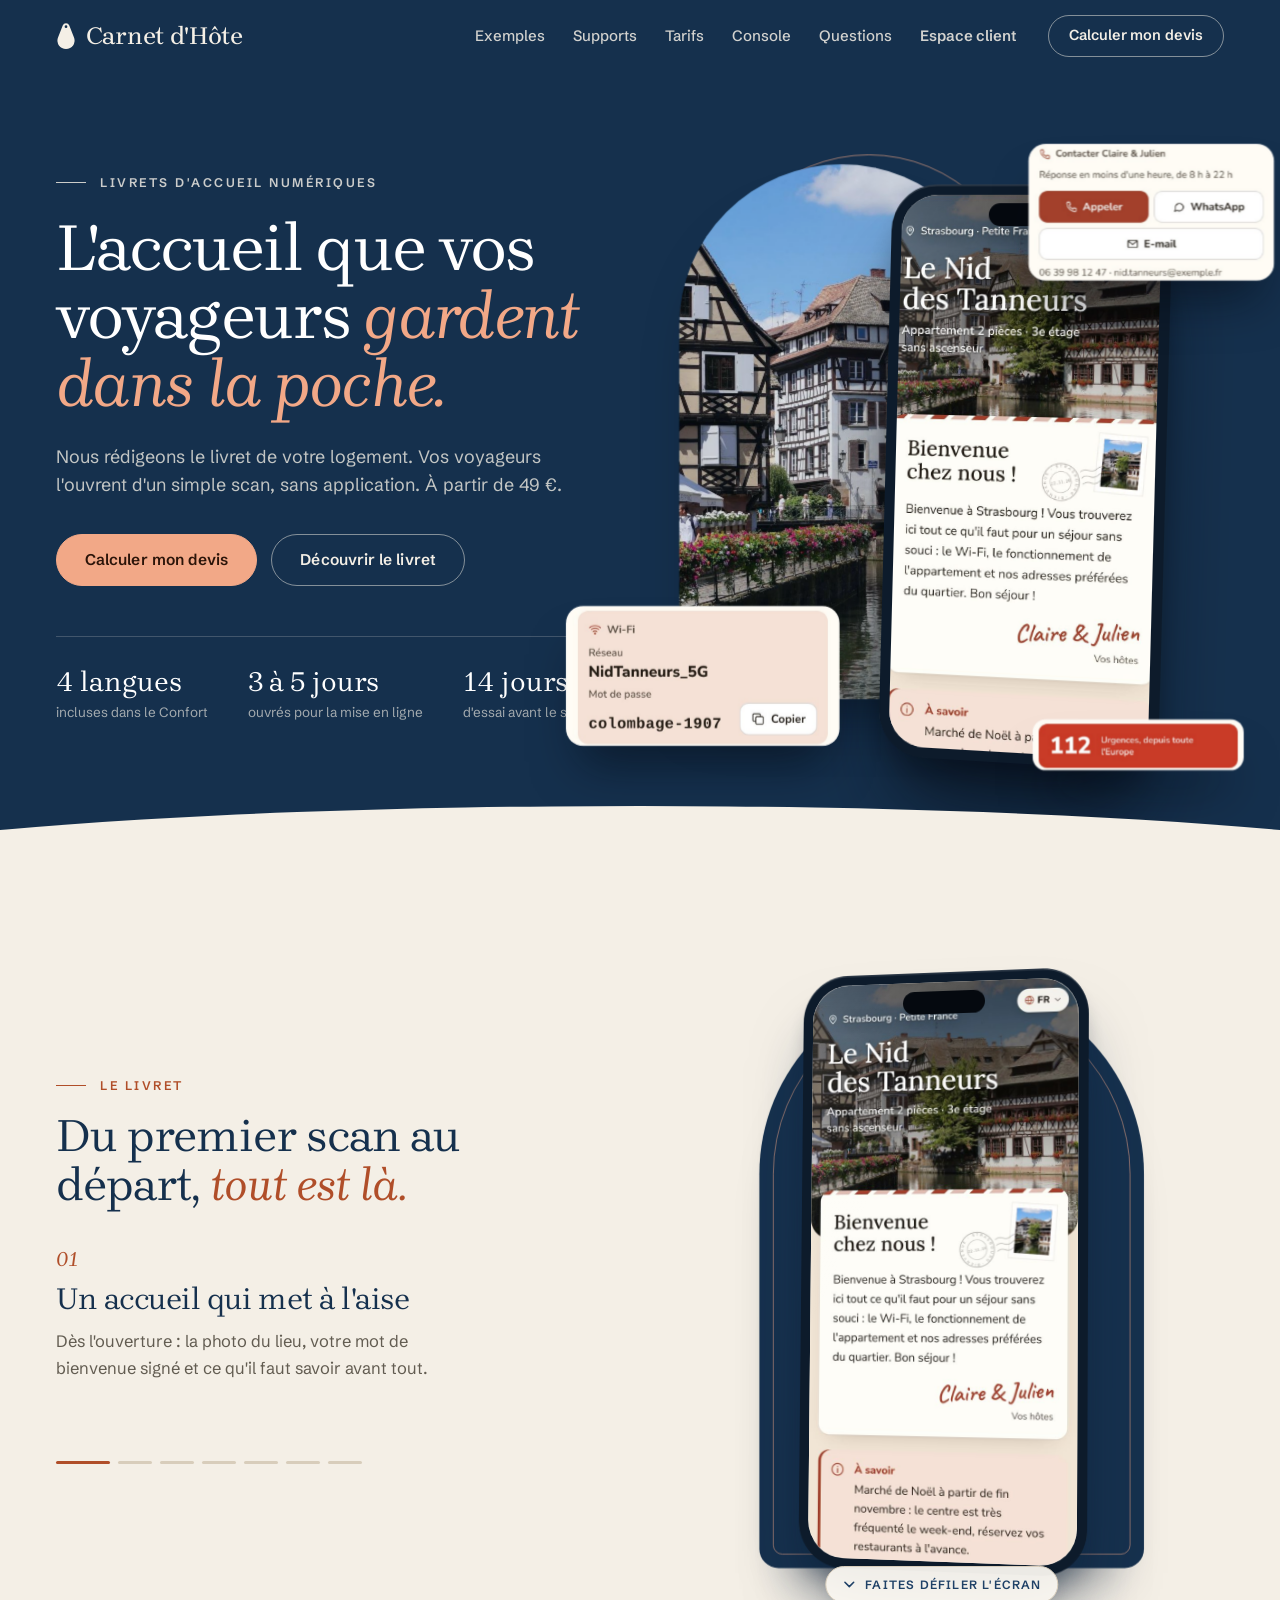
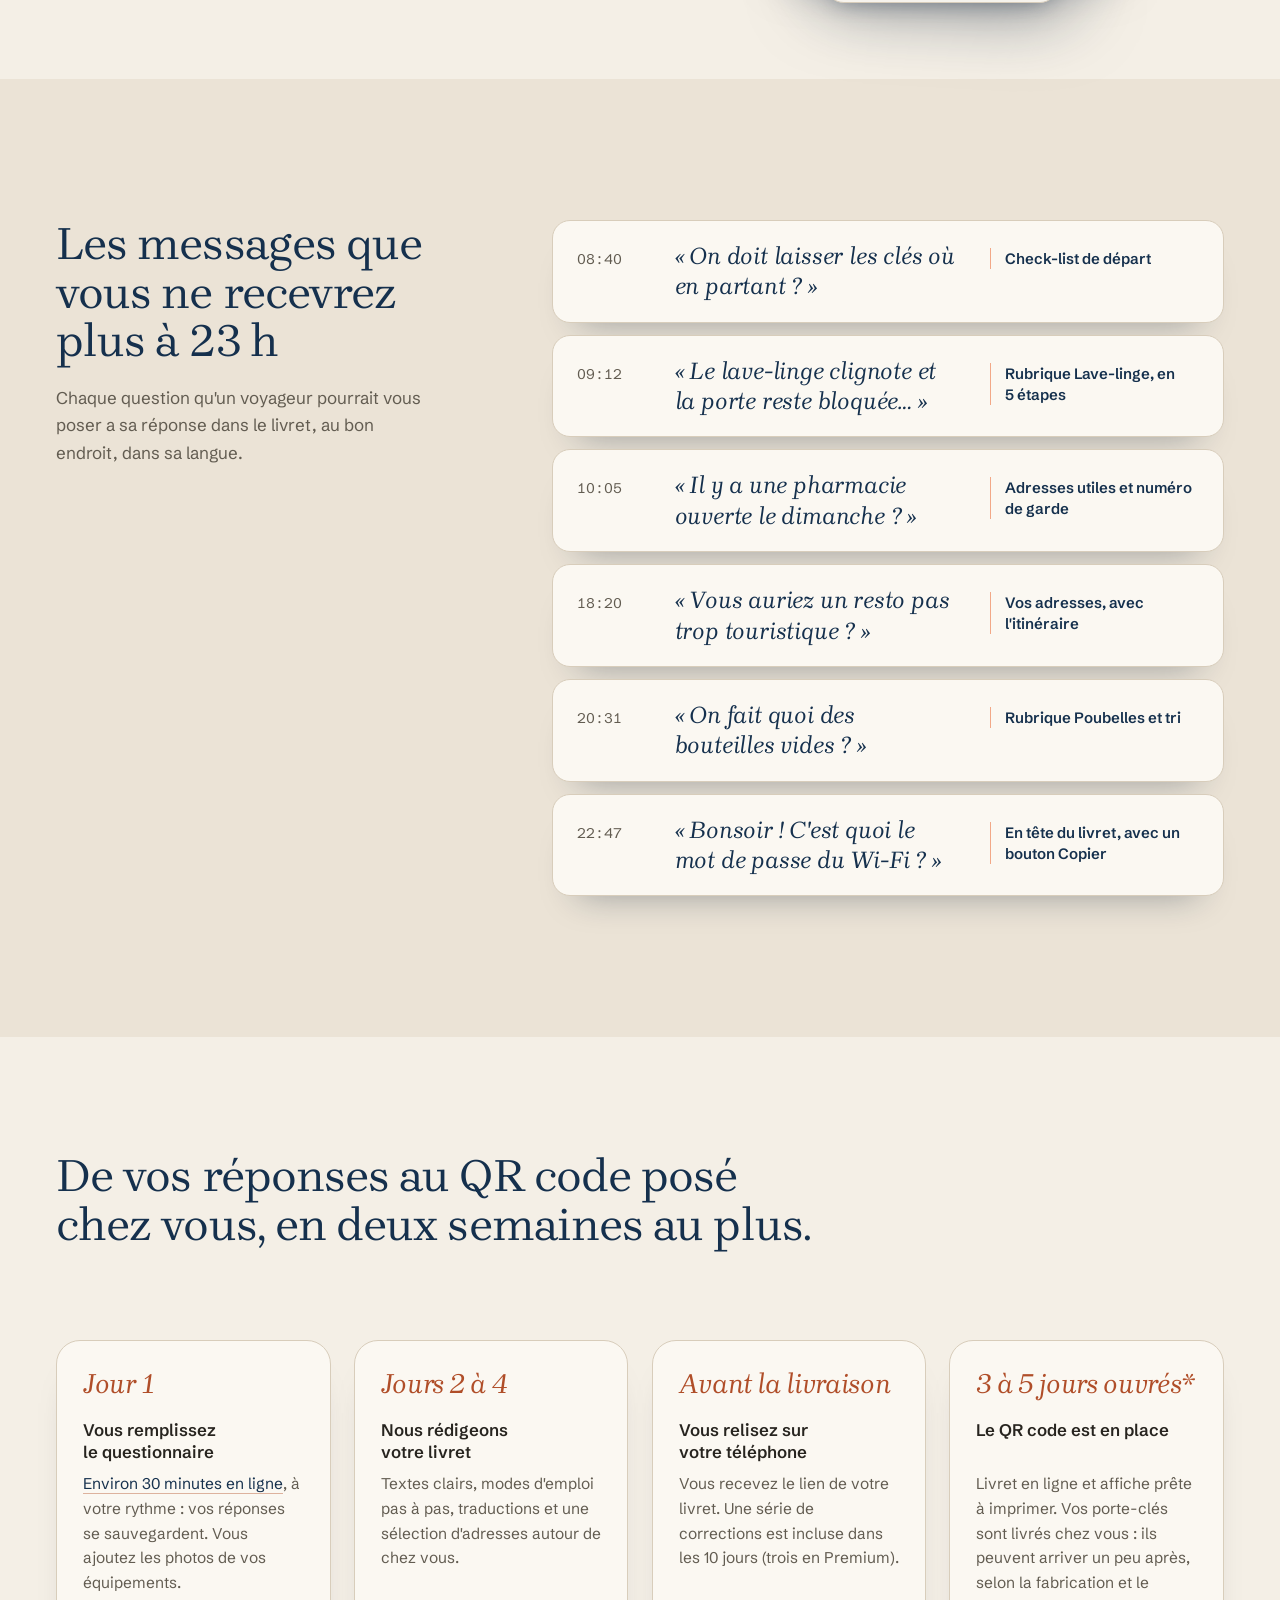
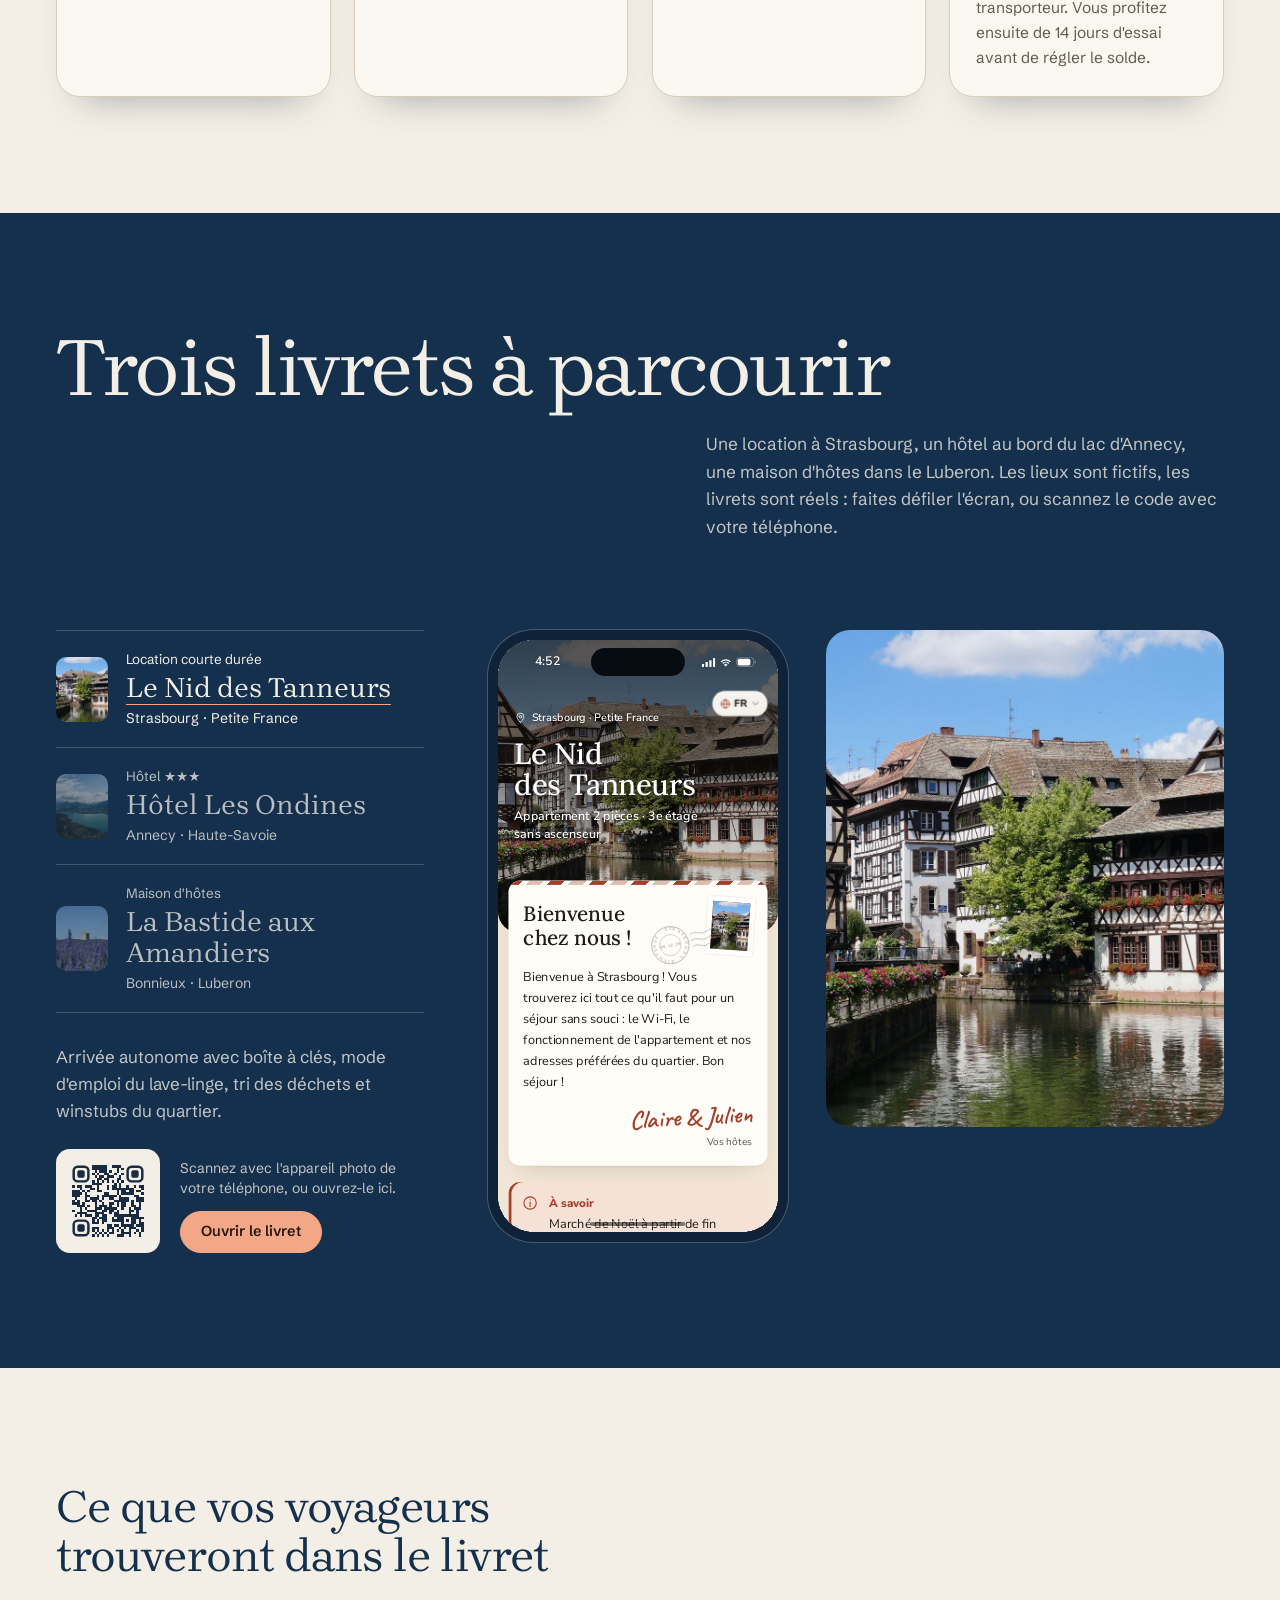
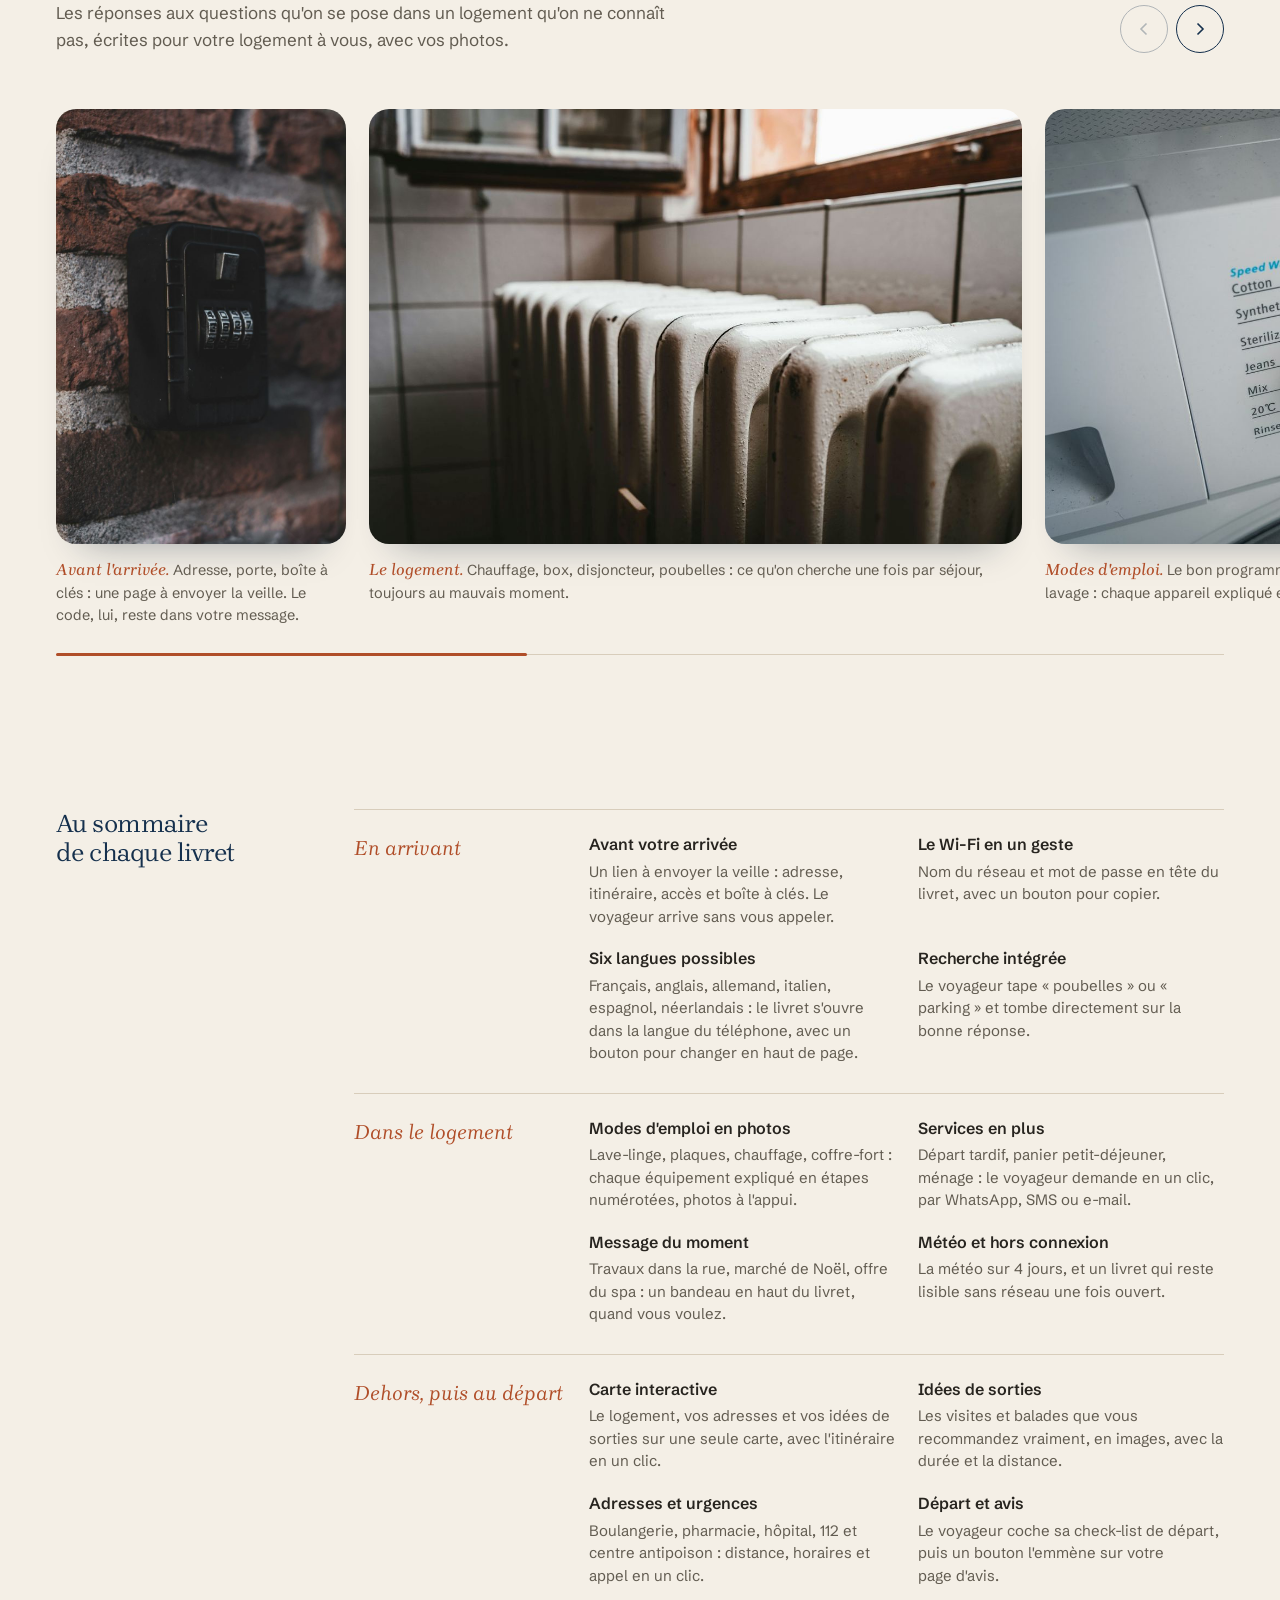
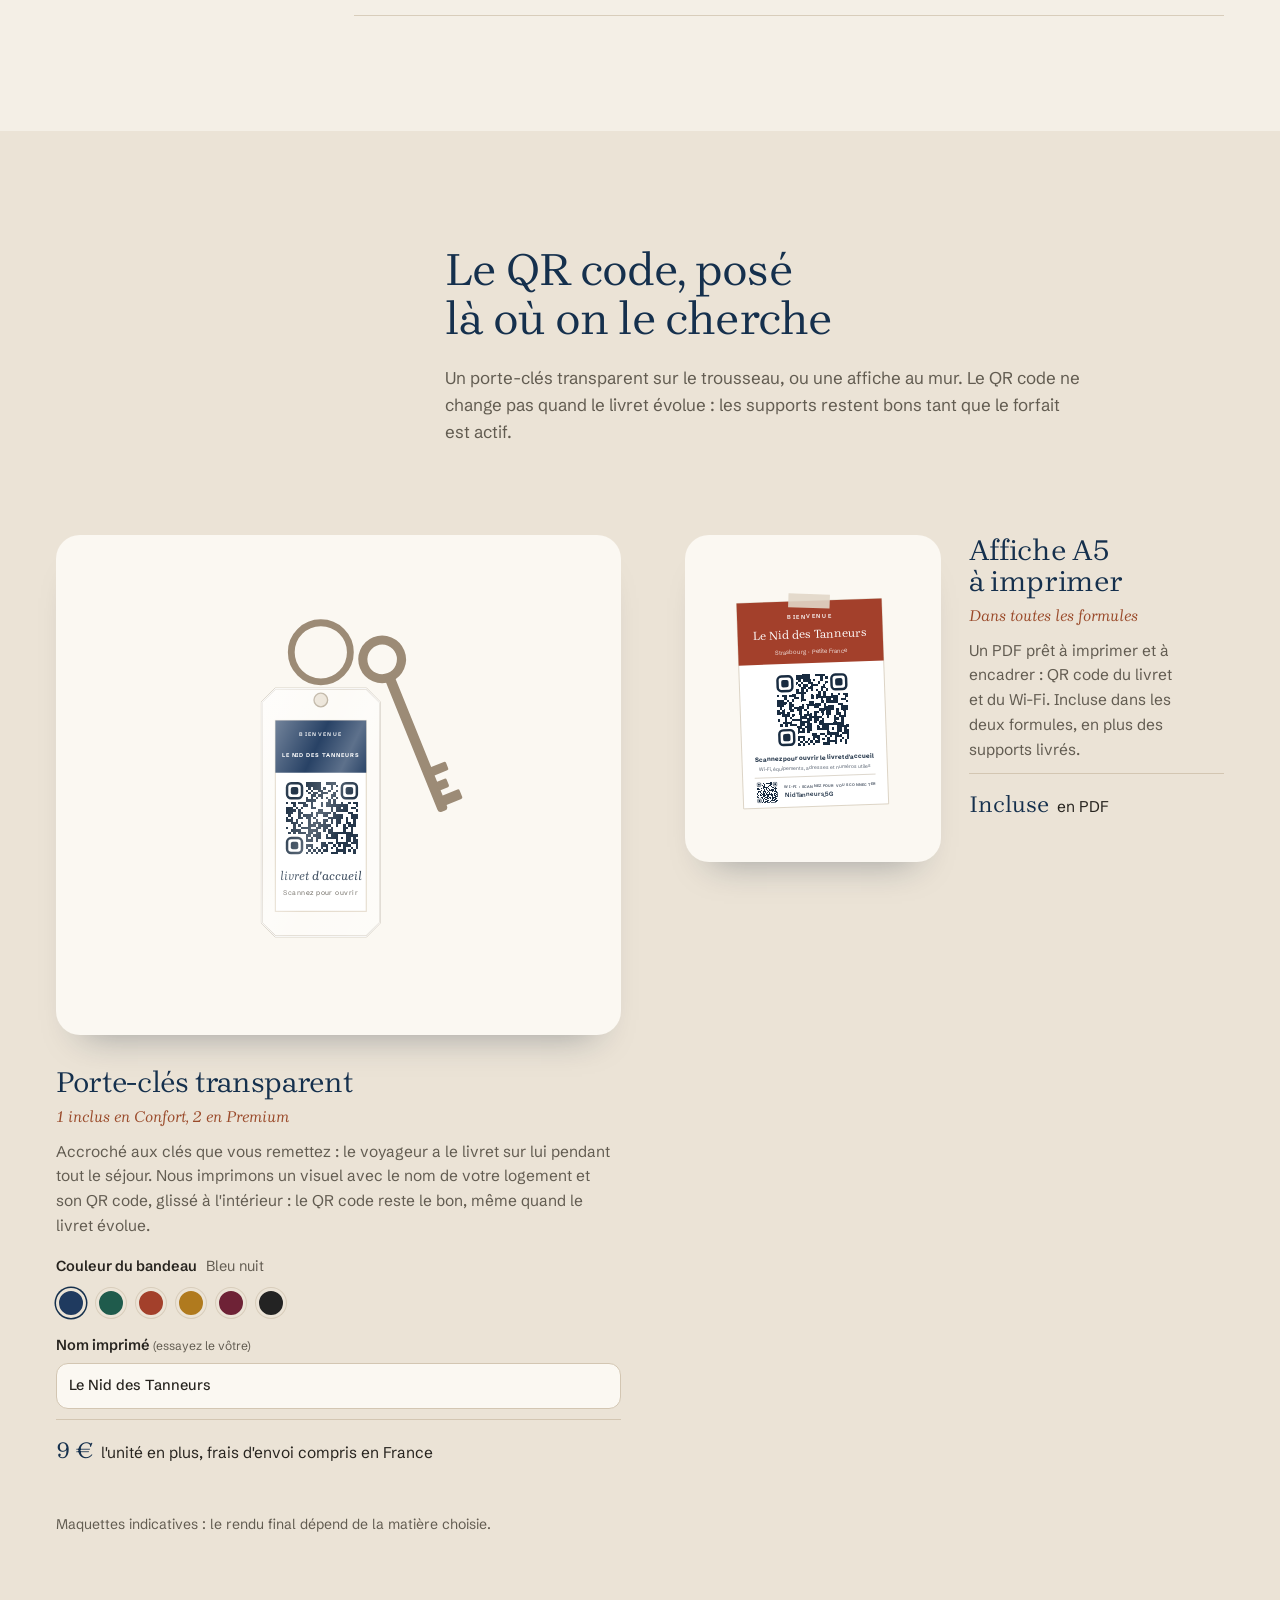
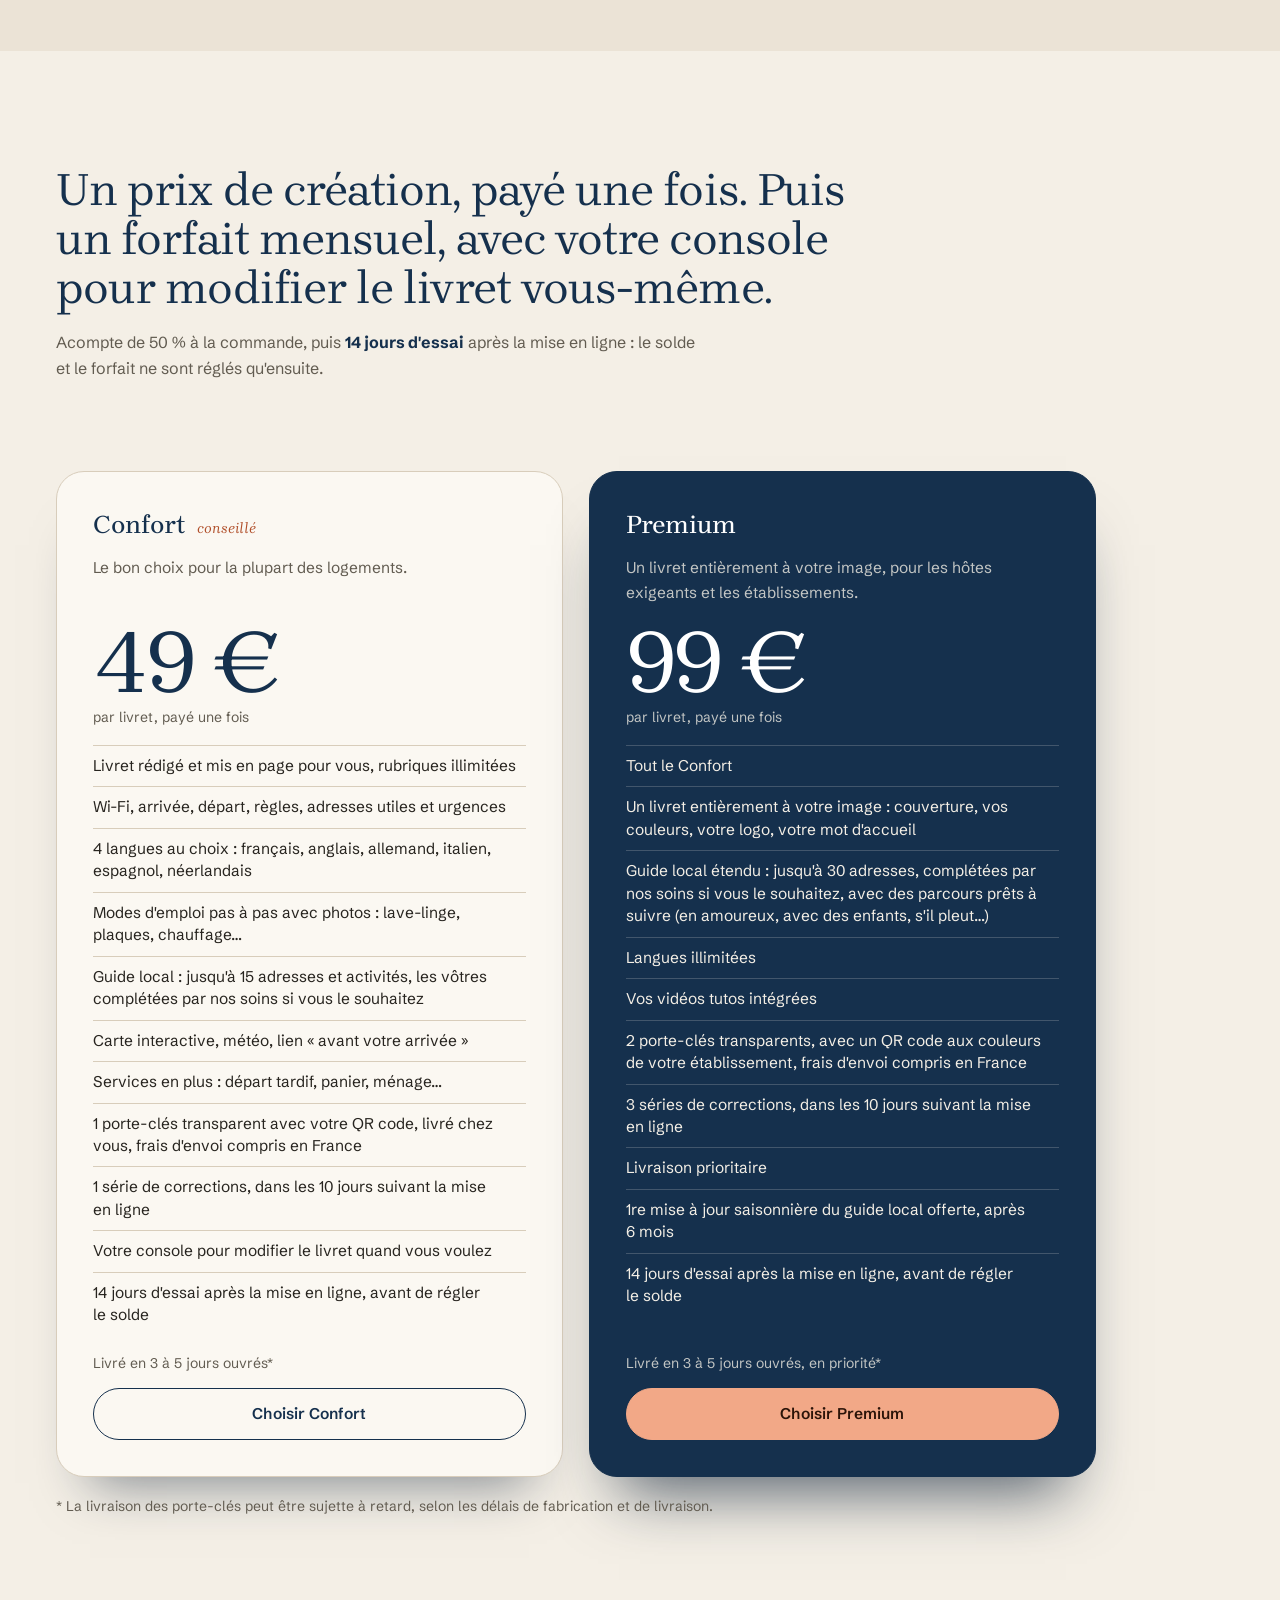
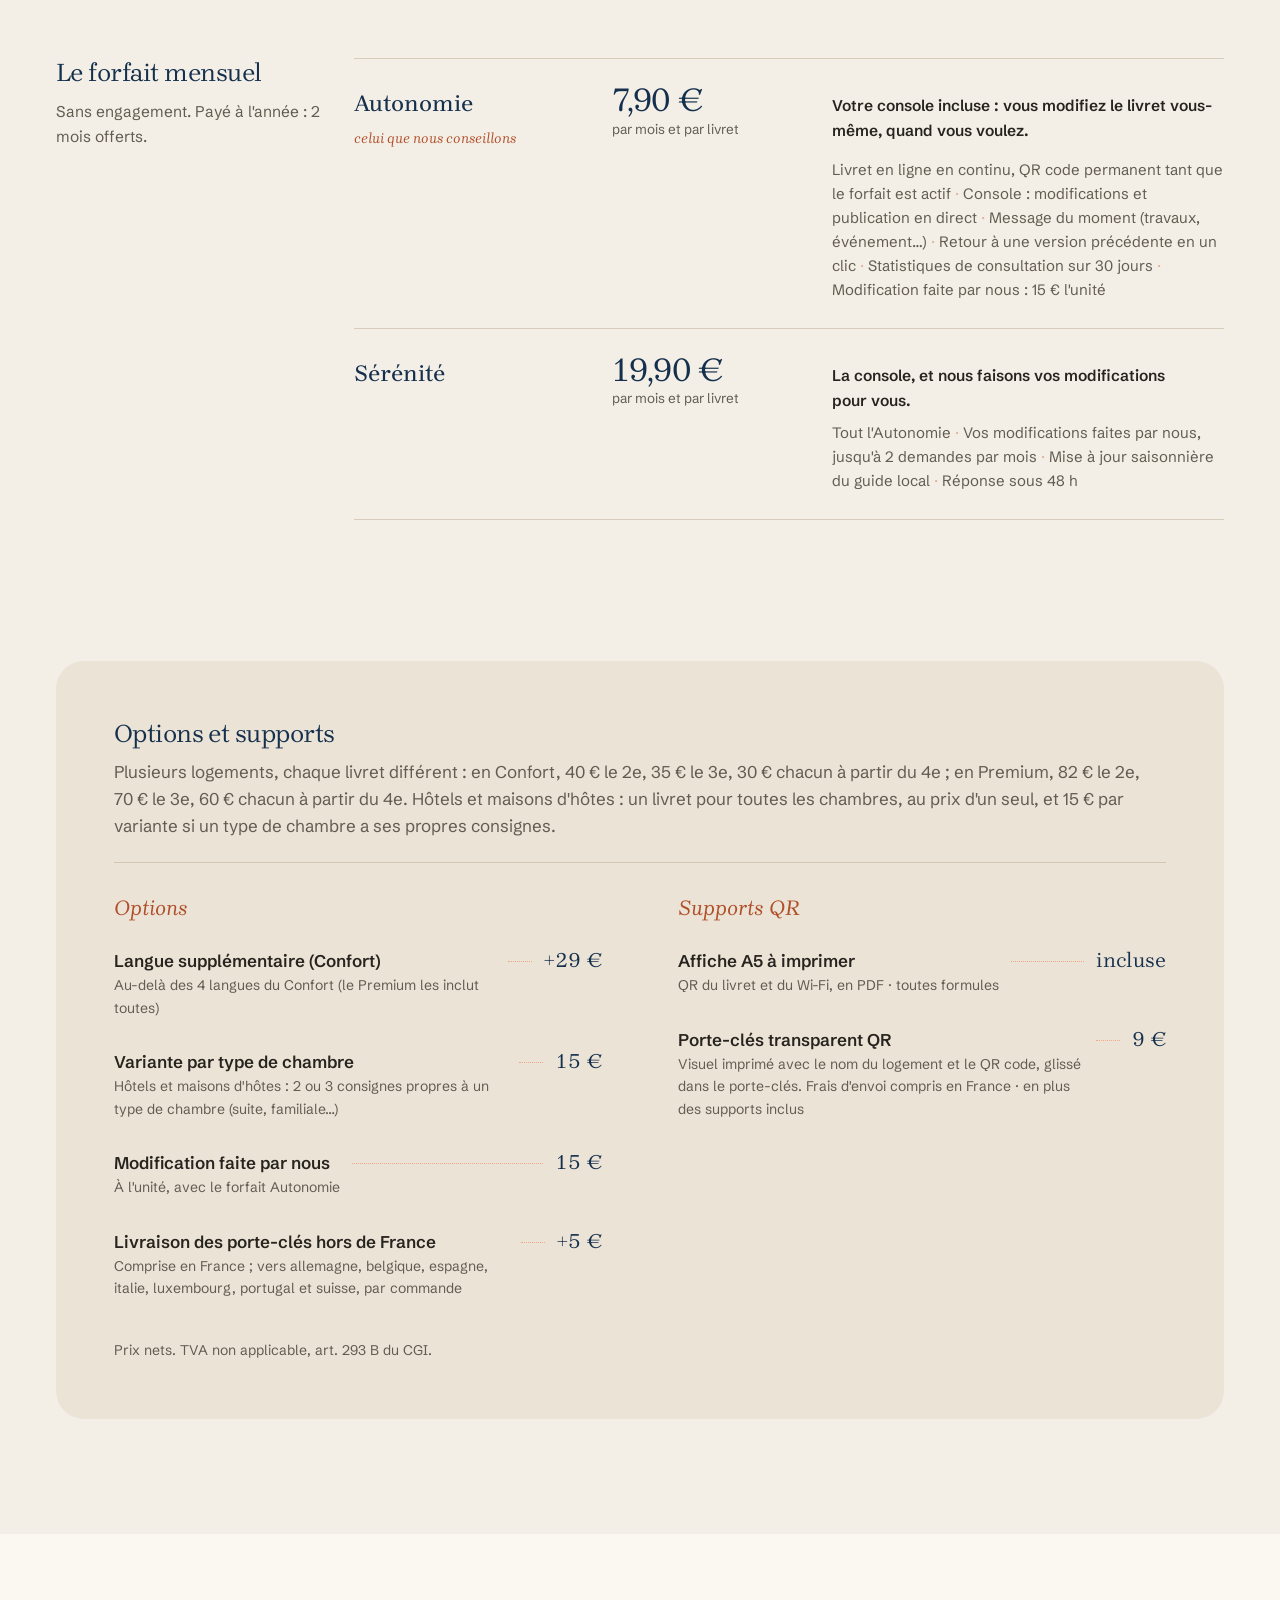
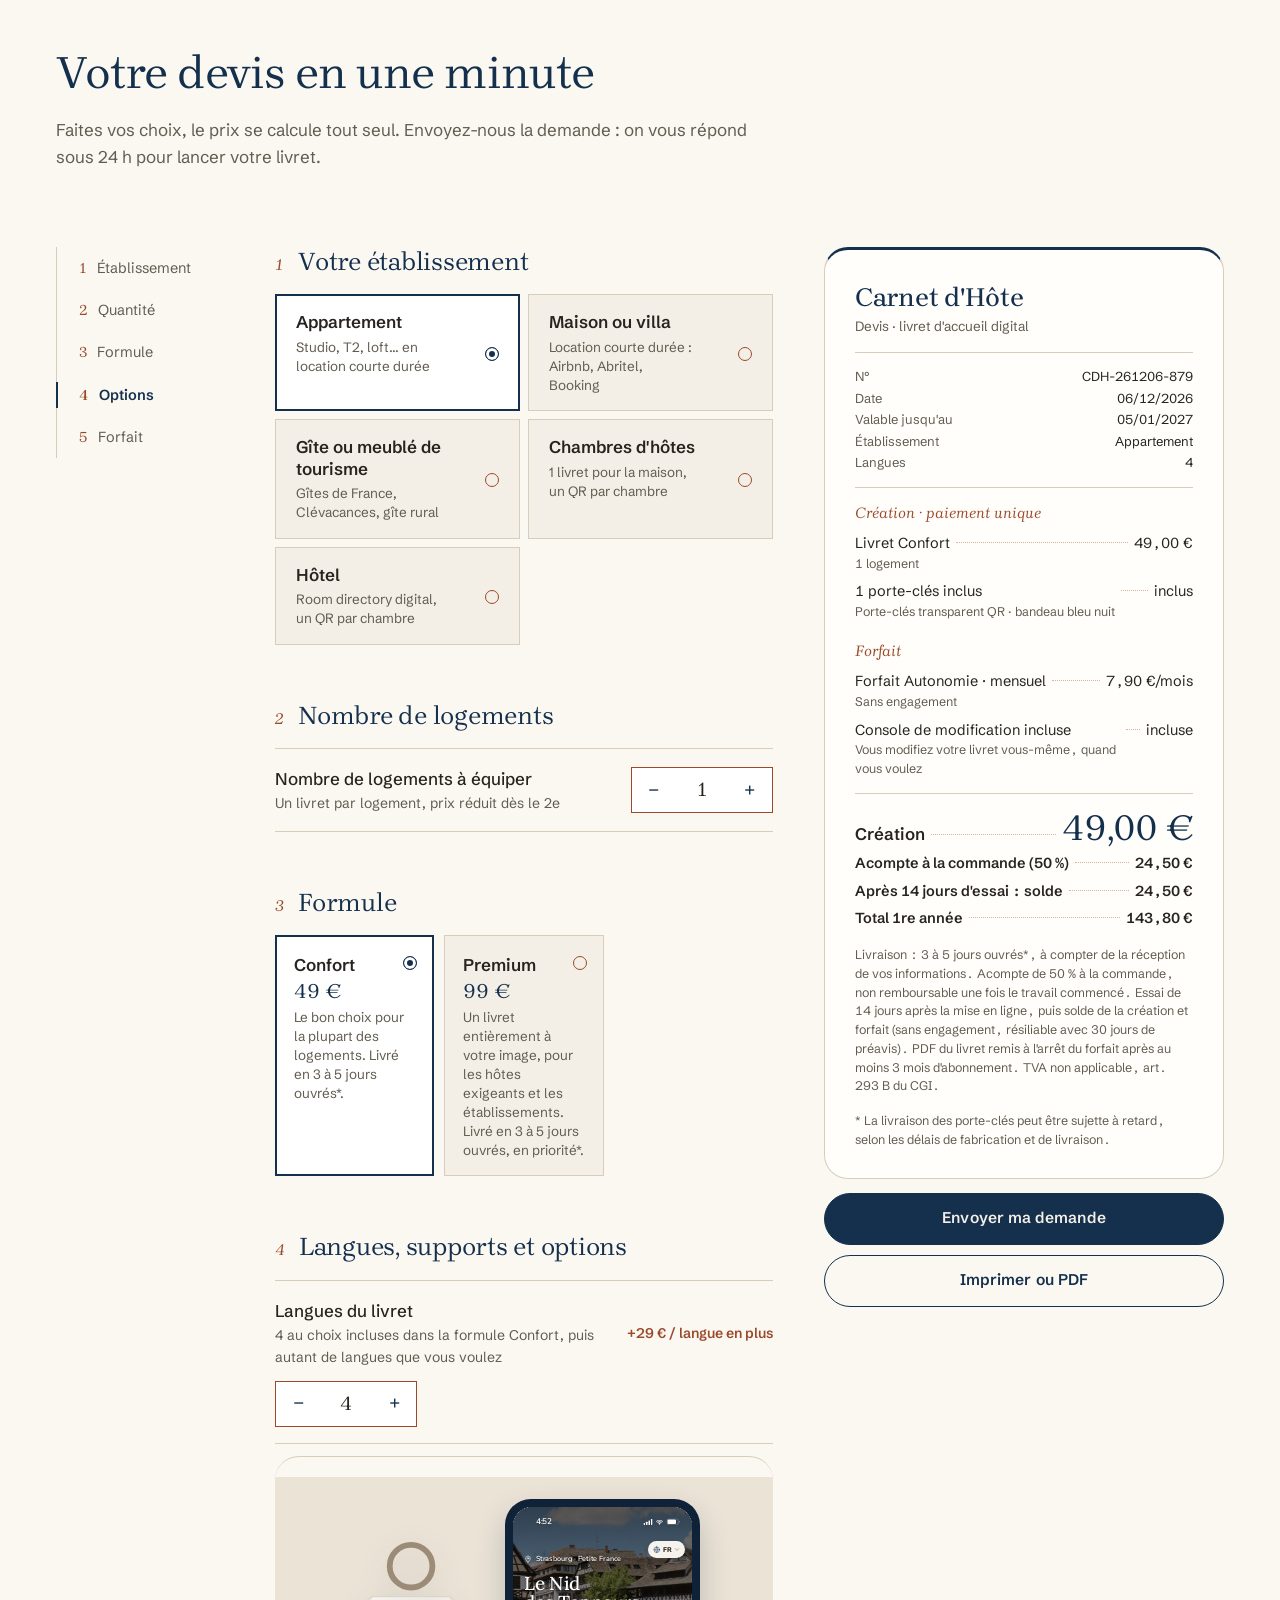
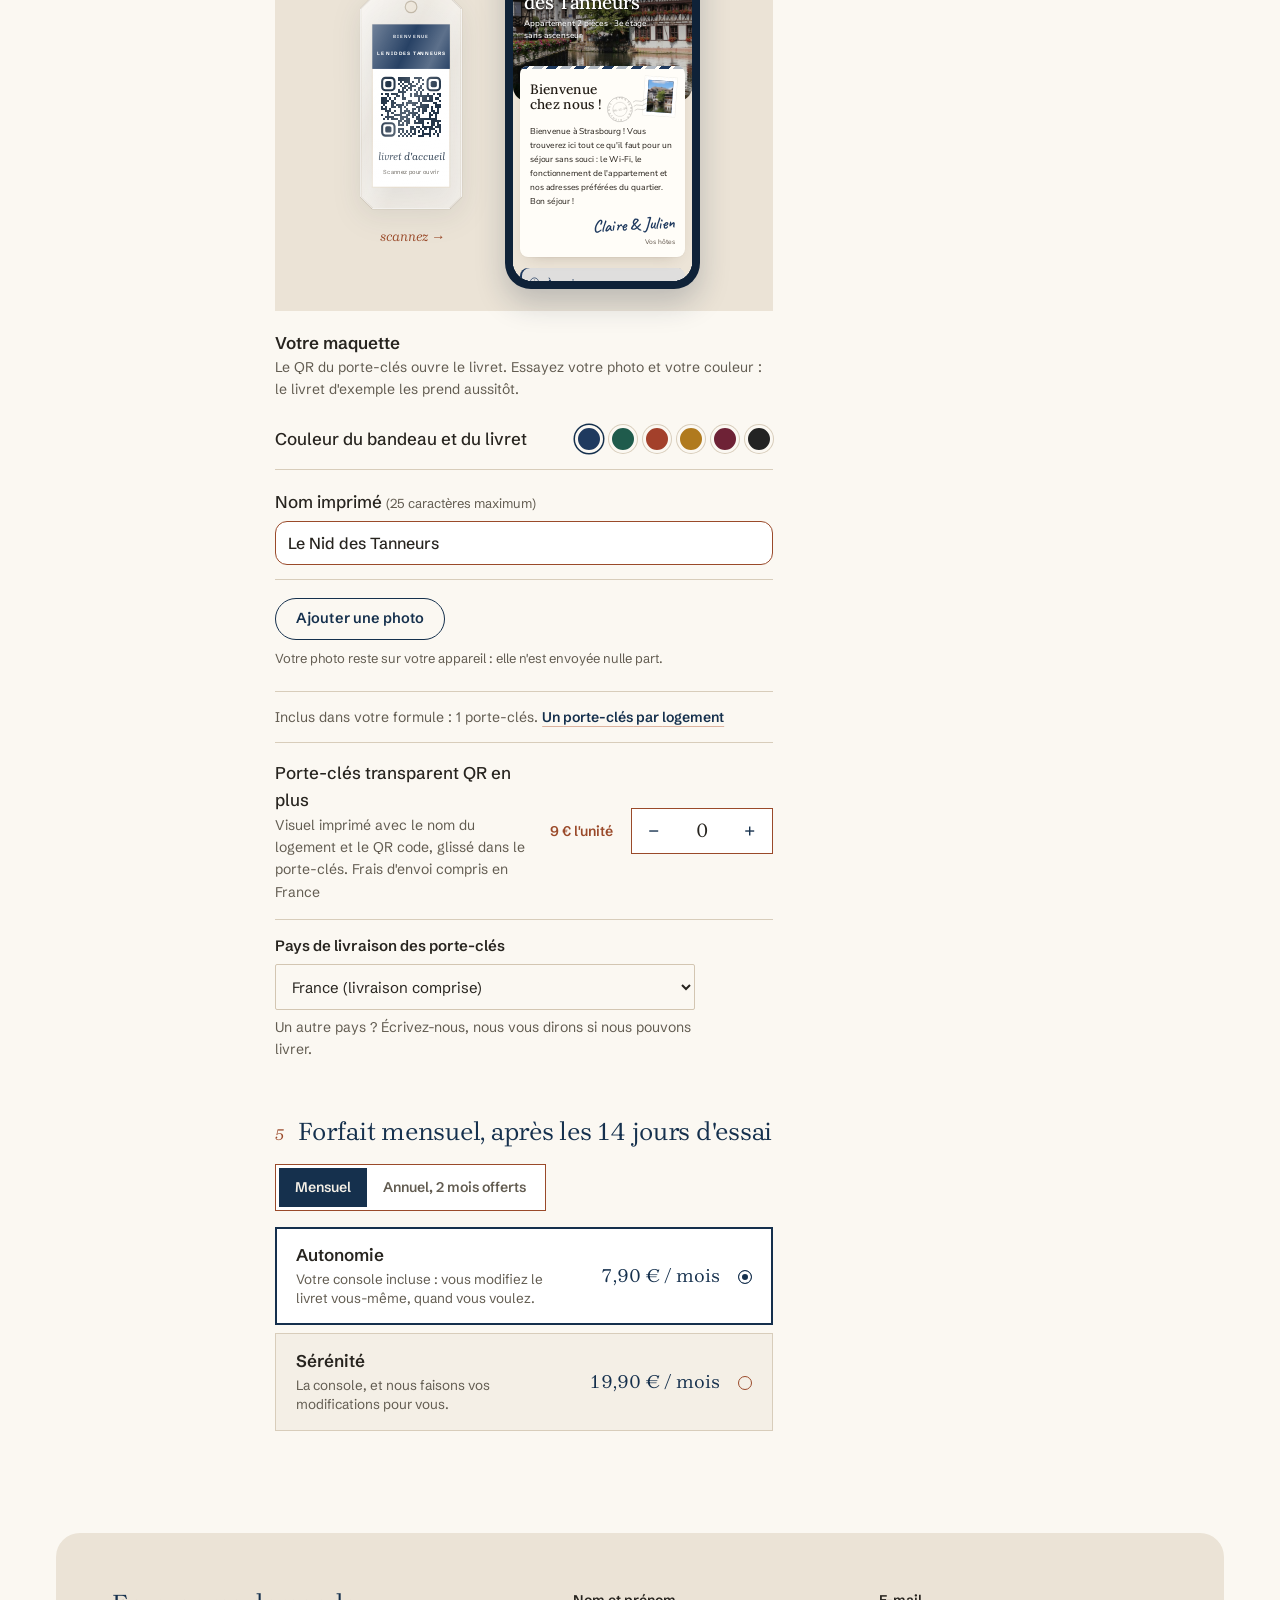
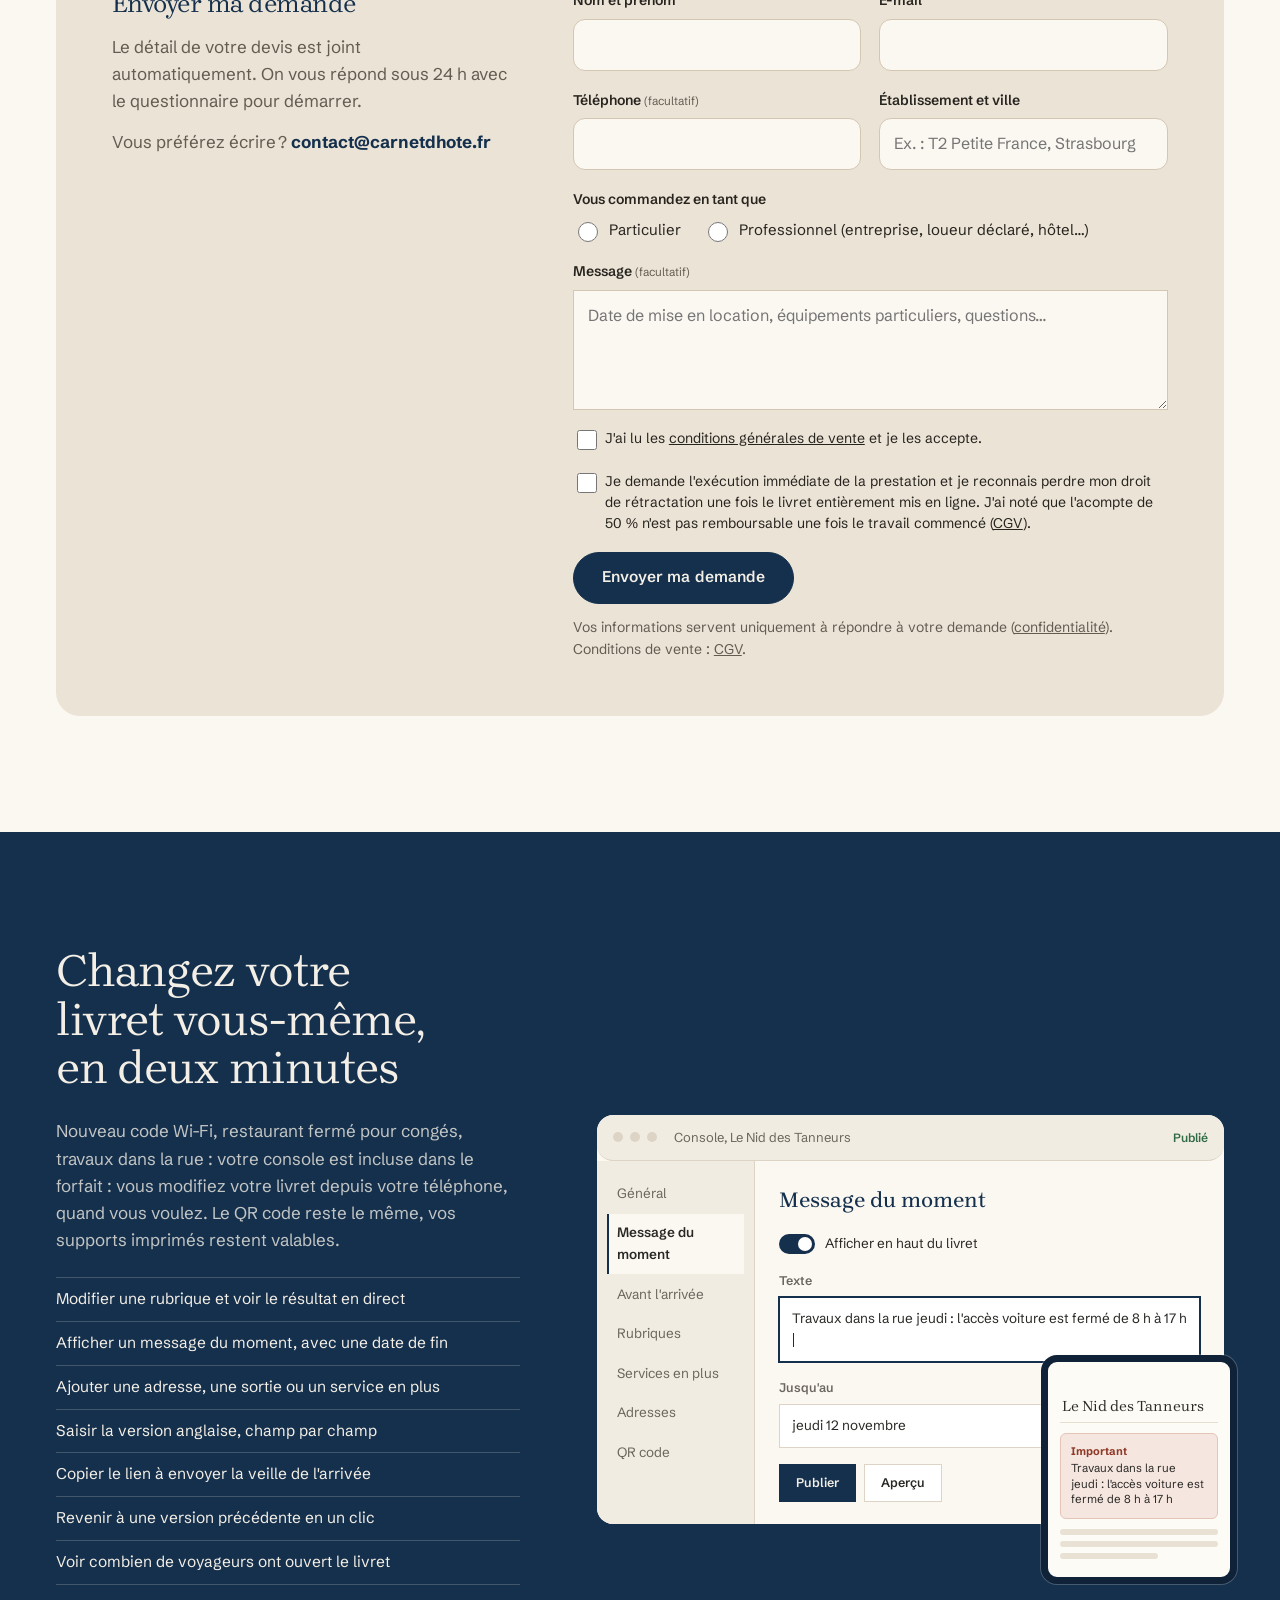
==== commit d568548c: "Livret de la vitrine : l'écran du téléphone défile à la molette ou au doigt, les textes suivent, la " ====
--- a/index.html
+++ b/index.html
@@ -21,7 +21,7 @@
 <script type="application/ld+json">{"@context":"https://schema.org","@type":"WebSite","name":"Carnet d'Hôte","url":"https://carnetdhote.fr/","inLanguage":"fr","description":"Livrets d'accueil digitaux avec QR code pour locations courte durée, maisons d'hôtes et hôtels."}</script>
 <link rel="stylesheet" href="assets/css/fonts.css?v=56">
 <link rel="stylesheet" href="assets/css/site.css?v=62">
-<link rel="stylesheet" href="assets/css/vitrine.css?v=2">
+<link rel="stylesheet" href="assets/css/vitrine.css?v=3">
 <script>document.documentElement.classList.add("js");</script>
 </head>
 <body>
@@ -103,12 +103,13 @@
         <article class="vx-stp"><span class="vx-no">06</span><h3>Des idées de sorties</h3><p>Vos coups de cœur et nos suggestions, pour que le séjour soit plus qu'une simple nuitée.</p></article>
         <article class="vx-stp"><span class="vx-no">07</span><h3>Le départ, sans oubli</h3><p>Une check-list de départ à cocher et les numéros d'urgence toujours à portée de main.</p></article>
         </div>
-        <ol class="vx-ticks" id="vx-ticks" aria-hidden="true"><li></li><li></li><li></li><li></li><li></li><li></li><li></li></ol>
+        <ol class="vx-ticks" id="vx-ticks" aria-hidden="true" title="Aller à cette rubrique"><li></li><li></li><li></li><li></li><li></li><li></li><li></li></ol>
         <a class="skip-demo" href="#t-msgs">Passer la démonstration du livret</a>
       </div>
       <div class="vx-device">
         <div class="vx-dv-arch"></div>
-        <div class="vx-sphone" id="vx-sphone"><div class="vx-notch"></div><div class="vx-scr"><img class="vx-reel" id="vx-reel" src="assets/vitrine/reel.jpg" width="600" height="11396" alt="Défilement d'un livret d'accueil : accueil, Wi-Fi, arrivée, logement, adresses, sorties, départ et urgences" decoding="async"></div></div>
+        <div class="vx-sphone" id="vx-sphone"><div class="vx-notch"></div><div class="vx-scr"><div class="vx-scroll" id="vx-scroll" tabindex="0" role="region" aria-label="Aperçu du livret : faites défiler l'écran"><img class="vx-reel" id="vx-reel" src="assets/vitrine/reel.jpg" width="600" height="11396" alt="Défilement d'un livret d'accueil : accueil, Wi-Fi, arrivée, logement, adresses, sorties, départ et urgences" decoding="async"></div></div></div>
+        <p class="vx-hint" id="vx-hint" aria-hidden="true"><svg viewBox="0 0 16 16" fill="none" stroke="currentColor" stroke-width="1.8" stroke-linecap="round" stroke-linejoin="round"><path d="M3 6l5 5 5-5"/></svg>Faites défiler l'écran</p>
       </div>
     </div></div>
   </section>
@@ -578,6 +579,6 @@
 <script src="assets/js/qr.js?v=52"></script>
 <script src="assets/js/devis.js?v=62"></script>
 <script src="assets/js/site.js?v=62"></script>
-<script src="assets/js/vitrine.js?v=1"></script>
+<script src="assets/js/vitrine.js?v=2"></script>
 </body>
 </html>
--- a/assets/css/vitrine.css
+++ b/assets/css/vitrine.css
@@ -95,10 +95,9 @@
 .vx-f3 { right: 2%; bottom: 3%; width: 190px; border-radius: 12px; transform: translateZ(150px); animation: vx-fl 6s ease-in-out -1s infinite; }
 @keyframes vx-fl { 0%, 100% { translate: 0 0; } 50% { translate: 0 -10px; } }
 
-/* ---------- le livret : le téléphone défile tout seul ---------- */
-.vx-story { position: relative; height: calc(100vh + var(--n) * 78vh); background: var(--ivoire); }
-.vx-pin { position: sticky; top: 72px; height: calc(100vh - 72px); height: calc(100dvh - 72px); display: flex; align-items: center; overflow: hidden; }
-.vx-pin-grid { display: grid; grid-template-columns: 1fr 1fr; gap: 40px; align-items: center; height: 100%; width: 100%; }
+/* ---------- le livret : on fait défiler l'écran du téléphone, les textes suivent ---------- */
+.vx-story { position: relative; background: var(--ivoire); padding: 40px 0 64px; }
+.vx-pin-grid { display: grid; grid-template-columns: 1fr 1fr; gap: 40px; align-items: center; width: 100%; }
 .vx-copy { position: relative; z-index: 2; }
 .vx-h2 { margin: 16px 0 34px; font-family: var(--display); font-weight: 400; font-size: clamp(2rem, 3.6vw, 3.2rem); line-height: 1.06; letter-spacing: -.02em; color: var(--bleu); max-width: 12em; }
 .vx-stack { position: relative; height: 190px; max-width: 480px; }
@@ -108,14 +107,21 @@
 .vx-stp h3 { margin: 6px 0 12px; font-family: var(--display); font-weight: 400; font-size: clamp(1.6rem, 2.4vw, 2.15rem); line-height: 1.1; letter-spacing: -.015em; color: var(--bleu); }
 .vx-stp p { margin: 0; color: var(--gris); font-size: 16.5px; max-width: 25em; }
 .vx-ticks { list-style: none; display: flex; gap: 8px; margin: 28px 0 0; padding: 0; }
-.vx-ticks li { width: 34px; height: 3px; border-radius: 3px; background: var(--filet); transition: background-color .4s, width .4s; }
+.vx-ticks li { width: 34px; height: 3px; border-radius: 3px; background: var(--filet); transition: background-color .4s, width .4s; cursor: pointer; position: relative; }
+.vx-ticks li::before { content: ""; position: absolute; inset: -12px -3px; }
 .vx-ticks li.on { background: var(--peche-fonce); width: 54px; }
-.vx-device { position: relative; height: 100%; display: grid; place-items: center; perspective: 1500px; }
+.vx-device { position: relative; height: 690px; display: grid; place-items: center; perspective: 1500px; }
 .vx-dv-arch { position: absolute; left: 50%; top: 50%; width: 400px; height: 610px; margin: -300px 0 0 -190px; border-radius: 200px 200px 20px 20px; background: var(--bleu); transform: translateZ(-60px); box-shadow: var(--ombre); }
 .vx-dv-arch::after { content: ""; position: absolute; inset: 14px; border-radius: 186px 186px 10px 10px; border: 1px solid rgba(242, 168, 135, .55); }
 .vx-sphone { position: relative; width: 292px; height: 600px; border-radius: 46px; padding: 10px; background: #0D1B2B; box-shadow: 0 1.5px 0 rgba(255, 255, 255, .14) inset, 0 50px 70px -20px rgba(15, 34, 56, .6), 0 16px 26px -10px rgba(15, 34, 56, .4); transform: rotateY(var(--sy, -10deg)) rotateX(2deg); transition: transform .2s linear; }
 .vx-sphone .vx-scr { border-radius: 37px; }
-.vx-scr > img.vx-reel { position: absolute; left: 0; top: 0; width: 100%; height: auto; object-fit: fill; will-change: transform; }
+.vx-scroll { position: absolute; inset: 0; overflow-x: hidden; overflow-y: auto; overscroll-behavior: auto; scrollbar-width: none; -webkit-overflow-scrolling: touch; border-radius: inherit; outline-offset: -4px; }
+.vx-scroll::-webkit-scrollbar { display: none; }
+.vx-scroll > img.vx-reel { display: block; width: 100%; height: auto; }
+.vx-hint { position: absolute; left: 50%; bottom: 0; transform: translateX(-50%); z-index: 4; display: inline-flex; align-items: center; gap: 9px; padding: 8px 16px; border-radius: 99px; background: rgba(251, 248, 242, .94); border: 1px solid var(--filet); color: var(--bleu-2); font-size: 12px; font-weight: 600; letter-spacing: .1em; text-transform: uppercase; white-space: nowrap; box-shadow: 0 8px 20px -10px rgba(15, 34, 56, .35); transition: opacity .5s; pointer-events: none; }
+.vx-hint svg { width: 14px; height: 14px; animation: vx-bob 1.6s ease-in-out infinite; }
+.vx-hint.off { opacity: 0; }
+@keyframes vx-bob { 0%, 100% { transform: translateY(-2px); } 50% { transform: translateY(3px); } }
 .vx-sphone .vx-notch { top: 19px; width: 84px; height: 23px; margin-left: -42px; }
 
 /* ---------- sections : cartes en relief ---------- */
@@ -213,14 +219,14 @@
   .vx-f1 { left: 8px; bottom: 18px; width: 164px; border-radius: 13px; }
   .vx-f2 { right: 14px; top: 0; width: 170px; border-radius: 13px; }
   .vx-f3 { display: none; }
-  .vx-pin { top: 64px; height: calc(100vh - 64px); height: calc(100dvh - 64px); }
-  .vx-pin-grid { grid-template-columns: 1fr; grid-template-rows: minmax(0, 1fr) auto; gap: 0; padding-bottom: 14px; }
-  .vx-device { order: 1; height: 100%; min-height: 0; padding: 12px 0 6px; }
-  .vx-copy { order: 2; align-self: end; }
+  .vx-story { padding: 24px 0 40px; }
+  .vx-pin-grid { grid-template-columns: 1fr; gap: 0; }
+  .vx-device { order: 1; height: 500px; }
+  .vx-copy { order: 2; margin-top: 10px; }
   .vx-copy .vx-kicker, .vx-copy .vx-h2 { display: none; }
-  .vx-dv-arch { top: 50%; height: 94%; width: auto; aspect-ratio: .66; margin: 0; transform: translate(-50%, -50%) translateZ(-60px); border-radius: 999px 999px 18px 18px; }
+  .vx-dv-arch { top: calc(50% - 6px); height: 440px; width: auto; aspect-ratio: .66; margin: 0; transform: translate(-50%, -50%) translateZ(-60px); border-radius: 999px 999px 18px 18px; }
   .vx-dv-arch::after { inset: 10px; border-radius: 999px 999px 10px 10px; }
-  .vx-sphone { height: 100%; max-height: 430px; width: auto; aspect-ratio: 196 / 402; border-radius: 30px; padding: 7px; }
+  .vx-sphone { height: 430px; width: auto; aspect-ratio: 196 / 402; border-radius: 30px; padding: 7px; }
   .vx-sphone .vx-scr { border-radius: 24px; }
   .vx-sphone .vx-notch { top: 12px; width: 52px; height: 15px; margin-left: -26px; }
   .vx-stack { height: 150px; }
@@ -238,4 +244,5 @@
 @media (prefers-reduced-motion: reduce) {
   .vx-phone, .vx-frag { animation: none; }
   .vx-stage, .vx-stp, .vx-sphone { transition: none; }
-}
+  .vx-hint svg { animation: none; }
+}
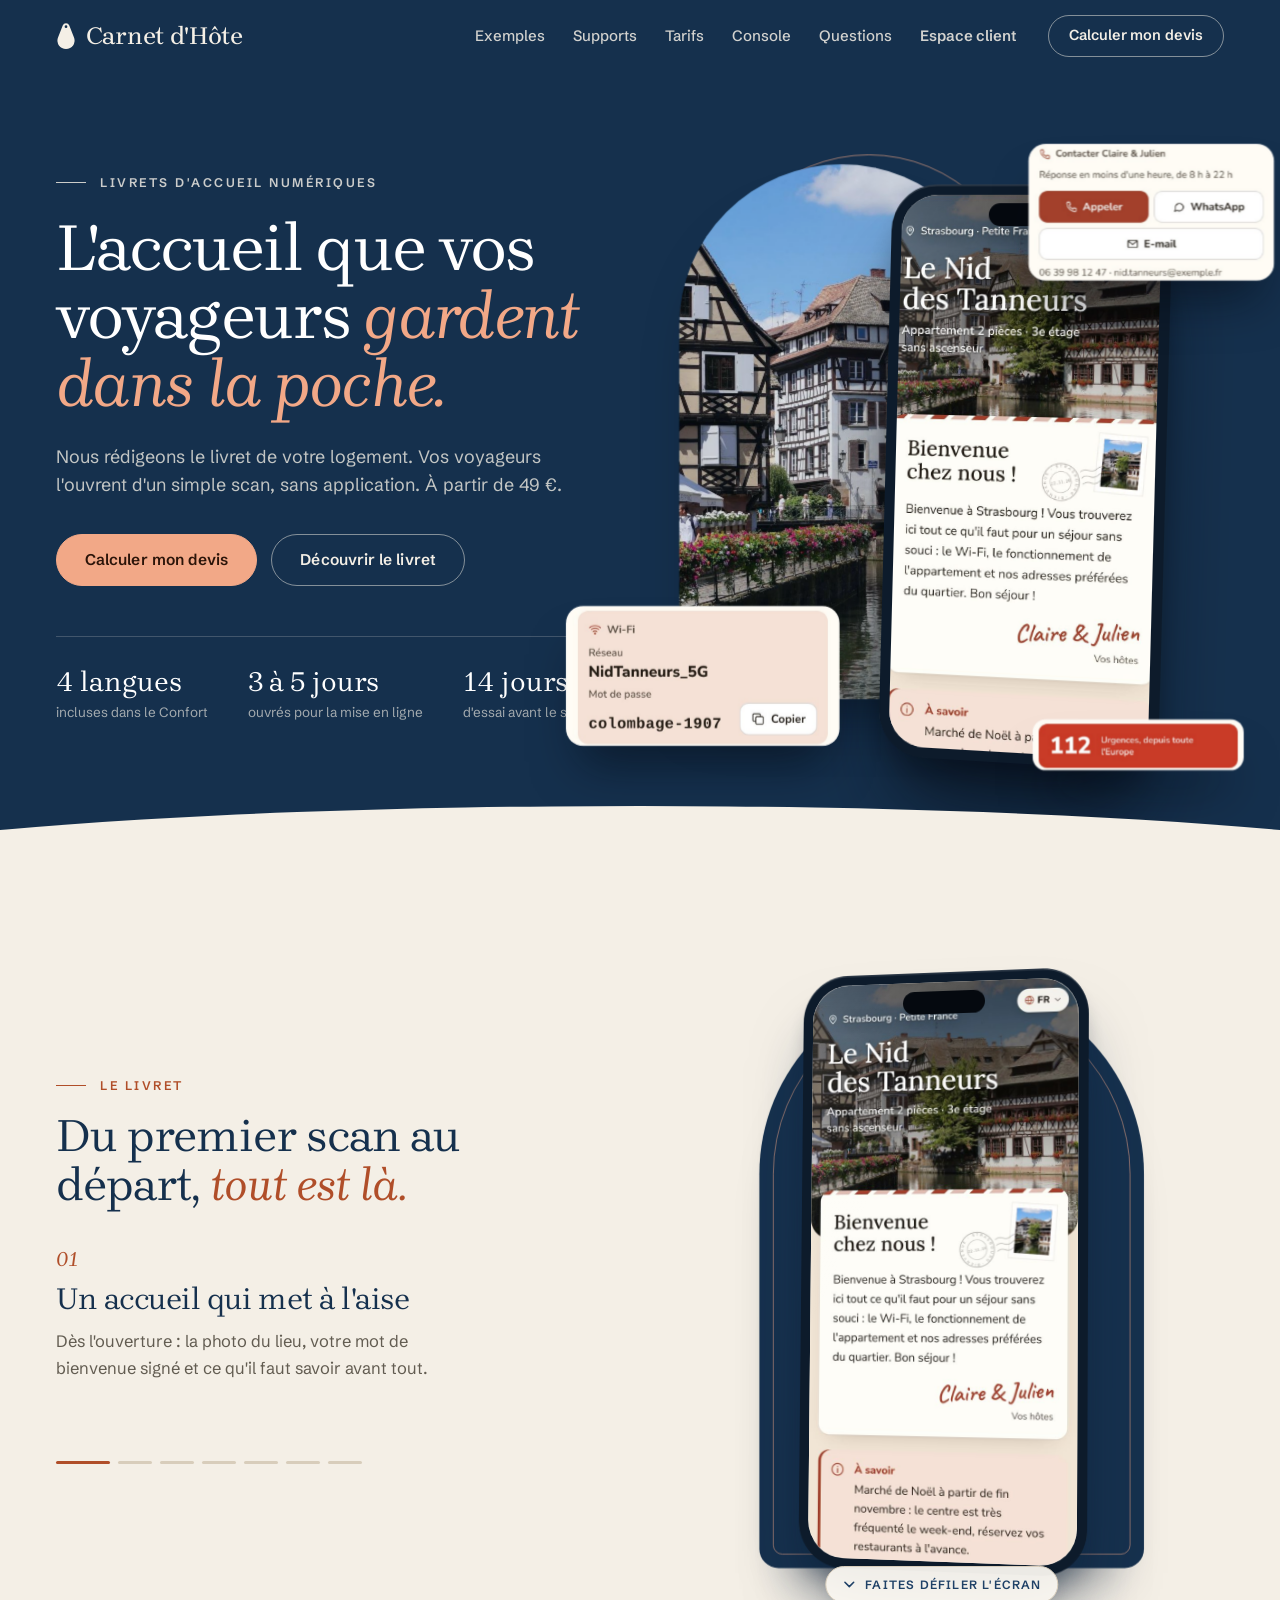
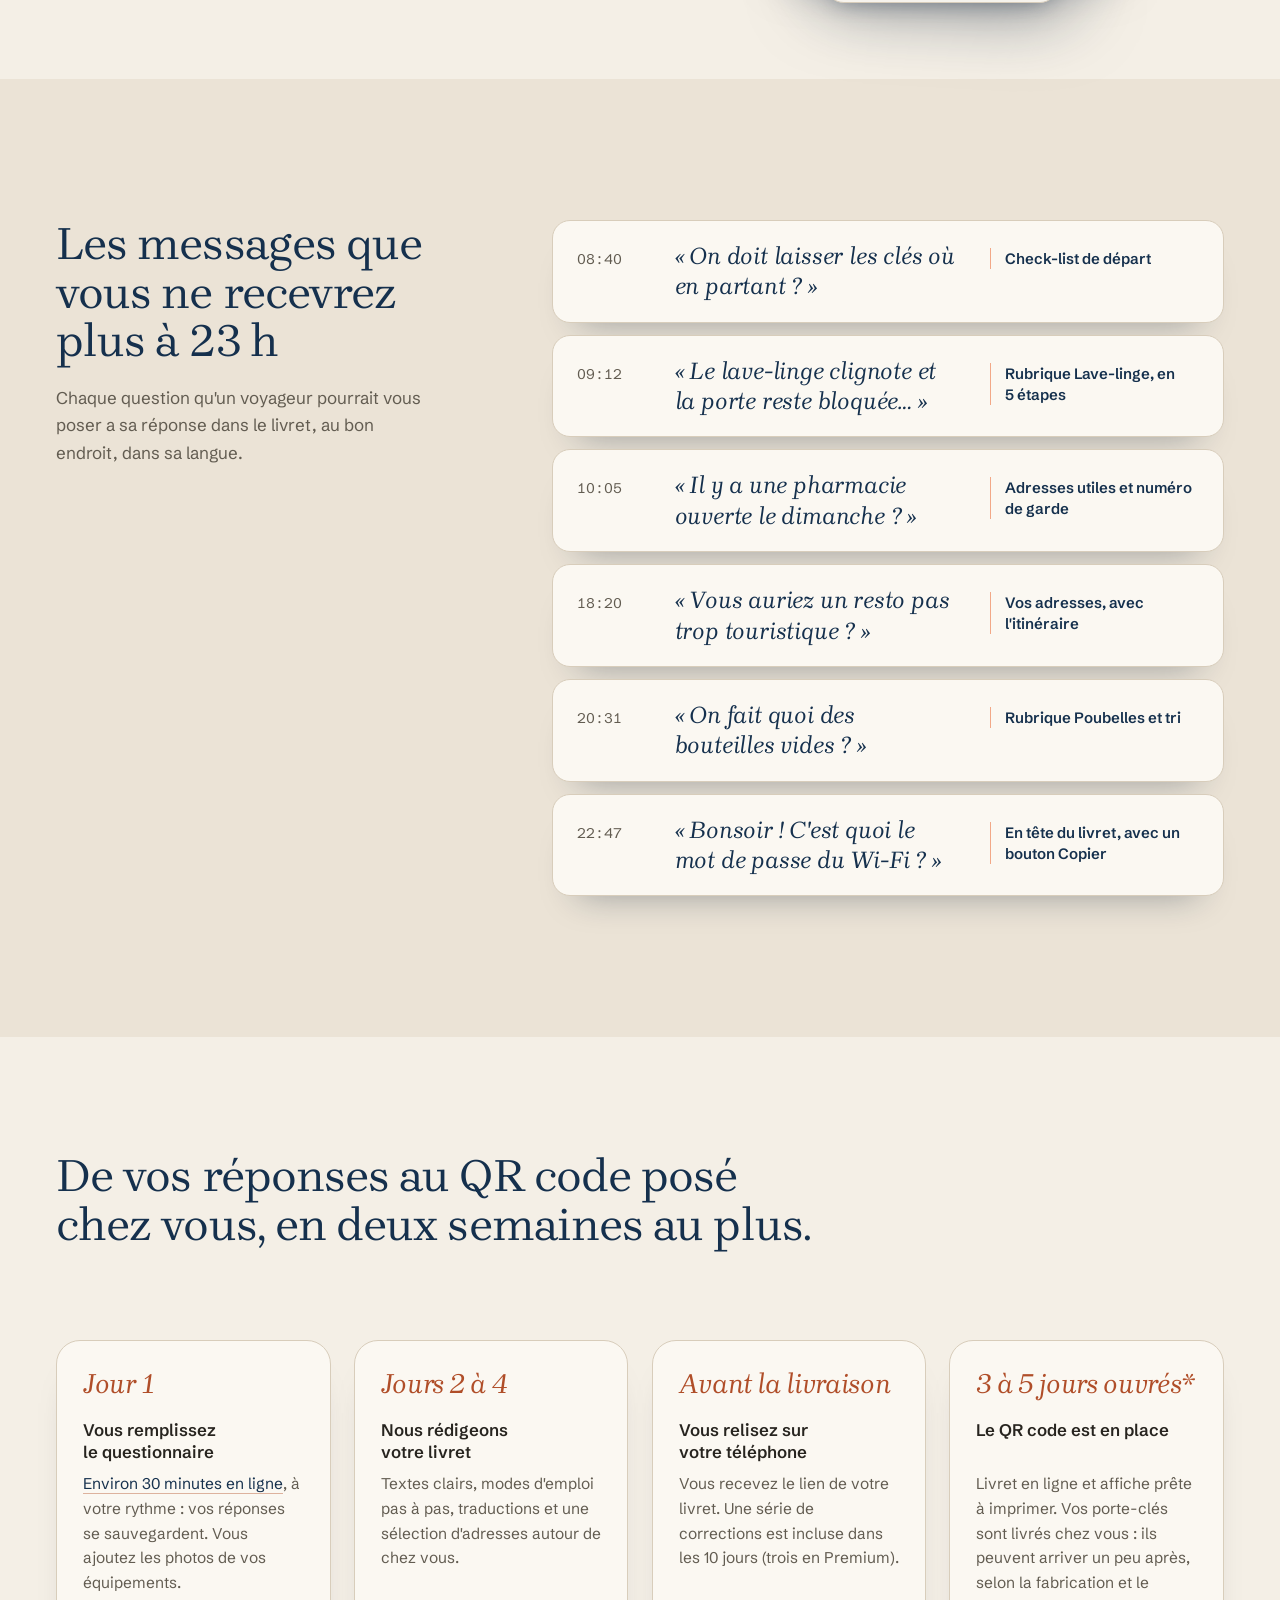
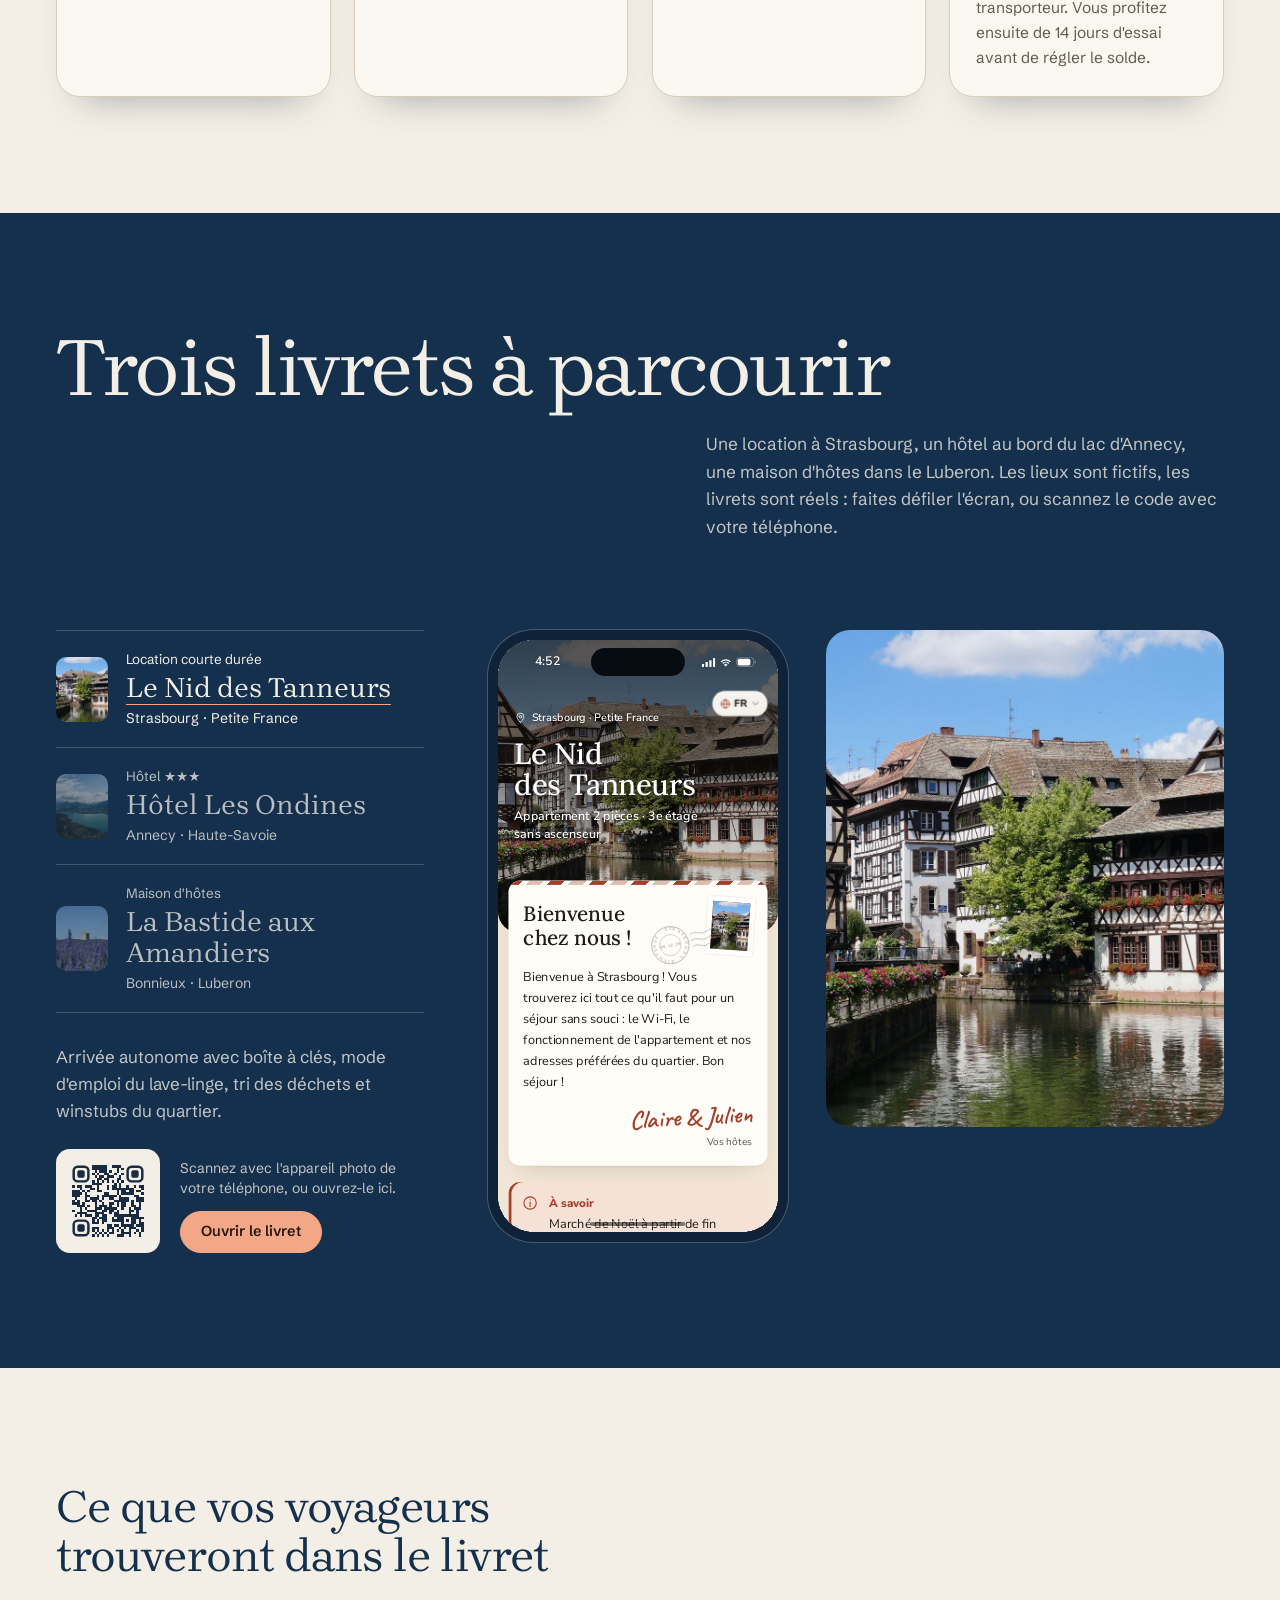
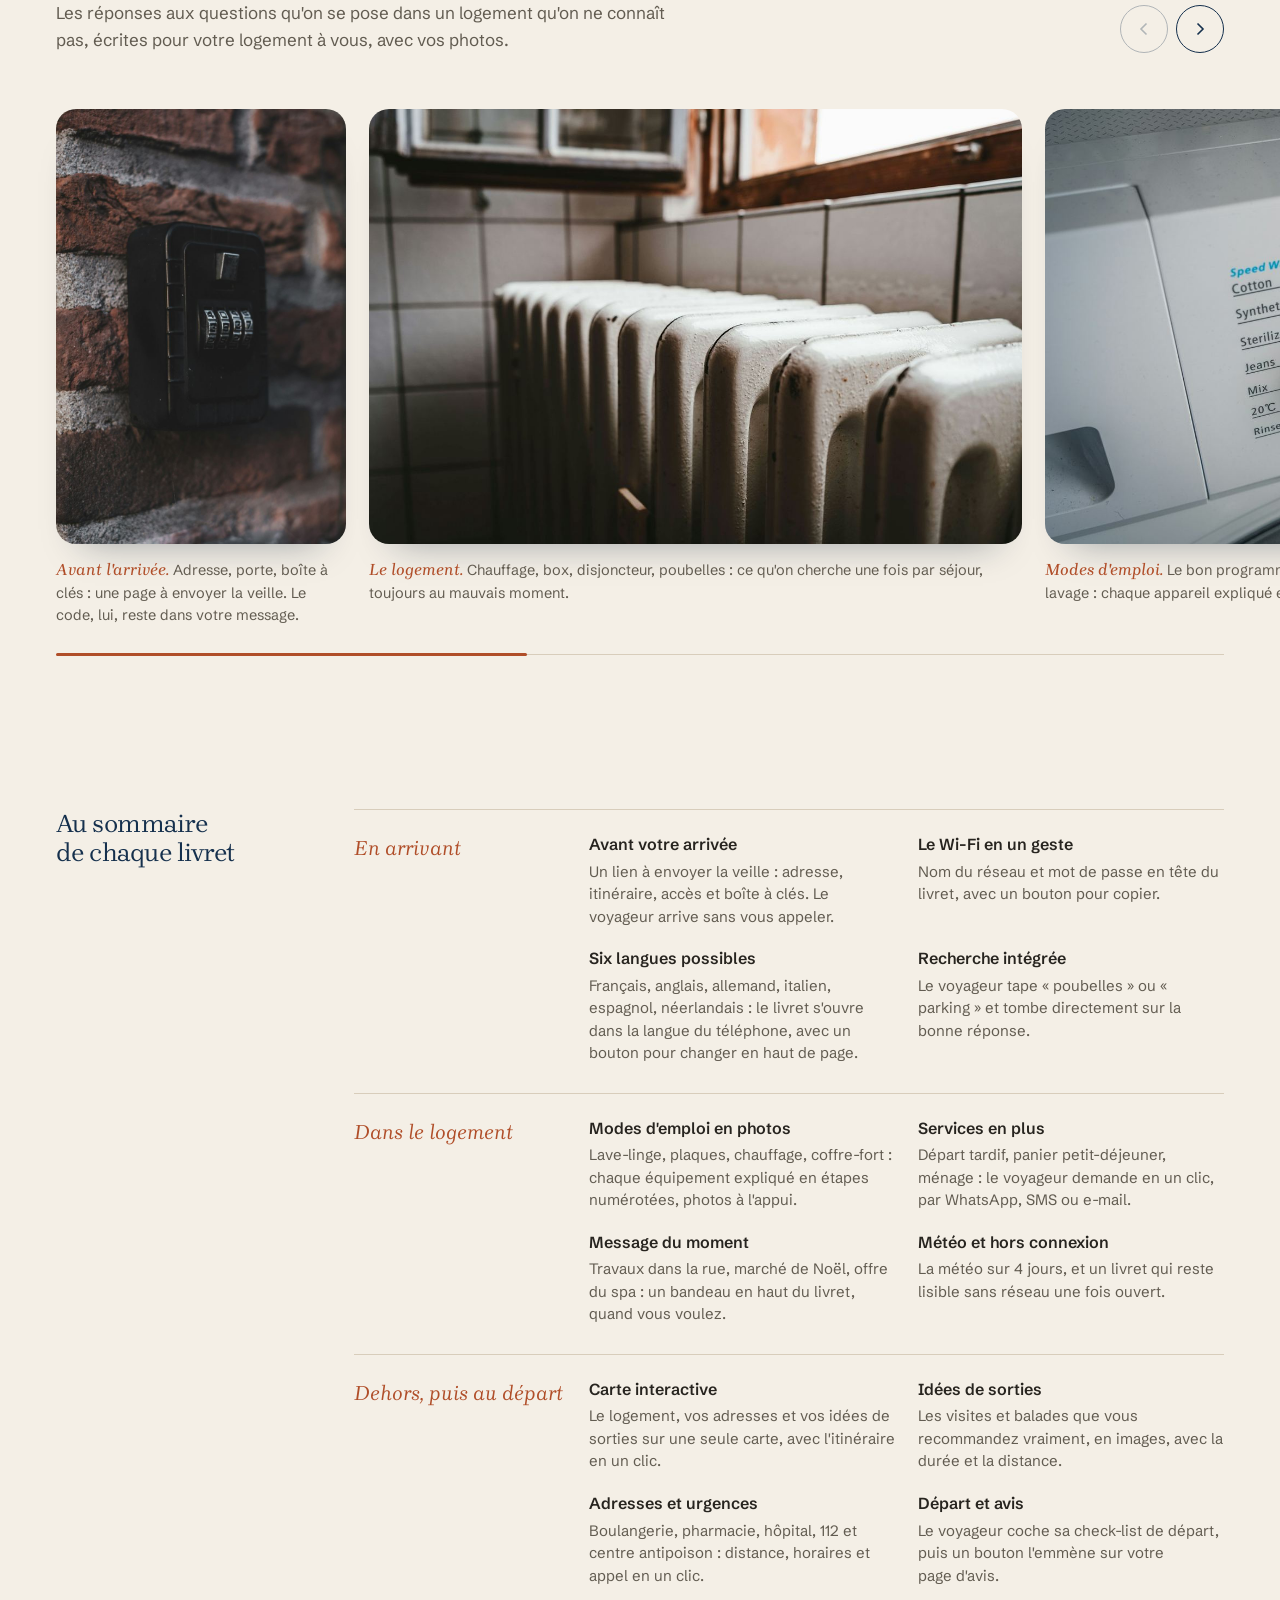
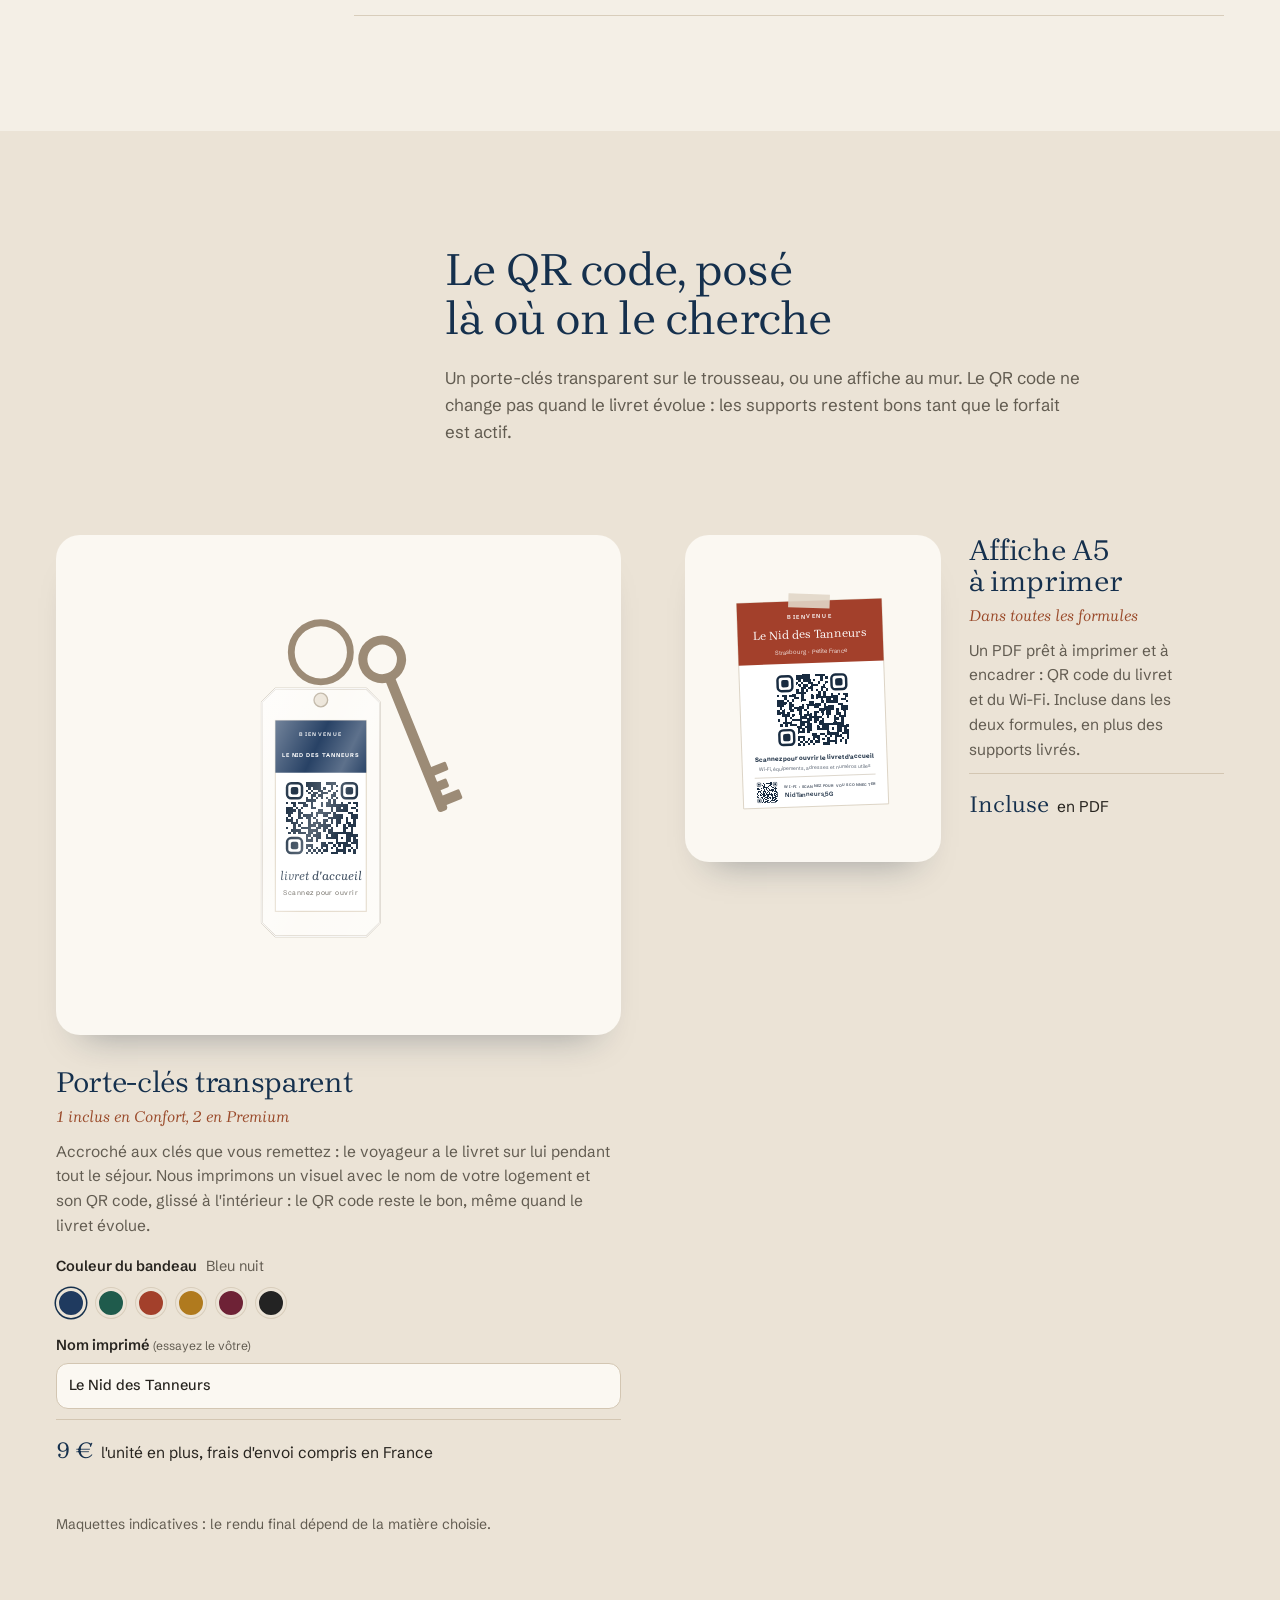
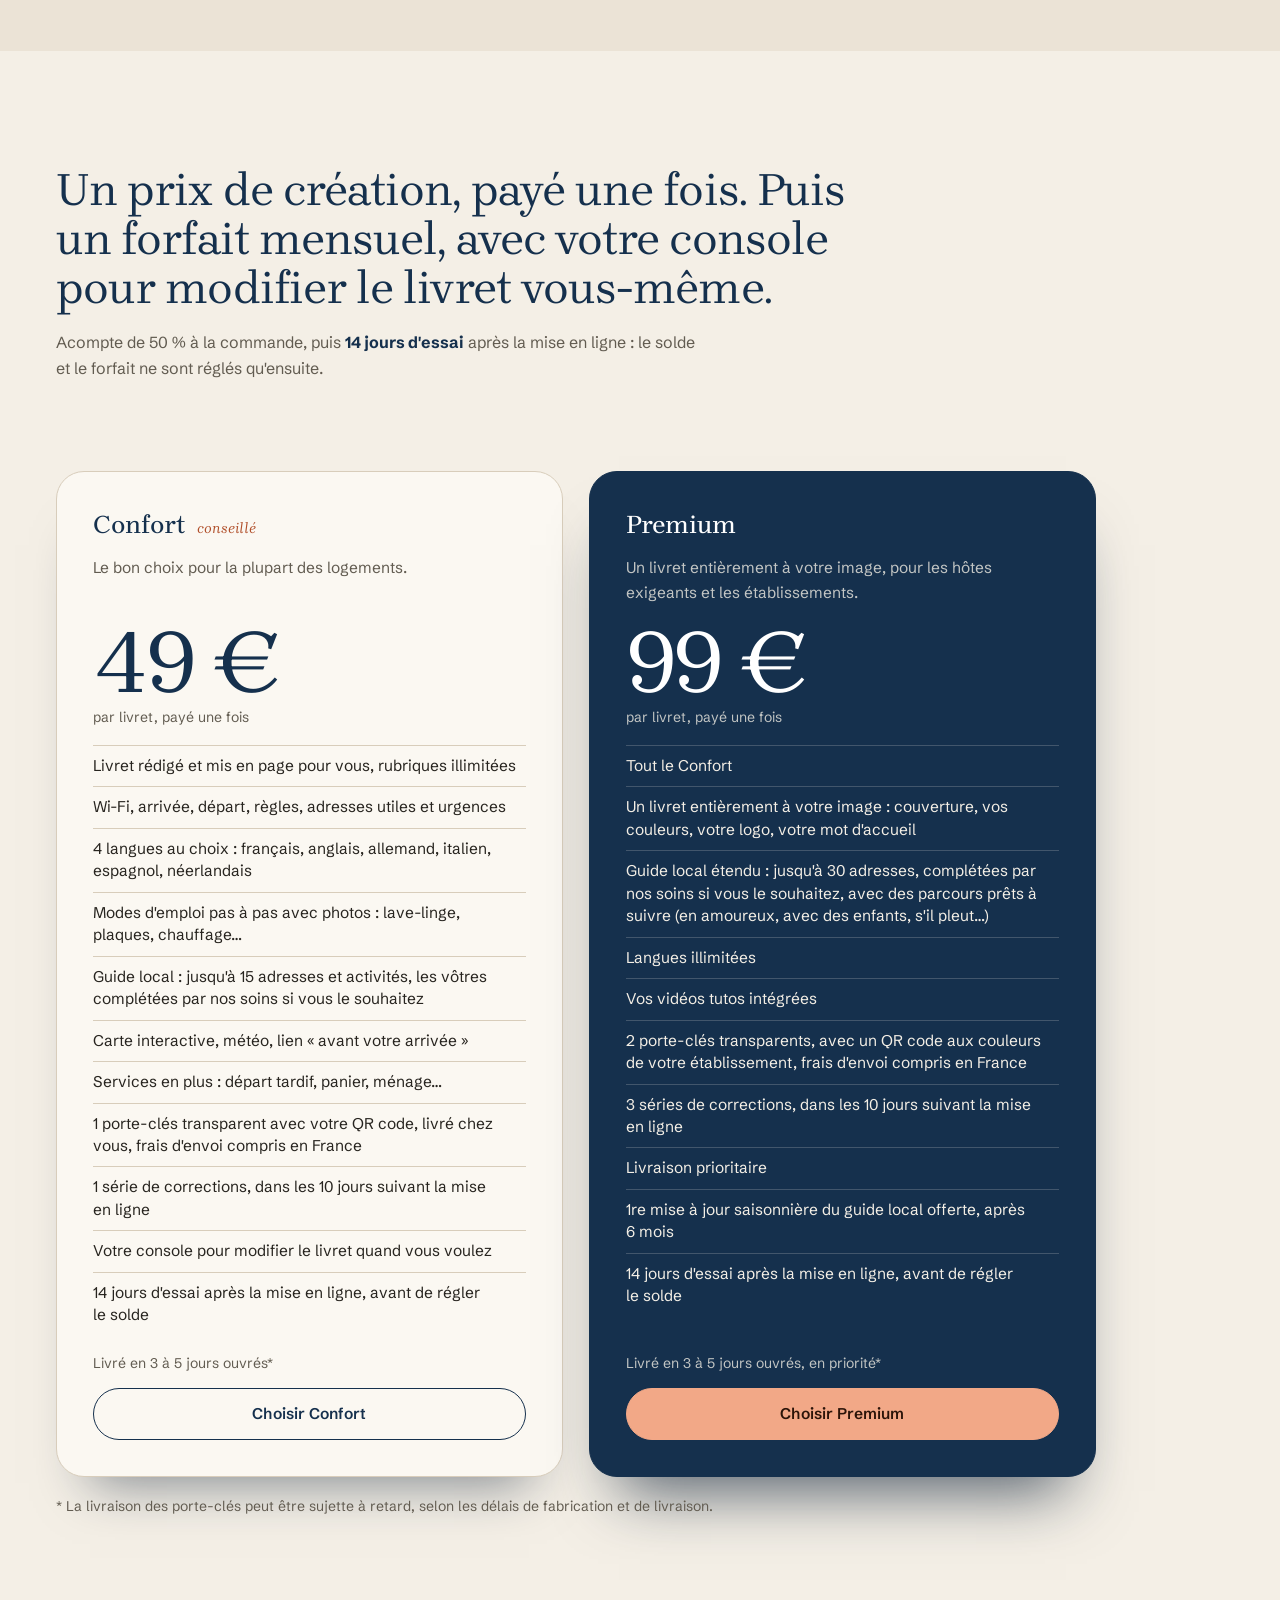
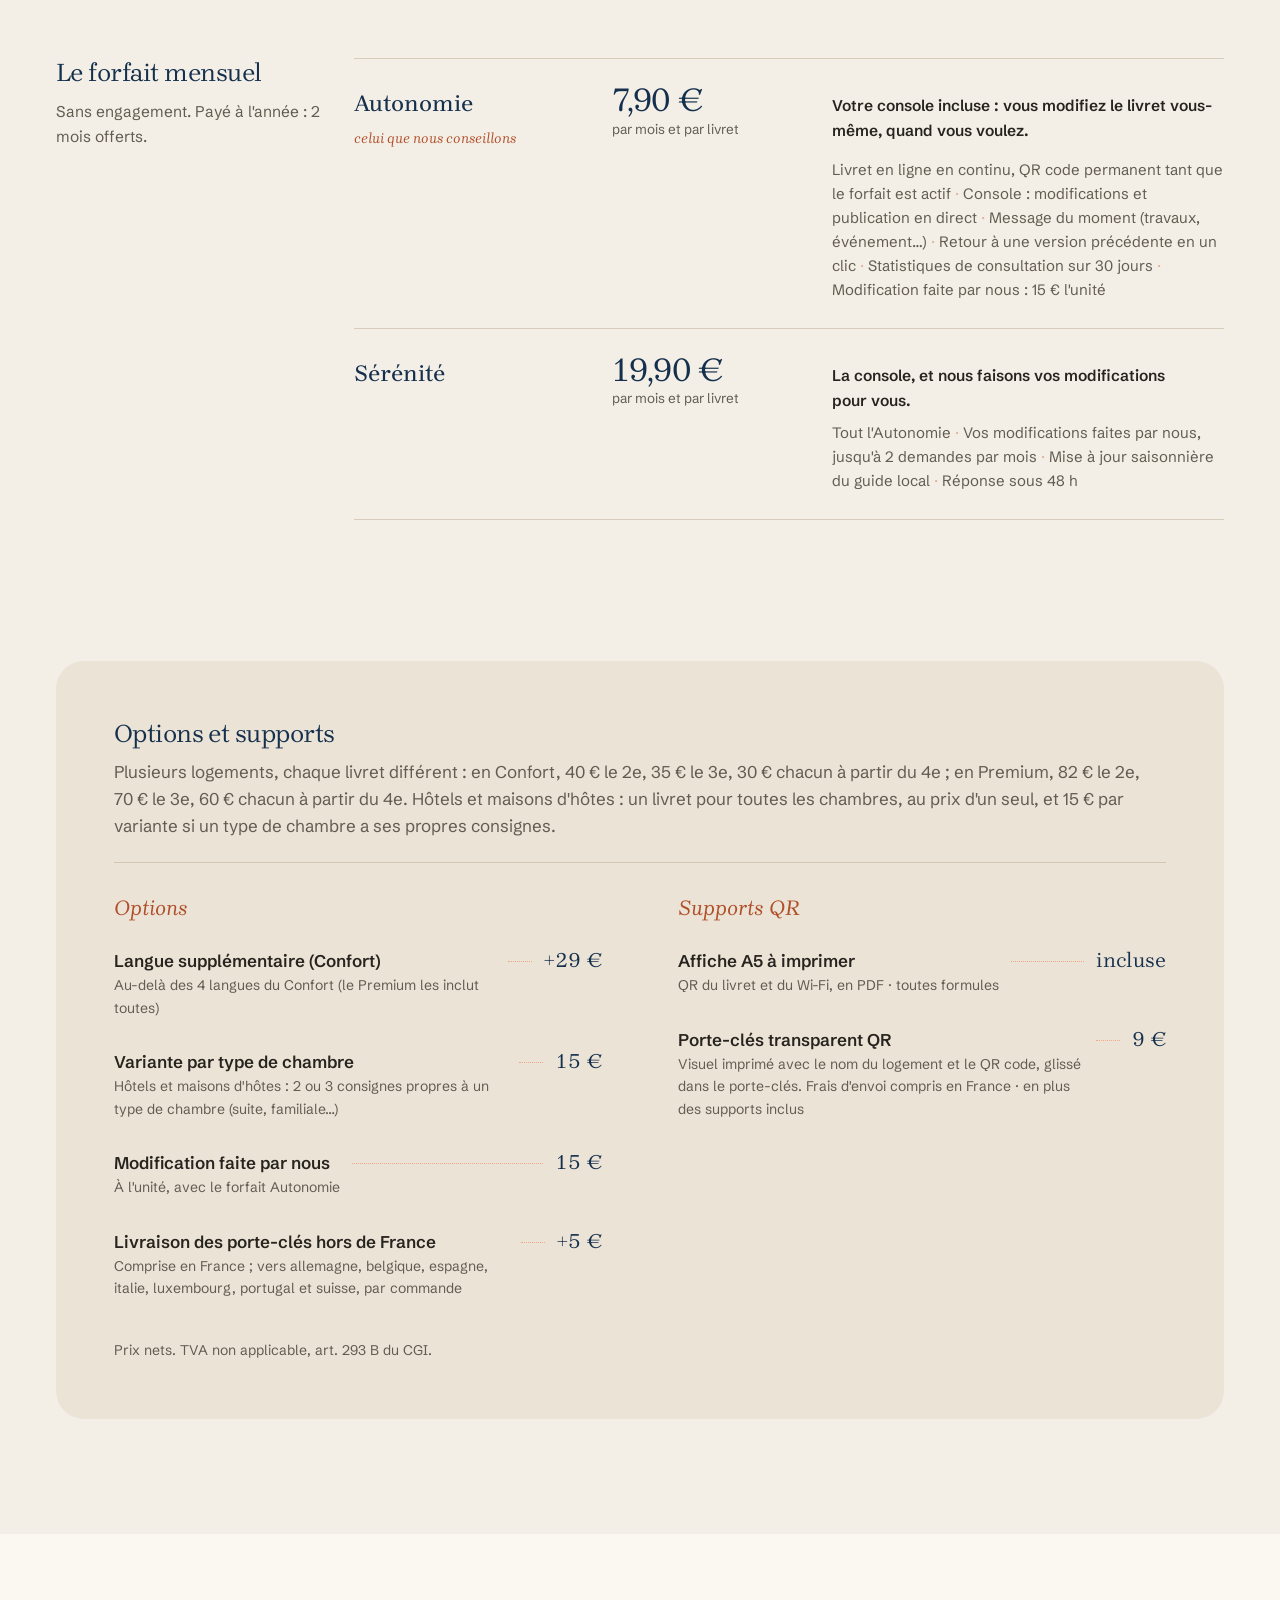
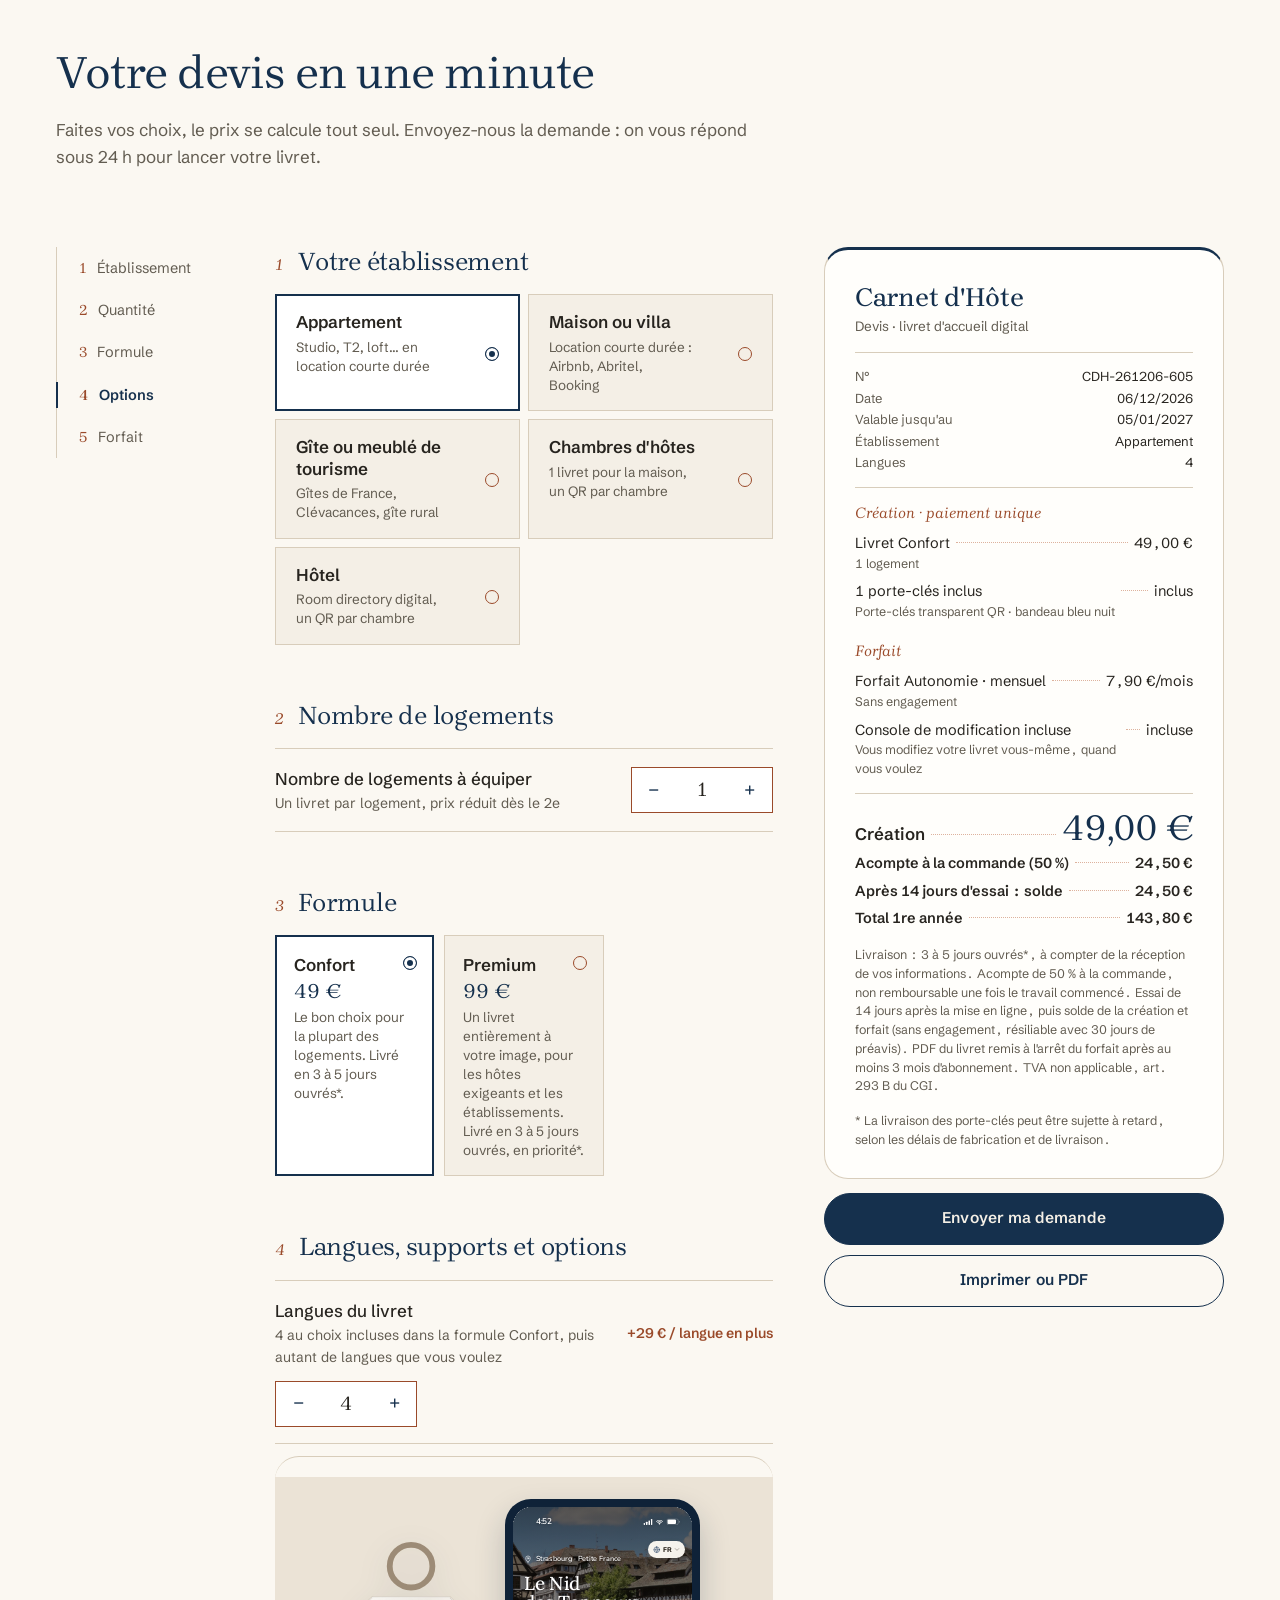
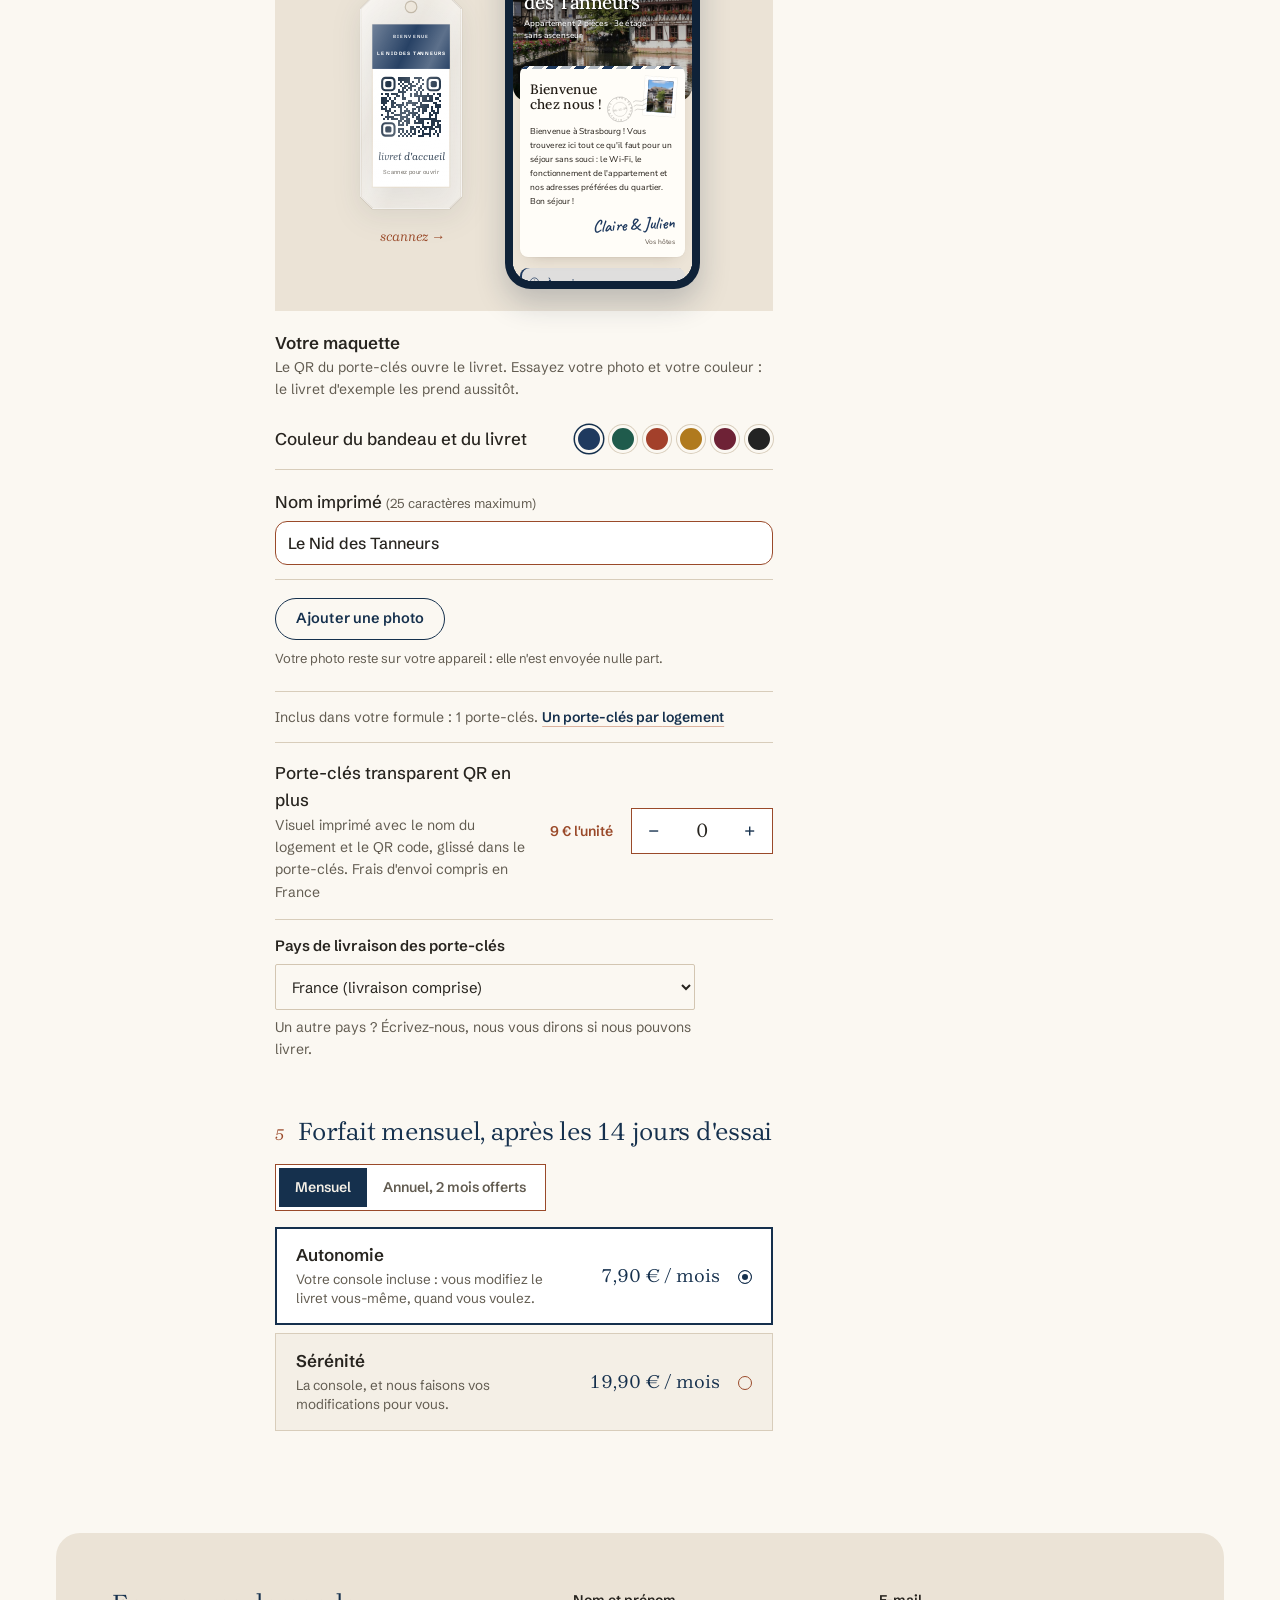
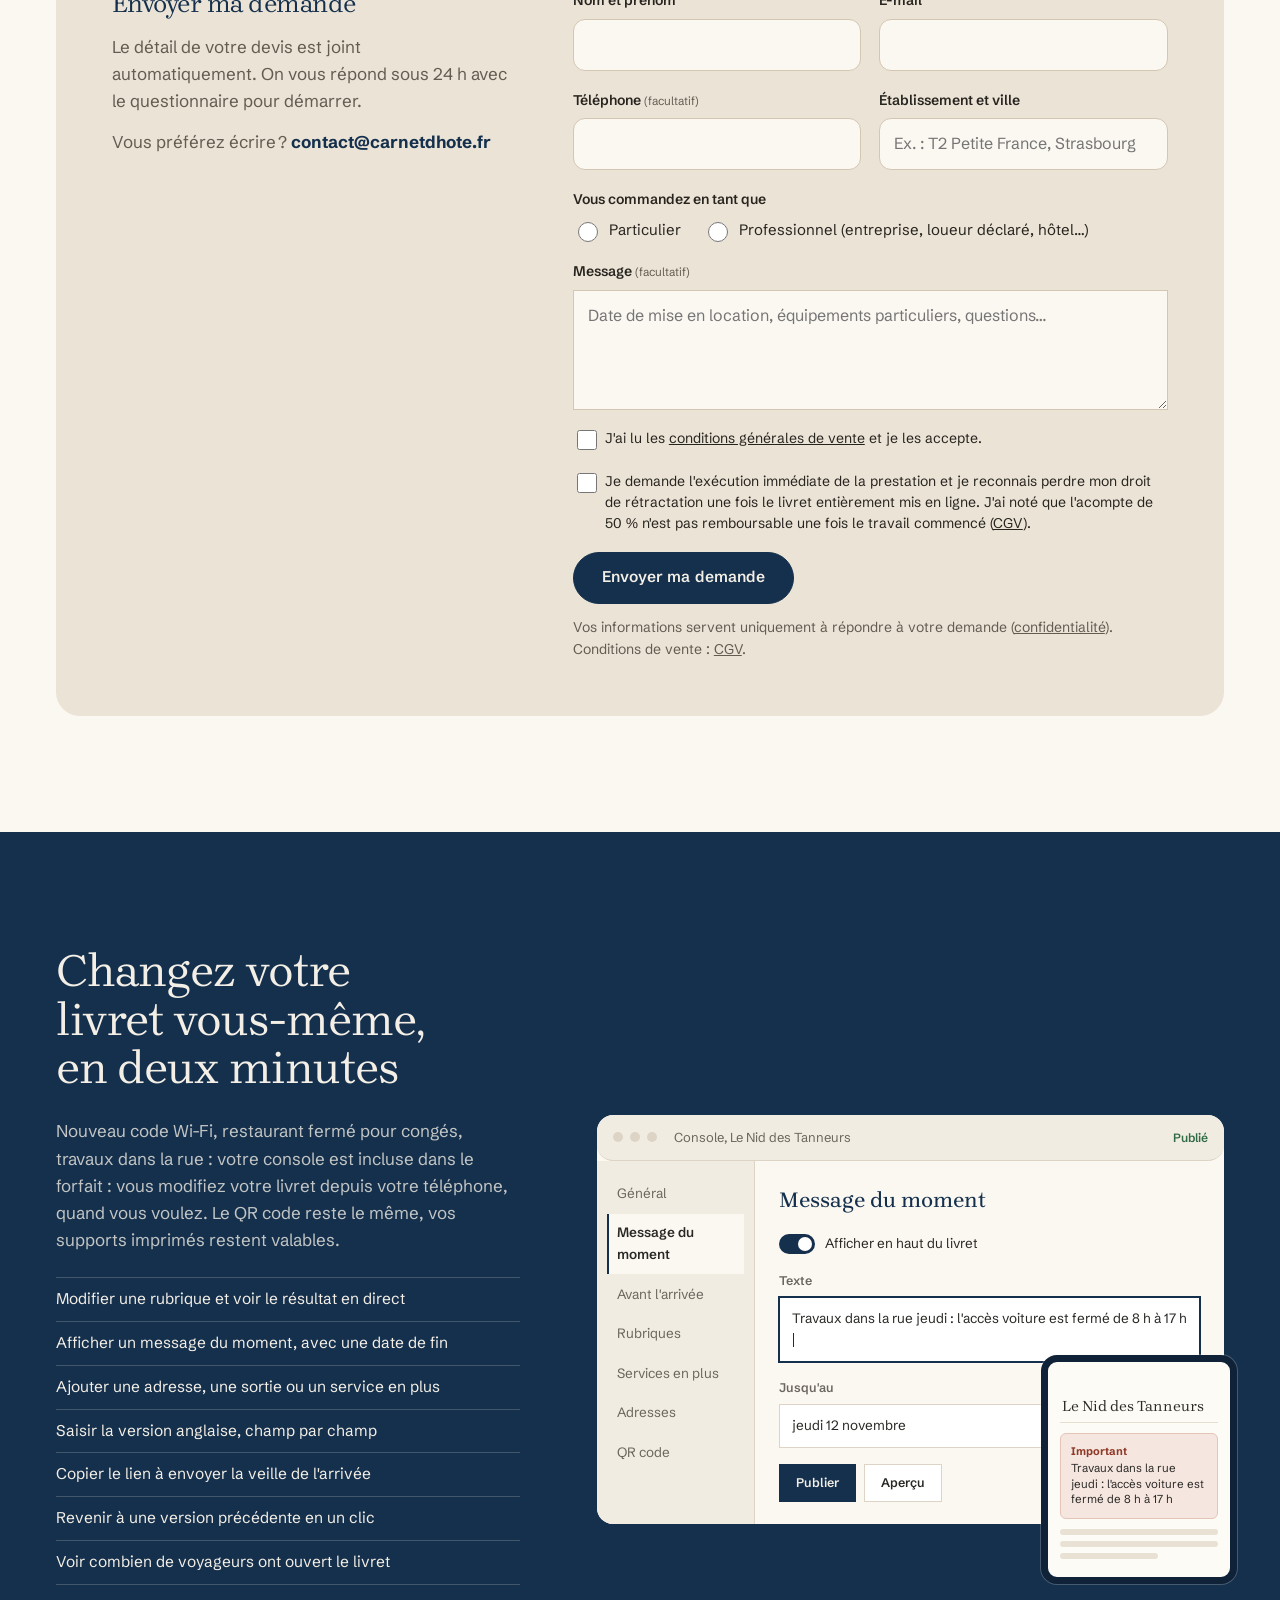
==== commit d1ca383d: "Mentions légales : nom de l'exploitant et adresse renseignés, dates de mise à jour Co-Authored-By: C" ====
--- a/index.html
+++ b/index.html
@@ -570,7 +570,7 @@
 
 <div class="devis-bar" id="devis-bar"><div><b id="bar-total">49 €</b><small id="bar-sub">puis 7,90 €/mois</small></div><a href="#folio">Voir le détail</a></div>
 
-<script src="assets/js/config.js?v=57"></script>
+<script src="assets/js/config.js?v=58"></script>
 <script src="assets/js/tarifs.js?v=63"></script>
 <script src="assets/js/icons.js?v=52"></script>
 <script src="data/livrets.js"></script>
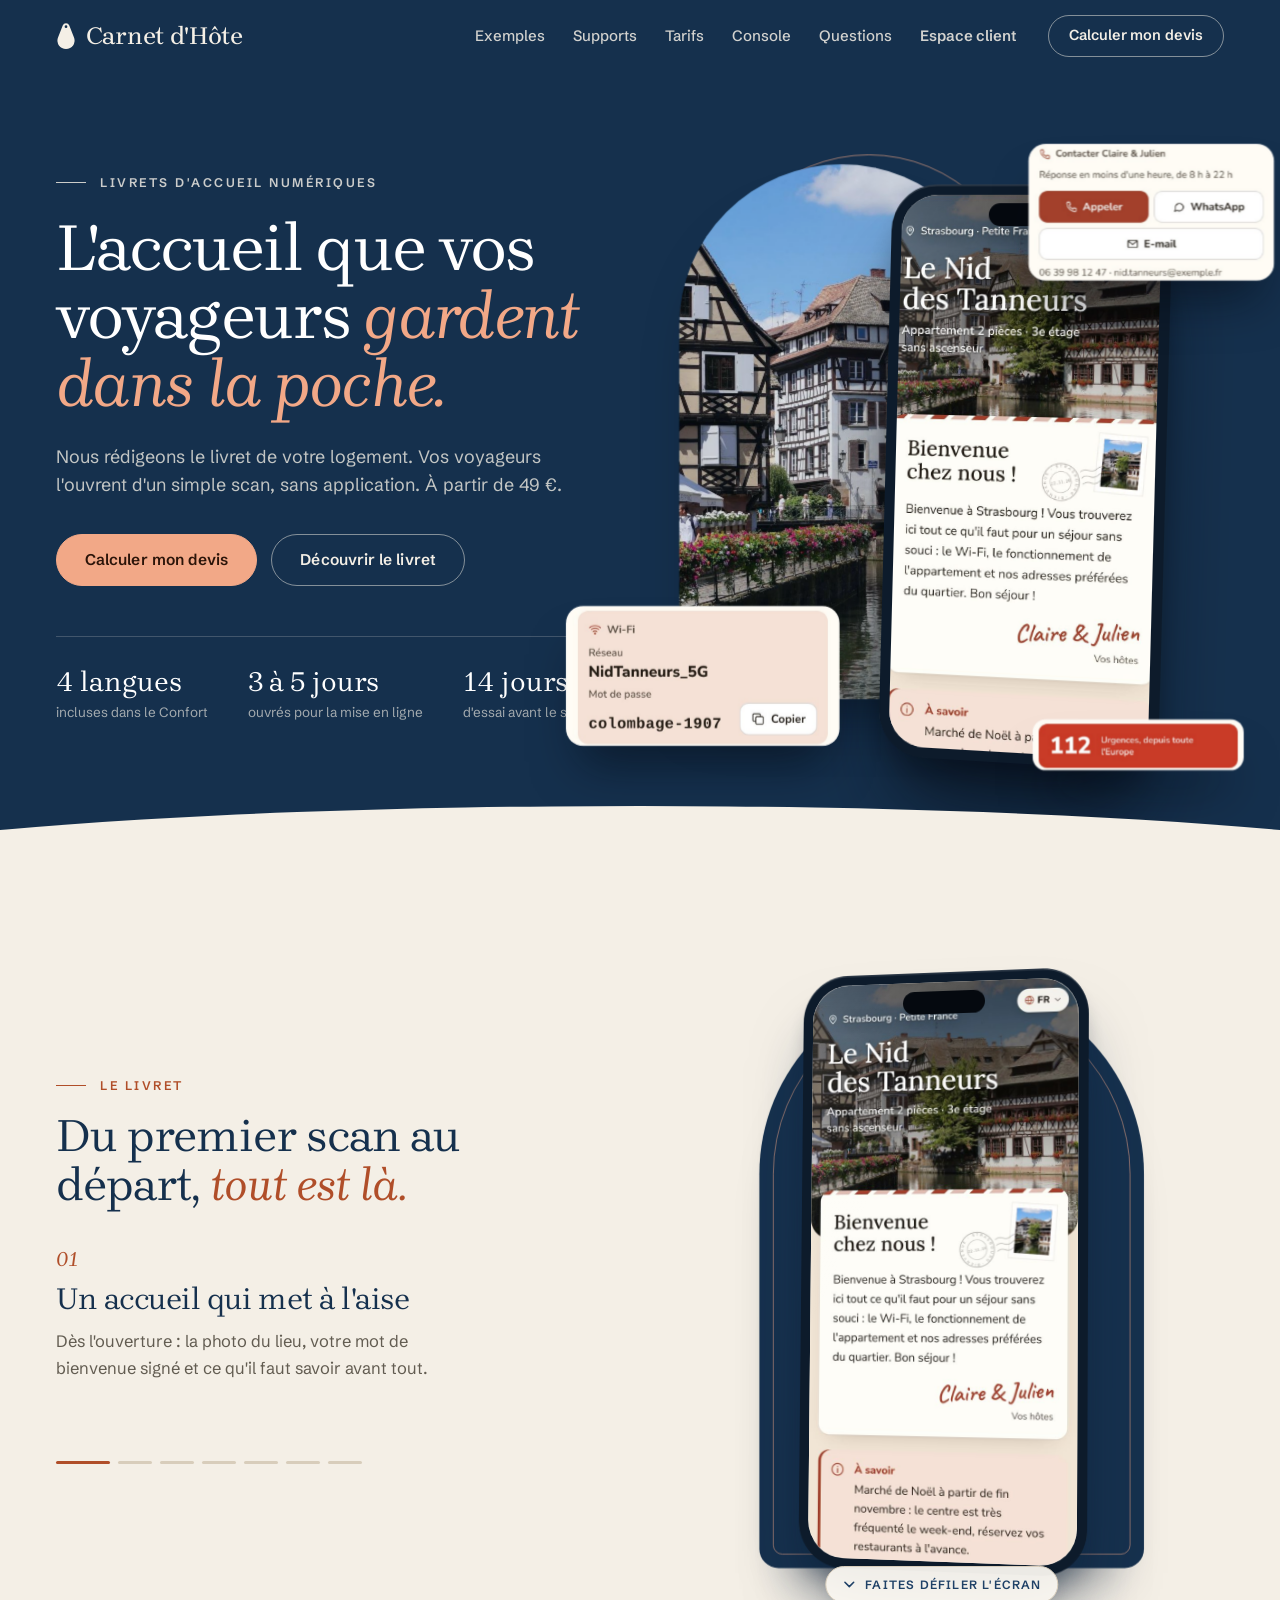
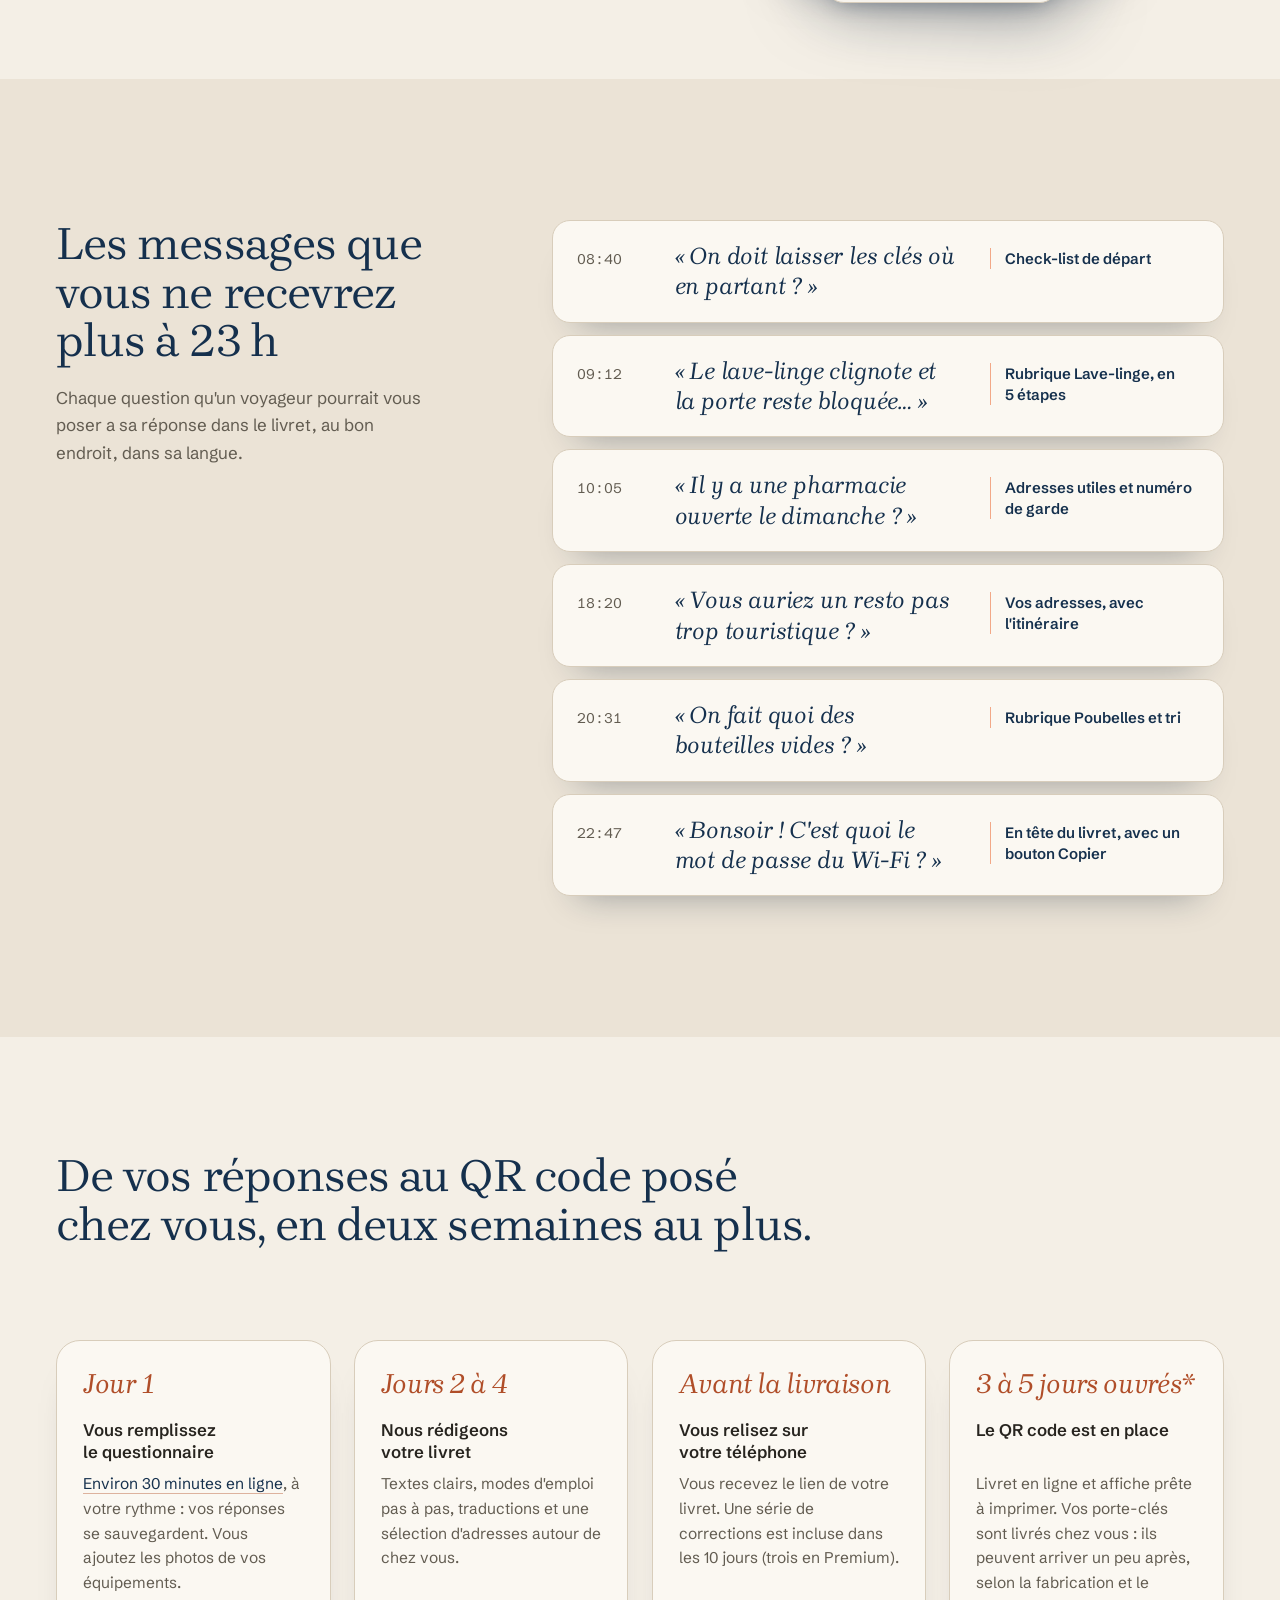
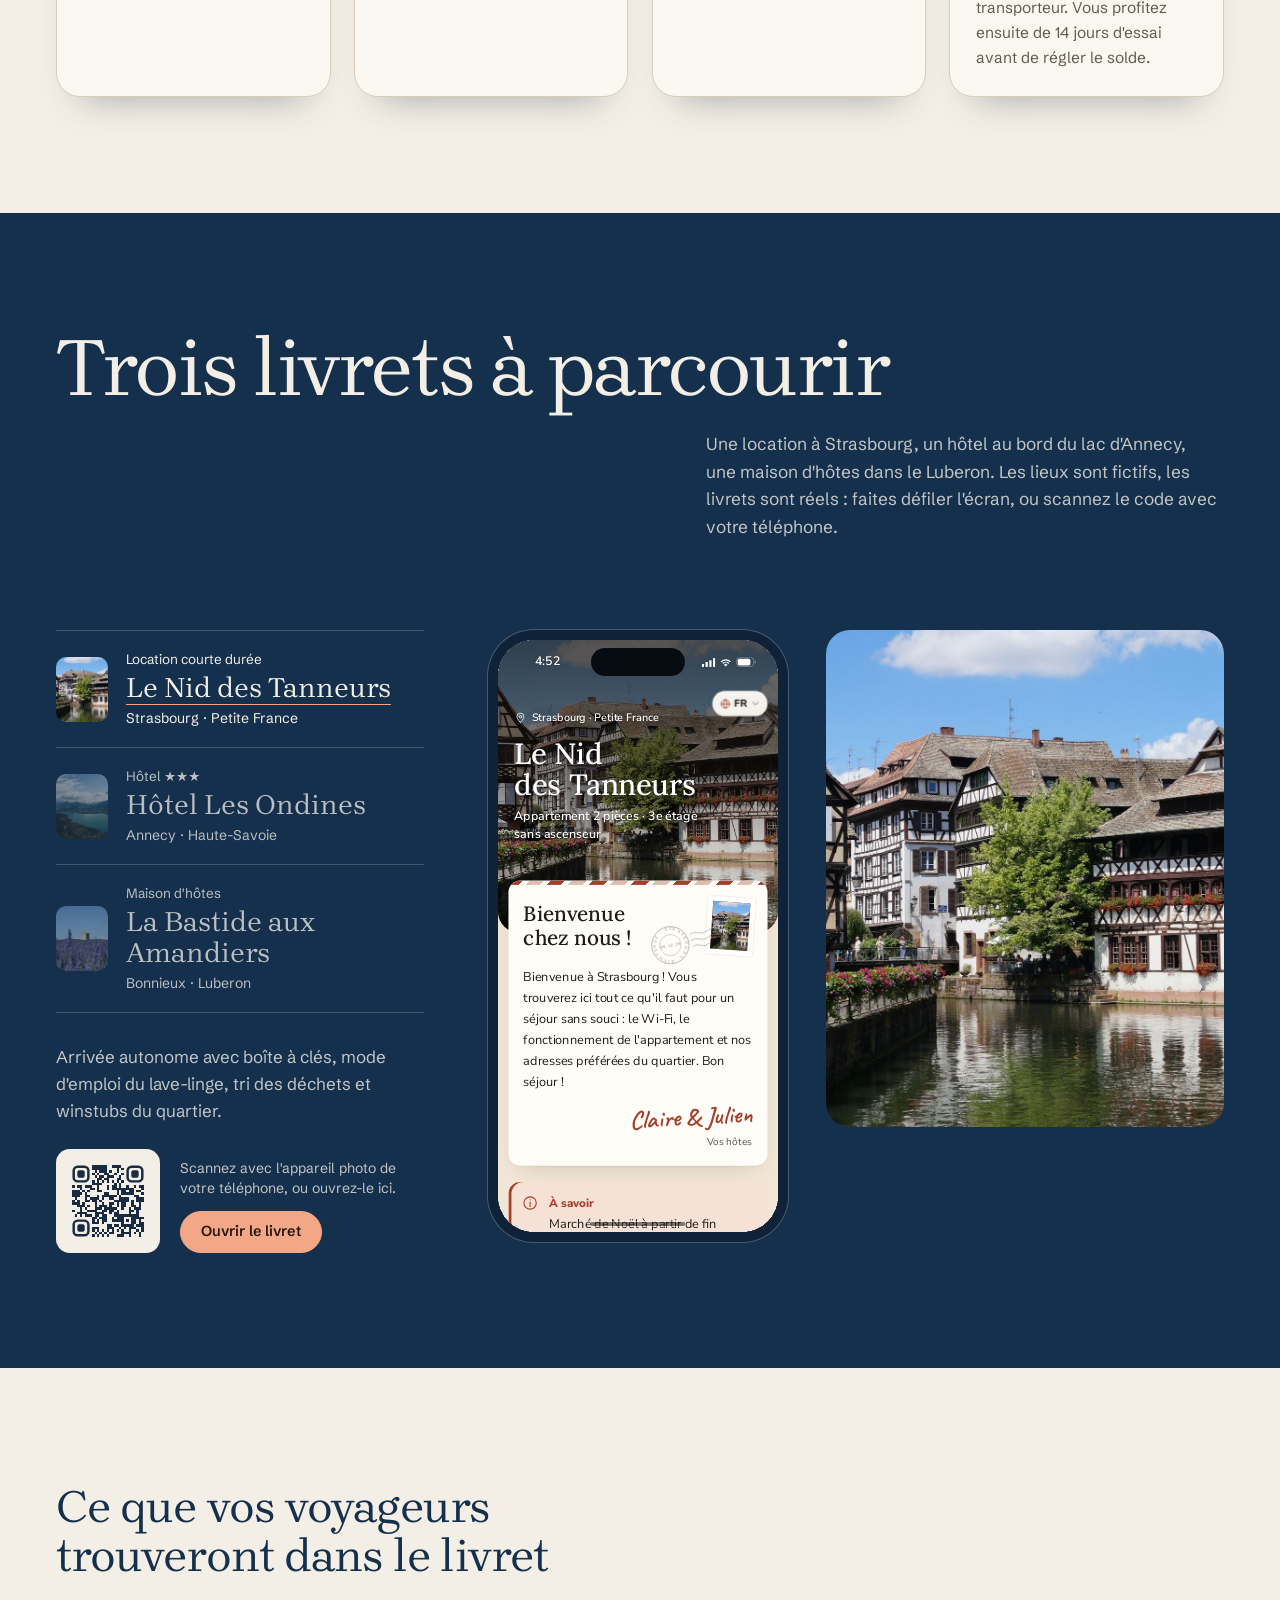
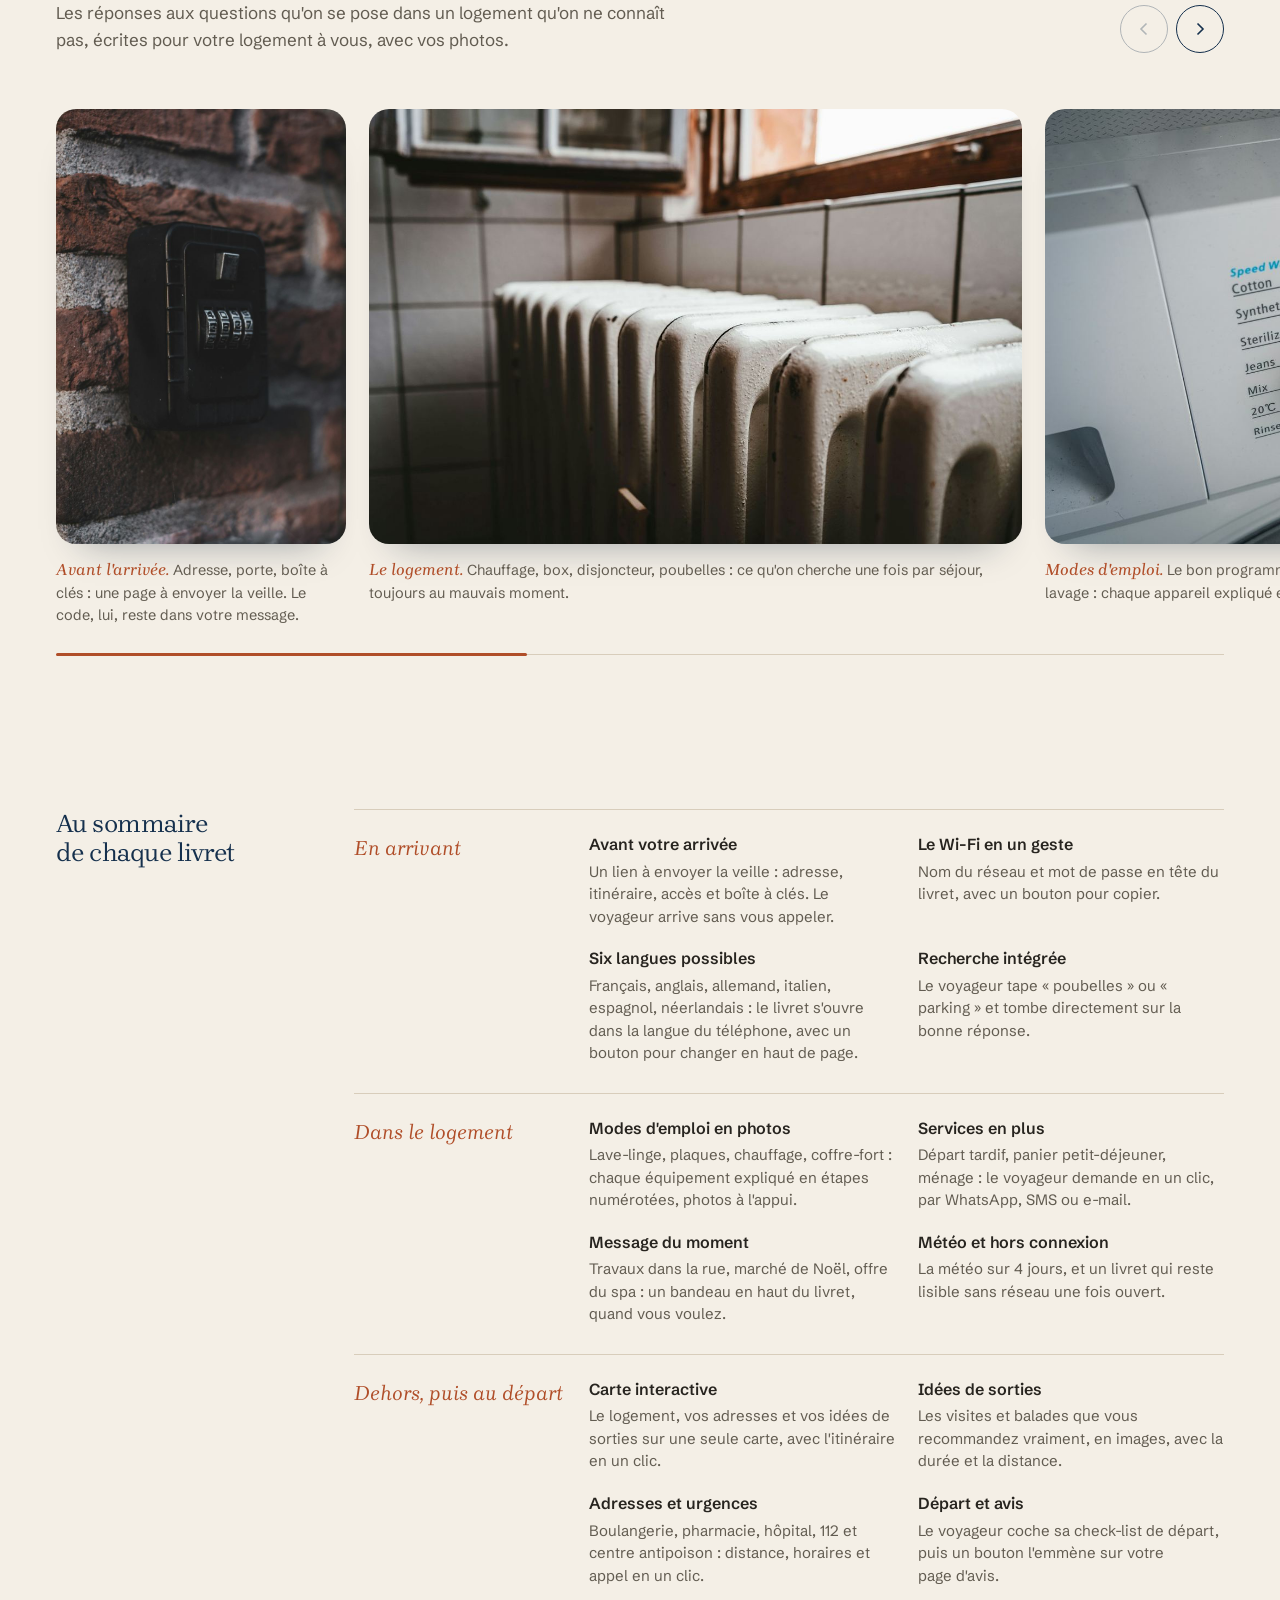
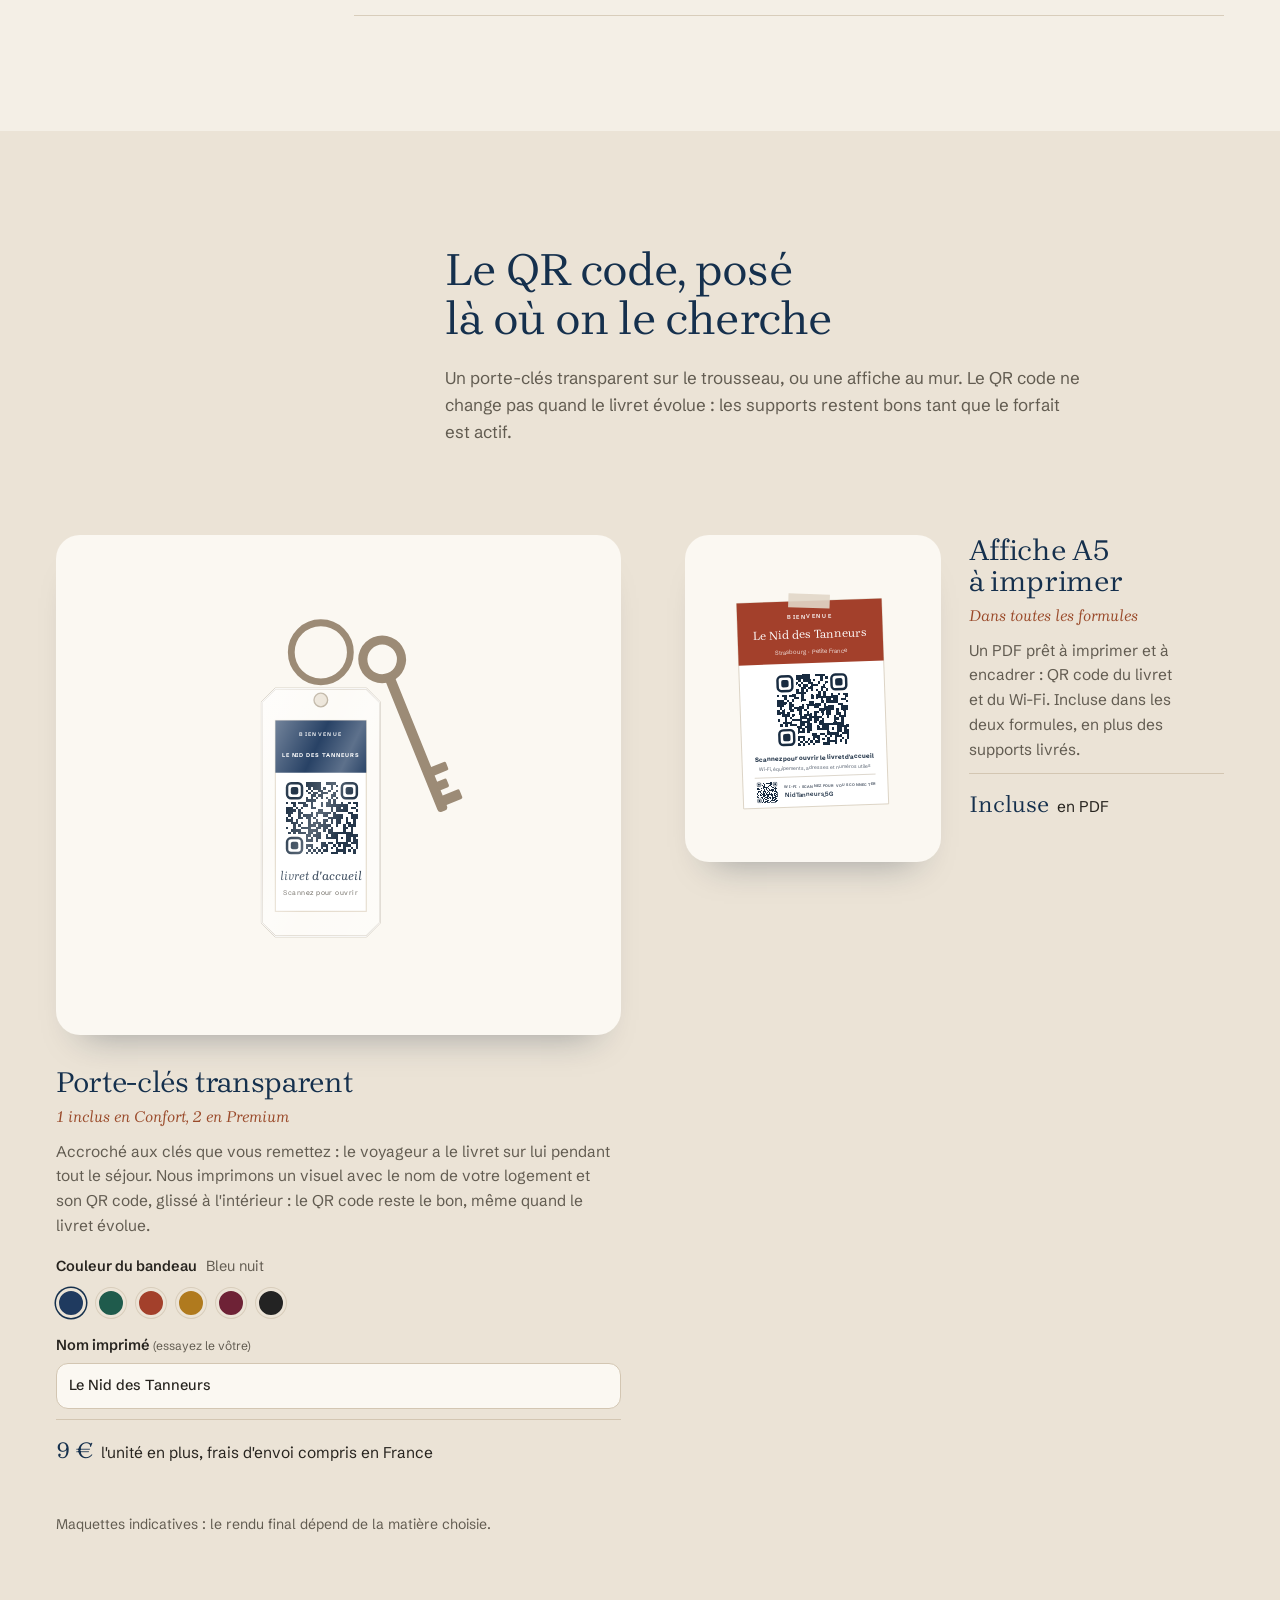
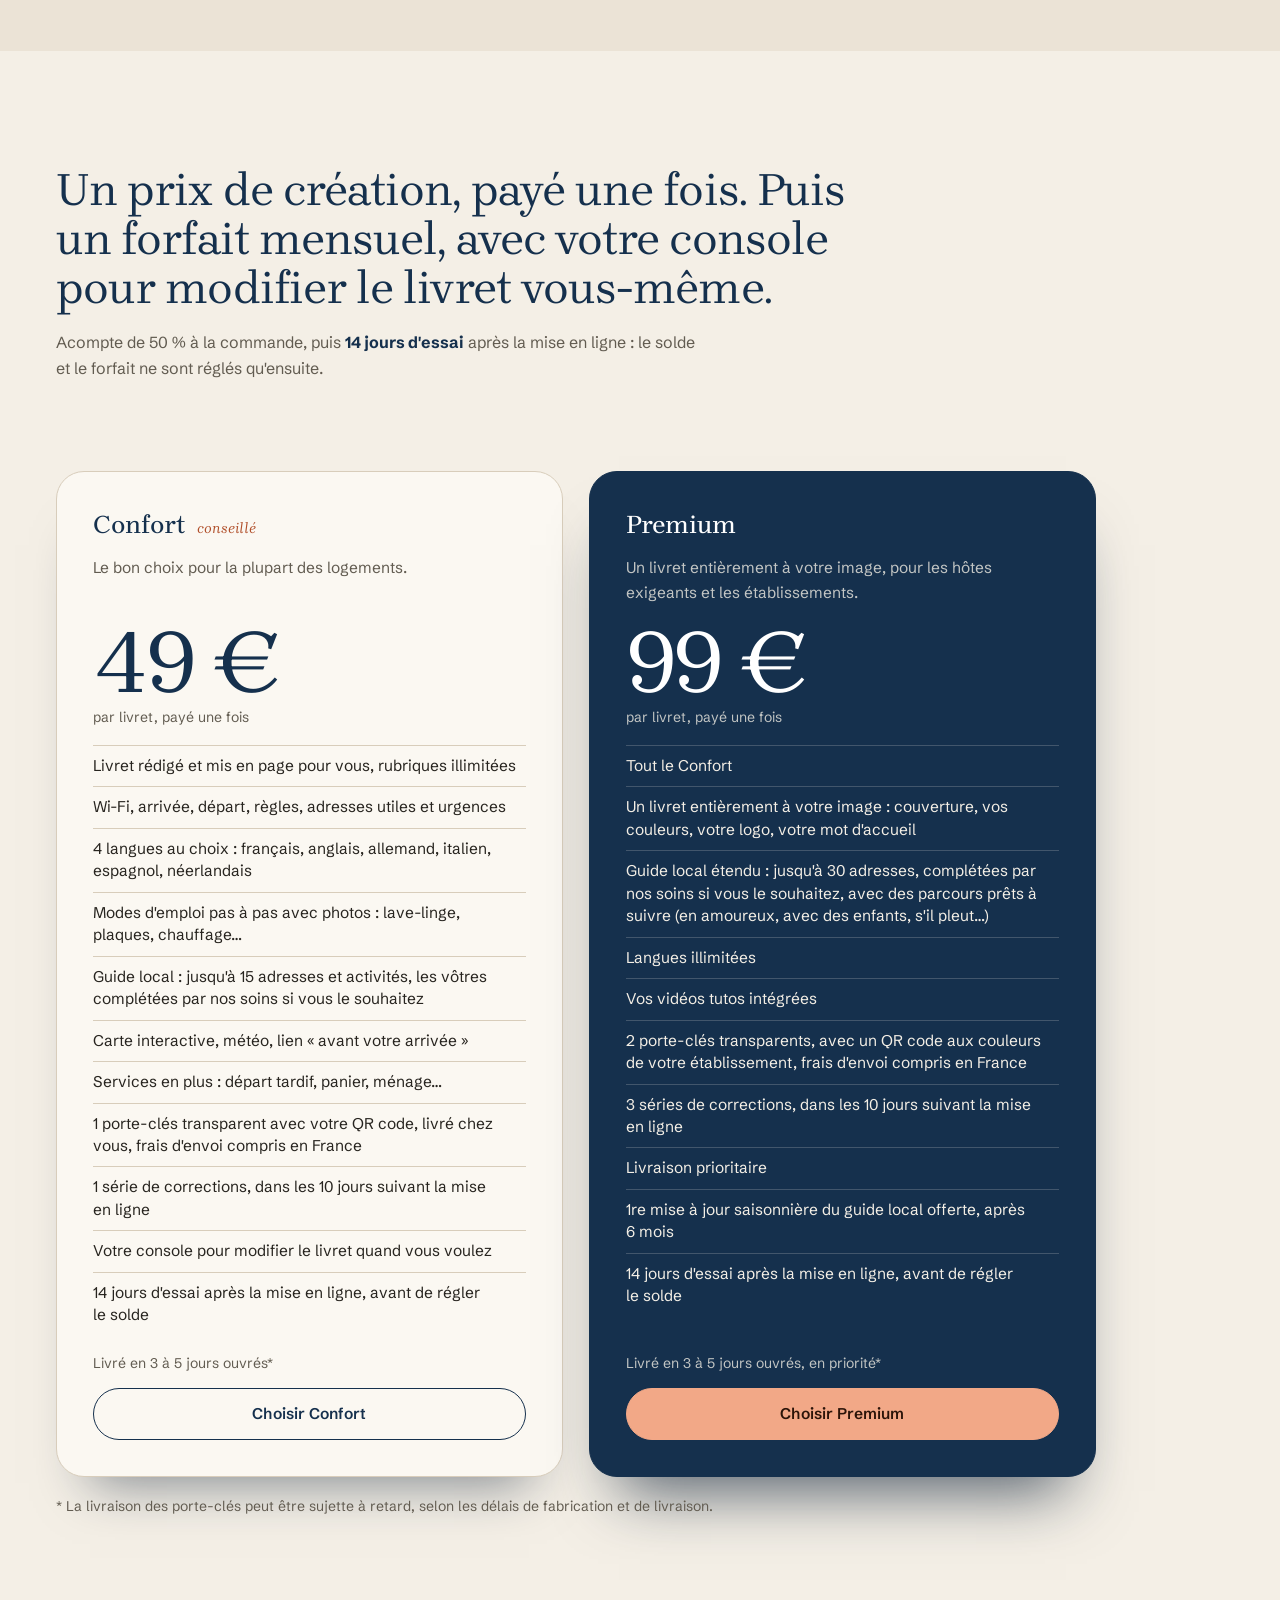
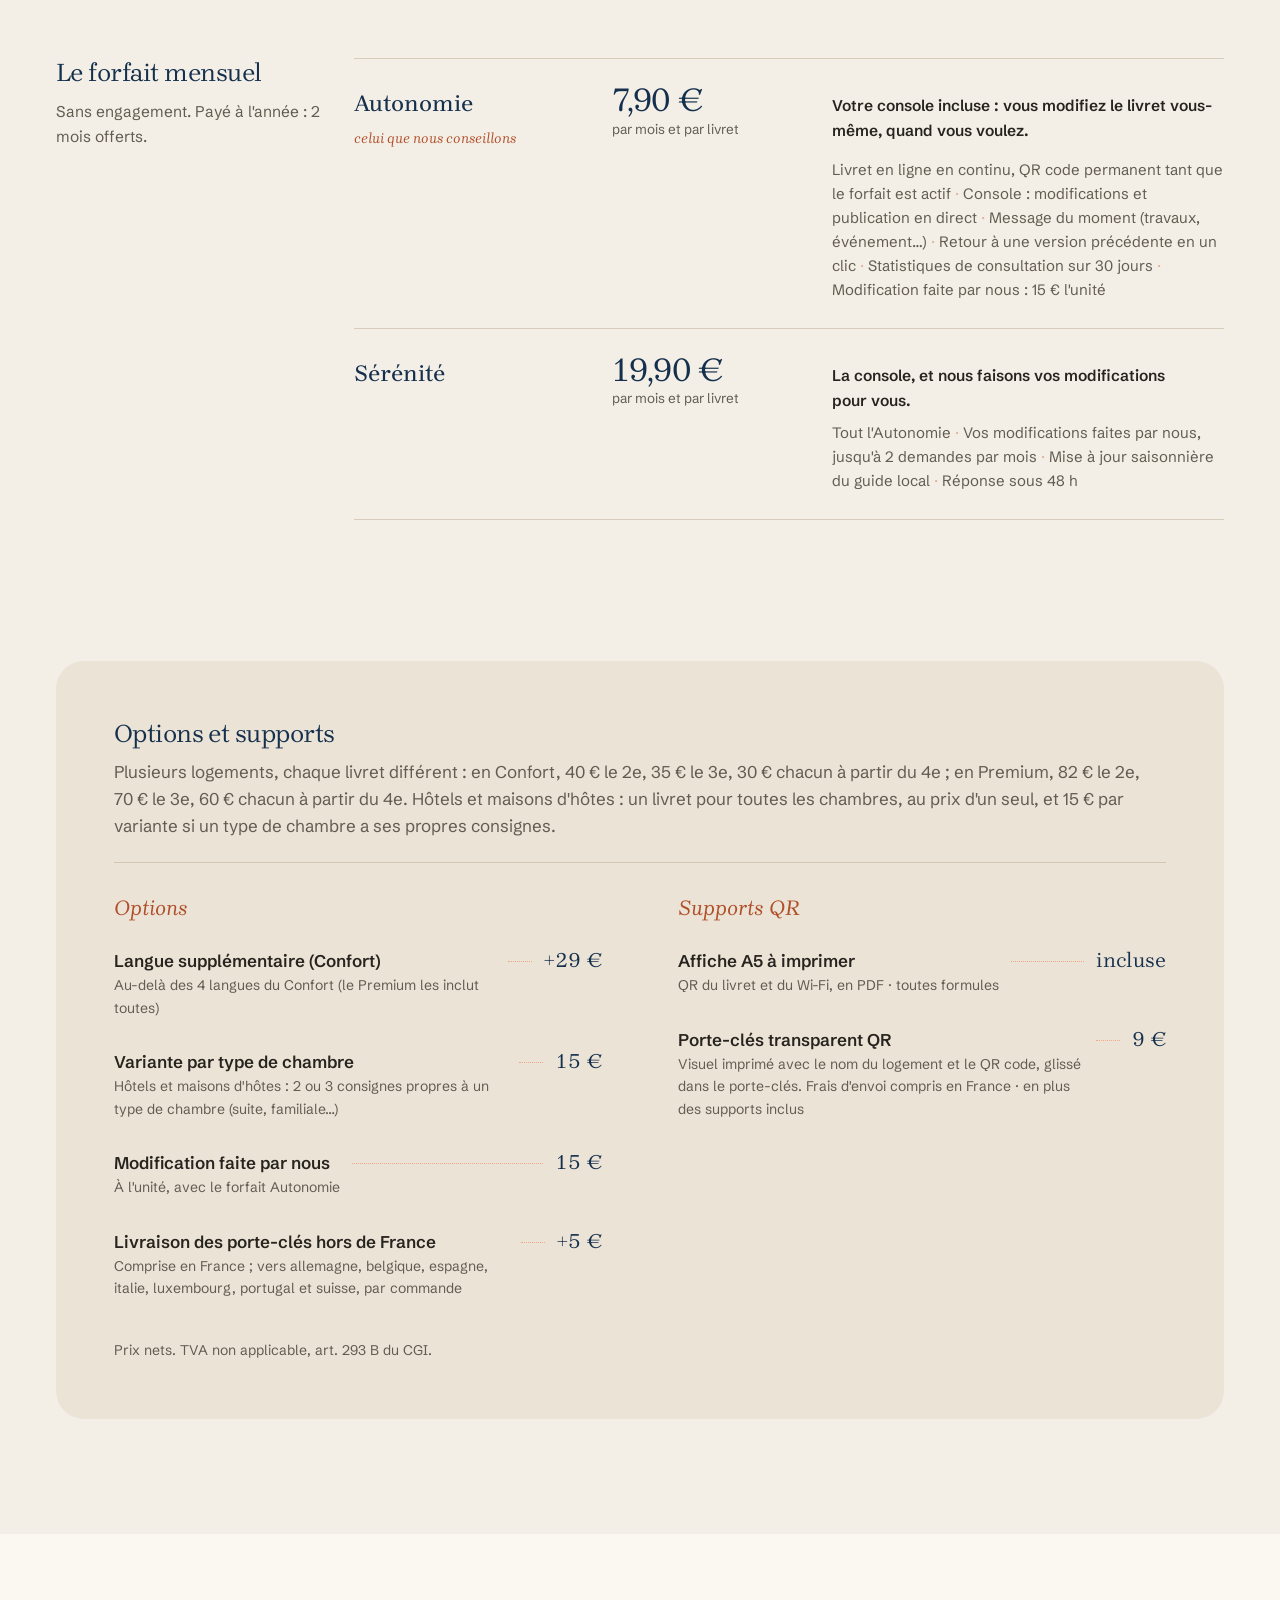
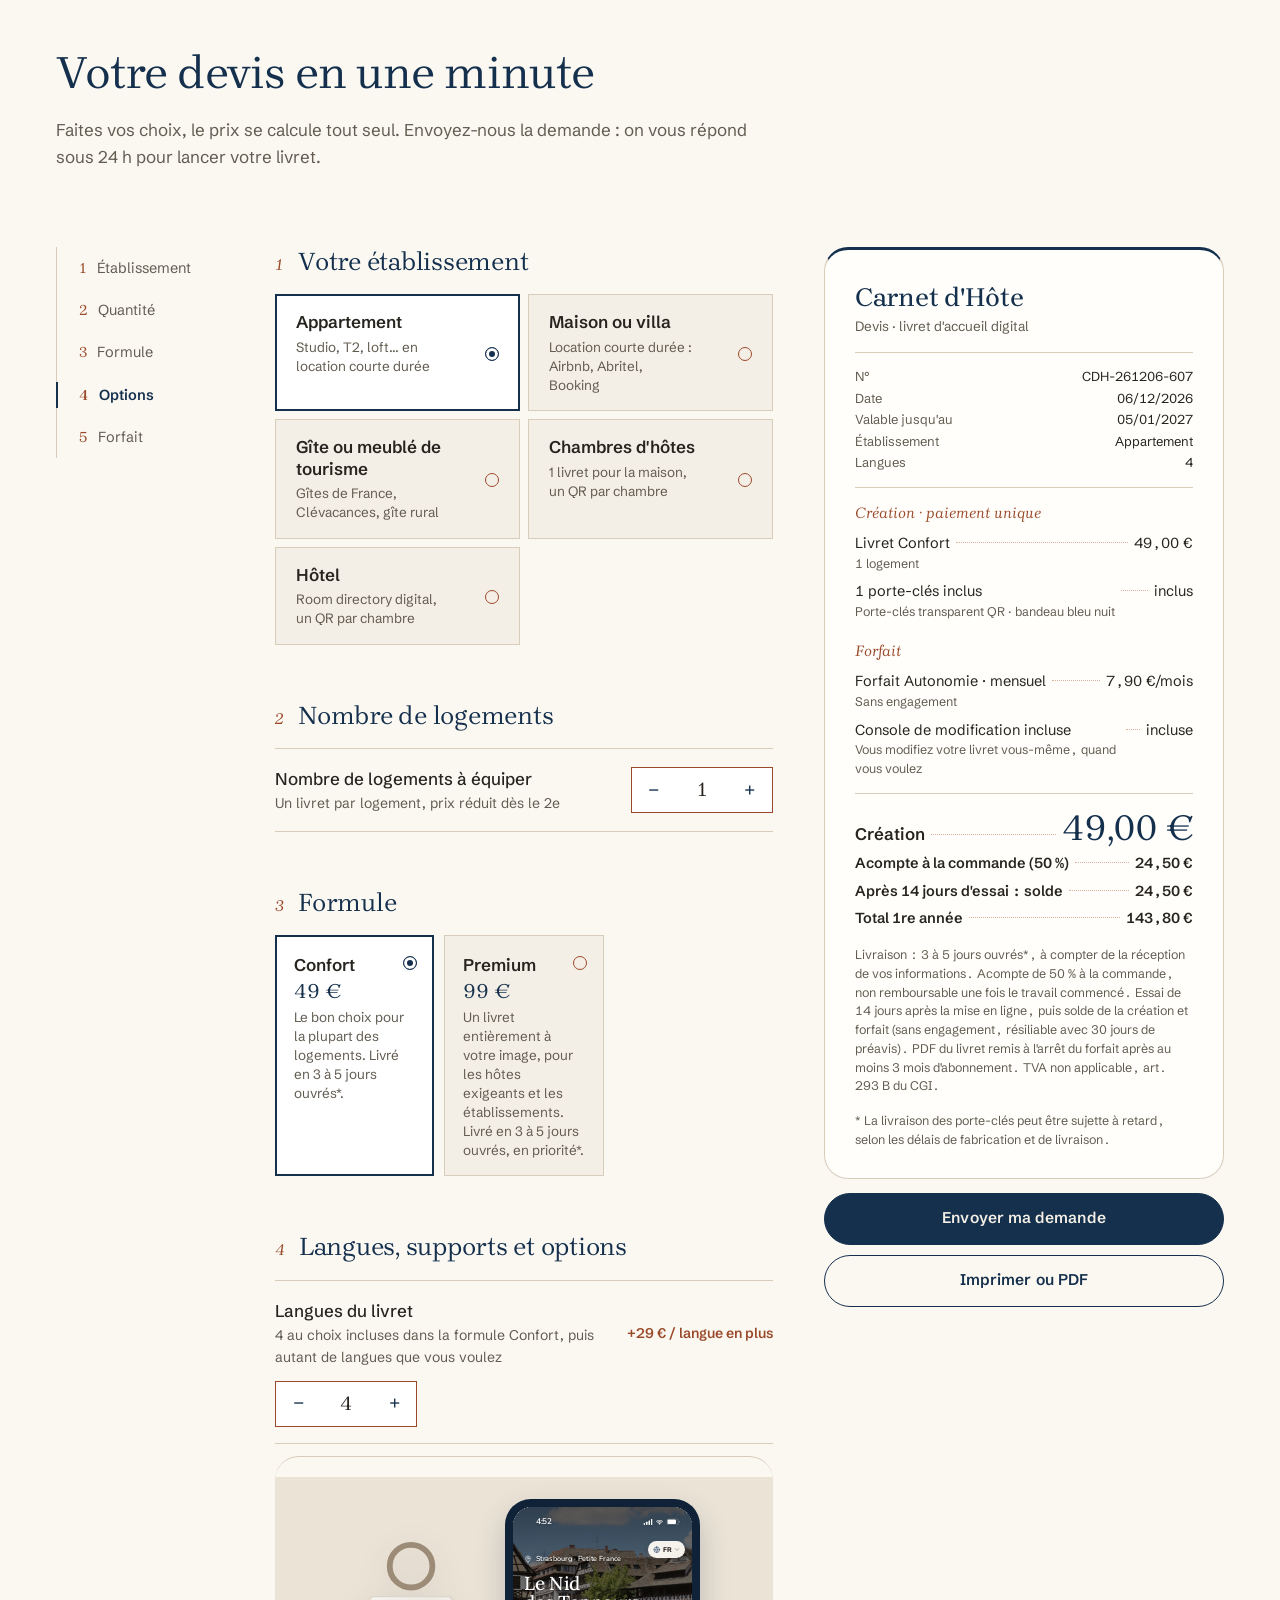
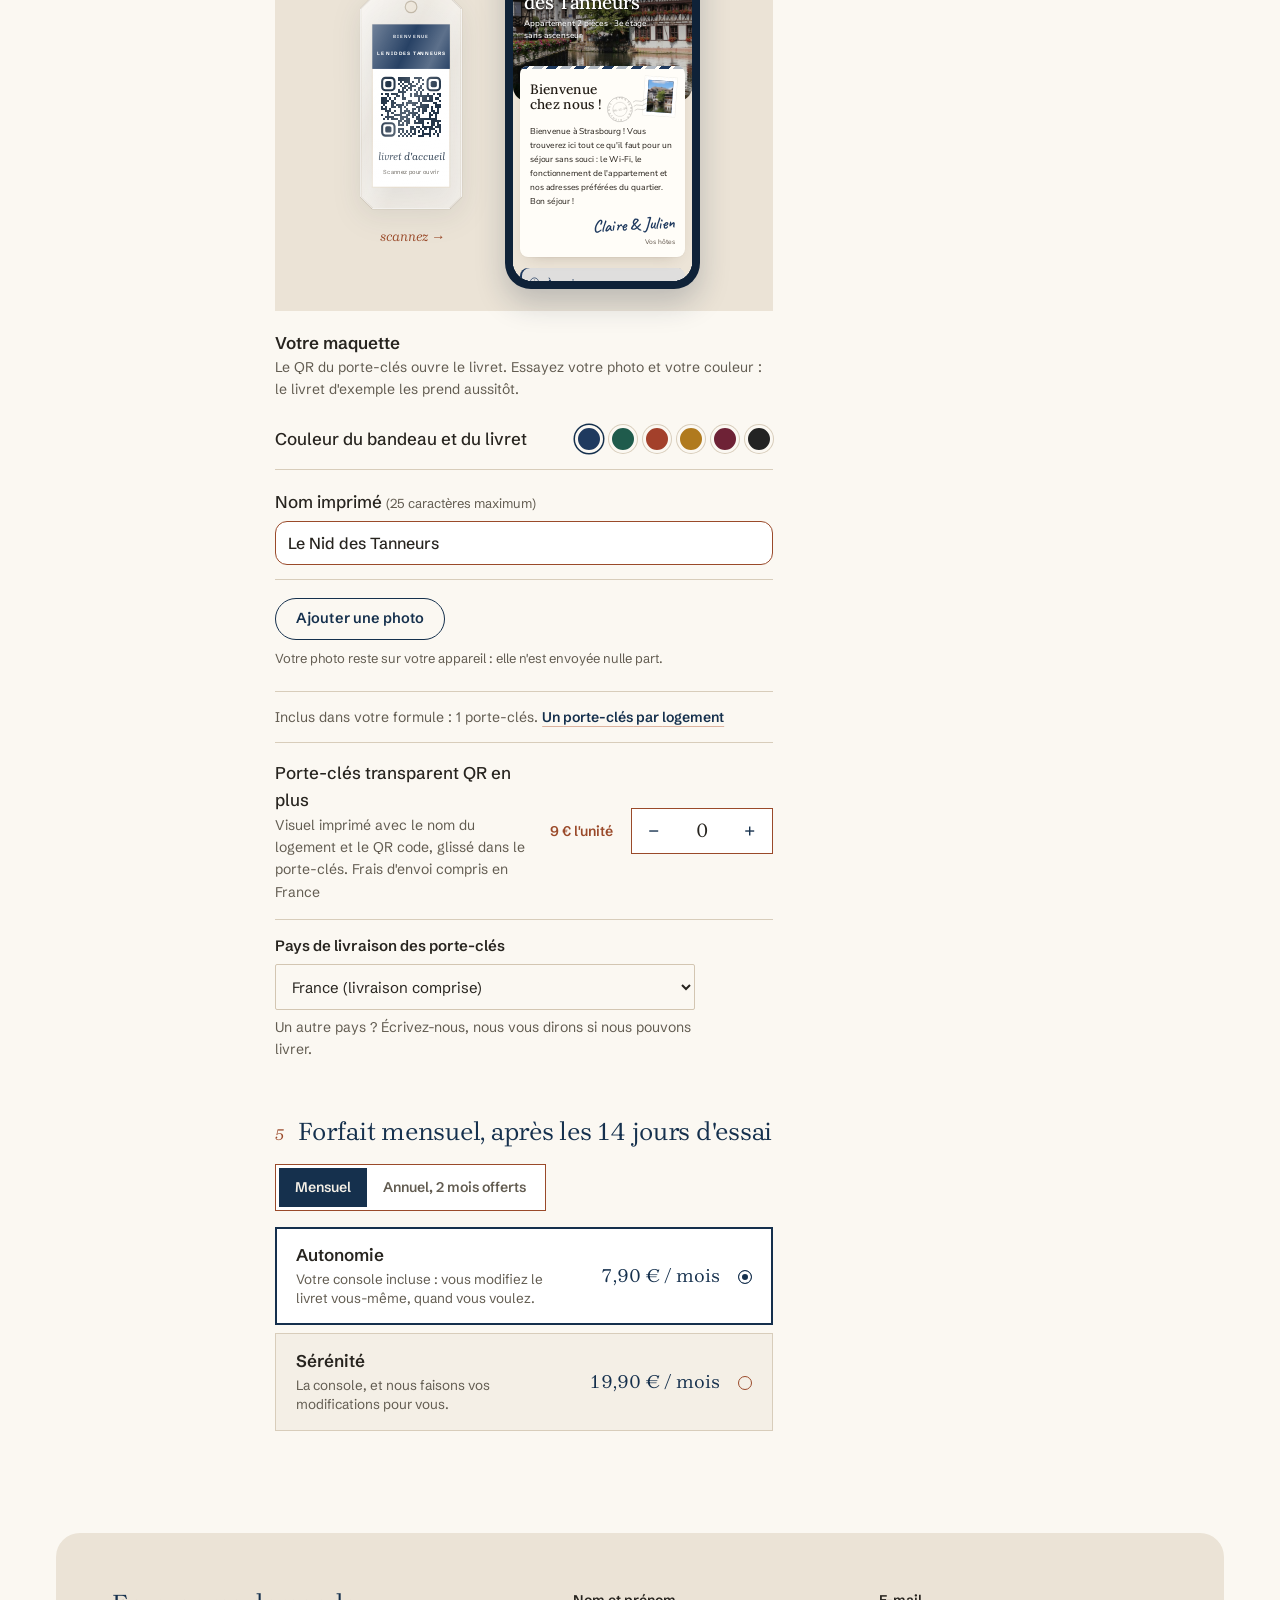
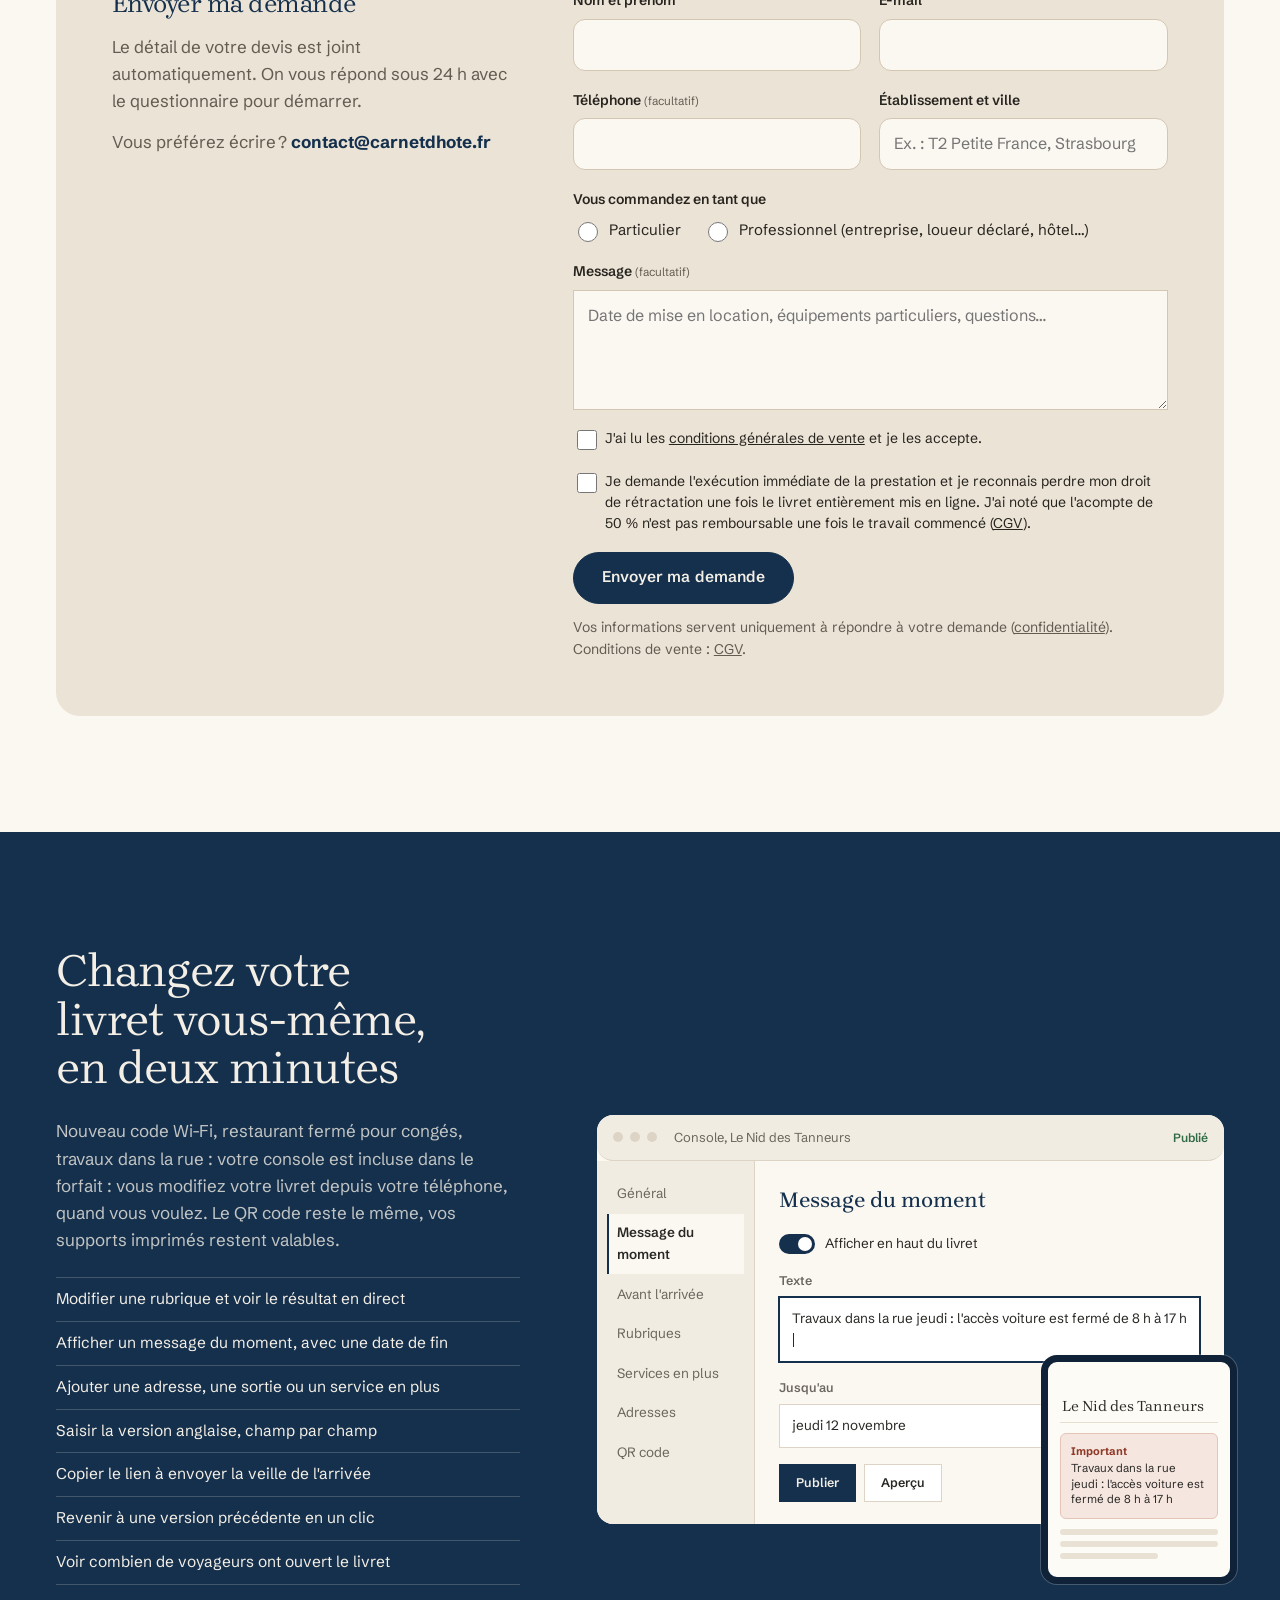
==== commit 96375b9a: "Paiement Stripe : liens d'acompte et de forfaits, portail de résiliation en ligne, CGV et confidenti" ====
--- a/index.html
+++ b/index.html
@@ -531,7 +531,8 @@
         <details><summary>Et si j'arrête le forfait ?</summary><p>Le livret reste en ligne jusqu'à la fin du mois payé, puis le QR code est désactivé. Si vous avez gardé le forfait au moins 3 mois et que la création est entièrement réglée, vous recevez dès l'arrêt une version PDF de votre livret, à imprimer si vous le souhaitez. En dessous de 3 mois, aucun PDF n'est remis.</p></details>
         <details><summary>Collectez-vous des données sur mes voyageurs ?</summary><p>Non. Le livret ne demande ni compte ni formulaire. Seul le nombre de consultations est mesuré, de façon anonyme.</p></details>
         <details><summary>Comment se passe l'essai de 14 jours ?</summary><p>Vous réglez un acompte de 50 % de la création à la commande. Une fois le livret en ligne, vous avez 14 jours pour l'utiliser avec vos voyageurs et la console. Au 15e jour, le solde de la création et le premier mois (ou l'année) de forfait sont réglés. Si vous arrêtez pendant l'essai, le livret est retiré, l'acompte reste acquis (le travail est fait) et aucun PDF n'est remis.</p></details>
-        <details><summary>Comment se passe le paiement ?</summary><p>Par virement ou par carte : 50 % d'acompte à la commande, le solde après les 14 jours d'essai. Le forfait est ensuite réglé chaque mois, ou chaque année avec 2 mois offerts, sans engagement.</p></details>
+        <details><summary>Comment se passe le paiement ?</summary><p>Par carte bancaire (paiement sécurisé par Stripe) ou par virement : 50 % d'acompte à la commande, le solde après les 14 jours d'essai. Le forfait est ensuite réglé chaque mois, ou chaque année avec 2 mois offerts, sans engagement.</p></details>
+        <details><summary>Comment résilier mon abonnement ?</summary><p>Directement en ligne, à tout moment et sans engagement, depuis <a data-portail href="#" target="_blank" rel="noopener">votre espace de gestion d'abonnement</a> : vous y saisissez votre e-mail, vous recevez un lien de connexion, puis vous pouvez résilier, changer de carte bancaire ou télécharger vos factures.</p></details>
       </div>
     </div>
   </section>
@@ -570,14 +571,14 @@
 
 <div class="devis-bar" id="devis-bar"><div><b id="bar-total">49 €</b><small id="bar-sub">puis 7,90 €/mois</small></div><a href="#folio">Voir le détail</a></div>
 
-<script src="assets/js/config.js?v=58"></script>
+<script src="assets/js/config.js?v=59"></script>
 <script src="assets/js/tarifs.js?v=63"></script>
 <script src="assets/js/icons.js?v=52"></script>
 <script src="data/livrets.js"></script>
 <script src="assets/js/store.js?v=52"></script>
 <script src="assets/js/vendor/qrcode.js"></script>
 <script src="assets/js/qr.js?v=52"></script>
-<script src="assets/js/devis.js?v=62"></script>
+<script src="assets/js/devis.js?v=63"></script>
 <script src="assets/js/site.js?v=62"></script>
 <script src="assets/js/vitrine.js?v=2"></script>
 </body>
